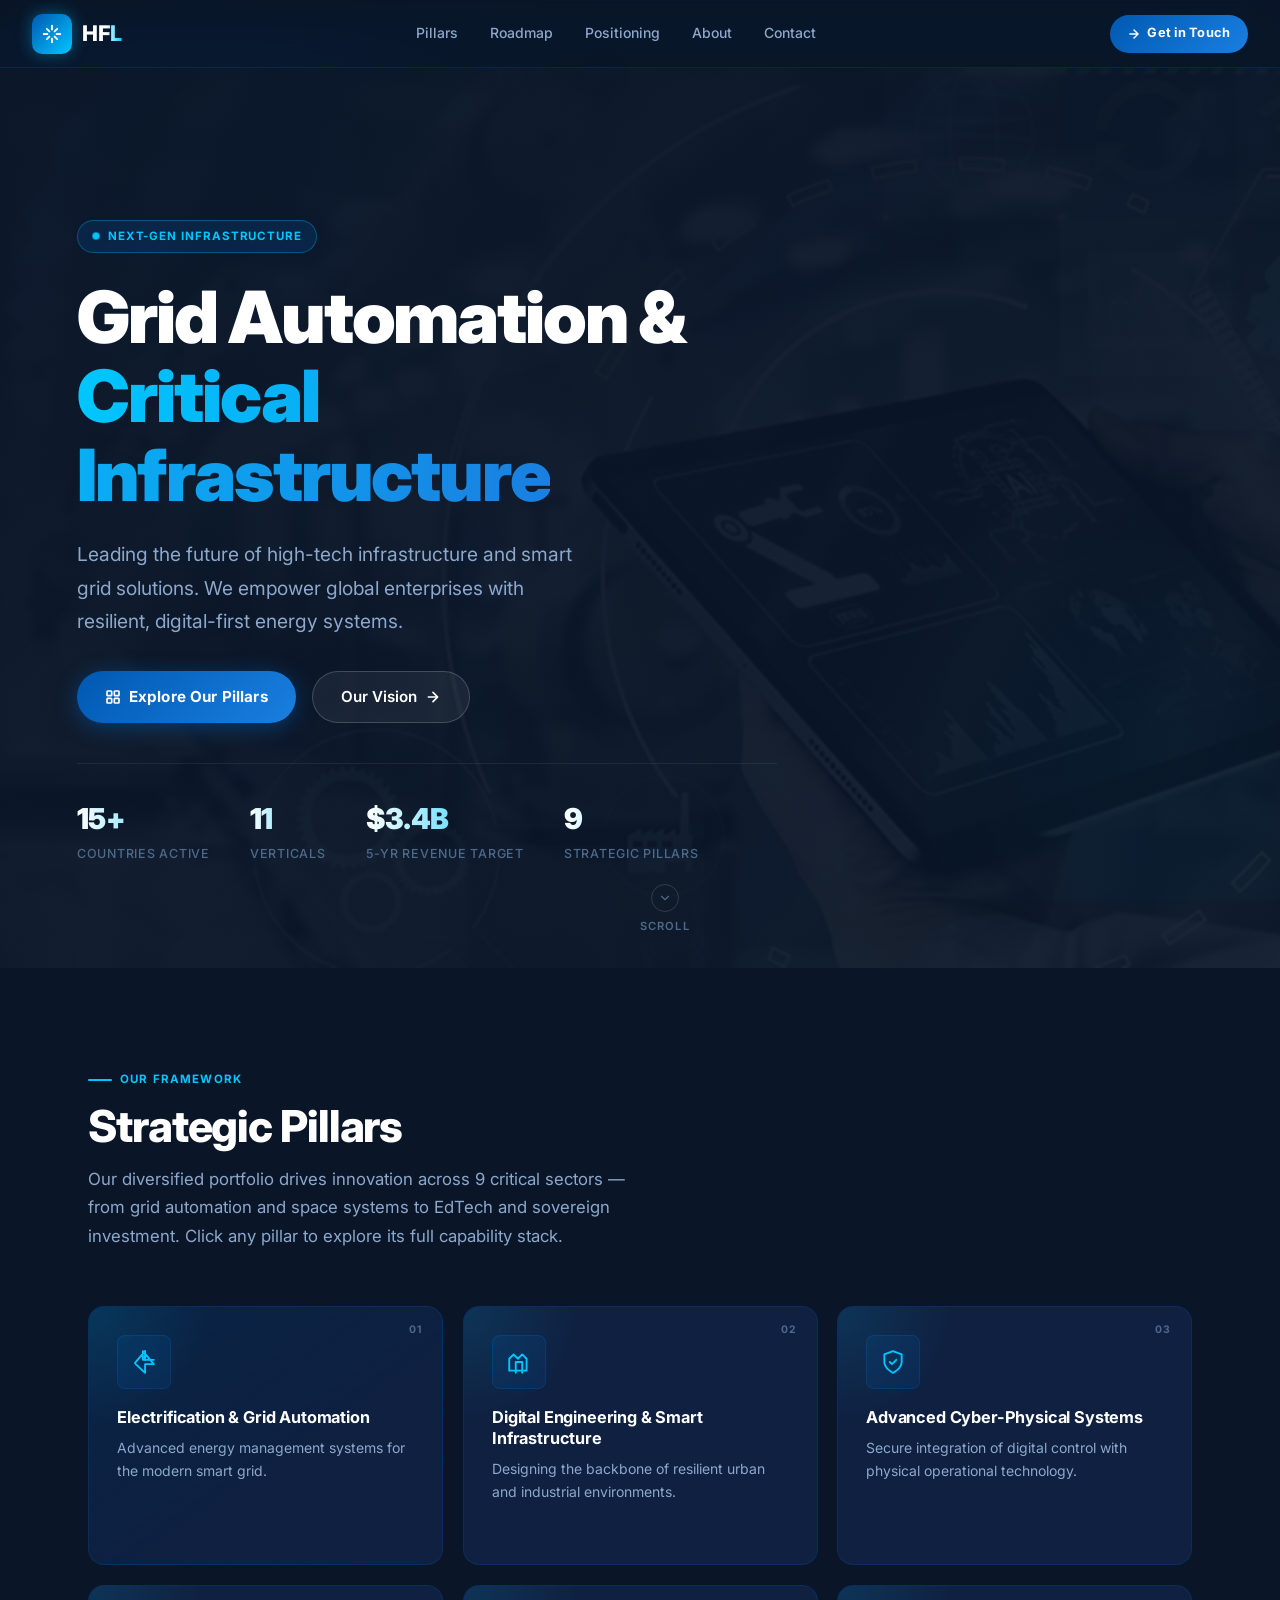
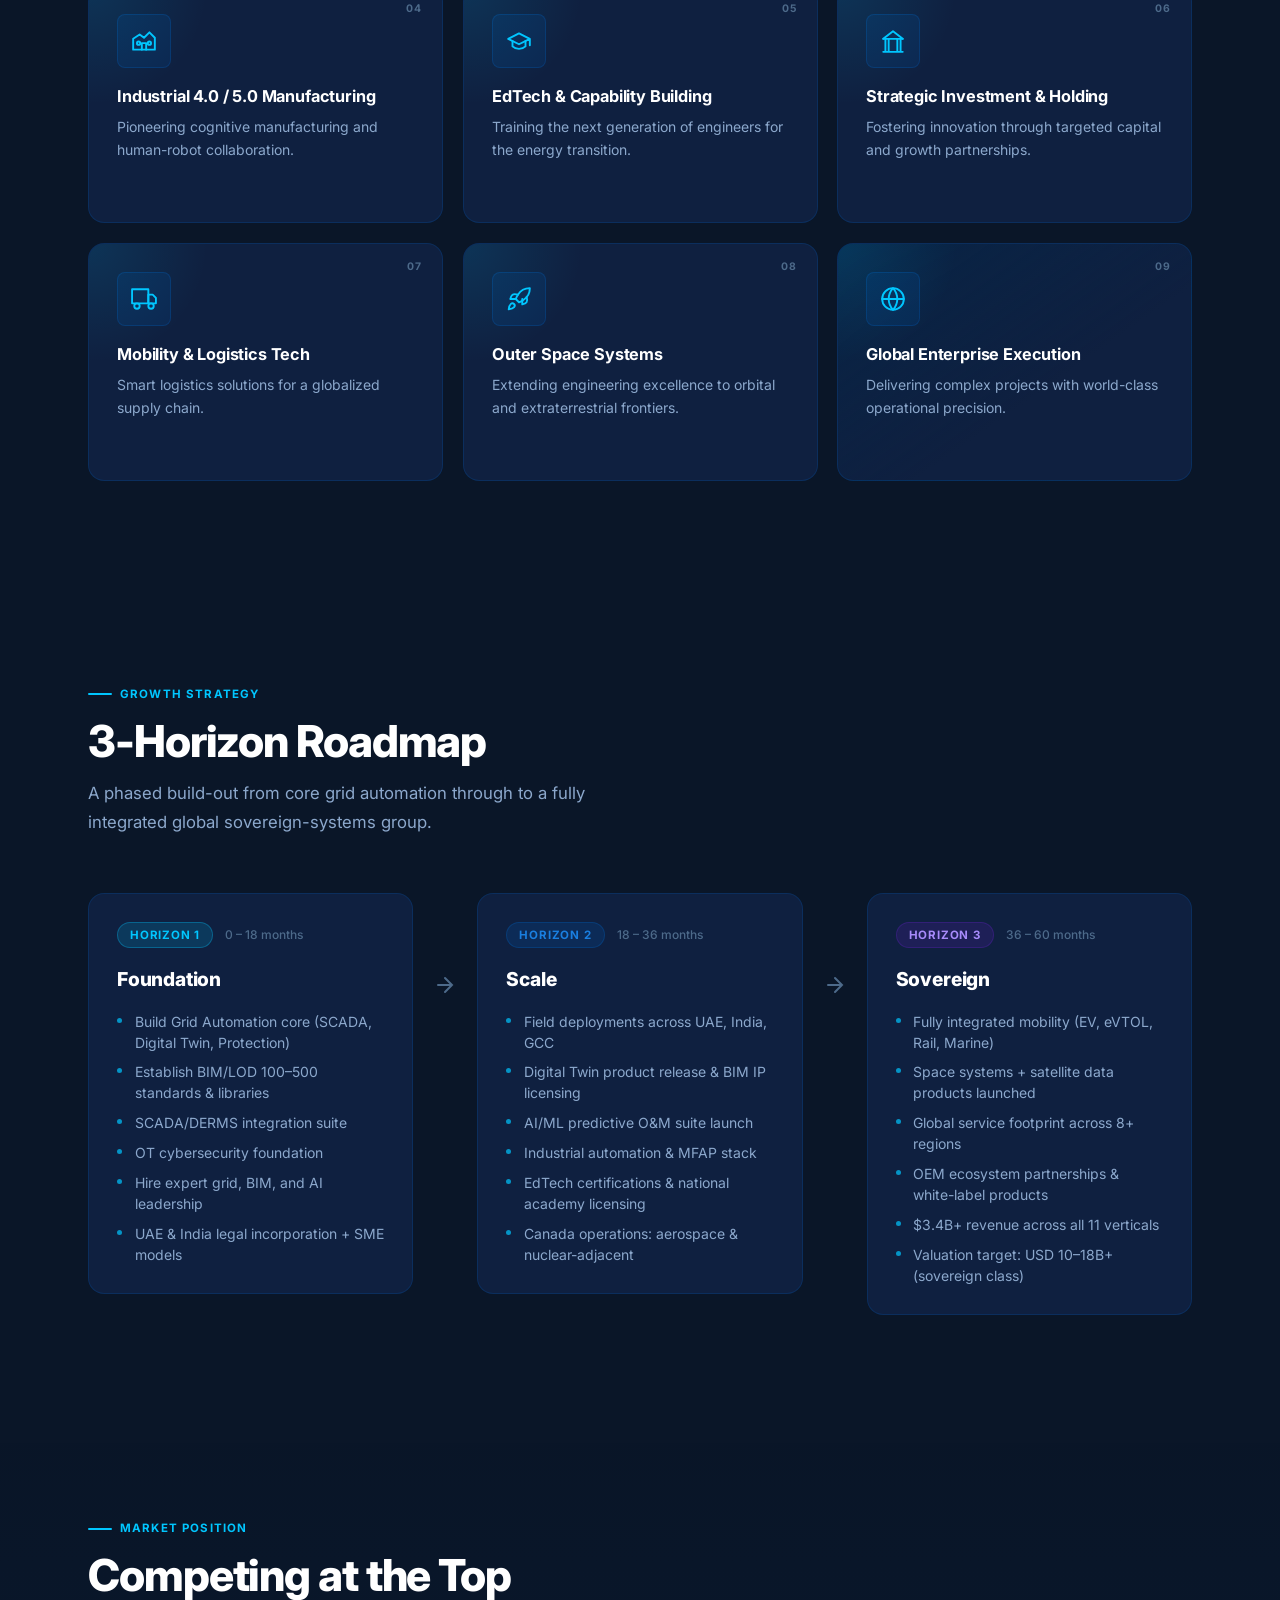
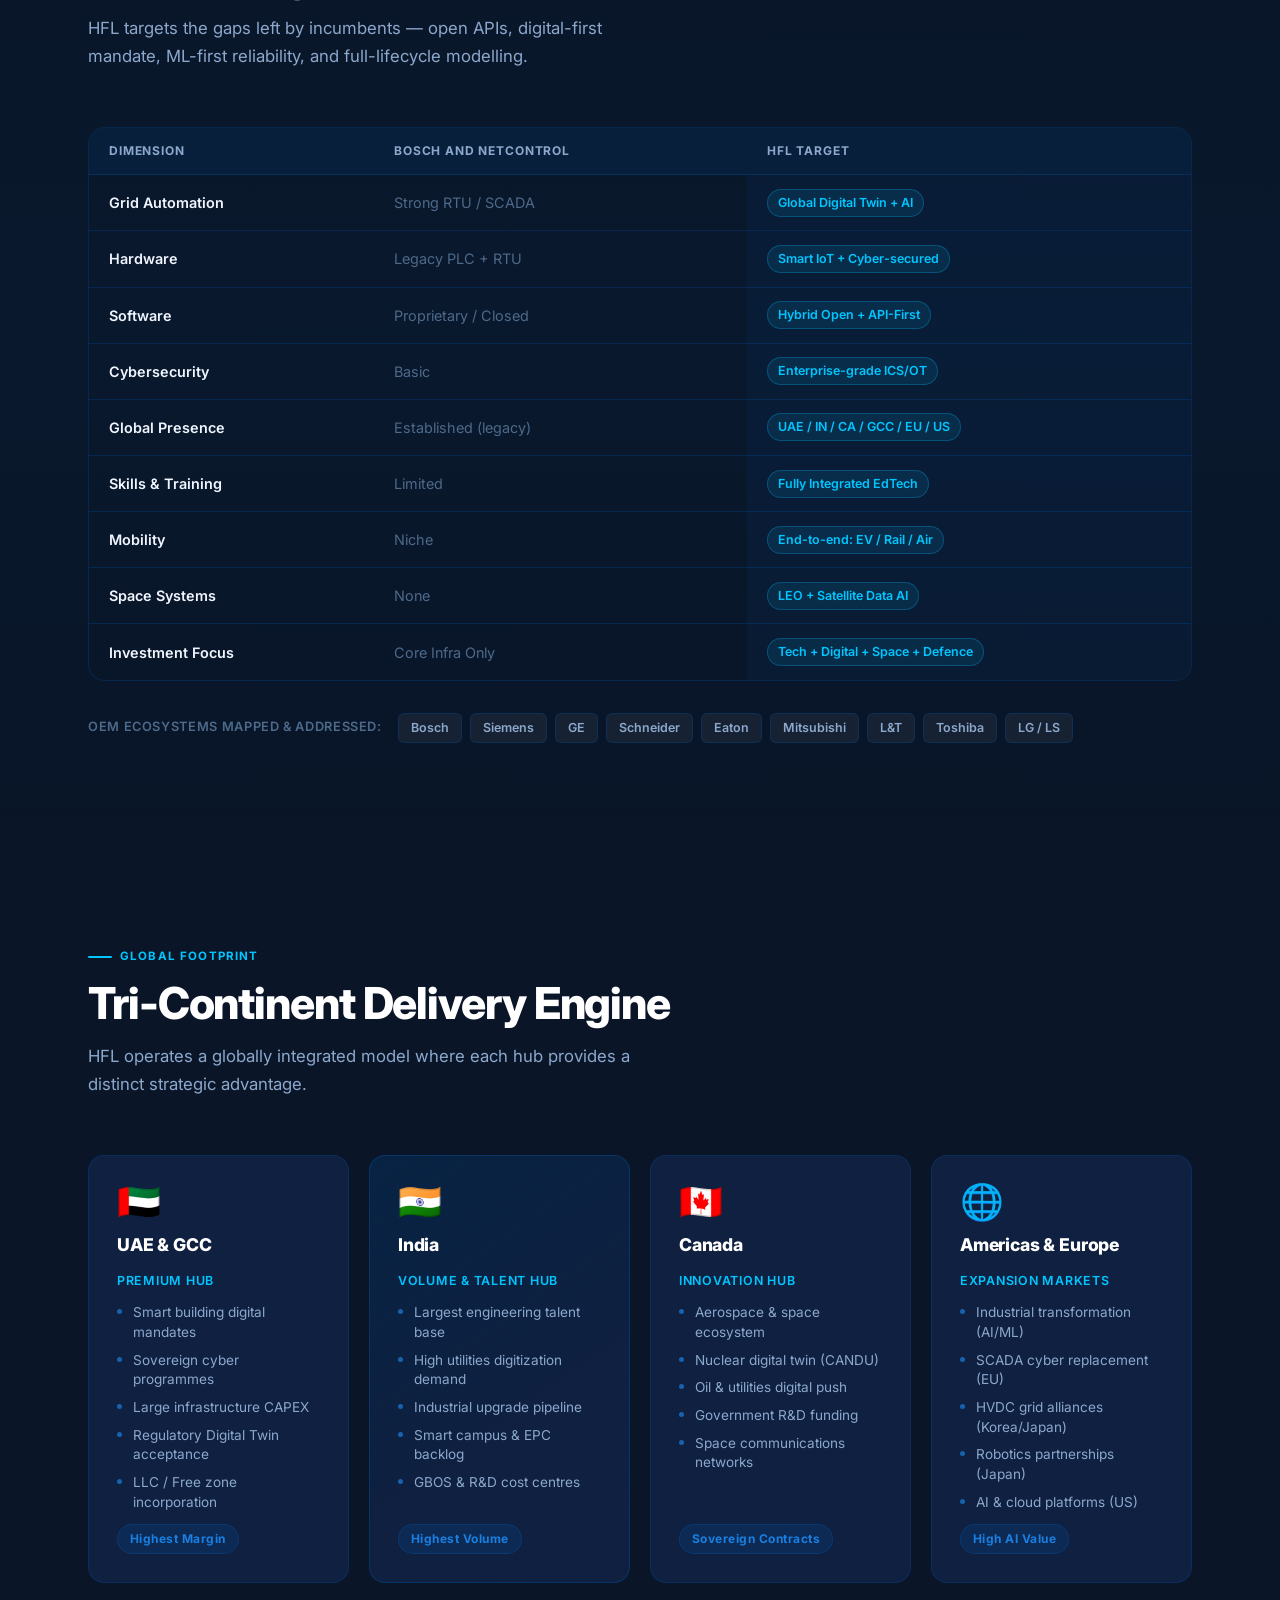
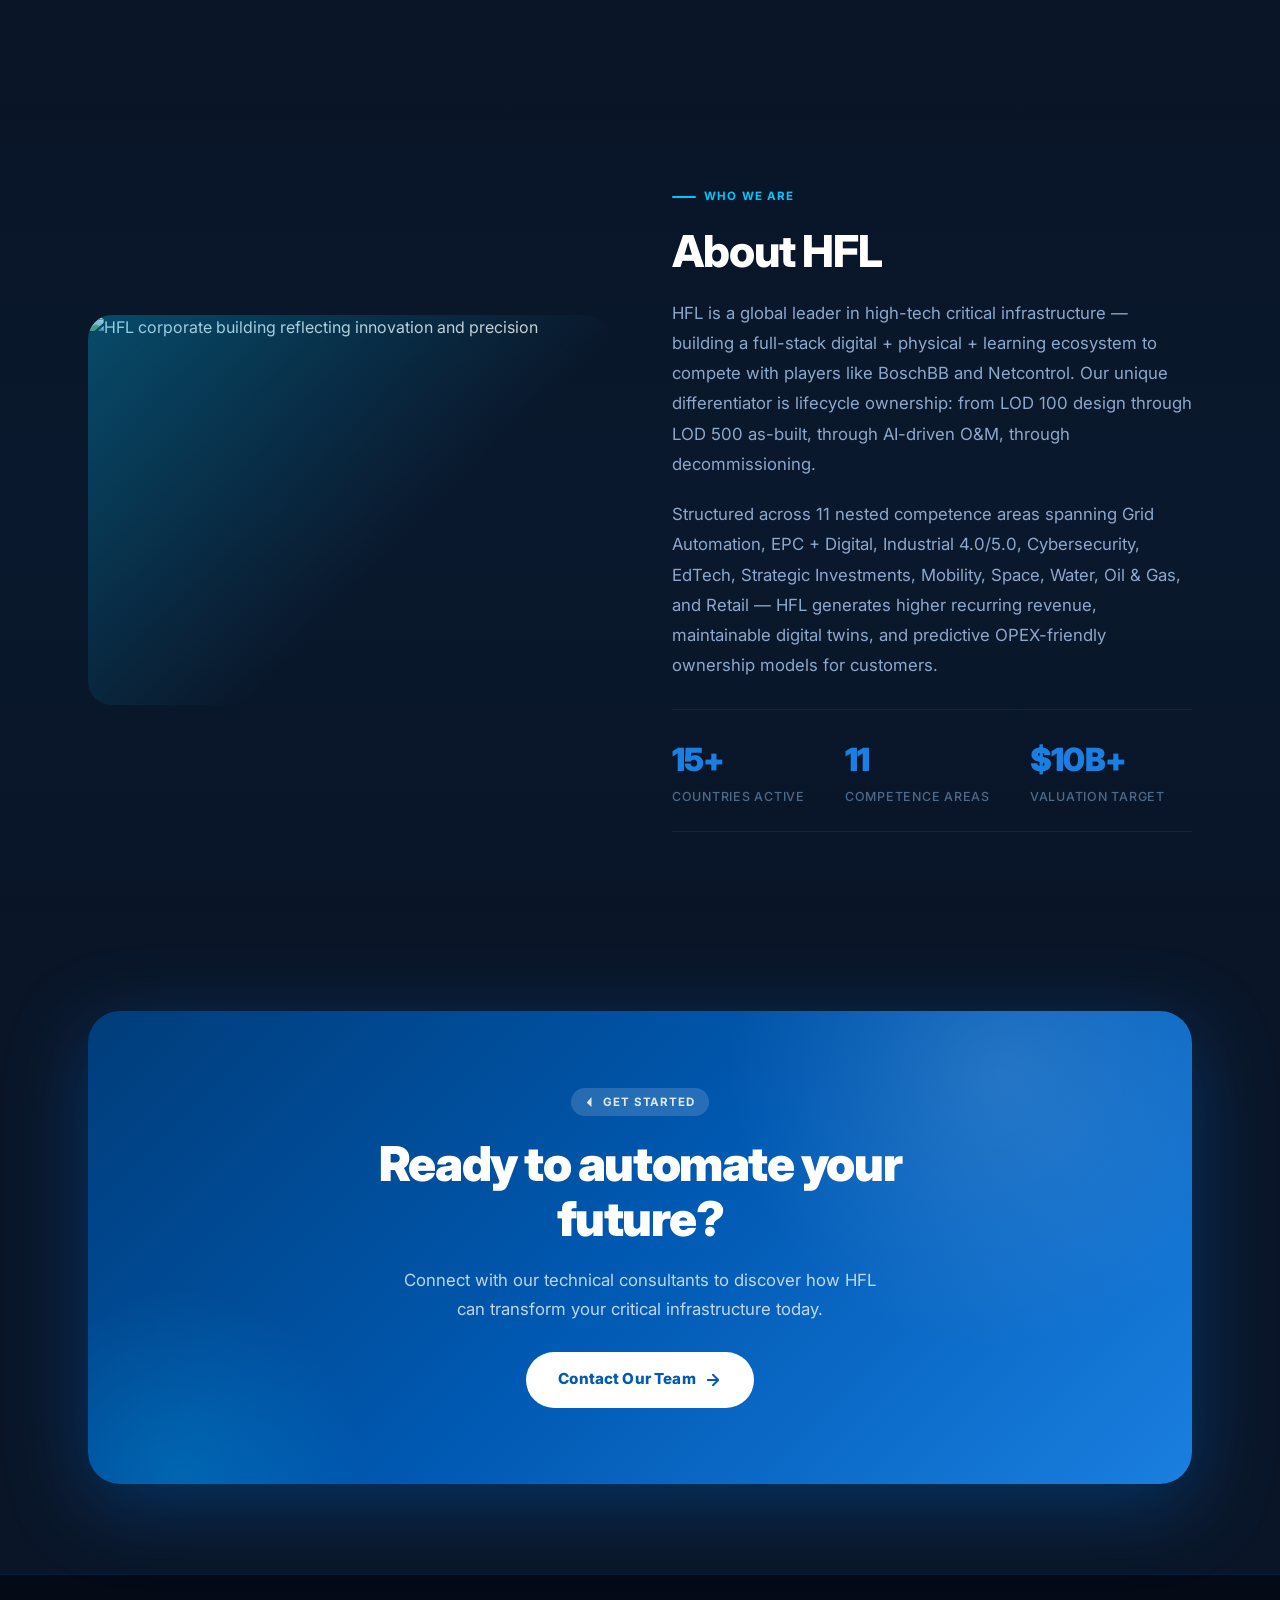
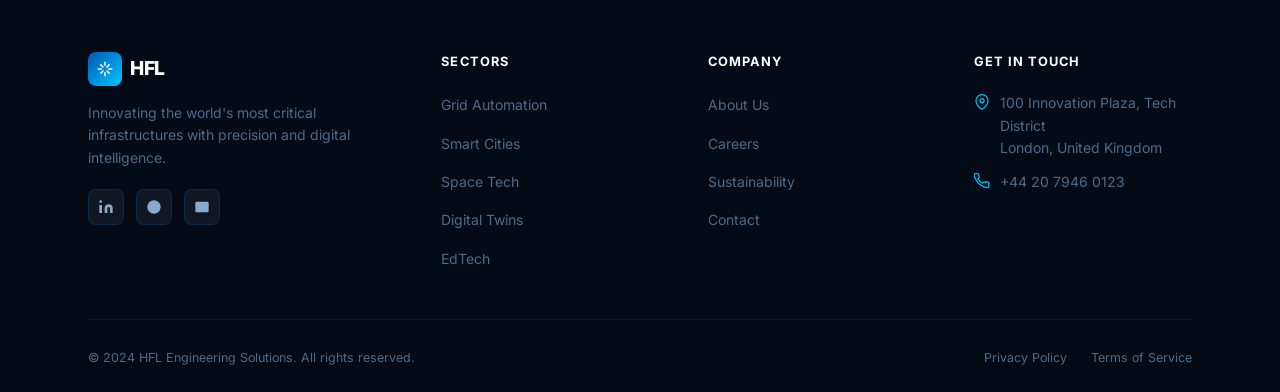
==== index.html @ 5f27fd34 "Update hero image source in index.html" ====
<!DOCTYPE html>
<html lang="en">

<head>
  <meta charset="UTF-8" />
  <meta name="viewport" content="width=device-width, initial-scale=1.0" />
  <title>HFL — Grid Automation & Critical Infrastructure</title>
  <meta name="description"
    content="HFL is a global leader in high-tech critical infrastructure. Discover our 9 strategic pillars driving innovation across critical sectors." />
  <meta name="theme-color" content="#0a1628" />

  <!-- Open Graph -->
  <meta property="og:title" content="HFL — Grid Automation & Critical Infrastructure" />
  <meta property="og:description" content="Leading the future of high-tech infrastructure and smart grid solutions." />
  <meta property="og:type" content="website" />

  <!-- Fonts -->
  <link rel="preconnect" href="https://fonts.googleapis.com" />
  <link rel="preconnect" href="https://fonts.gstatic.com" crossorigin />
  <link href="https://fonts.googleapis.com/css2?family=Inter:wght@300;400;500;600;700;800;900&display=swap"
    rel="stylesheet" />

  <!-- Stylesheet -->
  <link rel="stylesheet" href="styles.css" />
</head>

<body>

  <!-- Ambient background -->
  <div class="bg-mesh" aria-hidden="true"></div>
  <div class="grid-dots" aria-hidden="true"></div>

  <div class="wrapper">

    <!-- ============================================
         NAVBAR
    ============================================= -->
    <header class="navbar" id="navbar">
      <a href="#" class="nav-brand" aria-label="HFL Home">
        <div class="nav-logo" aria-hidden="true">
          <!-- HFL logo mark: circuit / grid tree SVG -->
          <svg viewBox="0 0 24 24" xmlns="http://www.w3.org/2000/svg" aria-hidden="true">
            <path
              d="M12 3v4M12 17v4M3 12h4m10 0h4M6.34 6.34l2.83 2.83M14.83 14.83l2.83 2.83M6.34 17.66l2.83-2.83M14.83 9.17l2.83-2.83"
              stroke="white" stroke-width="2" stroke-linecap="round" fill="none" />
          </svg>
        </div>
        <span class="nav-wordmark">HFL</span>
      </a>

      <nav class="nav-links" aria-label="Main navigation">
        <a href="#pillars">Pillars</a>
        <a href="#roadmap">Roadmap</a>
        <a href="#competitive">Positioning</a>
        <a href="#about">About</a>
        <a href="#contact">Contact</a>
      </nav>

      <div class="nav-actions">
        <a href="#contact" class="btn-nav-cta">
          <svg width="14" height="14" viewBox="0 0 24 24" stroke="currentColor" fill="none" stroke-width="2.5"
            stroke-linecap="round" stroke-linejoin="round" aria-hidden="true">
            <path d="M5 12h14M12 5l7 7-7 7" />
          </svg>
          Get in Touch
        </a>
        <button class="hamburger" id="hamburgerBtn" aria-label="Toggle menu" aria-expanded="false">
          <span></span>
          <span></span>
          <span></span>
        </button>
      </div>
    </header>

    <!-- Mobile slide-down menu -->
    <nav class="mobile-menu" id="mobileMenu" aria-label="Mobile navigation">
      <a href="#pillars" class="mobile-nav-link">Strategic Pillars</a>
      <a href="#roadmap" class="mobile-nav-link">3-Horizon Roadmap</a>
      <a href="#competitive" class="mobile-nav-link">Competitive Positioning</a>
      <a href="#about" class="mobile-nav-link">About HFL</a>
      <a href="#contact" class="mobile-nav-link">Contact</a>
    </nav>

    <main>

      <!-- ============================================
           HERO SECTION
      ============================================= -->
      <section class="hero" id="home" aria-label="Hero">
        <div class="hero-bg">
          <img
            src="./exploreindustry5-banner.png" loading="eager" />
        </div>

        <div class="hero-content">
          <div class="hero-badge animate-in">
            <span class="badge-dot" aria-hidden="true"></span>
            Next-Gen Infrastructure
          </div>

          <h1 class="hero-title animate-in animate-in-delay-1">
            Grid Automation &amp;<br />
            <span class="highlight">Critical Infrastructure</span>
          </h1>

          <p class="hero-desc animate-in animate-in-delay-2">
            Leading the future of high-tech infrastructure and smart grid solutions. We empower global enterprises with
            resilient, digital-first energy systems.
          </p>

          <div class="hero-actions animate-in animate-in-delay-3">
            <a href="#pillars" class="btn-primary">
              <svg width="16" height="16" viewBox="0 0 24 24" stroke="currentColor" fill="none" stroke-width="2.5"
                stroke-linecap="round" stroke-linejoin="round" aria-hidden="true">
                <rect x="3" y="3" width="7" height="7" rx="1" />
                <rect x="14" y="3" width="7" height="7" rx="1" />
                <rect x="3" y="14" width="7" height="7" rx="1" />
                <rect x="14" y="14" width="7" height="7" rx="1" />
              </svg>
              Explore Our Pillars
            </a>
            <a href="#about" class="btn-secondary">
              Our Vision
              <svg width="16" height="16" viewBox="0 0 24 24" stroke="currentColor" fill="none" stroke-width="2.5"
                stroke-linecap="round" stroke-linejoin="round" aria-hidden="true">
                <path d="M5 12h14M12 5l7 7-7 7" />
              </svg>
            </a>
          </div>

          <div class="hero-stats animate-in animate-in-delay-4">
            <div class="stat-item">
              <span class="stat-number" aria-label="15 plus countries active">15+</span>
              <span class="stat-label">Countries Active</span>
            </div>
            <div class="stat-item">
              <span class="stat-number" aria-label="11 verticals">11</span>
              <span class="stat-label">Verticals</span>
            </div>
            <div class="stat-item">
              <span class="stat-number" aria-label="3.4 billion USD 5 year revenue target">$3.4B</span>
              <span class="stat-label">5-yr Revenue Target</span>
            </div>
            <div class="stat-item">
              <span class="stat-number" aria-label="9 strategic pillars">9</span>
              <span class="stat-label">Strategic Pillars</span>
            </div>
          </div>
        </div>

        <!-- Scroll cue -->
        <div class="scroll-cue" aria-hidden="true">
          <div class="scroll-arrow">
            <svg viewBox="0 0 24 24">
              <path d="M6 9l6 6 6-6" />
            </svg>
          </div>
          Scroll
        </div>
      </section>

      <!-- ============================================
           STRATEGIC PILLARS SECTION
      ============================================= -->
      <section class="pillars-section" id="pillars" aria-labelledby="pillars-heading">
        <div class="container">
          <div class="section-header reveal">
            <span class="section-eyebrow">Our Framework</span>
            <h2 class="section-title" id="pillars-heading">Strategic Pillars</h2>
            <p class="section-desc">
              Our diversified portfolio drives innovation across 9 critical sectors — from grid automation and space
              systems to EdTech and sovereign investment. Click any pillar to explore its full capability stack.
            </p>
          </div>

          <!-- 9 Pillar Tiles -->
          <div class="pillars-grid" id="pillarsGrid">

            <!-- Pillar 1 -->
            <button class="pillar-card featured reveal" id="pillar-1" data-pillar="1"
              aria-label="Explore Electrification & Grid Automation">
              <span class="pillar-num">01</span>
              <div class="pillar-icon" aria-hidden="true">
                <!-- Lightning bolt / power -->
                <svg viewBox="0 0 24 24">
                  <path d="M13 2L4.09 12.26a1 1 0 000 1.49L13 22V14h8L11 2v8h2v0z" />
                  <polyline points="13 2 13 10 21 10" />
                </svg>
              </div>
              <div class="pillar-body">
                <h3 class="pillar-title">Electrification &amp; Grid Automation</h3>
                <p class="pillar-desc">Advanced energy management systems for the modern smart grid.</p>
              </div>
              <span class="pillar-arrow" aria-hidden="true">
                Explore
                <svg viewBox="0 0 24 24">
                  <path d="M5 12h14M12 5l7 7-7 7" />
                </svg>
              </span>
            </button>

            <!-- Pillar 2 -->
            <button class="pillar-card reveal" id="pillar-2" data-pillar="2"
              aria-label="Explore Digital Engineering & Smart Infrastructure">
              <span class="pillar-num">02</span>
              <div class="pillar-icon" aria-hidden="true">
                <!-- City / building -->
                <svg viewBox="0 0 24 24">
                  <path d="M3 9l4-4 4 4 4-4 4 4v11H3z" />
                  <path d="M9 22V12h6v10" />
                </svg>
              </div>
              <div class="pillar-body">
                <h3 class="pillar-title">Digital Engineering &amp; Smart Infrastructure</h3>
                <p class="pillar-desc">Designing the backbone of resilient urban and industrial environments.</p>
              </div>
              <span class="pillar-arrow" aria-hidden="true">
                Explore
                <svg viewBox="0 0 24 24">
                  <path d="M5 12h14M12 5l7 7-7 7" />
                </svg>
              </span>
            </button>

            <!-- Pillar 3 -->
            <button class="pillar-card reveal" id="pillar-3" data-pillar="3"
              aria-label="Explore Advanced Cyber-Physical Systems">
              <span class="pillar-num">03</span>
              <div class="pillar-icon" aria-hidden="true">
                <!-- Shield lock -->
                <svg viewBox="0 0 24 24">
                  <path d="M12 22s8-4 8-10V5l-8-3-8 3v7c0 6 8 10 8 10z" />
                  <path d="M9 12l2 2 4-4" />
                </svg>
              </div>
              <div class="pillar-body">
                <h3 class="pillar-title">Advanced Cyber-Physical Systems</h3>
                <p class="pillar-desc">Secure integration of digital control with physical operational technology.</p>
              </div>
              <span class="pillar-arrow" aria-hidden="true">
                Explore
                <svg viewBox="0 0 24 24">
                  <path d="M5 12h14M12 5l7 7-7 7" />
                </svg>
              </span>
            </button>

            <!-- Pillar 4 -->
            <button class="pillar-card reveal" id="pillar-4" data-pillar="4"
              aria-label="Explore Industrial 4.0/5.0 Manufacturing">
              <span class="pillar-num">04</span>
              <div class="pillar-icon" aria-hidden="true">
                <!-- Factory / gears -->
                <svg viewBox="0 0 24 24">
                  <path d="M2 20V10l6-4 4 3 5-5 5 5V20z" />
                  <path d="M10 20v-6h4v6" />
                  <circle cx="7" cy="14" r="1.5" />
                  <circle cx="17" cy="14" r="1.5" />
                </svg>
              </div>
              <div class="pillar-body">
                <h3 class="pillar-title">Industrial 4.0 / 5.0 Manufacturing</h3>
                <p class="pillar-desc">Pioneering cognitive manufacturing and human-robot collaboration.</p>
              </div>
              <span class="pillar-arrow" aria-hidden="true">
                Explore
                <svg viewBox="0 0 24 24">
                  <path d="M5 12h14M12 5l7 7-7 7" />
                </svg>
              </span>
            </button>

            <!-- Pillar 5 -->
            <button class="pillar-card reveal" id="pillar-5" data-pillar="5"
              aria-label="Explore EdTech & Capability Building">
              <span class="pillar-num">05</span>
              <div class="pillar-icon" aria-hidden="true">
                <!-- Graduation cap -->
                <svg viewBox="0 0 24 24">
                  <path d="M22 10v6M2 10l10-5 10 5-10 5z" />
                  <path d="M6 12v5c3 3 9 3 12 0v-5" />
                </svg>
              </div>
              <div class="pillar-body">
                <h3 class="pillar-title">EdTech &amp; Capability Building</h3>
                <p class="pillar-desc">Training the next generation of engineers for the energy transition.</p>
              </div>
              <span class="pillar-arrow" aria-hidden="true">
                Explore
                <svg viewBox="0 0 24 24">
                  <path d="M5 12h14M12 5l7 7-7 7" />
                </svg>
              </span>
            </button>

            <!-- Pillar 6 -->
            <button class="pillar-card reveal" id="pillar-6" data-pillar="6"
              aria-label="Explore Strategic Investment & Holding">
              <span class="pillar-num">06</span>
              <div class="pillar-icon" aria-hidden="true">
                <!-- Bank / investment -->
                <svg viewBox="0 0 24 24">
                  <path d="M3 22h18M3 10h18M5 10V22M19 10v12M8 10V22M16 10v12" />
                  <path d="M3 10l9-7 9 7" />
                </svg>
              </div>
              <div class="pillar-body">
                <h3 class="pillar-title">Strategic Investment &amp; Holding</h3>
                <p class="pillar-desc">Fostering innovation through targeted capital and growth partnerships.</p>
              </div>
              <span class="pillar-arrow" aria-hidden="true">
                Explore
                <svg viewBox="0 0 24 24">
                  <path d="M5 12h14M12 5l7 7-7 7" />
                </svg>
              </span>
            </button>

            <!-- Pillar 7 -->
            <button class="pillar-card reveal" id="pillar-7" data-pillar="7"
              aria-label="Explore Mobility & Logistics Tech">
              <span class="pillar-num">07</span>
              <div class="pillar-icon" aria-hidden="true">
                <!-- Truck / logistics -->
                <svg viewBox="0 0 24 24">
                  <path d="M1 3h15v13H1z" />
                  <path d="M16 8h4l3 3v5h-7V8z" />
                  <circle cx="5.5" cy="18.5" r="2.5" />
                  <circle cx="18.5" cy="18.5" r="2.5" />
                </svg>
              </div>
              <div class="pillar-body">
                <h3 class="pillar-title">Mobility &amp; Logistics Tech</h3>
                <p class="pillar-desc">Smart logistics solutions for a globalized supply chain.</p>
              </div>
              <span class="pillar-arrow" aria-hidden="true">
                Explore
                <svg viewBox="0 0 24 24">
                  <path d="M5 12h14M12 5l7 7-7 7" />
                </svg>
              </span>
            </button>

            <!-- Pillar 8 -->
            <button class="pillar-card reveal" id="pillar-8" data-pillar="8" aria-label="Explore Outer Space Systems">
              <span class="pillar-num">08</span>
              <div class="pillar-icon" aria-hidden="true">
                <!-- Rocket -->
                <svg viewBox="0 0 24 24">
                  <path d="M4.5 16.5c-1.5 1.26-2 5-2 5s3.74-.5 5-2c.71-.84.7-2.13-.09-2.91a2.18 2.18 0 00-2.91-.09z" />
                  <path
                    d="M12 15l-3-3a22 22 0 012-3.95A12.88 12.88 0 0122 2c0 2.72-.78 7.5-6 11a22.35 22.35 0 01-4 2z" />
                  <path d="M9 12H4s.55-3.03 2-4c1.62-1.08 5 0 5 0M15 12v5s3.03-.55 4-2c1.08-1.62 0-5 0-5" />
                </svg>
              </div>
              <div class="pillar-body">
                <h3 class="pillar-title">Outer Space Systems</h3>
                <p class="pillar-desc">Extending engineering excellence to orbital and extraterrestrial frontiers.</p>
              </div>
              <span class="pillar-arrow" aria-hidden="true">
                Explore
                <svg viewBox="0 0 24 24">
                  <path d="M5 12h14M12 5l7 7-7 7" />
                </svg>
              </span>
            </button>

            <!-- Pillar 9 -->
            <button class="pillar-card featured reveal" id="pillar-9" data-pillar="9"
              aria-label="Explore Global Enterprise Execution">
              <span class="pillar-num">09</span>
              <div class="pillar-icon" aria-hidden="true">
                <!-- Globe -->
                <svg viewBox="0 0 24 24">
                  <circle cx="12" cy="12" r="10" />
                  <line x1="2" y1="12" x2="22" y2="12" />
                  <path d="M12 2a15.3 15.3 0 014 10 15.3 15.3 0 01-4 10 15.3 15.3 0 01-4-10 15.3 15.3 0 014-10z" />
                </svg>
              </div>
              <div class="pillar-body">
                <h3 class="pillar-title">Global Enterprise Execution</h3>
                <p class="pillar-desc">Delivering complex projects with world-class operational precision.</p>
              </div>
              <span class="pillar-arrow" aria-hidden="true">
                Explore
                <svg viewBox="0 0 24 24">
                  <path d="M5 12h14M12 5l7 7-7 7" />
                </svg>
              </span>
            </button>

          </div><!-- /pillars-grid -->
        </div>
      </section>

      <!-- ============================================
           3 HORIZONS ROADMAP
      ============================================= -->
      <section class="roadmap-section" id="roadmap" aria-labelledby="roadmap-heading">
        <div class="container">
          <div class="section-header reveal">
            <span class="section-eyebrow">Growth Strategy</span>
            <h2 class="section-title" id="roadmap-heading">3-Horizon Roadmap</h2>
            <p class="section-desc">A phased build-out from core grid automation through to a fully integrated global
              sovereign-systems group.</p>
          </div>

          <div class="roadmap-track">
            <div class="horizon-card reveal">
              <div class="horizon-label">
                <span class="horizon-badge h1">Horizon 1</span>
                <span class="horizon-timeline">0 – 18 months</span>
              </div>
              <h3 class="horizon-title">Foundation</h3>
              <ul class="horizon-list">
                <li>Build Grid Automation core (SCADA, Digital Twin, Protection)</li>
                <li>Establish BIM/LOD 100–500 standards &amp; libraries</li>
                <li>SCADA/DERMS integration suite</li>
                <li>OT cybersecurity foundation</li>
                <li>Hire expert grid, BIM, and AI leadership</li>
                <li>UAE &amp; India legal incorporation + SME models</li>
              </ul>
            </div>

            <div class="roadmap-connector" aria-hidden="true">
              <svg viewBox="0 0 24 24" fill="none" stroke="currentColor" stroke-width="2" stroke-linecap="round">
                <path d="M5 12h14M12 5l7 7-7 7" />
              </svg>
            </div>

            <div class="horizon-card reveal">
              <div class="horizon-label">
                <span class="horizon-badge h2">Horizon 2</span>
                <span class="horizon-timeline">18 – 36 months</span>
              </div>
              <h3 class="horizon-title">Scale</h3>
              <ul class="horizon-list">
                <li>Field deployments across UAE, India, GCC</li>
                <li>Digital Twin product release &amp; BIM IP licensing</li>
                <li>AI/ML predictive O&amp;M suite launch</li>
                <li>Industrial automation &amp; MFAP stack</li>
                <li>EdTech certifications &amp; national academy licensing</li>
                <li>Canada operations: aerospace &amp; nuclear-adjacent</li>
              </ul>
            </div>

            <div class="roadmap-connector" aria-hidden="true">
              <svg viewBox="0 0 24 24" fill="none" stroke="currentColor" stroke-width="2" stroke-linecap="round">
                <path d="M5 12h14M12 5l7 7-7 7" />
              </svg>
            </div>

            <div class="horizon-card reveal">
              <div class="horizon-label">
                <span class="horizon-badge h3">Horizon 3</span>
                <span class="horizon-timeline">36 – 60 months</span>
              </div>
              <h3 class="horizon-title">Sovereign</h3>
              <ul class="horizon-list">
                <li>Fully integrated mobility (EV, eVTOL, Rail, Marine)</li>
                <li>Space systems + satellite data products launched</li>
                <li>Global service footprint across 8+ regions</li>
                <li>OEM ecosystem partnerships &amp; white-label products</li>
                <li>$3.4B+ revenue across all 11 verticals</li>
                <li>Valuation target: USD 10–18B+ (sovereign class)</li>
              </ul>
            </div>
          </div>
        </div>
      </section>

      <!-- ============================================
           COMPETITIVE POSITIONING
      ============================================= -->
      <section class="competitive-section" id="competitive" aria-labelledby="competitive-heading">
        <div class="container">
          <div class="section-header reveal">
            <span class="section-eyebrow">Market Position</span>
            <h2 class="section-title" id="competitive-heading">Competing at the Top</h2>
            <p class="section-desc">HFL targets the gaps left by incumbents — open APIs, digital-first mandate, ML-first
              reliability, and full-lifecycle modelling.</p>
          </div>

          <div class="comp-table-wrap reveal">
            <table class="comp-table" aria-label="HFL vs Bosch and Netcontrol competitive positioning">
              <thead>
                <tr>
                  <th scope="col">Dimension</th>
                  <th scope="col">Bosch and Netcontrol</th>
                  <th scope="col" class="hfl-col">HFL Target</th>
                </tr>
              </thead>
              <tbody>
                <tr>
                  <td>Grid Automation</td>
                  <td>Strong RTU / SCADA</td>
                  <td class="hfl-col"><span class="comp-badge">Global Digital Twin + AI</span></td>
                </tr>
                <tr>
                  <td>Hardware</td>
                  <td>Legacy PLC + RTU</td>
                  <td class="hfl-col"><span class="comp-badge">Smart IoT + Cyber-secured</span></td>
                </tr>
                <tr>
                  <td>Software</td>
                  <td>Proprietary / Closed</td>
                  <td class="hfl-col"><span class="comp-badge">Hybrid Open + API-First</span></td>
                </tr>
                <tr>
                  <td>Cybersecurity</td>
                  <td>Basic</td>
                  <td class="hfl-col"><span class="comp-badge">Enterprise-grade ICS/OT</span></td>
                </tr>
                <tr>
                  <td>Global Presence</td>
                  <td>Established (legacy)</td>
                  <td class="hfl-col"><span class="comp-badge">UAE / IN / CA / GCC / EU / US</span></td>
                </tr>
                <tr>
                  <td>Skills &amp; Training</td>
                  <td>Limited</td>
                  <td class="hfl-col"><span class="comp-badge">Fully Integrated EdTech</span></td>
                </tr>
                <tr>
                  <td>Mobility</td>
                  <td>Niche</td>
                  <td class="hfl-col"><span class="comp-badge">End-to-end: EV / Rail / Air</span></td>
                </tr>
                <tr>
                  <td>Space Systems</td>
                  <td>None</td>
                  <td class="hfl-col"><span class="comp-badge">LEO + Satellite Data AI</span></td>
                </tr>
                <tr>
                  <td>Investment Focus</td>
                  <td>Core Infra Only</td>
                  <td class="hfl-col"><span class="comp-badge">Tech + Digital + Space + Defence</span></td>
                </tr>
              </tbody>
            </table>
          </div>

          <div class="oem-strip reveal">
            <p class="oem-label">OEM Ecosystems mapped &amp; addressed:</p>
            <div class="oem-logos">
              <span class="oem-tag">Bosch</span>
              <span class="oem-tag">Siemens</span>
              <span class="oem-tag">GE</span>
              <span class="oem-tag">Schneider</span>
              <span class="oem-tag">Eaton</span>
              <span class="oem-tag">Mitsubishi</span>
              <span class="oem-tag">L&amp;T</span>
              <span class="oem-tag">Toshiba</span>
              <span class="oem-tag">LG / LS</span>
            </div>
          </div>
        </div>
      </section>

      <!-- ============================================
           GEOGRAPHIC DELIVERY HUBS
      ============================================= -->
      <section class="geo-section" id="geographies" aria-labelledby="geo-heading">
        <div class="container">
          <div class="section-header reveal">
            <span class="section-eyebrow">Global Footprint</span>
            <h2 class="section-title" id="geo-heading">Tri-Continent Delivery Engine</h2>
            <p class="section-desc">HFL operates a globally integrated model where each hub provides a distinct
              strategic advantage.</p>
          </div>

          <div class="geo-grid">
            <div class="geo-card reveal">
              <div class="geo-flag" aria-hidden="true">🇦🇪</div>
              <h3 class="geo-name">UAE &amp; GCC</h3>
              <p class="geo-role">Premium Hub</p>
              <ul class="geo-list">
                <li>Smart building digital mandates</li>
                <li>Sovereign cyber programmes</li>
                <li>Large infrastructure CAPEX</li>
                <li>Regulatory Digital Twin acceptance</li>
                <li>LLC / Free zone incorporation</li>
              </ul>
              <div class="geo-metric">Highest Margin</div>
            </div>

            <div class="geo-card geo-card--featured reveal">
              <div class="geo-flag" aria-hidden="true">🇮🇳</div>
              <h3 class="geo-name">India</h3>
              <p class="geo-role">Volume &amp; Talent Hub</p>
              <ul class="geo-list">
                <li>Largest engineering talent base</li>
                <li>High utilities digitization demand</li>
                <li>Industrial upgrade pipeline</li>
                <li>Smart campus &amp; EPC backlog</li>
                <li>GBOS &amp; R&amp;D cost centres</li>
              </ul>
              <div class="geo-metric">Highest Volume</div>
            </div>

            <div class="geo-card reveal">
              <div class="geo-flag" aria-hidden="true">🇨🇦</div>
              <h3 class="geo-name">Canada</h3>
              <p class="geo-role">Innovation Hub</p>
              <ul class="geo-list">
                <li>Aerospace &amp; space ecosystem</li>
                <li>Nuclear digital twin (CANDU)</li>
                <li>Oil &amp; utilities digital push</li>
                <li>Government R&amp;D funding</li>
                <li>Space communications networks</li>
              </ul>
              <div class="geo-metric">Sovereign Contracts</div>
            </div>

            <div class="geo-card reveal">
              <div class="geo-flag" aria-hidden="true">🌐</div>
              <h3 class="geo-name">Americas &amp; Europe</h3>
              <p class="geo-role">Expansion Markets</p>
              <ul class="geo-list">
                <li>Industrial transformation (AI/ML)</li>
                <li>SCADA cyber replacement (EU)</li>
                <li>HVDC grid alliances (Korea/Japan)</li>
                <li>Robotics partnerships (Japan)</li>
                <li>AI &amp; cloud platforms (US)</li>
              </ul>
              <div class="geo-metric">High AI Value</div>
            </div>
          </div>
        </div>
      </section>

      <!-- ============================================
           ABOUT SECTION
      ============================================= -->
      <section class="about-section" id="about" aria-labelledby="about-heading">
        <div class="container">
          <div class="about-grid">
            <div class="about-img-wrap reveal">
              <img
                src="https://lh3.googleusercontent.com/aida-public/[base64]"
                alt="HFL corporate building reflecting innovation and precision" loading="lazy" />
            </div>

            <div class="about-text reveal">
              <span class="section-eyebrow">Who We Are</span>
              <h2 class="section-title" id="about-heading">About HFL</h2>
              <p>
                HFL is a global leader in high-tech critical infrastructure — building a full-stack digital + physical +
                learning ecosystem to compete with players like BoschBB and Netcontrol. Our unique differentiator is
                lifecycle ownership: from LOD 100 design through LOD 500 as-built, through AI-driven O&amp;M, through
                decommissioning.
              </p>
              <p>
                Structured across 11 nested competence areas spanning Grid Automation, EPC + Digital, Industrial
                4.0/5.0, Cybersecurity, EdTech, Strategic Investments, Mobility, Space, Water, Oil &amp; Gas, and Retail
                — HFL generates higher recurring revenue, maintainable digital twins, and predictive OPEX-friendly
                ownership models for customers.
              </p>
              <div class="about-kpis">
                <div class="kpi-item">
                  <span class="kpi-num">15+</span>
                  <span class="kpi-label">Countries Active</span>
                </div>
                <div class="kpi-item">
                  <span class="kpi-num">11</span>
                  <span class="kpi-label">Competence Areas</span>
                </div>
                <div class="kpi-item">
                  <span class="kpi-num">$10B+</span>
                  <span class="kpi-label">Valuation Target</span>
                </div>
              </div>
            </div>
          </div>
        </div>
      </section>

      <!-- ============================================
           CTA SECTION
      ============================================= -->
      <section class="cta-section" id="contact" aria-labelledby="cta-heading">
        <div class="container">
          <div class="cta-card reveal">
            <div class="cta-content">
              <span class="cta-tag">
                <svg width="12" height="12" viewBox="0 0 24 24" fill="currentColor" aria-hidden="true">
                  <path d="M13 2L4.09 12.26a1 1 0 000 1.49L13 22V2z" />
                </svg>
                Get Started
              </span>
              <h2 class="cta-title" id="cta-heading">Ready to automate your future?</h2>
              <p class="cta-desc">
                Connect with our technical consultants to discover how HFL can transform your critical infrastructure
                today.
              </p>
              <a href="mailto:contact@hfl.com" class="btn-cta">
                Contact Our Team
                <svg viewBox="0 0 24 24">
                  <path d="M5 12h14M12 5l7 7-7 7" />
                </svg>
              </a>
            </div>
          </div>
        </div>
      </section>

    </main>

    <!-- ============================================
         FOOTER
    ============================================= -->
    <footer>
      <div class="container">
        <div class="footer-grid">
          <!-- Brand col -->
          <div class="footer-brand">
            <div class="footer-logo">
              <div class="footer-logo-icon" aria-hidden="true">
                <svg viewBox="0 0 24 24" xmlns="http://www.w3.org/2000/svg">
                  <path
                    d="M12 3v4M12 17v4M3 12h4m10 0h4M6.34 6.34l2.83 2.83M14.83 14.83l2.83 2.83M6.34 17.66l2.83-2.83M14.83 9.17l2.83-2.83"
                    stroke="white" stroke-width="2" stroke-linecap="round" fill="none" />
                </svg>
              </div>
              <span class="footer-wordmark">HFL</span>
            </div>
            <p class="footer-tagline">Innovating the world's most critical infrastructures with precision and digital
              intelligence.</p>
            <div class="footer-socials">
              <!-- LinkedIn -->
              <a href="#" class="social-link" aria-label="LinkedIn">
                <svg viewBox="0 0 24 24">
                  <path
                    d="M16 8a6 6 0 016 6v7h-4v-7a2 2 0 00-2-2 2 2 0 00-2 2v7h-4v-7a6 6 0 016-6zM2 9h4v12H2zM4 6a2 2 0 100-4 2 2 0 000 4z" />
                </svg>
              </a>
              <!-- Globe -->
              <a href="#" class="social-link" aria-label="Website">
                <svg viewBox="0 0 24 24">
                  <circle cx="12" cy="12" r="10" />
                  <line x1="2" y1="12" x2="22" y2="12" />
                  <path d="M12 2a15.3 15.3 0 014 10 15.3 15.3 0 01-4 10 15.3 15.3 0 01-4-10 15.3 15.3 0 014-10z" />
                </svg>
              </a>
              <!-- Email -->
              <a href="mailto:contact@hfl.com" class="social-link" aria-label="Email">
                <svg viewBox="0 0 24 24">
                  <path d="M4 4h16c1.1 0 2 .9 2 2v12c0 1.1-.9 2-2 2H4c-1.1 0-2-.9-2-2V6c0-1.1.9-2 2-2z" />
                  <polyline points="22,6 12,13 2,6" />
                </svg>
              </a>
            </div>
          </div>

          <!-- Sectors -->
          <div class="footer-col">
            <h4>Sectors</h4>
            <ul>
              <li><a href="#pillars">Grid Automation</a></li>
              <li><a href="#pillars">Smart Cities</a></li>
              <li><a href="#pillars">Space Tech</a></li>
              <li><a href="#pillars">Digital Twins</a></li>
              <li><a href="#pillars">EdTech</a></li>
            </ul>
          </div>

          <!-- Company -->
          <div class="footer-col">
            <h4>Company</h4>
            <ul>
              <li><a href="#about">About Us</a></li>
              <li><a href="#about">Careers</a></li>
              <li><a href="#about">Sustainability</a></li>
              <li><a href="#contact">Contact</a></li>
            </ul>
          </div>

          <!-- Contact -->
          <div class="footer-col">
            <h4>Get In Touch</h4>
            <div class="footer-contact">
              <div class="contact-item">
                <svg viewBox="0 0 24 24">
                  <path d="M21 10c0 7-9 13-9 13s-9-6-9-13a9 9 0 0118 0z" />
                  <circle cx="12" cy="10" r="3" />
                </svg>
                <span>100 Innovation Plaza, Tech District<br />London, United Kingdom</span>
              </div>
              <div class="contact-item">
                <svg viewBox="0 0 24 24">
                  <path
                    d="M22 16.92v3a2 2 0 01-2.18 2 19.79 19.79 0 01-8.63-3.07A19.5 19.5 0 013.07 10a19.79 19.79 0 01-3.07-8.67A2 2 0 012 1.18L5.08 1a2 2 0 011.94 1.46 12.86 12.86 0 00.7 2.81 2 2 0 01-.45 2.11L5.91 8.69a16 16 0 006.37 6.37l1.27-1.27a2 2 0 012.11-.45 12.84 12.84 0 002.81.7A2 2 0 0122 16.92z" />
                </svg>
                <span>+44 20 7946 0123</span>
              </div>
            </div>
          </div>
        </div>

        <div class="footer-bottom">
          <p>&copy; 2024 HFL Engineering Solutions. All rights reserved.</p>
          <div class="footer-legal">
            <a href="#">Privacy Policy</a>
            <a href="#">Terms of Service</a>
          </div>
        </div>
      </div>
    </footer>

  </div><!-- /wrapper -->

  <!-- ============================================
       BOTTOM MOBILE NAV
  ============================================= -->
  <nav class="bottom-nav" aria-label="Mobile bottom navigation">
    <div class="bottom-nav-items">
      <a href="#home" class="bottom-nav-item active" id="bnav-home">
        <svg viewBox="0 0 24 24" aria-hidden="true">
          <path d="M3 9l9-7 9 7v11a2 2 0 01-2 2H5a2 2 0 01-2-2z" />
          <polyline points="9 22 9 12 15 12 15 22" />
        </svg>
        Home
      </a>
      <a href="#pillars" class="bottom-nav-item" id="bnav-pillars">
        <svg viewBox="0 0 24 24" aria-hidden="true">
          <rect x="3" y="3" width="7" height="7" rx="1" />
          <rect x="14" y="3" width="7" height="7" rx="1" />
          <rect x="3" y="14" width="7" height="7" rx="1" />
          <rect x="14" y="14" width="7" height="7" rx="1" />
        </svg>
        Pillars
      </a>
      <a href="#about" class="bottom-nav-item" id="bnav-about">
        <svg viewBox="0 0 24 24" aria-hidden="true">
          <circle cx="12" cy="12" r="10" />
          <path d="M12 8v4M12 16h.01" />
        </svg>
        About
      </a>
      <a href="#contact" class="bottom-nav-item" id="bnav-contact">
        <svg viewBox="0 0 24 24" aria-hidden="true">
          <path d="M4 4h16c1.1 0 2 .9 2 2v12c0 1.1-.9 2-2 2H4c-1.1 0-2-.9-2-2V6c0-1.1.9-2 2-2z" />
          <polyline points="22,6 12,13 2,6" />
        </svg>
        Contact
      </a>
    </div>
  </nav>

  <!-- ============================================
       PILLAR DETAIL MODAL
  ============================================= -->
  <div class="modal-overlay" id="pillarModal" role="dialog" aria-modal="true" aria-labelledby="modal-title"
    aria-hidden="true">
    <div class="modal-box">
      <div class="modal-icon" id="modal-icon" aria-hidden="true">
        <!-- icon injected by JS -->
      </div>
      <h3 class="modal-title" id="modal-title"></h3>
      <p class="modal-desc" id="modal-desc"></p>
      <div class="modal-tags" id="modal-tags" aria-label="Capability tags"></div>
      <button class="modal-close" id="modalCloseBtn">Close</button>
    </div>
  </div>

  <!-- JS -->
  <script src="main.js"></script>
</body>

</html>
---- styles.css ----
/* ==========================================
   HFL Portal — styles.css
   ========================================== */

/* ---------- Imports ---------- */
@import url('https://fonts.googleapis.com/css2?family=Inter:wght@300;400;500;600;700;800;900&display=swap');

/* ---------- CSS Variables ---------- */
:root {
  --primary: #0059b2;
  --primary-light: #1a7fe0;
  --primary-dark: #003d7a;
  --accent: #00c6ff;
  --bg-dark: #0a1628;
  --bg-card: #0f2040;
  --bg-card-hover: #132850;
  --surface: #162035;
  --border: rgba(0, 89, 178, 0.25);
  --border-hover: rgba(0, 198, 255, 0.5);
  --text-primary: #f0f6ff;
  --text-secondary: #8ca8cc;
  --text-muted: #4d6a8a;
  --glow: rgba(0, 198, 255, 0.15);
  --glow-strong: rgba(0, 89, 178, 0.4);
  --radius-sm: 8px;
  --radius-md: 16px;
  --radius-lg: 24px;
  --radius-xl: 32px;
  --transition: 0.3s cubic-bezier(0.4, 0, 0.2, 1);
  --shadow-card: 0 4px 24px rgba(0, 0, 0, 0.4);
  --shadow-hover: 0 12px 40px rgba(0, 89, 178, 0.35), 0 0 0 1px rgba(0, 198, 255, 0.2);
}

/* ---------- Reset & Base ---------- */
*, *::before, *::after {
  box-sizing: border-box;
  margin: 0;
  padding: 0;
}

html {
  scroll-behavior: smooth;
  font-size: 16px;
}

body {
  font-family: 'Inter', -apple-system, BlinkMacSystemFont, sans-serif;
  background: var(--bg-dark);
  color: var(--text-primary);
  line-height: 1.6;
  overflow-x: hidden;
  min-height: 100vh;
}

a { color: inherit; text-decoration: none; }
ul { list-style: none; }
img { display: block; max-width: 100%; }
button { cursor: pointer; border: none; background: none; font-family: inherit; }

/* ---------- Scrollbar ---------- */
::-webkit-scrollbar { width: 6px; }
::-webkit-scrollbar-track { background: var(--bg-dark); }
::-webkit-scrollbar-thumb { background: var(--primary); border-radius: 3px; }

/* ==========================================
   BACKGROUND ANIMATED MESH
   ========================================== */
.bg-mesh {
  position: fixed;
  inset: 0;
  z-index: 0;
  pointer-events: none;
  overflow: hidden;
}

.bg-mesh::before,
.bg-mesh::after {
  content: '';
  position: absolute;
  border-radius: 50%;
  filter: blur(80px);
  opacity: 0.35;
  animation: meshFloat 18s ease-in-out infinite alternate;
}

.bg-mesh::before {
  width: 700px;
  height: 700px;
  background: radial-gradient(circle, var(--primary) 0%, transparent 70%);
  top: -200px;
  left: -150px;
}

.bg-mesh::after {
  width: 500px;
  height: 500px;
  background: radial-gradient(circle, #00c6ff 0%, transparent 70%);
  bottom: -100px;
  right: -100px;
  opacity: 0.2;
  animation-delay: -9s;
}

@keyframes meshFloat {
  0%   { transform: translate(0, 0) scale(1); }
  100% { transform: translate(40px, 40px) scale(1.1); }
}

/* ==========================================
   GRID DOT OVERLAY
   ========================================== */
.grid-dots {
  position: fixed;
  inset: 0;
  z-index: 0;
  pointer-events: none;
  background-image:
    radial-gradient(circle, rgba(0, 89, 178, 0.18) 1px, transparent 1px);
  background-size: 36px 36px;
  mask-image: radial-gradient(ellipse 80% 80% at 50% 50%, black 40%, transparent 100%);
}

/* ==========================================
   LAYOUT WRAPPER
   ========================================== */
.wrapper {
  position: relative;
  z-index: 1;
  display: flex;
  flex-direction: column;
  min-height: 100vh;
}

/* ==========================================
   HEADER / NAV
   ========================================== */
.navbar {
  position: sticky;
  top: 0;
  z-index: 100;
  display: flex;
  align-items: center;
  justify-content: space-between;
  padding: 0 clamp(1rem, 4vw, 2rem);
  height: 68px;
  background: rgba(10, 22, 40, 0.82);
  backdrop-filter: blur(18px) saturate(1.6);
  -webkit-backdrop-filter: blur(18px) saturate(1.6);
  border-bottom: 1px solid var(--border);
  transition: background var(--transition), border-color var(--transition);
}

.navbar.scrolled {
  background: rgba(10, 22, 40, 0.97);
  border-color: rgba(0, 89, 178, 0.4);
}

/* Brand */
.nav-brand {
  display: flex;
  align-items: center;
  gap: 10px;
}

.nav-logo {
  display: flex;
  align-items: center;
  justify-content: center;
  width: 40px;
  height: 40px;
  border-radius: 10px;
  background: linear-gradient(135deg, var(--primary), var(--accent));
  box-shadow: 0 0 16px rgba(0, 198, 255, 0.4);
}

.nav-logo svg {
  width: 22px;
  height: 22px;
  fill: white;
}

.nav-wordmark {
  font-size: 1.35rem;
  font-weight: 800;
  letter-spacing: -0.02em;
  background: linear-gradient(90deg, #fff 60%, var(--accent));
  -webkit-background-clip: text;
  -webkit-text-fill-color: transparent;
  background-clip: text;
}

/* Desktop Links */
.nav-links {
  display: flex;
  align-items: center;
  gap: 2rem;
}

.nav-links a {
  font-size: 0.875rem;
  font-weight: 500;
  color: var(--text-secondary);
  position: relative;
  transition: color var(--transition);
}

.nav-links a::after {
  content: '';
  position: absolute;
  bottom: -2px;
  left: 0;
  width: 0;
  height: 2px;
  background: var(--accent);
  border-radius: 1px;
  transition: width var(--transition);
}

.nav-links a:hover { color: var(--text-primary); }
.nav-links a:hover::after { width: 100%; }

/* Nav actions */
.nav-actions {
  display: flex;
  align-items: center;
  gap: 0.75rem;
}

.btn-nav-cta {
  display: flex;
  align-items: center;
  gap: 6px;
  padding: 0 1.1rem;
  height: 38px;
  border-radius: 999px;
  background: linear-gradient(135deg, var(--primary), var(--primary-light));
  color: #fff;
  font-size: 0.8rem;
  font-weight: 700;
  letter-spacing: 0.02em;
  transition: box-shadow var(--transition), opacity var(--transition);
  white-space: nowrap;
}

.btn-nav-cta:hover {
  box-shadow: 0 0 20px rgba(0, 89, 178, 0.6);
  opacity: 0.92;
}

/* Hamburger */
.hamburger {
  display: none;
  flex-direction: column;
  justify-content: center;
  width: 36px;
  height: 36px;
  gap: 6px;
  border-radius: var(--radius-sm);
  background: rgba(255,255,255,0.06);
  border: 1px solid var(--border);
  padding: 0 8px;
  transition: background var(--transition);
}

.hamburger span {
  display: block;
  width: 100%;
  height: 2px;
  background: var(--text-primary);
  border-radius: 1px;
  transition: transform var(--transition), opacity var(--transition);
}

.hamburger.open span:nth-child(1) { transform: translateY(8px) rotate(45deg); }
.hamburger.open span:nth-child(2) { opacity: 0; }
.hamburger.open span:nth-child(3) { transform: translateY(-8px) rotate(-45deg); }

/* Mobile menu */
.mobile-menu {
  position: fixed;
  top: 68px;
  left: 0;
  right: 0;
  z-index: 99;
  background: rgba(10, 22, 40, 0.99);
  backdrop-filter: blur(20px);
  padding: 1.5rem;
  border-bottom: 1px solid var(--border);
  display: flex;
  flex-direction: column;
  gap: 1rem;
  transform: translateY(-110%);
  transition: transform var(--transition);
}

.mobile-menu.open {
  transform: translateY(0);
}

.mobile-menu a {
  padding: 0.75rem 0;
  font-size: 1rem;
  font-weight: 500;
  color: var(--text-secondary);
  border-bottom: 1px solid var(--border);
  transition: color var(--transition);
}

.mobile-menu a:hover { color: var(--text-primary); }

/* ==========================================
   HERO SECTION
   ========================================== */
.hero {
  position: relative;
  min-height: 100svh;
  display: flex;
  flex-direction: column;
  align-items: flex-start;
  justify-content: center;
  padding: clamp(5rem, 12vw, 9rem) clamp(1.25rem, 6vw, 5rem) clamp(4rem, 8vw, 6rem);
  overflow: hidden;
}

.hero-bg {
  position: absolute;
  inset: 0;
  z-index: 0;
}

.hero-bg img {
  width: 100%;
  height: 100%;
  object-fit: cover;
  object-position: center;
  opacity: 0.25;
  filter: saturate(0.5);
}

.hero-bg::after {
  content: '';
  position: absolute;
  inset: 0;
  background: linear-gradient(
    135deg,
    rgba(10, 22, 40, 0.96) 0%,
    rgba(10, 22, 40, 0.82) 50%,
    rgba(10, 22, 40, 0.7) 100%
  );
}

.hero-content {
  position: relative;
  z-index: 2;
  max-width: 700px;
  display: flex;
  flex-direction: column;
  gap: 1.5rem;
}

.hero-badge {
  display: inline-flex;
  align-items: center;
  gap: 8px;
  padding: 6px 14px;
  border-radius: 999px;
  background: rgba(0, 89, 178, 0.2);
  border: 1px solid rgba(0, 198, 255, 0.3);
  color: var(--accent);
  font-size: 0.72rem;
  font-weight: 700;
  letter-spacing: 0.08em;
  text-transform: uppercase;
  width: fit-content;
}

.badge-dot {
  position: relative;
  display: flex;
  align-items: center;
  justify-content: center;
  width: 8px;
  height: 8px;
}

.badge-dot::before {
  content: '';
  position: absolute;
  width: 100%;
  height: 100%;
  border-radius: 50%;
  background: var(--accent);
  opacity: 0.6;
  animation: pulse 2s ease-in-out infinite;
}

.badge-dot::after {
  content: '';
  width: 6px;
  height: 6px;
  border-radius: 50%;
  background: var(--accent);
  position: relative;
  z-index: 1;
}

@keyframes pulse {
  0%, 100% { transform: scale(1); opacity: 0.6; }
  50% { transform: scale(2.4); opacity: 0; }
}

.hero-title {
  font-size: clamp(2.5rem, 6vw, 4.5rem);
  font-weight: 900;
  line-height: 1.1;
  letter-spacing: -0.03em;
  color: #fff;
}

.hero-title .highlight {
  background: linear-gradient(90deg, var(--accent), var(--primary-light));
  -webkit-background-clip: text;
  -webkit-text-fill-color: transparent;
  background-clip: text;
}

.hero-desc {
  font-size: clamp(1rem, 1.6vw, 1.2rem);
  color: var(--text-secondary);
  max-width: 520px;
  line-height: 1.75;
}

.hero-actions {
  display: flex;
  flex-wrap: wrap;
  gap: 1rem;
  margin-top: 0.5rem;
}

/* Primary CTA */
.btn-primary {
  display: inline-flex;
  align-items: center;
  gap: 8px;
  padding: 0 1.75rem;
  height: 52px;
  border-radius: 999px;
  background: linear-gradient(135deg, var(--primary), var(--primary-light));
  color: #fff;
  font-size: 0.95rem;
  font-weight: 700;
  letter-spacing: 0.01em;
  transition: box-shadow var(--transition), transform var(--transition);
  box-shadow: 0 4px 20px rgba(0, 89, 178, 0.5);
}

.btn-primary:hover {
  transform: translateY(-2px);
  box-shadow: 0 8px 32px rgba(0, 89, 178, 0.65);
}

/* Secondary CTA */
.btn-secondary {
  display: inline-flex;
  align-items: center;
  gap: 8px;
  padding: 0 1.75rem;
  height: 52px;
  border-radius: 999px;
  background: rgba(255, 255, 255, 0.06);
  border: 1px solid rgba(255, 255, 255, 0.18);
  backdrop-filter: blur(8px);
  color: #fff;
  font-size: 0.95rem;
  font-weight: 600;
  transition: background var(--transition), border-color var(--transition), transform var(--transition);
}

.btn-secondary:hover {
  background: rgba(255, 255, 255, 0.12);
  border-color: rgba(255, 255, 255, 0.32);
  transform: translateY(-2px);
}

/* Hero stats strip */
.hero-stats {
  display: flex;
  gap: 2.5rem;
  margin-top: 1rem;
  padding-top: 2rem;
  border-top: 1px solid rgba(255,255,255,0.07);
}

.stat-item {
  display: flex;
  flex-direction: column;
  gap: 2px;
}

.stat-number {
  font-size: 1.8rem;
  font-weight: 900;
  letter-spacing: -0.02em;
  background: linear-gradient(90deg, #fff, var(--accent));
  -webkit-background-clip: text;
  -webkit-text-fill-color: transparent;
  background-clip: text;
}

.stat-label {
  font-size: 0.78rem;
  color: var(--text-muted);
  font-weight: 500;
  text-transform: uppercase;
  letter-spacing: 0.06em;
}

/* Scroll cue */
.scroll-cue {
  position: absolute;
  bottom: 2rem;
  left: 50%;
  transform: translateX(-50%);
  display: flex;
  flex-direction: column;
  align-items: center;
  gap: 6px;
  color: var(--text-muted);
  font-size: 0.7rem;
  font-weight: 600;
  letter-spacing: 0.1em;
  text-transform: uppercase;
  animation: fadeInUp 1s ease 1.5s both;
}

.scroll-arrow {
  width: 28px;
  height: 28px;
  border: 1px solid rgba(255,255,255,0.15);
  border-radius: 50%;
  display: flex;
  align-items: center;
  justify-content: center;
  animation: bounce 2s ease-in-out infinite;
}

.scroll-arrow svg {
  width: 14px;
  height: 14px;
  stroke: var(--text-muted);
  fill: none;
  stroke-width: 2;
  stroke-linecap: round;
  stroke-linejoin: round;
}

@keyframes bounce {
  0%, 100% { transform: translateY(0); }
  50% { transform: translateY(5px); }
}

/* ==========================================
   SECTION COMMONS
   ========================================== */
section {
  position: relative;
  z-index: 1;
}

.section-header {
  display: flex;
  flex-direction: column;
  gap: 0.75rem;
  margin-bottom: 3.5rem;
}

.section-eyebrow {
  display: inline-flex;
  align-items: center;
  gap: 8px;
  font-size: 0.72rem;
  font-weight: 700;
  letter-spacing: 0.1em;
  text-transform: uppercase;
  color: var(--accent);
}

.section-eyebrow::before {
  content: '';
  width: 24px;
  height: 2px;
  background: var(--accent);
  border-radius: 1px;
}

.section-title {
  font-size: clamp(1.75rem, 3.5vw, 2.75rem);
  font-weight: 800;
  letter-spacing: -0.025em;
  color: #fff;
  line-height: 1.18;
}

.section-desc {
  font-size: 1.05rem;
  color: var(--text-secondary);
  max-width: 560px;
  line-height: 1.7;
}

.container {
  width: min(100%, 1200px);
  margin: 0 auto;
  padding: 0 clamp(1.25rem, 4vw, 3rem);
}

/* ==========================================
   PILLARS SECTION
   ========================================== */
.pillars-section {
  padding: clamp(4rem, 8vw, 7rem) 0;
}

/* Pillars grid */
.pillars-grid {
  display: grid;
  grid-template-columns: repeat(auto-fill, minmax(min(100%, 310px), 1fr));
  gap: 1.25rem;
}

/* Pillar card / bubble */
.pillar-card {
  position: relative;
  display: flex;
  flex-direction: column;
  gap: 1.1rem;
  padding: 1.75rem;
  border-radius: var(--radius-md);
  background: var(--bg-card);
  border: 1px solid var(--border);
  cursor: pointer;
  overflow: hidden;
  transition: transform var(--transition), border-color var(--transition), box-shadow var(--transition);
  text-align: left;
  color: inherit;
  font-family: inherit;
  will-change: transform;
}

/* Shiny top-left corner accent */
.pillar-card::before {
  content: '';
  position: absolute;
  top: 0;
  left: 0;
  width: 120px;
  height: 120px;
  background: radial-gradient(circle at top left, rgba(0, 198, 255, 0.12) 0%, transparent 70%);
  pointer-events: none;
  transition: opacity var(--transition);
}

/* Pillar number label */
.pillar-card .pillar-num {
  position: absolute;
  top: 1rem;
  right: 1.25rem;
  font-size: 0.65rem;
  font-weight: 700;
  letter-spacing: 0.08em;
  color: var(--text-muted);
  text-transform: uppercase;
}

.pillar-card:hover {
  transform: translateY(-5px);
  border-color: var(--border-hover);
  box-shadow: var(--shadow-hover);
}

.pillar-card:hover::before {
  opacity: 2;
}

/* Icon bubble */
.pillar-icon {
  display: flex;
  align-items: center;
  justify-content: center;
  width: 54px;
  height: 54px;
  border-radius: var(--radius-sm);
  background: rgba(0, 89, 178, 0.15);
  border: 1px solid rgba(0, 89, 178, 0.3);
  color: var(--accent);
  transition: background var(--transition), border-color var(--transition), box-shadow var(--transition);
  flex-shrink: 0;
}

.pillar-icon svg {
  width: 26px;
  height: 26px;
  stroke: currentColor;
  fill: none;
  stroke-width: 1.75;
  stroke-linecap: round;
  stroke-linejoin: round;
}

.pillar-card:hover .pillar-icon {
  background: linear-gradient(135deg, var(--primary), var(--primary-light));
  border-color: transparent;
  box-shadow: 0 4px 20px rgba(0, 89, 178, 0.5);
  color: #fff;
}

.pillar-body { display: flex; flex-direction: column; gap: 0.5rem; }

.pillar-title {
  font-size: 1.02rem;
  font-weight: 700;
  color: #fff;
  line-height: 1.3;
  letter-spacing: -0.01em;
}

.pillar-desc {
  font-size: 0.875rem;
  color: var(--text-secondary);
  line-height: 1.65;
}

/* CTA arrow */
.pillar-arrow {
  display: flex;
  align-items: center;
  gap: 4px;
  font-size: 0.78rem;
  font-weight: 600;
  color: var(--accent);
  opacity: 0;
  transform: translateX(-6px);
  transition: opacity var(--transition), transform var(--transition);
  margin-top: auto;
}

.pillar-arrow svg {
  width: 14px;
  height: 14px;
  stroke: currentColor;
  fill: none;
  stroke-width: 2.5;
  stroke-linecap: round;
  stroke-linejoin: round;
}

.pillar-card:hover .pillar-arrow {
  opacity: 1;
  transform: translateX(0);
}

/* Special "featured" cards - first and last in grid */
.pillar-card.featured {
  background: linear-gradient(145deg, rgba(0, 89, 178, 0.22) 0%, var(--bg-card) 60%);
}

/* ==========================================
   ABOUT SECTION
   ========================================== */
.about-section {
  padding: clamp(4rem, 8vw, 7rem) 0;
  background: linear-gradient(180deg, transparent 0%, rgba(0, 89, 178, 0.04) 50%, transparent 100%);
}

.about-grid {
  display: grid;
  grid-template-columns: 1fr 1fr;
  gap: clamp(2.5rem, 5vw, 5rem);
  align-items: center;
}

.about-img-wrap {
  position: relative;
  border-radius: var(--radius-lg);
  overflow: hidden;
}

.about-img-wrap::before {
  content: '';
  position: absolute;
  inset: -1px;
  background: linear-gradient(135deg, rgba(0, 198, 255, 0.3), transparent 60%);
  border-radius: inherit;
  z-index: 1;
  pointer-events: none;
}

.about-img-wrap img {
  width: 100%;
  aspect-ratio: 4/3;
  object-fit: cover;
  filter: grayscale(0.3) brightness(0.85);
  transition: filter 0.5s ease;
  border-radius: var(--radius-lg);
}

.about-img-wrap:hover img { filter: grayscale(0) brightness(0.95); }

.about-text { display: flex; flex-direction: column; gap: 1.25rem; }

.about-text p {
  font-size: 1.05rem;
  color: var(--text-secondary);
  line-height: 1.8;
}

.about-kpis {
  display: flex;
  gap: 2.5rem;
  padding: 1.5rem 0;
  border-top: 1px solid var(--border);
  border-bottom: 1px solid var(--border);
  margin-top: 0.5rem;
}

.kpi-item { display: flex; flex-direction: column; gap: 2px; }

.kpi-num {
  font-size: 2rem;
  font-weight: 900;
  letter-spacing: -0.025em;
  color: var(--primary-light);
}

.kpi-label {
  font-size: 0.78rem;
  color: var(--text-muted);
  text-transform: uppercase;
  letter-spacing: 0.06em;
  font-weight: 500;
}

/* ==========================================
   CTA SECTION
   ========================================== */
.cta-section {
  padding: clamp(3rem, 6vw, 5rem) 0 clamp(4rem, 7vw, 6rem);
}

.cta-card {
  position: relative;
  border-radius: var(--radius-xl);
  padding: clamp(2.5rem, 6vw, 5rem);
  overflow: hidden;
  text-align: center;
  background: linear-gradient(135deg, var(--primary-dark) 0%, var(--primary) 50%, var(--primary-light) 100%);
  box-shadow: 0 20px 80px rgba(0, 89, 178, 0.45);
}

.cta-card::before {
  content: '';
  position: absolute;
  top: -50%;
  right: -10%;
  width: 600px;
  height: 600px;
  background: radial-gradient(circle, rgba(255,255,255,0.12) 0%, transparent 65%);
  pointer-events: none;
}

.cta-card::after {
  content: '';
  position: absolute;
  bottom: -40%;
  left: -10%;
  width: 400px;
  height: 400px;
  background: radial-gradient(circle, rgba(0, 198, 255, 0.18) 0%, transparent 65%);
  pointer-events: none;
}

.cta-content {
  position: relative;
  z-index: 2;
  display: flex;
  flex-direction: column;
  align-items: center;
  gap: 1.25rem;
}

.cta-tag {
  display: inline-flex;
  align-items: center;
  gap: 6px;
  padding: 5px 14px;
  border-radius: 999px;
  background: rgba(255,255,255,0.15);
  font-size: 0.72rem;
  font-weight: 700;
  letter-spacing: 0.08em;
  text-transform: uppercase;
  color: rgba(255,255,255,0.85);
}

.cta-title {
  font-size: clamp(1.8rem, 4vw, 3rem);
  font-weight: 900;
  letter-spacing: -0.03em;
  color: #fff;
  line-height: 1.15;
  max-width: 600px;
}

.cta-desc {
  font-size: 1.05rem;
  color: rgba(255,255,255,0.75);
  max-width: 480px;
  line-height: 1.7;
}

.btn-cta {
  display: inline-flex;
  align-items: center;
  gap: 8px;
  padding: 0 2rem;
  height: 56px;
  border-radius: 999px;
  background: #fff;
  color: var(--primary);
  font-size: 0.95rem;
  font-weight: 800;
  letter-spacing: 0.01em;
  transition: transform var(--transition), box-shadow var(--transition);
  margin-top: 0.5rem;
}

.btn-cta:hover {
  transform: translateY(-3px);
  box-shadow: 0 12px 40px rgba(0,0,0,0.25);
}

.btn-cta svg {
  width: 18px;
  height: 18px;
  stroke: currentColor;
  fill: none;
  stroke-width: 2.5;
  stroke-linecap: round;
  stroke-linejoin: round;
}

/* ==========================================
   FOOTER
   ========================================== */
footer {
  background: rgba(5, 12, 24, 0.98);
  border-top: 1px solid var(--border);
  padding: clamp(3rem, 6vw, 5rem) 0 1.5rem;
}

.footer-grid {
  display: grid;
  grid-template-columns: 1.4fr 1fr 1fr 1fr;
  gap: 3rem;
  margin-bottom: 3rem;
}

.footer-brand { display: flex; flex-direction: column; gap: 1rem; }

.footer-logo {
  display: flex;
  align-items: center;
  gap: 8px;
}

.footer-logo-icon {
  display: flex;
  align-items: center;
  justify-content: center;
  width: 34px;
  height: 34px;
  border-radius: 8px;
  background: linear-gradient(135deg, var(--primary), var(--accent));
}

.footer-logo-icon svg { width: 18px; height: 18px; fill: white; }

.footer-wordmark {
  font-size: 1.2rem;
  font-weight: 800;
  letter-spacing: -0.02em;
  color: #fff;
}

.footer-tagline {
  font-size: 0.875rem;
  color: var(--text-muted);
  line-height: 1.6;
}

.footer-socials {
  display: flex;
  gap: 0.75rem;
  margin-top: 0.25rem;
}

.social-link {
  display: flex;
  align-items: center;
  justify-content: center;
  width: 36px;
  height: 36px;
  border-radius: var(--radius-sm);
  background: rgba(255,255,255,0.05);
  border: 1px solid var(--border);
  color: var(--text-secondary);
  transition: background var(--transition), color var(--transition), border-color var(--transition);
}

.social-link svg { width: 16px; height: 16px; fill: currentColor; }
.social-link:hover { background: var(--primary); color: #fff; border-color: var(--primary); }

.footer-col h4 {
  font-size: 0.8rem;
  font-weight: 700;
  text-transform: uppercase;
  letter-spacing: 0.08em;
  color: #fff;
  margin-bottom: 1.25rem;
}

.footer-col ul { display: flex; flex-direction: column; gap: 0.8rem; }

.footer-col ul li a {
  font-size: 0.875rem;
  color: var(--text-muted);
  transition: color var(--transition);
}

.footer-col ul li a:hover { color: var(--accent); }

.footer-contact { display: flex; flex-direction: column; gap: 0.75rem; }

.contact-item {
  display: flex;
  align-items: flex-start;
  gap: 10px;
  font-size: 0.875rem;
  color: var(--text-muted);
}

.contact-item svg {
  width: 16px;
  height: 16px;
  stroke: var(--accent);
  fill: none;
  stroke-width: 1.75;
  stroke-linecap: round;
  stroke-linejoin: round;
  flex-shrink: 0;
  margin-top: 2px;
}

.footer-bottom {
  padding-top: 1.75rem;
  border-top: 1px solid rgba(255,255,255,0.05);
  display: flex;
  flex-wrap: wrap;
  gap: 1rem;
  justify-content: space-between;
  align-items: center;
}

.footer-bottom p {
  font-size: 0.78rem;
  color: var(--text-muted);
}

.footer-legal {
  display: flex;
  gap: 1.5rem;
}

.footer-legal a {
  font-size: 0.78rem;
  color: var(--text-muted);
  transition: color var(--transition);
}

.footer-legal a:hover { color: var(--text-primary); }

/* ==========================================
   BUBBLE MODAL
   ========================================== */
.modal-overlay {
  position: fixed;
  inset: 0;
  z-index: 200;
  background: rgba(0, 0, 0, 0.7);
  backdrop-filter: blur(6px);
  display: flex;
  align-items: center;
  justify-content: center;
  padding: 1.5rem;
  opacity: 0;
  pointer-events: none;
  transition: opacity 0.25s ease;
}

.modal-overlay.open {
  opacity: 1;
  pointer-events: all;
}

.modal-box {
  background: var(--surface);
  border: 1px solid var(--border-hover);
  border-radius: var(--radius-lg);
  padding: 2.5rem;
  max-width: 480px;
  width: 100%;
  display: flex;
  flex-direction: column;
  gap: 1.25rem;
  transform: scale(0.95) translateY(12px);
  transition: transform 0.3s cubic-bezier(0.34, 1.56, 0.64, 1);
  box-shadow: 0 24px 80px rgba(0,0,0,0.5);
}

.modal-overlay.open .modal-box {
  transform: scale(1) translateY(0);
}

.modal-icon {
  display: flex;
  align-items: center;
  justify-content: center;
  width: 60px;
  height: 60px;
  border-radius: 14px;
  background: linear-gradient(135deg, var(--primary), var(--primary-light));
  color: #fff;
  box-shadow: 0 4px 20px rgba(0, 89, 178, 0.5);
}

.modal-icon svg {
  width: 30px; height: 30px;
  stroke: currentColor; fill: none;
  stroke-width: 1.75;
  stroke-linecap: round; stroke-linejoin: round;
}

.modal-title {
  font-size: 1.3rem;
  font-weight: 800;
  color: #fff;
  letter-spacing: -0.015em;
}

.modal-desc {
  font-size: 0.95rem;
  color: var(--text-secondary);
  line-height: 1.7;
}

.modal-close {
  align-self: flex-start;
  margin-top: 0.5rem;
  padding: 0 1.5rem;
  height: 42px;
  border-radius: 999px;
  background: rgba(255,255,255,0.07);
  border: 1px solid var(--border);
  color: var(--text-secondary);
  font-size: 0.85rem;
  font-weight: 600;
  cursor: pointer;
  transition: background var(--transition), color var(--transition);
}

.modal-close:hover { background: var(--primary); color: #fff; border-color: var(--primary); }

/* ==========================================
   BOTTOM MOBILE NAV
   ========================================== */
.bottom-nav {
  display: none;
  position: fixed;
  bottom: 0;
  left: 0;
  right: 0;
  z-index: 90;
  background: rgba(10, 22, 40, 0.95);
  backdrop-filter: blur(16px);
  border-top: 1px solid var(--border);
  padding: 0.5rem 0 env(safe-area-inset-bottom);
}

.bottom-nav-items {
  display: flex;
  justify-content: space-around;
}

.bottom-nav-item {
  display: flex;
  flex-direction: column;
  align-items: center;
  justify-content: center;
  gap: 3px;
  flex: 1;
  padding: 0.5rem 0;
  color: var(--text-muted);
  font-size: 0.62rem;
  font-weight: 700;
  text-transform: uppercase;
  letter-spacing: 0.06em;
  transition: color var(--transition);
}

.bottom-nav-item.active { color: var(--accent); }

.bottom-nav-item svg {
  width: 22px; height: 22px;
  stroke: currentColor; fill: none;
  stroke-width: 1.75;
  stroke-linecap: round; stroke-linejoin: round;
}

/* ==========================================
   ANIMATIONS
   ========================================== */
@keyframes fadeInUp {
  from { opacity: 0; transform: translateY(24px); }
  to   { opacity: 1; transform: translateY(0); }
}

.animate-in {
  animation: fadeInUp 0.6s cubic-bezier(0.4, 0, 0.2, 1) both;
}

.animate-in-delay-1 { animation-delay: 0.1s; }
.animate-in-delay-2 { animation-delay: 0.2s; }
.animate-in-delay-3 { animation-delay: 0.3s; }
.animate-in-delay-4 { animation-delay: 0.45s; }
.animate-in-delay-5 { animation-delay: 0.6s; }

/* Intersection observer targets */
.reveal {
  opacity: 0;
  transform: translateY(30px);
  transition: opacity 0.65s ease, transform 0.65s ease;
}

.reveal.visible {
  opacity: 1;
  transform: translateY(0);
}

/* Stagger cards in grid */
.pillar-card:nth-child(1)  { transition-delay: 0.05s; }
.pillar-card:nth-child(2)  { transition-delay: 0.10s; }
.pillar-card:nth-child(3)  { transition-delay: 0.15s; }
.pillar-card:nth-child(4)  { transition-delay: 0.20s; }
.pillar-card:nth-child(5)  { transition-delay: 0.25s; }
.pillar-card:nth-child(6)  { transition-delay: 0.30s; }
.pillar-card:nth-child(7)  { transition-delay: 0.35s; }
.pillar-card:nth-child(8)  { transition-delay: 0.40s; }
.pillar-card:nth-child(9)  { transition-delay: 0.45s; }

/* ==========================================
   ROADMAP SECTION
   ========================================== */
.roadmap-section {
  padding: clamp(4rem, 8vw, 7rem) 0;
}

.roadmap-track {
  display: flex;
  align-items: flex-start;
  gap: 1rem;
}

.horizon-card {
  flex: 1;
  background: var(--bg-card);
  border: 1px solid var(--border);
  border-radius: var(--radius-md);
  padding: 1.75rem;
  display: flex;
  flex-direction: column;
  gap: 1rem;
  transition: border-color var(--transition), box-shadow var(--transition);
}

.horizon-card:hover {
  border-color: var(--border-hover);
  box-shadow: var(--shadow-hover);
}

.horizon-label {
  display: flex;
  align-items: center;
  gap: 0.75rem;
  flex-wrap: wrap;
}

.horizon-badge {
  display: inline-block;
  padding: 3px 12px;
  border-radius: 999px;
  font-size: 0.72rem;
  font-weight: 700;
  letter-spacing: 0.07em;
  text-transform: uppercase;
}

.horizon-badge.h1 { background: rgba(0, 198, 255, 0.15); color: var(--accent); border: 1px solid rgba(0, 198, 255, 0.3); }
.horizon-badge.h2 { background: rgba(0, 89, 178, 0.2); color: var(--primary-light); border: 1px solid rgba(0, 89, 178, 0.35); }
.horizon-badge.h3 { background: rgba(91, 33, 182, 0.2); color: #a78bfa; border: 1px solid rgba(91, 33, 182, 0.35); }

.horizon-timeline {
  font-size: 0.75rem;
  color: var(--text-muted);
  font-weight: 500;
}

.horizon-title {
  font-size: 1.2rem;
  font-weight: 800;
  color: #fff;
  letter-spacing: -0.01em;
}

.horizon-list {
  display: flex;
  flex-direction: column;
  gap: 0.55rem;
}

.horizon-list li {
  font-size: 0.875rem;
  color: var(--text-secondary);
  padding-left: 1.1rem;
  position: relative;
  line-height: 1.5;
}

.horizon-list li::before {
  content: '';
  position: absolute;
  left: 0;
  top: 0.5em;
  width: 5px;
  height: 5px;
  border-radius: 50%;
  background: var(--accent);
  opacity: 0.7;
}

.roadmap-connector {
  display: flex;
  align-items: center;
  justify-content: center;
  flex-shrink: 0;
  width: 32px;
  margin-top: 5rem;
  color: var(--text-muted);
}

.roadmap-connector svg {
  width: 24px;
  height: 24px;
}

/* ==========================================
   COMPETITIVE POSITIONING
   ========================================== */
.competitive-section {
  padding: clamp(4rem, 8vw, 7rem) 0;
  background: linear-gradient(180deg, transparent 0%, rgba(0, 89, 178, 0.04) 50%, transparent 100%);
}

.comp-table-wrap {
  overflow-x: auto;
  border-radius: var(--radius-md);
  border: 1px solid var(--border);
  margin-bottom: 2rem;
}

.comp-table {
  width: 100%;
  border-collapse: collapse;
  font-size: 0.9rem;
}

.comp-table th,
.comp-table td {
  padding: 0.85rem 1.25rem;
  text-align: left;
  border-bottom: 1px solid var(--border);
}

.comp-table th {
  background: rgba(0, 89, 178, 0.12);
  font-size: 0.75rem;
  font-weight: 700;
  text-transform: uppercase;
  letter-spacing: 0.07em;
  color: var(--text-secondary);
}

.comp-table tbody tr:last-child td { border-bottom: none; }

.comp-table tbody tr {
  transition: background var(--transition);
}

.comp-table tbody tr:hover { background: rgba(255,255,255,0.03); }

.comp-table td:first-child {
  font-weight: 600;
  color: var(--text-primary);
}

.comp-table td:nth-child(2) {
  color: var(--text-muted);
}

.hfl-col {
  background: rgba(0, 89, 178, 0.07);
}

.comp-badge {
  display: inline-flex;
  align-items: center;
  padding: 3px 10px;
  border-radius: 999px;
  background: rgba(0, 198, 255, 0.1);
  border: 1px solid rgba(0, 198, 255, 0.25);
  color: var(--accent);
  font-size: 0.78rem;
  font-weight: 600;
  white-space: nowrap;
}

/* OEM strip */
.oem-strip {
  display: flex;
  flex-wrap: wrap;
  align-items: center;
  gap: 1rem;
}

.oem-label {
  font-size: 0.8rem;
  color: var(--text-muted);
  font-weight: 600;
  text-transform: uppercase;
  letter-spacing: 0.05em;
  white-space: nowrap;
}

.oem-logos {
  display: flex;
  flex-wrap: wrap;
  gap: 0.5rem;
}

.oem-tag {
  display: inline-block;
  padding: 4px 12px;
  border-radius: 6px;
  background: rgba(255,255,255,0.05);
  border: 1px solid var(--border);
  color: var(--text-secondary);
  font-size: 0.78rem;
  font-weight: 600;
  transition: background var(--transition), color var(--transition), border-color var(--transition);
}

.oem-tag:hover {
  background: rgba(0, 89, 178, 0.15);
  color: var(--accent);
  border-color: rgba(0, 198, 255, 0.3);
}

/* ==========================================
   GEOGRAPHIC HUBS
   ========================================== */
.geo-section {
  padding: clamp(4rem, 8vw, 7rem) 0;
}

.geo-grid {
  display: grid;
  grid-template-columns: repeat(auto-fill, minmax(min(100%, 240px), 1fr));
  gap: 1.25rem;
}

.geo-card {
  display: flex;
  flex-direction: column;
  gap: 0.75rem;
  padding: 1.75rem;
  border-radius: var(--radius-md);
  background: var(--bg-card);
  border: 1px solid var(--border);
  transition: border-color var(--transition), box-shadow var(--transition), transform var(--transition);
}

.geo-card:hover {
  border-color: var(--border-hover);
  box-shadow: var(--shadow-hover);
  transform: translateY(-4px);
}

.geo-card--featured {
  background: linear-gradient(145deg, rgba(0, 89, 178, 0.2) 0%, var(--bg-card) 60%);
  border-color: rgba(0, 89, 178, 0.35);
}

.geo-flag {
  font-size: 2.2rem;
  line-height: 1;
}

.geo-name {
  font-size: 1.1rem;
  font-weight: 800;
  color: #fff;
  letter-spacing: -0.01em;
}

.geo-role {
  font-size: 0.78rem;
  color: var(--accent);
  font-weight: 600;
  text-transform: uppercase;
  letter-spacing: 0.06em;
}

.geo-list {
  display: flex;
  flex-direction: column;
  gap: 0.5rem;
  flex: 1;
}

.geo-list li {
  font-size: 0.85rem;
  color: var(--text-secondary);
  padding-left: 1rem;
  position: relative;
  line-height: 1.45;
}

.geo-list li::before {
  content: '';
  position: absolute;
  left: 0;
  top: 0.45em;
  width: 5px;
  height: 5px;
  border-radius: 50%;
  background: var(--primary-light);
  opacity: 0.7;
}

.geo-metric {
  display: inline-block;
  padding: 4px 12px;
  border-radius: 999px;
  background: rgba(0, 89, 178, 0.18);
  border: 1px solid rgba(0, 89, 178, 0.3);
  color: var(--primary-light);
  font-size: 0.75rem;
  font-weight: 700;
  letter-spacing: 0.04em;
  margin-top: auto;
  align-self: flex-start;
}

/* ==========================================
   MODAL TAGS
   ========================================== */
.modal-tags {
  display: flex;
  flex-wrap: wrap;
  gap: 0.5rem;
  margin-top: 0.5rem;
}

.modal-tag {
  display: inline-block;
  padding: 4px 12px;
  border-radius: 999px;
  background: rgba(0, 89, 178, 0.15);
  border: 1px solid rgba(0, 198, 255, 0.25);
  color: var(--accent);
  font-size: 0.75rem;
  font-weight: 600;
}

/* ==========================================
   RESPONSIVE
   ========================================== */
@media (max-width: 1024px) {
  .about-grid { grid-template-columns: 1fr; }
  .about-img-wrap { max-width: 560px; }
  .footer-grid { grid-template-columns: 1fr 1fr; }
  .roadmap-track { flex-direction: column; }
  .roadmap-connector { transform: rotate(90deg); margin: 0 auto; }
  .geo-grid { grid-template-columns: 1fr 1fr; }
}

@media (max-width: 768px) {
  .nav-links { display: none; }
  .btn-nav-cta { display: none; }
  .hamburger { display: flex; }
  .bottom-nav { display: block; }
  body { padding-bottom: 72px; }

  .hero-stats { flex-wrap: wrap; gap: 1.5rem; }
  .footer-grid { grid-template-columns: 1fr; gap: 2rem; }
  .pillars-grid { grid-template-columns: 1fr; }
  .geo-grid { grid-template-columns: 1fr; }
  .comp-table { font-size: 0.82rem; }
  .comp-table th, .comp-table td { padding: 0.65rem 0.9rem; }
}

@media (max-width: 480px) {
  .hero-actions { flex-direction: column; align-items: flex-start; }
  .btn-primary, .btn-secondary { width: 100%; justify-content: center; }
}
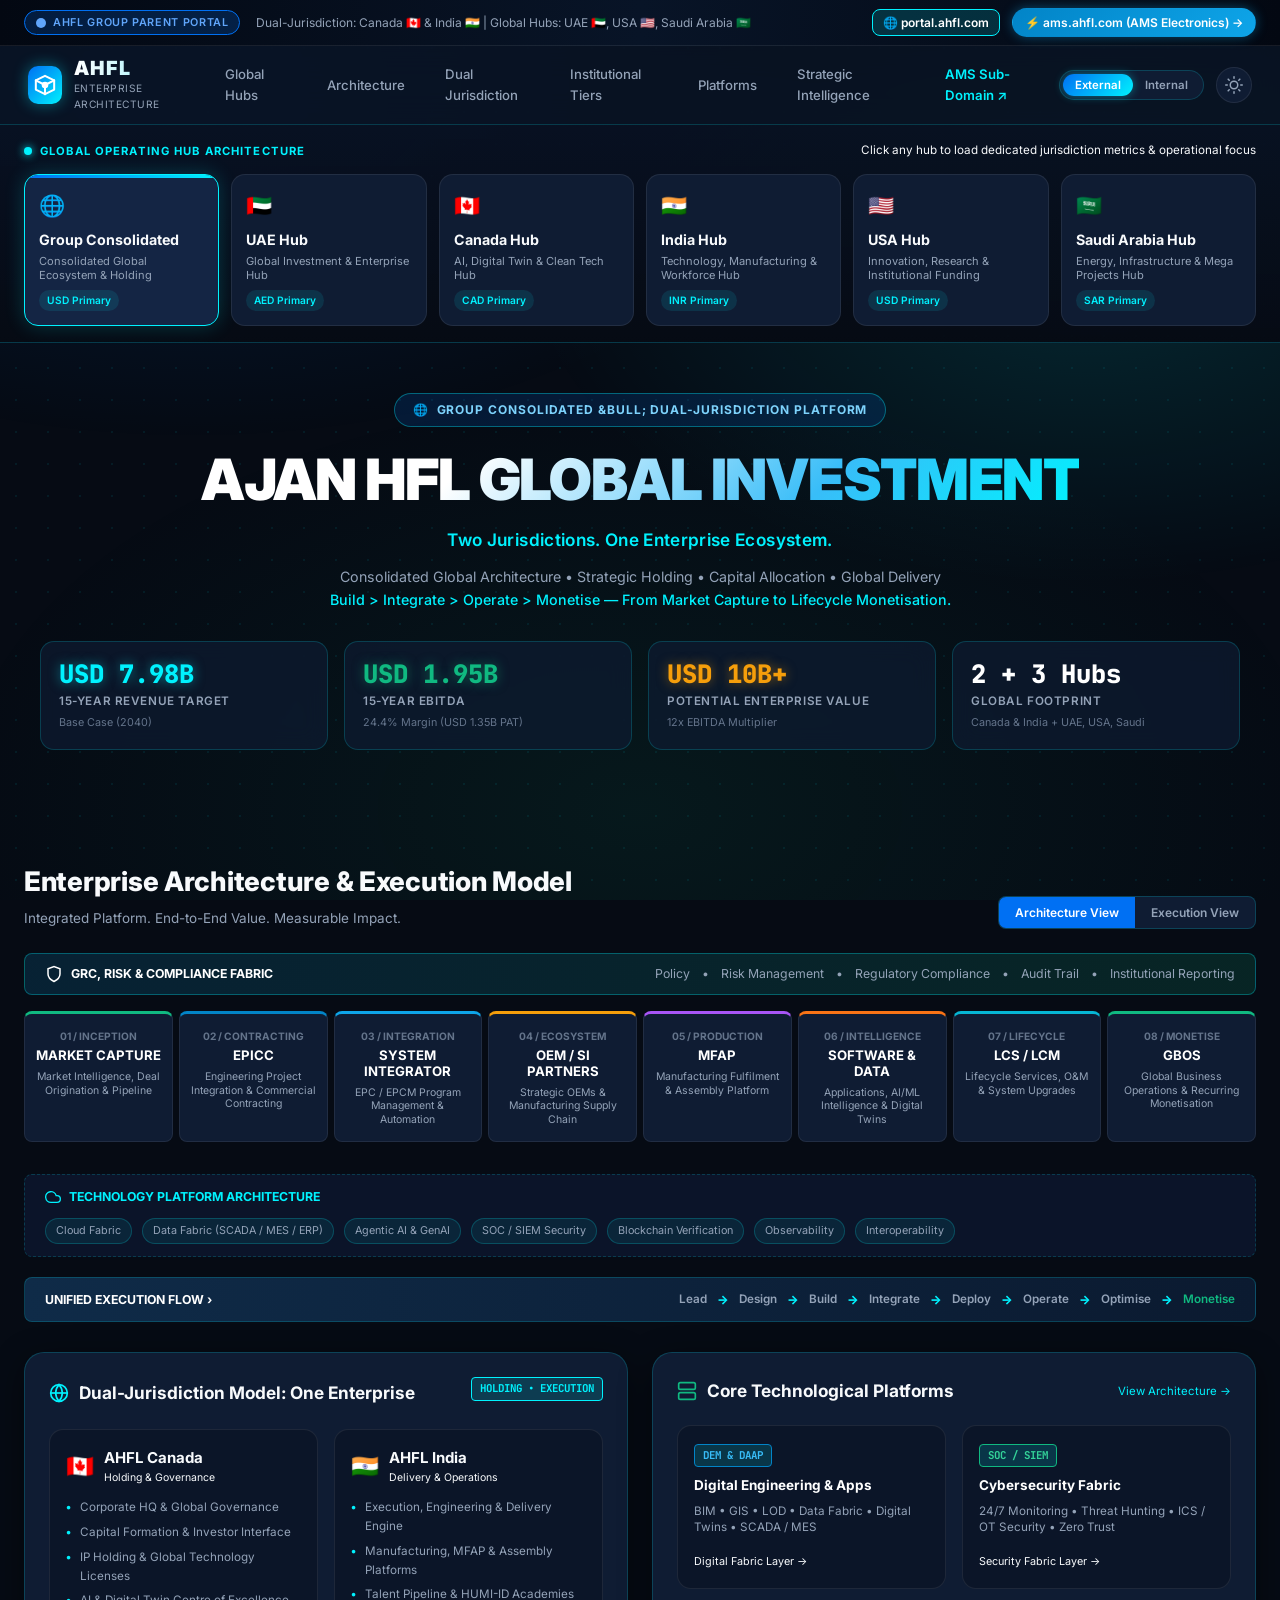
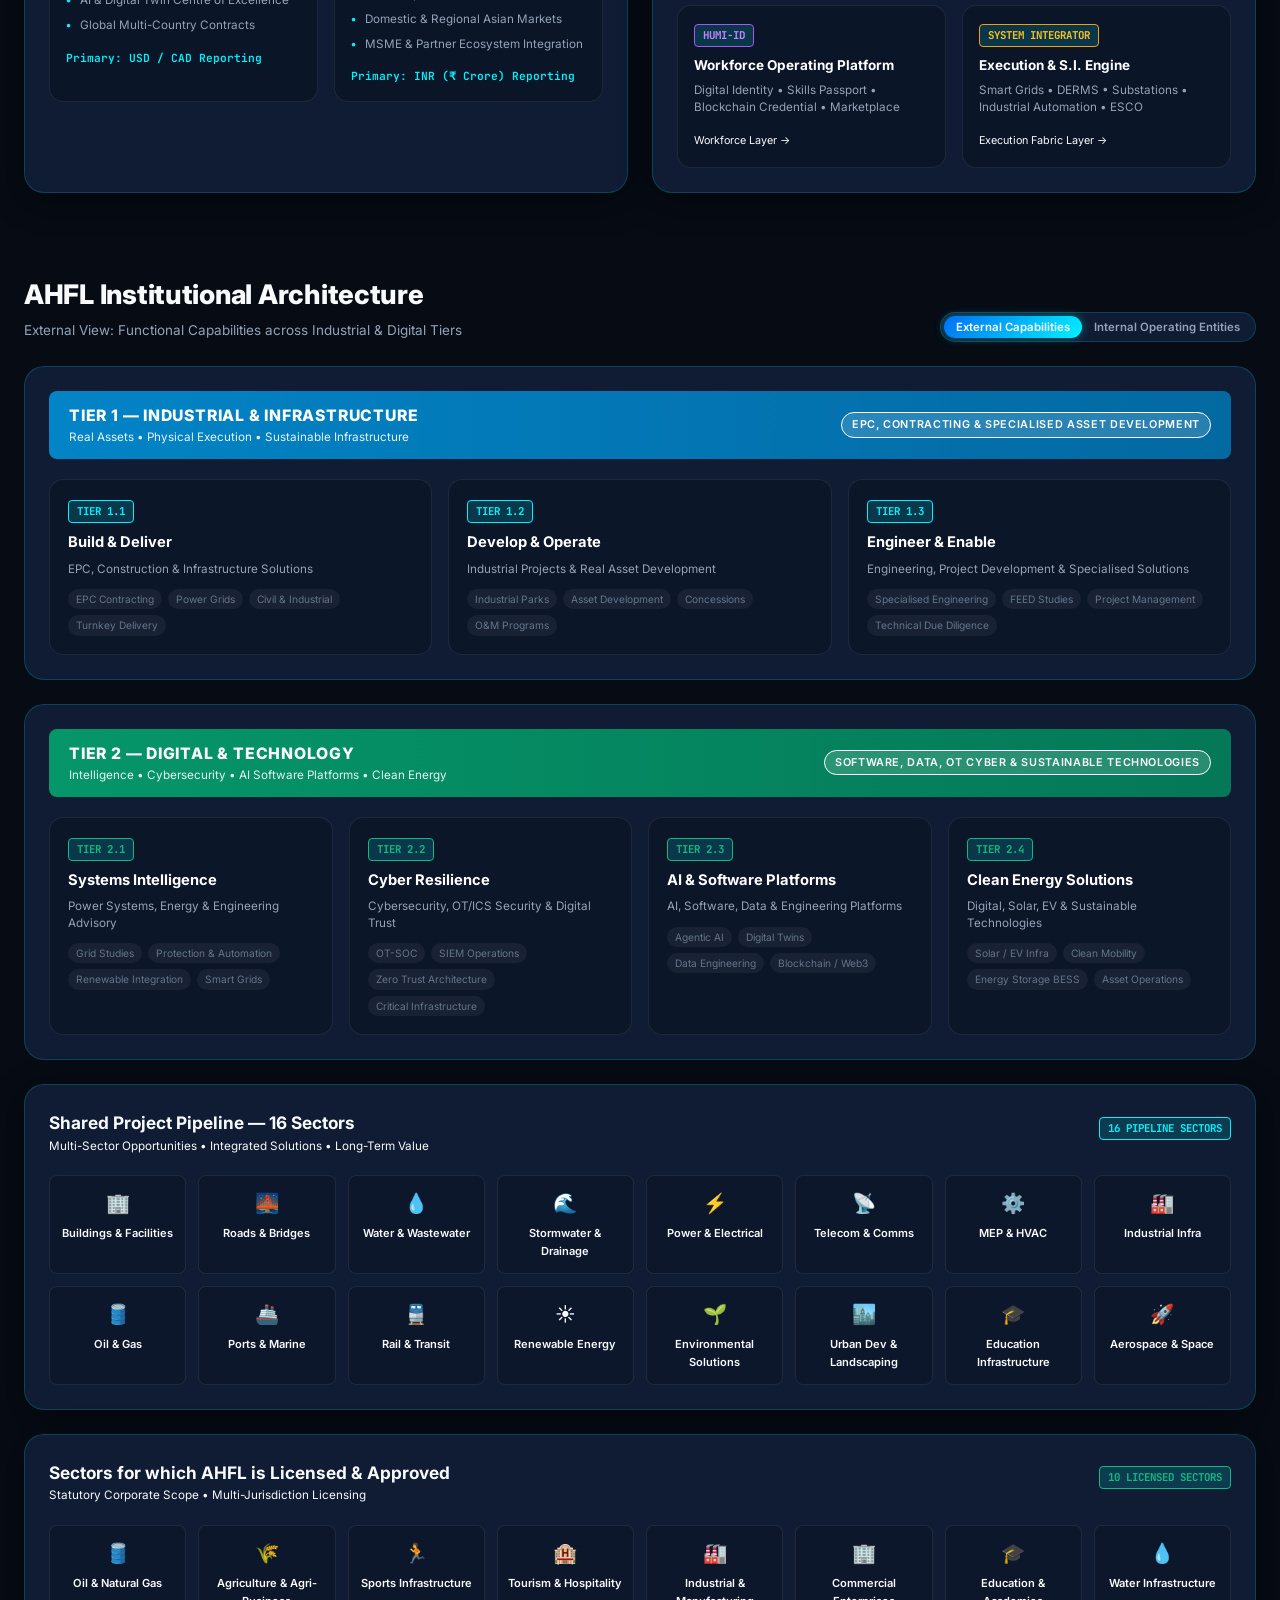
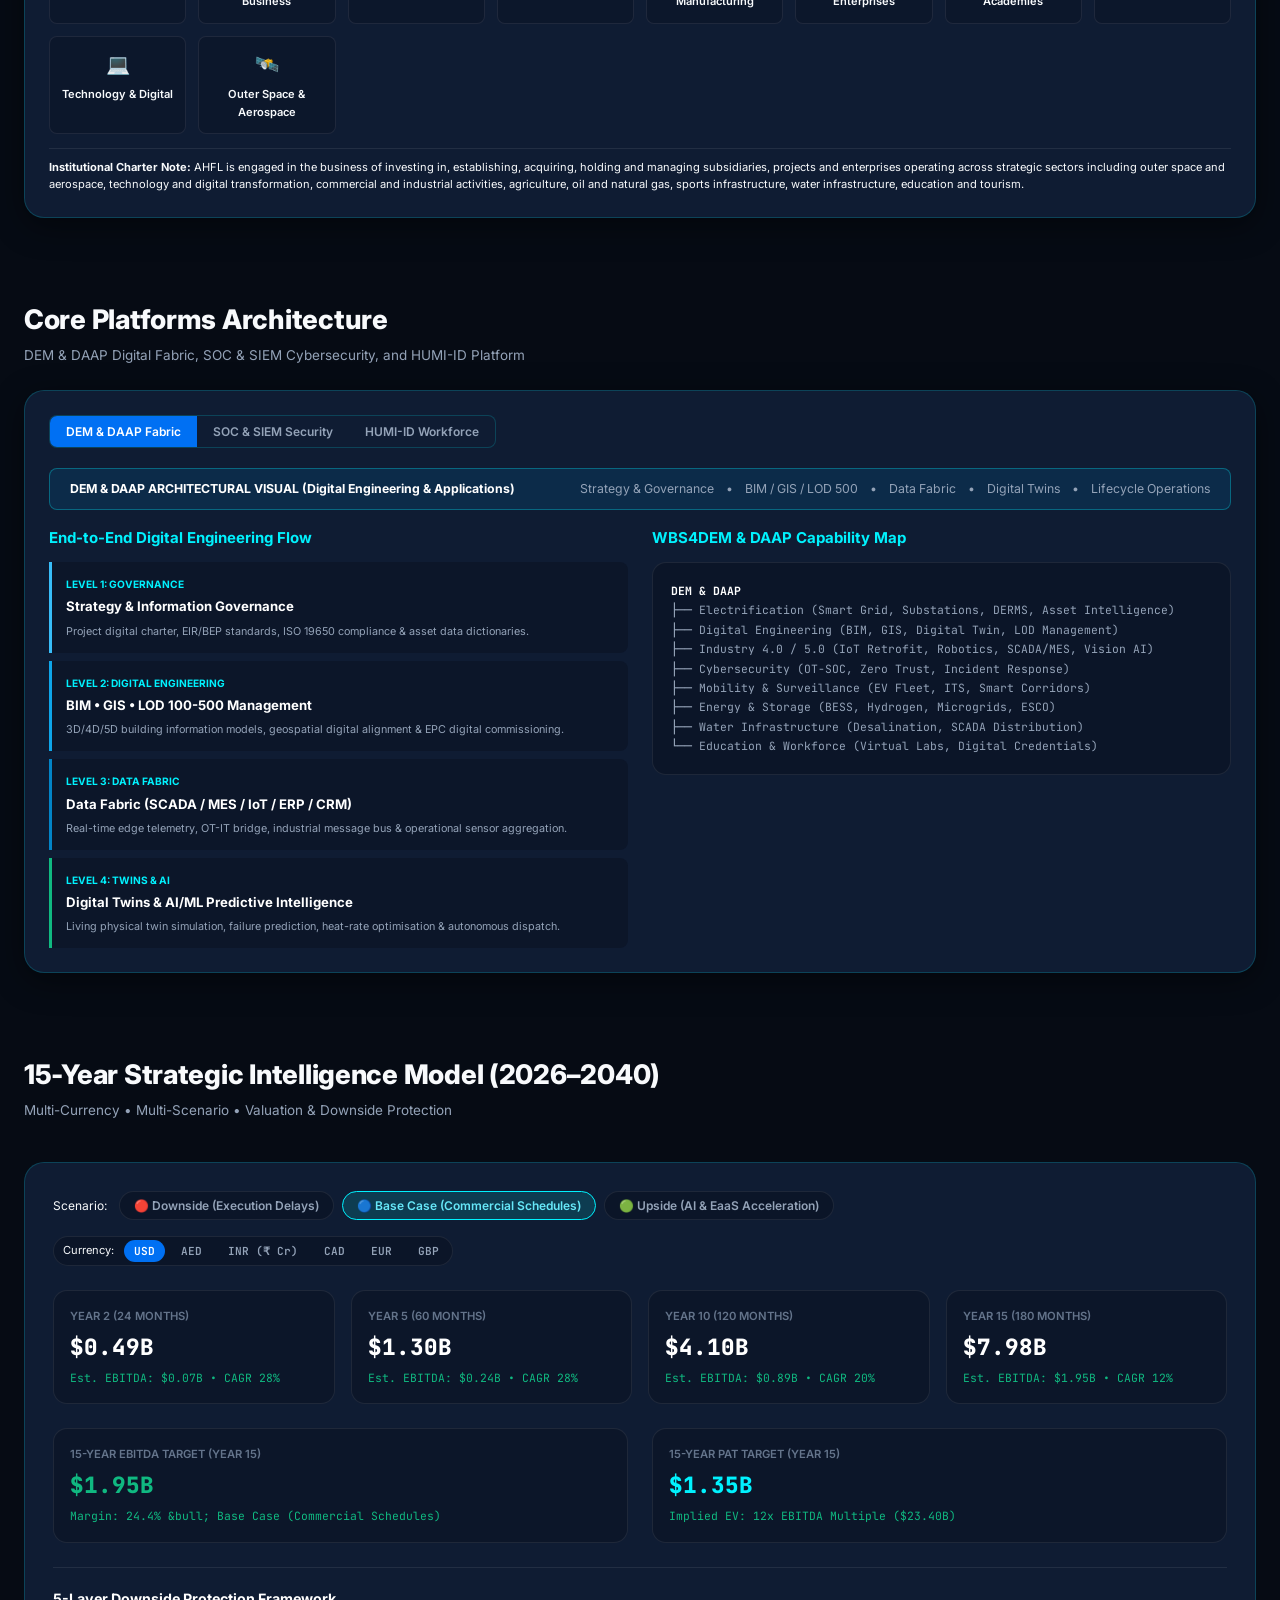
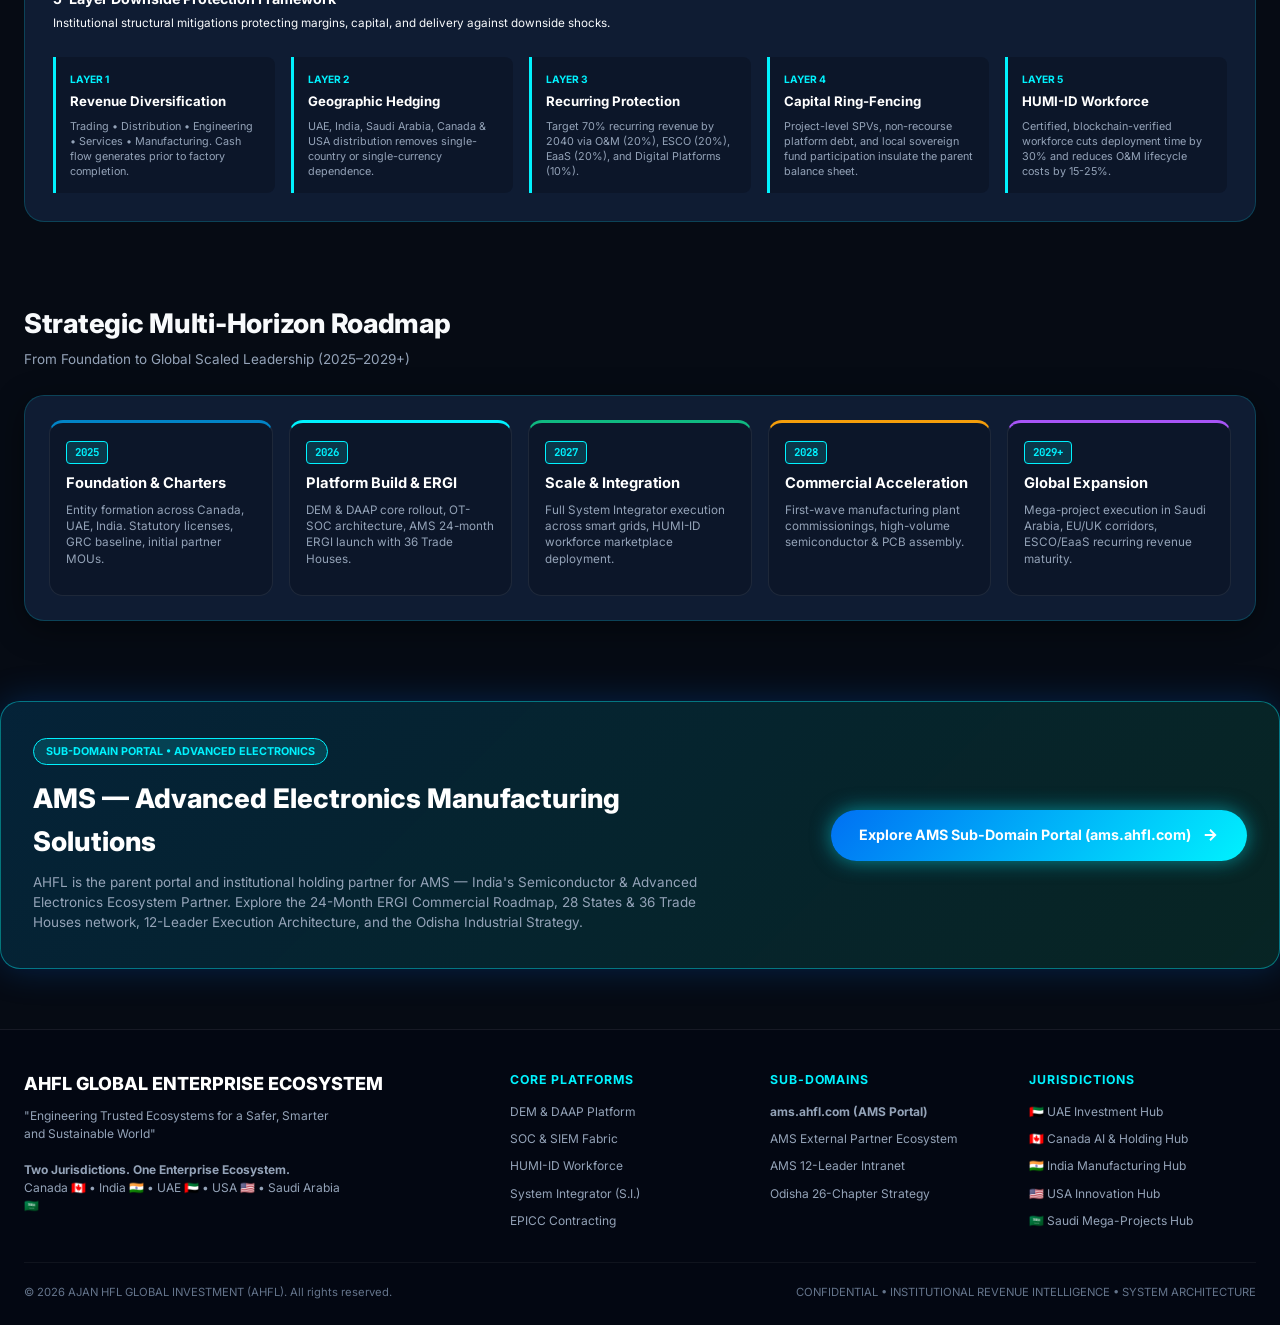
==== commit 9b38aa0e: "AHFL and AMS Portals Sep26" ====
--- a/index.html
+++ b/index.html
@@ -1,23 +1,25 @@
 <!DOCTYPE html>
-<html lang="en">
+<html lang="en" data-theme="dark">
 
 <head>
   <meta charset="UTF-8" />
   <meta name="viewport" content="width=device-width, initial-scale=1.0" />
-  <title>HFL — Grid Automation & Critical Infrastructure</title>
+  <title>AHFL — Enterprise Architecture Portal</title>
   <meta name="description"
-    content="HFL is a global leader in high-tech critical infrastructure. Discover our 9 strategic pillars driving innovation across critical sectors." />
-  <meta name="theme-color" content="#0a1628" />
+    content="AHFL Global Enterprise Ecosystem — Two Jurisdictions. One Enterprise Ecosystem. Investment, Enterprise Development, Technology, Industrialisation & Digital Infrastructure." />
+  <meta name="theme-color" content="#060b14" />
 
   <!-- Open Graph -->
-  <meta property="og:title" content="HFL — Grid Automation & Critical Infrastructure" />
-  <meta property="og:description" content="Leading the future of high-tech infrastructure and smart grid solutions." />
+  <meta property="og:title" content="AHFL — Enterprise Architecture Portal" />
+  <meta property="og:description"
+    content="AJAN HFL Global Investment: Dual-Jurisdiction Global Infrastructure & Technology Ecosystem." />
   <meta property="og:type" content="website" />
 
   <!-- Fonts -->
   <link rel="preconnect" href="https://fonts.googleapis.com" />
   <link rel="preconnect" href="https://fonts.gstatic.com" crossorigin />
-  <link href="https://fonts.googleapis.com/css2?family=Inter:wght@300;400;500;600;700;800;900&display=swap"
+  <link
+    href="https://fonts.googleapis.com/css2?family=Inter:wght@300;400;500;600;700;800;900&family=JetBrains+Mono:wght@400;500;600;700&display=swap"
     rel="stylesheet" />
 
   <!-- Stylesheet -->
@@ -31,40 +33,86 @@
   <div class="grid-dots" aria-hidden="true"></div>
 
   <div class="wrapper">
+
+    <!-- ============================================
+         PERSISTENT SUB-DOMAIN TOP BAR
+    ============================================= -->
+    <aside class="subdomain-bar" id="subdomainBar" aria-label="Subdomain and Ecosystem Navigation">
+      <div class="subdomain-meta">
+        <span class="parent-badge">
+          <svg width="12" height="12" viewBox="0 0 24 24" fill="currentColor">
+            <circle cx="12" cy="12" r="10" />
+          </svg>
+          AHFL Group Parent Portal
+        </span>
+        <span class="text-muted">Dual-Jurisdiction: Canada 🇨🇦 &amp; India 🇮🇳 | Global Hubs: UAE 🇦🇪, USA 🇺🇸, Saudi Arabia 🇸🇦</span>
+      </div>
+      <div class="subdomain-links">
+        <a href="index.html" class="subdomain-link active" title="Current: AHFL Parent Portal">
+          🌐 portal.ahfl.com
+        </a>
+        <a href="ams/index.html" class="subdomain-link subdomain-cta" title="Switch to AMS Sub-Domain Portal">
+          ⚡ ams.ahfl.com (AMS Electronics) &rarr;
+        </a>
+      </div>
+    </aside>
 
     <!-- ============================================
          NAVBAR
     ============================================= -->
     <header class="navbar" id="navbar">
-      <a href="#" class="nav-brand" aria-label="HFL Home">
-        <div class="nav-logo" aria-hidden="true">
-          <!-- HFL logo mark: circuit / grid tree SVG -->
-          <svg viewBox="0 0 24 24" xmlns="http://www.w3.org/2000/svg" aria-hidden="true">
-            <path
-              d="M12 3v4M12 17v4M3 12h4m10 0h4M6.34 6.34l2.83 2.83M14.83 14.83l2.83 2.83M6.34 17.66l2.83-2.83M14.83 9.17l2.83-2.83"
-              stroke="white" stroke-width="2" stroke-linecap="round" fill="none" />
+      <a href="index.html" class="nav-brand" aria-label="AHFL Home">
+        <div class="nav-logo-emblem" aria-hidden="true">
+          <!-- Hexagonal circuit node logo -->
+          <svg width="22" height="22" viewBox="0 0 24 24" fill="none" stroke="currentColor" stroke-width="2.2"
+            stroke-linecap="round" stroke-linejoin="round">
+            <polygon points="12 2 2 7 2 17 12 22 22 17 22 7 12 2" />
+            <line x1="12" y1="22" x2="12" y2="12" />
+            <line x1="12" y1="12" x2="22" y2="7" />
+            <line x1="12" y1="12" x2="2" y2="7" />
+            <circle cx="12" cy="12" r="2.5" fill="white" />
           </svg>
         </div>
-        <span class="nav-wordmark">HFL</span>
+        <div class="brand-text">
+          <span class="nav-wordmark">AHFL</span>
+          <span class="nav-sub-label">Enterprise Architecture</span>
+        </div>
       </a>
 
-      <nav class="nav-links" aria-label="Main navigation">
-        <a href="#pillars">Pillars</a>
-        <a href="#roadmap">Roadmap</a>
-        <a href="#competitive">Positioning</a>
-        <a href="#about">About</a>
-        <a href="#contact">Contact</a>
+      <nav class="nav-links" id="navLinks" aria-label="Main navigation">
+        <a href="#hubs" class="nav-link">Global Hubs</a>
+        <a href="#architecture" class="nav-link">Architecture</a>
+        <a href="#dual-jurisdiction" class="nav-link">Dual Jurisdiction</a>
+        <a href="#institutional-tiers" class="nav-link">Institutional Tiers</a>
+        <a href="#platforms" class="nav-link">Platforms</a>
+        <a href="#intelligence" class="nav-link">Strategic Intelligence</a>
+        <a href="ams/index.html" class="nav-link" style="color: var(--cyan); font-weight: 600;">AMS Sub-Domain &nearr;</a>
       </nav>
 
       <div class="nav-actions">
-        <a href="#contact" class="btn-nav-cta">
-          <svg width="14" height="14" viewBox="0 0 24 24" stroke="currentColor" fill="none" stroke-width="2.5"
-            stroke-linecap="round" stroke-linejoin="round" aria-hidden="true">
-            <path d="M5 12h14M12 5l7 7-7 7" />
+        <!-- External vs Internal Mode Switcher -->
+        <div class="view-mode-pill" title="Toggle between External Functional View and Internal Entity View">
+          <button class="mode-btn active" id="btnModeExternal" onclick="setPortalMode('external')">External</button>
+          <button class="mode-btn" id="btnModeInternal" onclick="setPortalMode('internal')">Internal</button>
+        </div>
+
+        <!-- Light/Dark Toggle -->
+        <button class="theme-toggle" id="themeToggleBtn" aria-label="Toggle theme" title="Toggle light/dark theme">
+          <svg id="themeIcon" width="18" height="18" viewBox="0 0 24 24" fill="none" stroke="currentColor" stroke-width="2"
+            stroke-linecap="round" stroke-linejoin="round">
+            <circle cx="12" cy="12" r="5" />
+            <line x1="12" y1="1" x2="12" y2="3" />
+            <line x1="12" y1="21" x2="12" y2="23" />
+            <line x1="4.22" y1="4.22" x2="5.64" y2="5.64" />
+            <line x1="18.36" y1="18.36" x2="19.78" y2="19.78" />
+            <line x1="1" y1="12" x2="3" y2="12" />
+            <line x1="21" y1="12" x2="23" y2="12" />
+            <line x1="4.22" y1="19.78" x2="5.64" y2="18.36" />
+            <line x1="18.36" y1="5.64" x2="19.78" y2="4.22" />
           </svg>
-          Get in Touch
-        </a>
-        <button class="hamburger" id="hamburgerBtn" aria-label="Toggle menu" aria-expanded="false">
+        </button>
+
+        <button class="hamburger" id="hamburgerBtn" aria-label="Open mobile navigation">
           <span></span>
           <span></span>
           <span></span>
@@ -72,799 +120,801 @@
       </div>
     </header>
 
-    <!-- Mobile slide-down menu -->
-    <nav class="mobile-menu" id="mobileMenu" aria-label="Mobile navigation">
-      <a href="#pillars" class="mobile-nav-link">Strategic Pillars</a>
-      <a href="#roadmap" class="mobile-nav-link">3-Horizon Roadmap</a>
-      <a href="#competitive" class="mobile-nav-link">Competitive Positioning</a>
-      <a href="#about" class="mobile-nav-link">About HFL</a>
-      <a href="#contact" class="mobile-nav-link">Contact</a>
-    </nav>
-
+    <!-- ============================================
+         GLOBAL OPERATING HUBS SELECTOR STRIP
+    ============================================= -->
+    <section class="hubs-header-strip" id="hubs" aria-label="Global Operating Hubs Selector">
+      <div class="hubs-title-row">
+        <div class="hubs-badge">Global Operating Hub Architecture</div>
+        <div class="text-muted" style="font-size: 0.78rem;">
+          Click any hub to load dedicated jurisdiction metrics &amp; operational focus
+        </div>
+      </div>
+      <div class="hubs-grid" id="hubsGrid">
+        <!-- Hub cards rendered dynamically by JS -->
+      </div>
+    </section>
+
+    <!-- ============================================
+         HERO SECTION
+    ============================================= -->
     <main>
+      <section class="hero" id="hero">
+        <div class="hero-jurisdiction-tag" id="heroJurisdictionBadge">
+          <span id="heroJurFlag">🌐</span>
+          <span id="heroJurTitle">AHFL Global Enterprise Ecosystem</span>
+        </div>
+
+        <h1 class="hero-title">
+          <span>AJAN HFL GLOBAL INVESTMENT</span>
+        </h1>
+
+        <div class="hero-tagline" id="heroTagline">
+          Two Jurisdictions. One Enterprise Ecosystem.
+        </div>
+
+        <p class="hero-sub" id="heroSubtitle">
+          Investment &bull; Enterprise Development &bull; Technology &bull; Industrialisation &bull; Digital Infrastructure
+          <br />
+          <span style="color: var(--cyan); font-weight: 500;">
+            Build &gt; Integrate &gt; Operate &gt; Monetise &mdash; From Market Capture to Lifecycle Monetisation.
+          </span>
+        </p>
+
+        <!-- Dynamic Hero Metrics (per selected Hub) -->
+        <div class="hero-metrics-grid" id="heroMetricsGrid">
+          <!-- Populated by JS based on selected hub -->
+        </div>
+      </section>
 
       <!-- ============================================
-           HERO SECTION
+           ENTERPRISE ARCHITECTURE CHEVRON SECTION
       ============================================= -->
-      <section class="hero" id="home" aria-label="Hero">
-        <div class="hero-bg">
-          <img
-            src="./exploreindustry5-banner.png" loading="eager" />
-        </div>
-
-        <div class="hero-content">
-          <div class="hero-badge animate-in">
-            <span class="badge-dot" aria-hidden="true"></span>
-            Next-Gen Infrastructure
-          </div>
-
-          <h1 class="hero-title animate-in animate-in-delay-1">
-            Grid Automation &amp;<br />
-            <span class="highlight">Critical Infrastructure</span>
-          </h1>
-
-          <p class="hero-desc animate-in animate-in-delay-2">
-            Leading the future of high-tech infrastructure and smart grid solutions. We empower global enterprises with
-            resilient, digital-first energy systems.
-          </p>
-
-          <div class="hero-actions animate-in animate-in-delay-3">
-            <a href="#pillars" class="btn-primary">
-              <svg width="16" height="16" viewBox="0 0 24 24" stroke="currentColor" fill="none" stroke-width="2.5"
-                stroke-linecap="round" stroke-linejoin="round" aria-hidden="true">
-                <rect x="3" y="3" width="7" height="7" rx="1" />
-                <rect x="14" y="3" width="7" height="7" rx="1" />
-                <rect x="3" y="14" width="7" height="7" rx="1" />
-                <rect x="14" y="14" width="7" height="7" rx="1" />
-              </svg>
-              Explore Our Pillars
-            </a>
-            <a href="#about" class="btn-secondary">
-              Our Vision
-              <svg width="16" height="16" viewBox="0 0 24 24" stroke="currentColor" fill="none" stroke-width="2.5"
-                stroke-linecap="round" stroke-linejoin="round" aria-hidden="true">
-                <path d="M5 12h14M12 5l7 7-7 7" />
-              </svg>
-            </a>
-          </div>
-
-          <div class="hero-stats animate-in animate-in-delay-4">
-            <div class="stat-item">
-              <span class="stat-number" aria-label="15 plus countries active">15+</span>
-              <span class="stat-label">Countries Active</span>
-            </div>
-            <div class="stat-item">
-              <span class="stat-number" aria-label="11 verticals">11</span>
-              <span class="stat-label">Verticals</span>
-            </div>
-            <div class="stat-item">
-              <span class="stat-number" aria-label="3.4 billion USD 5 year revenue target">$3.4B</span>
-              <span class="stat-label">5-yr Revenue Target</span>
-            </div>
-            <div class="stat-item">
-              <span class="stat-number" aria-label="9 strategic pillars">9</span>
-              <span class="stat-label">Strategic Pillars</span>
-            </div>
-          </div>
-        </div>
-
-        <!-- Scroll cue -->
-        <div class="scroll-cue" aria-hidden="true">
-          <div class="scroll-arrow">
-            <svg viewBox="0 0 24 24">
-              <path d="M6 9l6 6 6-6" />
+      <section class="section-container" id="architecture">
+        <div class="section-head">
+          <div>
+            <h2 class="section-title">Enterprise Architecture &amp; Execution Model</h2>
+            <p class="section-subtitle">Integrated Platform. End-to-End Value. Measurable Impact.</p>
+          </div>
+          <div class="view-toggle-btns">
+            <button class="toggle-btn active" id="btnArchView" onclick="setArchitectureView('arch')">Architecture View</button>
+            <button class="toggle-btn" id="btnExecView" onclick="setArchitectureView('exec')">Execution View</button>
+          </div>
+        </div>
+
+        <!-- Top GRC Banner -->
+        <div class="grc-banner">
+          <div class="grc-title">
+            <svg width="18" height="18" viewBox="0 0 24 24" fill="none" stroke="currentColor" stroke-width="2">
+              <path d="M12 22s8-4 8-10V5l-8-3-8 3v7c0 6 8 10 8 10z" />
             </svg>
-          </div>
-          Scroll
-        </div>
-      </section>
-
-      <!-- ============================================
-           STRATEGIC PILLARS SECTION
-      ============================================= -->
-      <section class="pillars-section" id="pillars" aria-labelledby="pillars-heading">
-        <div class="container">
-          <div class="section-header reveal">
-            <span class="section-eyebrow">Our Framework</span>
-            <h2 class="section-title" id="pillars-heading">Strategic Pillars</h2>
-            <p class="section-desc">
-              Our diversified portfolio drives innovation across 9 critical sectors — from grid automation and space
-              systems to EdTech and sovereign investment. Click any pillar to explore its full capability stack.
-            </p>
-          </div>
-
-          <!-- 9 Pillar Tiles -->
-          <div class="pillars-grid" id="pillarsGrid">
-
-            <!-- Pillar 1 -->
-            <button class="pillar-card featured reveal" id="pillar-1" data-pillar="1"
-              aria-label="Explore Electrification & Grid Automation">
-              <span class="pillar-num">01</span>
-              <div class="pillar-icon" aria-hidden="true">
-                <!-- Lightning bolt / power -->
-                <svg viewBox="0 0 24 24">
-                  <path d="M13 2L4.09 12.26a1 1 0 000 1.49L13 22V14h8L11 2v8h2v0z" />
-                  <polyline points="13 2 13 10 21 10" />
-                </svg>
-              </div>
-              <div class="pillar-body">
-                <h3 class="pillar-title">Electrification &amp; Grid Automation</h3>
-                <p class="pillar-desc">Advanced energy management systems for the modern smart grid.</p>
-              </div>
-              <span class="pillar-arrow" aria-hidden="true">
-                Explore
-                <svg viewBox="0 0 24 24">
-                  <path d="M5 12h14M12 5l7 7-7 7" />
-                </svg>
-              </span>
-            </button>
-
-            <!-- Pillar 2 -->
-            <button class="pillar-card reveal" id="pillar-2" data-pillar="2"
-              aria-label="Explore Digital Engineering & Smart Infrastructure">
-              <span class="pillar-num">02</span>
-              <div class="pillar-icon" aria-hidden="true">
-                <!-- City / building -->
-                <svg viewBox="0 0 24 24">
-                  <path d="M3 9l4-4 4 4 4-4 4 4v11H3z" />
-                  <path d="M9 22V12h6v10" />
-                </svg>
-              </div>
-              <div class="pillar-body">
-                <h3 class="pillar-title">Digital Engineering &amp; Smart Infrastructure</h3>
-                <p class="pillar-desc">Designing the backbone of resilient urban and industrial environments.</p>
-              </div>
-              <span class="pillar-arrow" aria-hidden="true">
-                Explore
-                <svg viewBox="0 0 24 24">
-                  <path d="M5 12h14M12 5l7 7-7 7" />
-                </svg>
-              </span>
-            </button>
-
-            <!-- Pillar 3 -->
-            <button class="pillar-card reveal" id="pillar-3" data-pillar="3"
-              aria-label="Explore Advanced Cyber-Physical Systems">
-              <span class="pillar-num">03</span>
-              <div class="pillar-icon" aria-hidden="true">
-                <!-- Shield lock -->
-                <svg viewBox="0 0 24 24">
-                  <path d="M12 22s8-4 8-10V5l-8-3-8 3v7c0 6 8 10 8 10z" />
-                  <path d="M9 12l2 2 4-4" />
-                </svg>
-              </div>
-              <div class="pillar-body">
-                <h3 class="pillar-title">Advanced Cyber-Physical Systems</h3>
-                <p class="pillar-desc">Secure integration of digital control with physical operational technology.</p>
-              </div>
-              <span class="pillar-arrow" aria-hidden="true">
-                Explore
-                <svg viewBox="0 0 24 24">
-                  <path d="M5 12h14M12 5l7 7-7 7" />
-                </svg>
-              </span>
-            </button>
-
-            <!-- Pillar 4 -->
-            <button class="pillar-card reveal" id="pillar-4" data-pillar="4"
-              aria-label="Explore Industrial 4.0/5.0 Manufacturing">
-              <span class="pillar-num">04</span>
-              <div class="pillar-icon" aria-hidden="true">
-                <!-- Factory / gears -->
-                <svg viewBox="0 0 24 24">
-                  <path d="M2 20V10l6-4 4 3 5-5 5 5V20z" />
-                  <path d="M10 20v-6h4v6" />
-                  <circle cx="7" cy="14" r="1.5" />
-                  <circle cx="17" cy="14" r="1.5" />
-                </svg>
-              </div>
-              <div class="pillar-body">
-                <h3 class="pillar-title">Industrial 4.0 / 5.0 Manufacturing</h3>
-                <p class="pillar-desc">Pioneering cognitive manufacturing and human-robot collaboration.</p>
-              </div>
-              <span class="pillar-arrow" aria-hidden="true">
-                Explore
-                <svg viewBox="0 0 24 24">
-                  <path d="M5 12h14M12 5l7 7-7 7" />
-                </svg>
-              </span>
-            </button>
-
-            <!-- Pillar 5 -->
-            <button class="pillar-card reveal" id="pillar-5" data-pillar="5"
-              aria-label="Explore EdTech & Capability Building">
-              <span class="pillar-num">05</span>
-              <div class="pillar-icon" aria-hidden="true">
-                <!-- Graduation cap -->
-                <svg viewBox="0 0 24 24">
-                  <path d="M22 10v6M2 10l10-5 10 5-10 5z" />
-                  <path d="M6 12v5c3 3 9 3 12 0v-5" />
-                </svg>
-              </div>
-              <div class="pillar-body">
-                <h3 class="pillar-title">EdTech &amp; Capability Building</h3>
-                <p class="pillar-desc">Training the next generation of engineers for the energy transition.</p>
-              </div>
-              <span class="pillar-arrow" aria-hidden="true">
-                Explore
-                <svg viewBox="0 0 24 24">
-                  <path d="M5 12h14M12 5l7 7-7 7" />
-                </svg>
-              </span>
-            </button>
-
-            <!-- Pillar 6 -->
-            <button class="pillar-card reveal" id="pillar-6" data-pillar="6"
-              aria-label="Explore Strategic Investment & Holding">
-              <span class="pillar-num">06</span>
-              <div class="pillar-icon" aria-hidden="true">
-                <!-- Bank / investment -->
-                <svg viewBox="0 0 24 24">
-                  <path d="M3 22h18M3 10h18M5 10V22M19 10v12M8 10V22M16 10v12" />
-                  <path d="M3 10l9-7 9 7" />
-                </svg>
-              </div>
-              <div class="pillar-body">
-                <h3 class="pillar-title">Strategic Investment &amp; Holding</h3>
-                <p class="pillar-desc">Fostering innovation through targeted capital and growth partnerships.</p>
-              </div>
-              <span class="pillar-arrow" aria-hidden="true">
-                Explore
-                <svg viewBox="0 0 24 24">
-                  <path d="M5 12h14M12 5l7 7-7 7" />
-                </svg>
-              </span>
-            </button>
-
-            <!-- Pillar 7 -->
-            <button class="pillar-card reveal" id="pillar-7" data-pillar="7"
-              aria-label="Explore Mobility & Logistics Tech">
-              <span class="pillar-num">07</span>
-              <div class="pillar-icon" aria-hidden="true">
-                <!-- Truck / logistics -->
-                <svg viewBox="0 0 24 24">
-                  <path d="M1 3h15v13H1z" />
-                  <path d="M16 8h4l3 3v5h-7V8z" />
-                  <circle cx="5.5" cy="18.5" r="2.5" />
-                  <circle cx="18.5" cy="18.5" r="2.5" />
-                </svg>
-              </div>
-              <div class="pillar-body">
-                <h3 class="pillar-title">Mobility &amp; Logistics Tech</h3>
-                <p class="pillar-desc">Smart logistics solutions for a globalized supply chain.</p>
-              </div>
-              <span class="pillar-arrow" aria-hidden="true">
-                Explore
-                <svg viewBox="0 0 24 24">
-                  <path d="M5 12h14M12 5l7 7-7 7" />
-                </svg>
-              </span>
-            </button>
-
-            <!-- Pillar 8 -->
-            <button class="pillar-card reveal" id="pillar-8" data-pillar="8" aria-label="Explore Outer Space Systems">
-              <span class="pillar-num">08</span>
-              <div class="pillar-icon" aria-hidden="true">
-                <!-- Rocket -->
-                <svg viewBox="0 0 24 24">
-                  <path d="M4.5 16.5c-1.5 1.26-2 5-2 5s3.74-.5 5-2c.71-.84.7-2.13-.09-2.91a2.18 2.18 0 00-2.91-.09z" />
-                  <path
-                    d="M12 15l-3-3a22 22 0 012-3.95A12.88 12.88 0 0122 2c0 2.72-.78 7.5-6 11a22.35 22.35 0 01-4 2z" />
-                  <path d="M9 12H4s.55-3.03 2-4c1.62-1.08 5 0 5 0M15 12v5s3.03-.55 4-2c1.08-1.62 0-5 0-5" />
-                </svg>
-              </div>
-              <div class="pillar-body">
-                <h3 class="pillar-title">Outer Space Systems</h3>
-                <p class="pillar-desc">Extending engineering excellence to orbital and extraterrestrial frontiers.</p>
-              </div>
-              <span class="pillar-arrow" aria-hidden="true">
-                Explore
-                <svg viewBox="0 0 24 24">
-                  <path d="M5 12h14M12 5l7 7-7 7" />
-                </svg>
-              </span>
-            </button>
-
-            <!-- Pillar 9 -->
-            <button class="pillar-card featured reveal" id="pillar-9" data-pillar="9"
-              aria-label="Explore Global Enterprise Execution">
-              <span class="pillar-num">09</span>
-              <div class="pillar-icon" aria-hidden="true">
-                <!-- Globe -->
-                <svg viewBox="0 0 24 24">
+            GRC, RISK &amp; COMPLIANCE FABRIC
+          </div>
+          <div class="grc-badges">
+            <span>Policy</span> &bull;
+            <span>Risk Management</span> &bull;
+            <span>Regulatory Compliance</span> &bull;
+            <span>Audit Trail</span> &bull;
+            <span>Institutional Reporting</span>
+          </div>
+        </div>
+
+        <!-- 8-Segment Process Chevron Chain -->
+        <div class="chevron-chain-container">
+          <div class="chevron-chain" id="chevronChain">
+            <!-- Step 1: Market Capture -->
+            <div class="chevron-step step-1" onclick="openStepModal('capture')">
+              <div class="chevron-num">01 / Inception</div>
+              <div class="chevron-title">MARKET CAPTURE</div>
+              <div class="chevron-desc">Market Intelligence, Deal Origination &amp; Pipeline</div>
+            </div>
+
+            <!-- Step 2: EPICC -->
+            <div class="chevron-step step-2" onclick="openStepModal('epicc')">
+              <div class="chevron-num">02 / Contracting</div>
+              <div class="chevron-title">EPICC</div>
+              <div class="chevron-desc">Engineering Project Integration &amp; Commercial Contracting</div>
+            </div>
+
+            <!-- Step 3: S.I. -->
+            <div class="chevron-step step-3" onclick="openStepModal('si')">
+              <div class="chevron-num">03 / Integration</div>
+              <div class="chevron-title">SYSTEM INTEGRATOR</div>
+              <div class="chevron-desc">EPC / EPCM Program Management &amp; Automation</div>
+            </div>
+
+            <!-- Step 4: OEM / SI -->
+            <div class="chevron-step step-4" onclick="openStepModal('oem')">
+              <div class="chevron-num">04 / Ecosystem</div>
+              <div class="chevron-title">OEM / SI PARTNERS</div>
+              <div class="chevron-desc">Strategic OEMs &amp; Manufacturing Supply Chain</div>
+            </div>
+
+            <!-- Step 5: MFAP -->
+            <div class="chevron-step step-5" onclick="openStepModal('mfap')">
+              <div class="chevron-num">05 / Production</div>
+              <div class="chevron-title">MFAP</div>
+              <div class="chevron-desc">Manufacturing Fulfilment &amp; Assembly Platform</div>
+            </div>
+
+            <!-- Step 6: Software -->
+            <div class="chevron-step step-6" onclick="openStepModal('software')">
+              <div class="chevron-num">06 / Intelligence</div>
+              <div class="chevron-title">SOFTWARE &amp; DATA</div>
+              <div class="chevron-desc">Applications, AI/ML Intelligence &amp; Digital Twins</div>
+            </div>
+
+            <!-- Step 7: LCS / LCM -->
+            <div class="chevron-step step-7" onclick="openStepModal('lcs')">
+              <div class="chevron-num">07 / Lifecycle</div>
+              <div class="chevron-title">LCS / LCM</div>
+              <div class="chevron-desc">Lifecycle Services, O&amp;M &amp; System Upgrades</div>
+            </div>
+
+            <!-- Step 8: GBOS -->
+            <div class="chevron-step step-8" onclick="openStepModal('gbos')">
+              <div class="chevron-num">08 / Monetise</div>
+              <div class="chevron-title">GBOS</div>
+              <div class="chevron-desc">Global Business Operations &amp; Recurring Monetisation</div>
+            </div>
+          </div>
+        </div>
+
+        <!-- Technology Platform Architecture Strip -->
+        <div class="tech-platform-strip">
+          <div class="tech-platform-title">
+            <svg width="16" height="16" viewBox="0 0 24 24" fill="none" stroke="currentColor" stroke-width="2">
+              <path d="M18 10h-1.26A8 8 0 1 0 9 20h9a5 5 0 0 0 0-10z" />
+            </svg>
+            TECHNOLOGY PLATFORM ARCHITECTURE
+          </div>
+          <div class="tech-platform-tags">
+            <span class="tech-tag">Cloud Fabric</span>
+            <span class="tech-tag">Data Fabric (SCADA / MES / ERP)</span>
+            <span class="tech-tag">Agentic AI &amp; GenAI</span>
+            <span class="tech-tag">SOC / SIEM Security</span>
+            <span class="tech-tag">Blockchain Verification</span>
+            <span class="tech-tag">Observability</span>
+            <span class="tech-tag">Interoperability</span>
+          </div>
+        </div>
+
+        <!-- Unified Execution Flow -->
+        <div class="execution-flow-bar">
+          <span class="flow-title">UNIFIED EXECUTION FLOW &rsaquo;</span>
+          <div class="flow-stages">
+            <span class="flow-stage">Lead</span>
+            <span class="flow-arrow">&rarr;</span>
+            <span class="flow-stage">Design</span>
+            <span class="flow-arrow">&rarr;</span>
+            <span class="flow-stage">Build</span>
+            <span class="flow-arrow">&rarr;</span>
+            <span class="flow-stage">Integrate</span>
+            <span class="flow-arrow">&rarr;</span>
+            <span class="flow-stage">Deploy</span>
+            <span class="flow-arrow">&rarr;</span>
+            <span class="flow-stage">Operate</span>
+            <span class="flow-arrow">&rarr;</span>
+            <span class="flow-stage">Optimise</span>
+            <span class="flow-arrow">&rarr;</span>
+            <span class="flow-stage" style="color: var(--emerald);">Monetise</span>
+          </div>
+        </div>
+
+        <!-- Dual Jurisdiction & Core Platforms Panels -->
+        <div class="two-col-grid" id="dual-jurisdiction">
+          <!-- Dual Jurisdiction Model -->
+          <div class="panel-box">
+            <div class="panel-header">
+              <h3 class="panel-title">
+                <svg width="20" height="20" viewBox="0 0 24 24" fill="none" stroke="var(--cyan)" stroke-width="2">
                   <circle cx="12" cy="12" r="10" />
                   <line x1="2" y1="12" x2="22" y2="12" />
-                  <path d="M12 2a15.3 15.3 0 014 10 15.3 15.3 0 01-4 10 15.3 15.3 0 01-4-10 15.3 15.3 0 014-10z" />
+                  <path d="M12 2a15.3 15.3 0 0 1 4 10 15.3 15.3 0 0 1-4 10 15.3 15.3 0 0 1-4-10 15.3 15.3 0 0 1 4-10z" />
                 </svg>
-              </div>
-              <div class="pillar-body">
-                <h3 class="pillar-title">Global Enterprise Execution</h3>
-                <p class="pillar-desc">Delivering complex projects with world-class operational precision.</p>
-              </div>
-              <span class="pillar-arrow" aria-hidden="true">
-                Explore
-                <svg viewBox="0 0 24 24">
-                  <path d="M5 12h14M12 5l7 7-7 7" />
+                Dual-Jurisdiction Model: One Enterprise
+              </h3>
+              <span class="entity-code-badge">HOLDING &bull; EXECUTION</span>
+            </div>
+            <div class="jurisdiction-cards">
+              <!-- Canada Entity -->
+              <div class="jurisdiction-card">
+                <div class="jur-header">
+                  <span class="jur-flag">🇨🇦</span>
+                  <div>
+                    <div class="jur-name">AHFL Canada</div>
+                    <div class="text-muted" style="font-size: 0.7rem;">Holding &amp; Governance</div>
+                  </div>
+                </div>
+                <ul class="jur-list">
+                  <li>Corporate HQ &amp; Global Governance</li>
+                  <li>Capital Formation &amp; Investor Interface</li>
+                  <li>IP Holding &amp; Global Technology Licenses</li>
+                  <li>AI &amp; Digital Twin Centre of Excellence</li>
+                  <li>Global Multi-Country Contracts</li>
+                </ul>
+                <div class="jur-currency">Primary: USD / CAD Reporting</div>
+              </div>
+
+              <!-- India Entity -->
+              <div class="jurisdiction-card">
+                <div class="jur-header">
+                  <span class="jur-flag">🇮🇳</span>
+                  <div>
+                    <div class="jur-name">AHFL India</div>
+                    <div class="text-muted" style="font-size: 0.7rem;">Delivery &amp; Operations</div>
+                  </div>
+                </div>
+                <ul class="jur-list">
+                  <li>Execution, Engineering &amp; Delivery Engine</li>
+                  <li>Manufacturing, MFAP &amp; Assembly Platforms</li>
+                  <li>Talent Pipeline &amp; HUMI-ID Academies</li>
+                  <li>Domestic &amp; Regional Asian Markets</li>
+                  <li>MSME &amp; Partner Ecosystem Integration</li>
+                </ul>
+                <div class="jur-currency">Primary: INR (₹ Crore) Reporting</div>
+              </div>
+            </div>
+          </div>
+
+          <!-- Key Platforms Summary -->
+          <div class="panel-box">
+            <div class="panel-header">
+              <h3 class="panel-title">
+                <svg width="20" height="20" viewBox="0 0 24 24" fill="none" stroke="var(--emerald)" stroke-width="2">
+                  <rect x="2" y="2" width="20" height="8" rx="2" ry="2" />
+                  <rect x="2" y="14" width="20" height="8" rx="2" ry="2" />
+                  <line x1="6" y1="6" x2="6.01" y2="6" />
+                  <line x1="6" y1="18" x2="6.01" y2="18" />
                 </svg>
-              </span>
-            </button>
-
-          </div><!-- /pillars-grid -->
+                Core Technological Platforms
+              </h3>
+              <a href="#platforms" class="text-muted" style="font-size: 0.76rem; text-decoration: none; color: var(--cyan);">View Architecture &rarr;</a>
+            </div>
+            <div class="jurisdiction-cards">
+              <div class="jurisdiction-card" onclick="openPlatformDetail('dem')">
+                <div class="entity-code-badge" style="border-color: #0284c7; color: #38bdf8;">DEM &amp; DAAP</div>
+                <div class="entity-name" style="font-size: 0.9rem;">Digital Engineering &amp; Apps</div>
+                <p class="entity-role">BIM &bull; GIS &bull; LOD &bull; Data Fabric &bull; Digital Twins &bull; SCADA / MES</p>
+                <span class="text-muted" style="font-size: 0.72rem;">Digital Fabric Layer &rarr;</span>
+              </div>
+              <div class="jurisdiction-card" onclick="openPlatformDetail('soc')">
+                <div class="entity-code-badge" style="border-color: #10b981; color: #34d399;">SOC / SIEM</div>
+                <div class="entity-name" style="font-size: 0.9rem;">Cybersecurity Fabric</div>
+                <p class="entity-role">24/7 Monitoring &bull; Threat Hunting &bull; ICS / OT Security &bull; Zero Trust</p>
+                <span class="text-muted" style="font-size: 0.72rem;">Security Fabric Layer &rarr;</span>
+              </div>
+              <div class="jurisdiction-card" onclick="openPlatformDetail('humi')">
+                <div class="entity-code-badge" style="border-color: #a855f7; color: #c084fc;">HUMI-ID</div>
+                <div class="entity-name" style="font-size: 0.9rem;">Workforce Operating Platform</div>
+                <p class="entity-role">Digital Identity &bull; Skills Passport &bull; Blockchain Credential &bull; Marketplace</p>
+                <span class="text-muted" style="font-size: 0.72rem;">Workforce Layer &rarr;</span>
+              </div>
+              <div class="jurisdiction-card" onclick="openPlatformDetail('si')">
+                <div class="entity-code-badge" style="border-color: #f59e0b; color: #fbbf24;">SYSTEM INTEGRATOR</div>
+                <div class="entity-name" style="font-size: 0.9rem;">Execution &amp; S.I. Engine</div>
+                <p class="entity-role">Smart Grids &bull; DERMS &bull; Substations &bull; Industrial Automation &bull; ESCO</p>
+                <span class="text-muted" style="font-size: 0.72rem;">Execution Fabric Layer &rarr;</span>
+              </div>
+            </div>
+          </div>
         </div>
       </section>
 
       <!-- ============================================
-           3 HORIZONS ROADMAP
+           INSTITUTIONAL FUNDING & ENTITY TIERS
+           (EXTERNAL CAPABILITIES VS INTERNAL ENTITIES)
       ============================================= -->
-      <section class="roadmap-section" id="roadmap" aria-labelledby="roadmap-heading">
-        <div class="container">
-          <div class="section-header reveal">
-            <span class="section-eyebrow">Growth Strategy</span>
-            <h2 class="section-title" id="roadmap-heading">3-Horizon Roadmap</h2>
-            <p class="section-desc">A phased build-out from core grid automation through to a fully integrated global
-              sovereign-systems group.</p>
-          </div>
-
-          <div class="roadmap-track">
-            <div class="horizon-card reveal">
-              <div class="horizon-label">
-                <span class="horizon-badge h1">Horizon 1</span>
-                <span class="horizon-timeline">0 – 18 months</span>
-              </div>
-              <h3 class="horizon-title">Foundation</h3>
-              <ul class="horizon-list">
-                <li>Build Grid Automation core (SCADA, Digital Twin, Protection)</li>
-                <li>Establish BIM/LOD 100–500 standards &amp; libraries</li>
-                <li>SCADA/DERMS integration suite</li>
-                <li>OT cybersecurity foundation</li>
-                <li>Hire expert grid, BIM, and AI leadership</li>
-                <li>UAE &amp; India legal incorporation + SME models</li>
-              </ul>
-            </div>
-
-            <div class="roadmap-connector" aria-hidden="true">
-              <svg viewBox="0 0 24 24" fill="none" stroke="currentColor" stroke-width="2" stroke-linecap="round">
-                <path d="M5 12h14M12 5l7 7-7 7" />
-              </svg>
-            </div>
-
-            <div class="horizon-card reveal">
-              <div class="horizon-label">
-                <span class="horizon-badge h2">Horizon 2</span>
-                <span class="horizon-timeline">18 – 36 months</span>
-              </div>
-              <h3 class="horizon-title">Scale</h3>
-              <ul class="horizon-list">
-                <li>Field deployments across UAE, India, GCC</li>
-                <li>Digital Twin product release &amp; BIM IP licensing</li>
-                <li>AI/ML predictive O&amp;M suite launch</li>
-                <li>Industrial automation &amp; MFAP stack</li>
-                <li>EdTech certifications &amp; national academy licensing</li>
-                <li>Canada operations: aerospace &amp; nuclear-adjacent</li>
-              </ul>
-            </div>
-
-            <div class="roadmap-connector" aria-hidden="true">
-              <svg viewBox="0 0 24 24" fill="none" stroke="currentColor" stroke-width="2" stroke-linecap="round">
-                <path d="M5 12h14M12 5l7 7-7 7" />
-              </svg>
-            </div>
-
-            <div class="horizon-card reveal">
-              <div class="horizon-label">
-                <span class="horizon-badge h3">Horizon 3</span>
-                <span class="horizon-timeline">36 – 60 months</span>
-              </div>
-              <h3 class="horizon-title">Sovereign</h3>
-              <ul class="horizon-list">
-                <li>Fully integrated mobility (EV, eVTOL, Rail, Marine)</li>
-                <li>Space systems + satellite data products launched</li>
-                <li>Global service footprint across 8+ regions</li>
-                <li>OEM ecosystem partnerships &amp; white-label products</li>
-                <li>$3.4B+ revenue across all 11 verticals</li>
-                <li>Valuation target: USD 10–18B+ (sovereign class)</li>
-              </ul>
-            </div>
+      <section class="section-container" id="institutional-tiers">
+        <div class="section-head">
+          <div>
+            <h2 class="section-title">AHFL Institutional Architecture</h2>
+            <p class="section-subtitle" id="tiersSubtitle">
+              External View: Functional Capabilities across Industrial &amp; Digital Tiers
+            </p>
+          </div>
+          <div class="view-mode-pill">
+            <button class="mode-btn active" id="btnTierExternal" onclick="setPortalMode('external')">External Capabilities</button>
+            <button class="mode-btn" id="btnTierInternal" onclick="setPortalMode('internal')">Internal Operating Entities</button>
+          </div>
+        </div>
+
+        <!-- Tier 1: Industrial / Infrastructure -->
+        <div class="tier-section-card">
+          <div class="tier-banner tier-1-banner">
+            <div>
+              <div class="tier-banner-title">TIER 1 &mdash; INDUSTRIAL &amp; INFRASTRUCTURE</div>
+              <div class="tier-banner-sub">Real Assets &bull; Physical Execution &bull; Sustainable Infrastructure</div>
+            </div>
+            <div id="tier1ScopeTag" class="parent-badge" style="background: rgba(255,255,255,0.15); border-color: white; color: white;">
+              EPC, Contracting &amp; Specialised Asset Development
+            </div>
+          </div>
+          <div class="entity-cards-grid" id="tier1Grid">
+            <!-- Rendered by JS based on External vs Internal mode -->
+          </div>
+        </div>
+
+        <!-- Tier 2: Digital / Technology -->
+        <div class="tier-section-card">
+          <div class="tier-banner tier-2-banner">
+            <div>
+              <div class="tier-banner-title">TIER 2 &mdash; DIGITAL &amp; TECHNOLOGY</div>
+              <div class="tier-banner-sub">Intelligence &bull; Cybersecurity &bull; AI Software Platforms &bull; Clean Energy</div>
+            </div>
+            <div id="tier2ScopeTag" class="parent-badge" style="background: rgba(255,255,255,0.15); border-color: white; color: white;">
+              Software, Data, OT Cyber &amp; Sustainable Technologies
+            </div>
+          </div>
+          <div class="entity-cards-grid" id="tier2Grid">
+            <!-- Rendered by JS based on External vs Internal mode -->
+          </div>
+        </div>
+
+        <!-- Shared Project Pipeline (16 Sectors) -->
+        <div class="panel-box" style="margin-top: 24px;">
+          <div class="panel-header">
+            <div>
+              <h3 class="panel-title">Shared Project Pipeline &mdash; 16 Sectors</h3>
+              <p class="text-muted" style="font-size: 0.78rem;">Multi-Sector Opportunities &bull; Integrated Solutions &bull; Long-Term Value</p>
+            </div>
+            <span class="entity-code-badge">16 PIPELINE SECTORS</span>
+          </div>
+          <div class="sectors-grid" id="pipelineSectorsGrid">
+            <!-- 16 sectors rendered by JS -->
+          </div>
+        </div>
+
+        <!-- Sectors for which AHFL is Licensed & Approved (10 Approved Sectors) -->
+        <div class="panel-box" style="margin-top: 24px;">
+          <div class="panel-header">
+            <div>
+              <h3 class="panel-title">Sectors for which AHFL is Licensed &amp; Approved</h3>
+              <p class="text-muted" style="font-size: 0.78rem;">Statutory Corporate Scope &bull; Multi-Jurisdiction Licensing</p>
+            </div>
+            <span class="entity-code-badge" style="border-color: var(--emerald); color: var(--emerald);">10 LICENSED SECTORS</span>
+          </div>
+          <div class="sectors-grid" id="licensedSectorsGrid">
+            <!-- 10 licensed sectors rendered by JS -->
+          </div>
+          <div class="text-muted" style="font-size: 0.74rem; margin-top: 14px; padding-top: 10px; border-top: 1px solid var(--border-subtle); line-height: 1.5;">
+            <strong>Institutional Charter Note:</strong> AHFL is engaged in the business of investing in, establishing, acquiring, holding and managing subsidiaries, projects and enterprises operating across strategic sectors including outer space and aerospace, technology and digital transformation, commercial and industrial activities, agriculture, oil and natural gas, sports infrastructure, water infrastructure, education and tourism.
           </div>
         </div>
       </section>
 
       <!-- ============================================
-           COMPETITIVE POSITIONING
+           DEDICATED PLATFORMS: DEM/DAAP, SOC/SIEM, HUMI-ID
       ============================================= -->
-      <section class="competitive-section" id="competitive" aria-labelledby="competitive-heading">
-        <div class="container">
-          <div class="section-header reveal">
-            <span class="section-eyebrow">Market Position</span>
-            <h2 class="section-title" id="competitive-heading">Competing at the Top</h2>
-            <p class="section-desc">HFL targets the gaps left by incumbents — open APIs, digital-first mandate, ML-first
-              reliability, and full-lifecycle modelling.</p>
-          </div>
-
-          <div class="comp-table-wrap reveal">
-            <table class="comp-table" aria-label="HFL vs Bosch and Netcontrol competitive positioning">
-              <thead>
-                <tr>
-                  <th scope="col">Dimension</th>
-                  <th scope="col">Bosch and Netcontrol</th>
-                  <th scope="col" class="hfl-col">HFL Target</th>
-                </tr>
-              </thead>
-              <tbody>
-                <tr>
-                  <td>Grid Automation</td>
-                  <td>Strong RTU / SCADA</td>
-                  <td class="hfl-col"><span class="comp-badge">Global Digital Twin + AI</span></td>
-                </tr>
-                <tr>
-                  <td>Hardware</td>
-                  <td>Legacy PLC + RTU</td>
-                  <td class="hfl-col"><span class="comp-badge">Smart IoT + Cyber-secured</span></td>
-                </tr>
-                <tr>
-                  <td>Software</td>
-                  <td>Proprietary / Closed</td>
-                  <td class="hfl-col"><span class="comp-badge">Hybrid Open + API-First</span></td>
-                </tr>
-                <tr>
-                  <td>Cybersecurity</td>
-                  <td>Basic</td>
-                  <td class="hfl-col"><span class="comp-badge">Enterprise-grade ICS/OT</span></td>
-                </tr>
-                <tr>
-                  <td>Global Presence</td>
-                  <td>Established (legacy)</td>
-                  <td class="hfl-col"><span class="comp-badge">UAE / IN / CA / GCC / EU / US</span></td>
-                </tr>
-                <tr>
-                  <td>Skills &amp; Training</td>
-                  <td>Limited</td>
-                  <td class="hfl-col"><span class="comp-badge">Fully Integrated EdTech</span></td>
-                </tr>
-                <tr>
-                  <td>Mobility</td>
-                  <td>Niche</td>
-                  <td class="hfl-col"><span class="comp-badge">End-to-end: EV / Rail / Air</span></td>
-                </tr>
-                <tr>
-                  <td>Space Systems</td>
-                  <td>None</td>
-                  <td class="hfl-col"><span class="comp-badge">LEO + Satellite Data AI</span></td>
-                </tr>
-                <tr>
-                  <td>Investment Focus</td>
-                  <td>Core Infra Only</td>
-                  <td class="hfl-col"><span class="comp-badge">Tech + Digital + Space + Defence</span></td>
-                </tr>
-              </tbody>
-            </table>
-          </div>
-
-          <div class="oem-strip reveal">
-            <p class="oem-label">OEM Ecosystems mapped &amp; addressed:</p>
-            <div class="oem-logos">
-              <span class="oem-tag">Bosch</span>
-              <span class="oem-tag">Siemens</span>
-              <span class="oem-tag">GE</span>
-              <span class="oem-tag">Schneider</span>
-              <span class="oem-tag">Eaton</span>
-              <span class="oem-tag">Mitsubishi</span>
-              <span class="oem-tag">L&amp;T</span>
-              <span class="oem-tag">Toshiba</span>
-              <span class="oem-tag">LG / LS</span>
+      <section class="section-container" id="platforms">
+        <div class="section-head">
+          <div>
+            <h2 class="section-title">Core Platforms Architecture</h2>
+            <p class="section-subtitle">DEM &amp; DAAP Digital Fabric, SOC &amp; SIEM Cybersecurity, and HUMI-ID Platform</p>
+          </div>
+        </div>
+
+        <!-- Platform Tabs -->
+        <div class="panel-box">
+          <div class="view-toggle-btns" style="margin-bottom: 20px; width: fit-content;">
+            <button class="toggle-btn active" id="tabDemBtn" onclick="switchPlatformTab('dem')">DEM &amp; DAAP Fabric</button>
+            <button class="toggle-btn" id="tabSocBtn" onclick="switchPlatformTab('soc')">SOC &amp; SIEM Security</button>
+            <button class="toggle-btn" id="tabHumiBtn" onclick="switchPlatformTab('humi')">HUMI-ID Workforce</button>
+          </div>
+
+          <!-- Tab Content 1: DEM & DAAP -->
+          <div id="tabDemContent" class="platform-tab-pane">
+            <div class="grc-banner" style="background: rgba(2, 132, 199, 0.15);">
+              <div class="grc-title">DEM &amp; DAAP ARCHITECTURAL VISUAL (Digital Engineering &amp; Applications)</div>
+              <div class="grc-badges">
+                <span>Strategy &amp; Governance</span> &bull;
+                <span>BIM / GIS / LOD 500</span> &bull;
+                <span>Data Fabric</span> &bull;
+                <span>Digital Twins</span> &bull;
+                <span>Lifecycle Operations</span>
+              </div>
+            </div>
+            <div class="two-col-grid" style="margin-top: 16px;">
+              <div>
+                <h4 style="color: var(--cyan); margin-bottom: 12px;">End-to-End Digital Engineering Flow</h4>
+                <div style="display: flex; flex-direction: column; gap: 8px;">
+                  <div class="protection-card" style="border-left-color: #38bdf8;">
+                    <div class="protection-layer">Level 1: Governance</div>
+                    <div class="protection-title">Strategy &amp; Information Governance</div>
+                    <div class="protection-desc">Project digital charter, EIR/BEP standards, ISO 19650 compliance &amp; asset data dictionaries.</div>
+                  </div>
+                  <div class="protection-card" style="border-left-color: #0ea5e9;">
+                    <div class="protection-layer">Level 2: Digital Engineering</div>
+                    <div class="protection-title">BIM &bull; GIS &bull; LOD 100-500 Management</div>
+                    <div class="protection-desc">3D/4D/5D building information models, geospatial digital alignment &amp; EPC digital commissioning.</div>
+                  </div>
+                  <div class="protection-card" style="border-left-color: #0284c7;">
+                    <div class="protection-layer">Level 3: Data Fabric</div>
+                    <div class="protection-title">Data Fabric (SCADA / MES / IoT / ERP / CRM)</div>
+                    <div class="protection-desc">Real-time edge telemetry, OT-IT bridge, industrial message bus &amp; operational sensor aggregation.</div>
+                  </div>
+                  <div class="protection-card" style="border-left-color: #10b981;">
+                    <div class="protection-layer">Level 4: Twins &amp; AI</div>
+                    <div class="protection-title">Digital Twins &amp; AI/ML Predictive Intelligence</div>
+                    <div class="protection-desc">Living physical twin simulation, failure prediction, heat-rate optimisation &amp; autonomous dispatch.</div>
+                  </div>
+                </div>
+              </div>
+              <div>
+                <h4 style="color: var(--cyan); margin-bottom: 12px;">WBS4DEM &amp; DAAP Capability Map</h4>
+                <div style="background: rgba(10, 19, 36, 0.7); padding: 18px; border-radius: var(--radius-md); border: 1px solid var(--border-subtle); font-family: var(--font-mono); font-size: 0.76rem; line-height: 1.7; color: var(--text-secondary);">
+                  <div style="color: #fff; font-weight: 700;">DEM &amp; DAAP</div>
+                  <div>├── Electrification (Smart Grid, Substations, DERMS, Asset Intelligence)</div>
+                  <div>├── Digital Engineering (BIM, GIS, Digital Twin, LOD Management)</div>
+                  <div>├── Industry 4.0 / 5.0 (IoT Retrofit, Robotics, SCADA/MES, Vision AI)</div>
+                  <div>├── Cybersecurity (OT-SOC, Zero Trust, Incident Response)</div>
+                  <div>├── Mobility &amp; Surveillance (EV Fleet, ITS, Smart Corridors)</div>
+                  <div>├── Energy &amp; Storage (BESS, Hydrogen, Microgrids, ESCO)</div>
+                  <div>├── Water Infrastructure (Desalination, SCADA Distribution)</div>
+                  <div>└── Education &amp; Workforce (Virtual Labs, Digital Credentials)</div>
+                </div>
+              </div>
+            </div>
+          </div>
+
+          <!-- Tab Content 2: SOC & SIEM -->
+          <div id="tabSocContent" class="platform-tab-pane" style="display: none;">
+            <div class="grc-banner" style="background: rgba(16, 185, 129, 0.15); border-color: rgba(16, 185, 129, 0.4);">
+              <div class="grc-title" style="color: var(--emerald);">ENTERPRISE SECURITY FABRIC (SOC &amp; SIEM)</div>
+              <div class="grc-badges">
+                <span>Threat Intelligence</span> &bull;
+                <span>OT / ICS Protection</span> &bull;
+                <span>Zero Trust</span> &bull;
+                <span>Compliance Audits</span>
+              </div>
+            </div>
+            <div class="two-col-grid" style="margin-top: 16px;">
+              <div>
+                <h4 style="color: var(--emerald); margin-bottom: 12px;">Security Fabric Architecture Flow</h4>
+                <div style="display: flex; flex-direction: column; gap: 8px;">
+                  <div class="protection-card" style="border-left-color: var(--emerald);">
+                    <div class="protection-layer">Ingestion Layer</div>
+                    <div class="protection-title">Enterprise &amp; Operational Systems</div>
+                    <div class="protection-desc">Endpoints, Cloud Apps, Firewalls, Servers, ERP/CRM, SCADA, OT PLCs &amp; Industrial IoT controllers.</div>
+                  </div>
+                  <div class="protection-card" style="border-left-color: var(--cyan);">
+                    <div class="protection-layer">Intelligence Layer</div>
+                    <div class="protection-title">Central SIEM Platform</div>
+                    <div class="protection-desc">Event collection, correlation engine, behavioural anomaly analytics &amp; automated alert routing.</div>
+                  </div>
+                  <div class="protection-card" style="border-left-color: var(--purple);">
+                    <div class="protection-layer">Operational Layer</div>
+                    <div class="protection-title">24/7 SOC Operations Centre</div>
+                    <div class="protection-desc">Continuous monitoring, proactive threat hunting, incident triage, containment &amp; forensic response.</div>
+                  </div>
+                  <div class="protection-card" style="border-left-color: var(--amber);">
+                    <div class="protection-layer">Assurance Layer</div>
+                    <div class="protection-title">Governance, Audit &amp; Compliance</div>
+                    <div class="protection-desc">NERC-CIP, IEC 62443, ISO 27001 regulatory audits, board risk dashboards &amp; resilience metrics.</div>
+                  </div>
+                </div>
+              </div>
+              <div>
+                <h4 style="color: var(--emerald); margin-bottom: 12px;">Five-Phase SOC/SIEM Maturity Roadmap</h4>
+                <div style="background: rgba(10, 19, 36, 0.7); padding: 18px; border-radius: var(--radius-md); border: 1px solid var(--border-subtle); display: flex; flex-direction: column; gap: 10px;">
+                  <div style="display: flex; justify-content: space-between; font-size: 0.8rem;">
+                    <strong>Phase 1: Assessment &amp; Discovery</strong>
+                    <span class="text-muted">Asset mapping &amp; gap audit</span>
+                  </div>
+                  <div style="display: flex; justify-content: space-between; font-size: 0.8rem;">
+                    <strong>Phase 2: Security Architecture</strong>
+                    <span class="text-muted">Network zoning &amp; perimeter design</span>
+                  </div>
+                  <div style="display: flex; justify-content: space-between; font-size: 0.8rem;">
+                    <strong>Phase 3: SIEM Deployment</strong>
+                    <span class="text-muted">Telemetry ingest &amp; rule engines</span>
+                  </div>
+                  <div style="display: flex; justify-content: space-between; font-size: 0.8rem;">
+                    <strong>Phase 4: SOC Enablement</strong>
+                    <span class="text-muted">24/7 L1-L3 analyst operations</span>
+                  </div>
+                  <div style="display: flex; justify-content: space-between; font-size: 0.8rem;">
+                    <strong>Phase 5: Continuous Improvement</strong>
+                    <span class="text-muted">Automated SOAR &amp; red-teaming</span>
+                  </div>
+                </div>
+              </div>
+            </div>
+          </div>
+
+          <!-- Tab Content 3: HUMI-ID -->
+          <div id="tabHumiContent" class="platform-tab-pane" style="display: none;">
+            <div class="grc-banner" style="background: rgba(168, 85, 247, 0.15); border-color: rgba(168, 85, 247, 0.4);">
+              <div class="grc-title" style="color: #c084fc;">HUMI-ID (Human Infrastructure Identity Platform)</div>
+              <div class="grc-badges">
+                <span>Not HR &mdash; Strategic Workforce Operating Platform</span> &bull;
+                <span>Skills Passport</span> &bull;
+                <span>Blockchain Verified</span>
+              </div>
+            </div>
+            <div class="two-col-grid" style="margin-top: 16px;">
+              <div>
+                <h4 style="color: #c084fc; margin-bottom: 12px;">8-Stage Workforce Operating Lifecycle</h4>
+                <div class="protection-grid" style="grid-template-columns: 1fr 1fr; margin-top: 0;">
+                  <div class="protection-card" style="border-left-color: #c084fc;">
+                    <div class="protection-layer">Stage 1 &amp; 2</div>
+                    <div class="protection-title">Train &amp; Certify</div>
+                    <div class="protection-desc">Academy curriculums, virtual twins, VARK simulators.</div>
+                  </div>
+                  <div class="protection-card" style="border-left-color: #a855f7;">
+                    <div class="protection-layer">Stage 3 &amp; 4</div>
+                    <div class="protection-title">Accredit &amp; Verify</div>
+                    <div class="protection-desc">Cryptographic wallet, blockchain competency registry.</div>
+                  </div>
+                  <div class="protection-card" style="border-left-color: #8b5cf6;">
+                    <div class="protection-layer">Stage 5 &amp; 6</div>
+                    <div class="protection-title">Deploy &amp; Work</div>
+                    <div class="protection-desc">Automated matching to projects, digital site-access logs.</div>
+                  </div>
+                  <div class="protection-card" style="border-left-color: #6366f1;">
+                    <div class="protection-layer">Stage 7 &amp; 8</div>
+                    <div class="protection-title">Earn &amp; Upskill</div>
+                    <div class="protection-desc">HUMI Wallet credits, ongoing micro-degrees &amp; promotion.</div>
+                  </div>
+                </div>
+              </div>
+              <div>
+                <h4 style="color: #c084fc; margin-bottom: 12px;">HUMI-ID Core Data Structure</h4>
+                <div style="background: rgba(10, 19, 36, 0.7); padding: 18px; border-radius: var(--radius-md); border: 1px solid var(--border-subtle); font-size: 0.8rem; line-height: 1.6;">
+                  <div style="display: flex; justify-content: space-between; border-bottom: 1px solid var(--border-subtle); padding-bottom: 6px; margin-bottom: 8px;">
+                    <span class="text-muted">Unique ID</span>
+                    <strong style="font-family: var(--font-mono); color: var(--cyan);">HUMI-IND-BLR-0002871</strong>
+                  </div>
+                  <div style="display: flex; justify-content: space-between; margin-bottom: 4px;">
+                    <span class="text-muted">Role &amp; Competency</span>
+                    <span>Grid Automation &bull; SCADA &bull; Cyber</span>
+                  </div>
+                  <div style="display: flex; justify-content: space-between; margin-bottom: 4px;">
+                    <span class="text-muted">Completed Deployments</span>
+                    <span>6 Major Substation Handouts</span>
+                  </div>
+                  <div style="display: flex; justify-content: space-between; margin-bottom: 4px;">
+                    <span class="text-muted">Projects Associated</span>
+                    <span>12 Critical Infrastructure Projects</span>
+                  </div>
+                  <div style="display: flex; justify-content: space-between; margin-bottom: 4px;">
+                    <span class="text-muted">Verified Performance</span>
+                    <span style="color: var(--emerald); font-weight: 700;">4.8 / 5.0 (Supervisor Signed)</span>
+                  </div>
+                  <div style="display: flex; justify-content: space-between; margin-top: 8px; padding-top: 6px; border-top: 1px solid var(--border-subtle);">
+                    <span class="text-muted">Workforce Efficiency</span>
+                    <span style="color: var(--cyan); font-weight: 600;">-30% Deployment Time</span>
+                  </div>
+                </div>
+              </div>
             </div>
           </div>
         </div>
       </section>
 
       <!-- ============================================
-           GEOGRAPHIC DELIVERY HUBS
+           15-YEAR STRATEGIC INTELLIGENCE DASHBOARD
       ============================================= -->
-      <section class="geo-section" id="geographies" aria-labelledby="geo-heading">
-        <div class="container">
-          <div class="section-header reveal">
-            <span class="section-eyebrow">Global Footprint</span>
-            <h2 class="section-title" id="geo-heading">Tri-Continent Delivery Engine</h2>
-            <p class="section-desc">HFL operates a globally integrated model where each hub provides a distinct
-              strategic advantage.</p>
-          </div>
-
-          <div class="geo-grid">
-            <div class="geo-card reveal">
-              <div class="geo-flag" aria-hidden="true">🇦🇪</div>
-              <h3 class="geo-name">UAE &amp; GCC</h3>
-              <p class="geo-role">Premium Hub</p>
-              <ul class="geo-list">
-                <li>Smart building digital mandates</li>
-                <li>Sovereign cyber programmes</li>
-                <li>Large infrastructure CAPEX</li>
-                <li>Regulatory Digital Twin acceptance</li>
-                <li>LLC / Free zone incorporation</li>
-              </ul>
-              <div class="geo-metric">Highest Margin</div>
-            </div>
-
-            <div class="geo-card geo-card--featured reveal">
-              <div class="geo-flag" aria-hidden="true">🇮🇳</div>
-              <h3 class="geo-name">India</h3>
-              <p class="geo-role">Volume &amp; Talent Hub</p>
-              <ul class="geo-list">
-                <li>Largest engineering talent base</li>
-                <li>High utilities digitization demand</li>
-                <li>Industrial upgrade pipeline</li>
-                <li>Smart campus &amp; EPC backlog</li>
-                <li>GBOS &amp; R&amp;D cost centres</li>
-              </ul>
-              <div class="geo-metric">Highest Volume</div>
-            </div>
-
-            <div class="geo-card reveal">
-              <div class="geo-flag" aria-hidden="true">🇨🇦</div>
-              <h3 class="geo-name">Canada</h3>
-              <p class="geo-role">Innovation Hub</p>
-              <ul class="geo-list">
-                <li>Aerospace &amp; space ecosystem</li>
-                <li>Nuclear digital twin (CANDU)</li>
-                <li>Oil &amp; utilities digital push</li>
-                <li>Government R&amp;D funding</li>
-                <li>Space communications networks</li>
-              </ul>
-              <div class="geo-metric">Sovereign Contracts</div>
-            </div>
-
-            <div class="geo-card reveal">
-              <div class="geo-flag" aria-hidden="true">🌐</div>
-              <h3 class="geo-name">Americas &amp; Europe</h3>
-              <p class="geo-role">Expansion Markets</p>
-              <ul class="geo-list">
-                <li>Industrial transformation (AI/ML)</li>
-                <li>SCADA cyber replacement (EU)</li>
-                <li>HVDC grid alliances (Korea/Japan)</li>
-                <li>Robotics partnerships (Japan)</li>
-                <li>AI &amp; cloud platforms (US)</li>
-              </ul>
-              <div class="geo-metric">High AI Value</div>
+      <section class="section-container" id="intelligence">
+        <div class="section-head">
+          <div>
+            <h2 class="section-title">15-Year Strategic Intelligence Model (2026&ndash;2040)</h2>
+            <p class="section-subtitle">Multi-Currency &bull; Multi-Scenario &bull; Valuation &amp; Downside Protection</p>
+          </div>
+        </div>
+
+        <div class="intelligence-dashboard">
+          <!-- Scenario & Currency Controls -->
+          <div class="scenario-controls">
+            <div class="scenario-pills">
+              <span class="text-muted" style="font-size: 0.8rem; align-self: center; margin-right: 4px;">Scenario:</span>
+              <button class="scenario-pill downside" id="scenDown" onclick="setScenario('downside')">
+                🔴 Downside (Execution Delays)
+              </button>
+              <button class="scenario-pill base active" id="scenBase" onclick="setScenario('base')">
+                🔵 Base Case (Commercial Schedules)
+              </button>
+              <button class="scenario-pill upside" id="scenUp" onclick="setScenario('upside')">
+                🟢 Upside (AI &amp; EaaS Acceleration)
+              </button>
+            </div>
+
+            <div class="currency-pills">
+              <span class="text-muted" style="font-size: 0.74rem; align-self: center; padding-left: 6px; margin-right: 4px;">Currency:</span>
+              <button class="currency-btn active" onclick="setCurrency('USD')">USD</button>
+              <button class="currency-btn" onclick="setCurrency('AED')">AED</button>
+              <button class="currency-btn" onclick="setCurrency('INR')">INR (₹ Cr)</button>
+              <button class="currency-btn" onclick="setCurrency('CAD')">CAD</button>
+              <button class="currency-btn" onclick="setCurrency('EUR')">EUR</button>
+              <button class="currency-btn" onclick="setCurrency('GBP')">GBP</button>
+            </div>
+          </div>
+
+          <!-- 4 Horizon Cards -->
+          <div class="trajectory-cards" id="trajectoryCards">
+            <!-- Rendered by JS based on Scenario & Currency -->
+          </div>
+
+          <!-- Key Financial Highlights Grid -->
+          <div class="two-col-grid" style="margin-top: 0; margin-bottom: 24px;">
+            <div class="trajectory-card">
+              <div class="trajectory-year">15-Year EBITDA Target (Year 15)</div>
+              <div class="trajectory-rev" id="ebitdaDisplay" style="color: var(--emerald);">USD 1.95B</div>
+              <div class="trajectory-ebitda" id="ebitdaMarginDisplay">Margin: 24.4% &bull; Base Case</div>
+            </div>
+            <div class="trajectory-card">
+              <div class="trajectory-year">15-Year PAT Target (Year 15)</div>
+              <div class="trajectory-rev" id="patDisplay" style="color: var(--cyan);">USD 1.35B</div>
+              <div class="trajectory-ebitda" id="valDisplay">Implied Enterprise Value: 12x EBITDA (USD 23.4B)</div>
+            </div>
+          </div>
+
+          <!-- Downside Protection Framework -->
+          <div style="border-top: 1px solid var(--border-subtle); padding-top: 20px;">
+            <h4 style="font-size: 0.95rem; font-weight: 700; color: #fff; margin-bottom: 4px;">
+              5-Layer Downside Protection Framework
+            </h4>
+            <p class="text-muted" style="font-size: 0.78rem; margin-bottom: 16px;">
+              Institutional structural mitigations protecting margins, capital, and delivery against downside shocks.
+            </p>
+            <div class="protection-grid">
+              <div class="protection-card">
+                <div class="protection-layer">Layer 1</div>
+                <div class="protection-title">Revenue Diversification</div>
+                <div class="protection-desc">Trading &bull; Distribution &bull; Engineering &bull; Services &bull; Manufacturing. Cash flow generates prior to factory completion.</div>
+              </div>
+              <div class="protection-card">
+                <div class="protection-layer">Layer 2</div>
+                <div class="protection-title">Geographic Hedging</div>
+                <div class="protection-desc">UAE, India, Saudi Arabia, Canada &amp; USA distribution removes single-country or single-currency dependence.</div>
+              </div>
+              <div class="protection-card">
+                <div class="protection-layer">Layer 3</div>
+                <div class="protection-title">Recurring Protection</div>
+                <div class="protection-desc">Target 70% recurring revenue by 2040 via O&amp;M (20%), ESCO (20%), EaaS (20%), and Digital Platforms (10%).</div>
+              </div>
+              <div class="protection-card">
+                <div class="protection-layer">Layer 4</div>
+                <div class="protection-title">Capital Ring-Fencing</div>
+                <div class="protection-desc">Project-level SPVs, non-recourse platform debt, and local sovereign fund participation insulate the parent balance sheet.</div>
+              </div>
+              <div class="protection-card">
+                <div class="protection-layer">Layer 5</div>
+                <div class="protection-title">HUMI-ID Workforce</div>
+                <div class="protection-desc">Certified, blockchain-verified workforce cuts deployment time by 30% and reduces O&amp;M lifecycle costs by 15-25%.</div>
+              </div>
             </div>
           </div>
         </div>
       </section>
 
       <!-- ============================================
-           ABOUT SECTION
+           ROADMAP
       ============================================= -->
-      <section class="about-section" id="about" aria-labelledby="about-heading">
-        <div class="container">
-          <div class="about-grid">
-            <div class="about-img-wrap reveal">
-              <img
-                src="https://lh3.googleusercontent.com/aida-public/[base64]"
-                alt="HFL corporate building reflecting innovation and precision" loading="lazy" />
-            </div>
-
-            <div class="about-text reveal">
-              <span class="section-eyebrow">Who We Are</span>
-              <h2 class="section-title" id="about-heading">About HFL</h2>
-              <p>
-                HFL is a global leader in high-tech critical infrastructure — building a full-stack digital + physical +
-                learning ecosystem to compete with players like BoschBB and Netcontrol. Our unique differentiator is
-                lifecycle ownership: from LOD 100 design through LOD 500 as-built, through AI-driven O&amp;M, through
-                decommissioning.
-              </p>
-              <p>
-                Structured across 11 nested competence areas spanning Grid Automation, EPC + Digital, Industrial
-                4.0/5.0, Cybersecurity, EdTech, Strategic Investments, Mobility, Space, Water, Oil &amp; Gas, and Retail
-                — HFL generates higher recurring revenue, maintainable digital twins, and predictive OPEX-friendly
-                ownership models for customers.
-              </p>
-              <div class="about-kpis">
-                <div class="kpi-item">
-                  <span class="kpi-num">15+</span>
-                  <span class="kpi-label">Countries Active</span>
-                </div>
-                <div class="kpi-item">
-                  <span class="kpi-num">11</span>
-                  <span class="kpi-label">Competence Areas</span>
-                </div>
-                <div class="kpi-item">
-                  <span class="kpi-num">$10B+</span>
-                  <span class="kpi-label">Valuation Target</span>
-                </div>
-              </div>
+      <section class="section-container" id="roadmap">
+        <div class="section-head">
+          <div>
+            <h2 class="section-title">Strategic Multi-Horizon Roadmap</h2>
+            <p class="section-subtitle">From Foundation to Global Scaled Leadership (2025&ndash;2029+)</p>
+          </div>
+        </div>
+
+        <div class="panel-box">
+          <div style="display: grid; grid-template-columns: repeat(auto-fit, minmax(200px, 1fr)); gap: 16px;">
+            <div class="trajectory-card" style="border-top: 3px solid #0284c7;">
+              <div class="entity-code-badge">2025</div>
+              <div class="entity-name">Foundation &amp; Charters</div>
+              <div class="entity-role">Entity formation across Canada, UAE, India. Statutory licenses, GRC baseline, initial partner MOUs.</div>
+            </div>
+            <div class="trajectory-card" style="border-top: 3px solid #00f2fe;">
+              <div class="entity-code-badge">2026</div>
+              <div class="entity-name">Platform Build &amp; ERGI</div>
+              <div class="entity-role">DEM &amp; DAAP core rollout, OT-SOC architecture, AMS 24-month ERGI launch with 36 Trade Houses.</div>
+            </div>
+            <div class="trajectory-card" style="border-top: 3px solid #10b981;">
+              <div class="entity-code-badge">2027</div>
+              <div class="entity-name">Scale &amp; Integration</div>
+              <div class="entity-role">Full System Integrator execution across smart grids, HUMI-ID workforce marketplace deployment.</div>
+            </div>
+            <div class="trajectory-card" style="border-top: 3px solid #f59e0b;">
+              <div class="entity-code-badge">2028</div>
+              <div class="entity-name">Commercial Acceleration</div>
+              <div class="entity-role">First-wave manufacturing plant commissionings, high-volume semiconductor &amp; PCB assembly.</div>
+            </div>
+            <div class="trajectory-card" style="border-top: 3px solid #a855f7;">
+              <div class="entity-code-badge">2029+</div>
+              <div class="entity-name">Global Expansion</div>
+              <div class="entity-role">Mega-project execution in Saudi Arabia, EU/UK corridors, ESCO/EaaS recurring revenue maturity.</div>
             </div>
           </div>
         </div>
       </section>
 
       <!-- ============================================
-           CTA SECTION
+           AMS SUB-DOMAIN CALLOUT (PARENT-TO-CHILD PORTAL)
       ============================================= -->
-      <section class="cta-section" id="contact" aria-labelledby="cta-heading">
-        <div class="container">
-          <div class="cta-card reveal">
-            <div class="cta-content">
-              <span class="cta-tag">
-                <svg width="12" height="12" viewBox="0 0 24 24" fill="currentColor" aria-hidden="true">
-                  <path d="M13 2L4.09 12.26a1 1 0 000 1.49L13 22V2z" />
-                </svg>
-                Get Started
-              </span>
-              <h2 class="cta-title" id="cta-heading">Ready to automate your future?</h2>
-              <p class="cta-desc">
-                Connect with our technical consultants to discover how HFL can transform your critical infrastructure
-                today.
-              </p>
-              <a href="mailto:contact@hfl.com" class="btn-cta">
-                Contact Our Team
-                <svg viewBox="0 0 24 24">
-                  <path d="M5 12h14M12 5l7 7-7 7" />
-                </svg>
-              </a>
-            </div>
-          </div>
+      <section class="ams-subdomain-cta-section" id="ams-portal-link">
+        <div class="ams-cta-content">
+          <span class="ams-subdomain-tag">Sub-Domain Portal &bull; Advanced Electronics</span>
+          <h2 class="ams-cta-title">AMS &mdash; Advanced Electronics Manufacturing Solutions</h2>
+          <p class="ams-cta-desc">
+            AHFL is the parent portal and institutional holding partner for AMS &mdash; India's Semiconductor &amp; Advanced Electronics Ecosystem Partner. Explore the 24-Month ERGI Commercial Roadmap, 28 States &amp; 36 Trade Houses network, 12-Leader Execution Architecture, and the Odisha Industrial Strategy.
+          </p>
+        </div>
+        <div>
+          <a href="ams/index.html" class="ams-cta-btn">
+            <span>Explore AMS Sub-Domain Portal (ams.ahfl.com)</span>
+            <svg width="18" height="18" viewBox="0 0 24 24" fill="none" stroke="currentColor" stroke-width="2.5">
+              <path d="M5 12h14M12 5l7 7-7 7" />
+            </svg>
+          </a>
         </div>
       </section>
-
     </main>
 
     <!-- ============================================
          FOOTER
     ============================================= -->
-    <footer>
-      <div class="container">
-        <div class="footer-grid">
-          <!-- Brand col -->
-          <div class="footer-brand">
-            <div class="footer-logo">
-              <div class="footer-logo-icon" aria-hidden="true">
-                <svg viewBox="0 0 24 24" xmlns="http://www.w3.org/2000/svg">
-                  <path
-                    d="M12 3v4M12 17v4M3 12h4m10 0h4M6.34 6.34l2.83 2.83M14.83 14.83l2.83 2.83M6.34 17.66l2.83-2.83M14.83 9.17l2.83-2.83"
-                    stroke="white" stroke-width="2" stroke-linecap="round" fill="none" />
-                </svg>
-              </div>
-              <span class="footer-wordmark">HFL</span>
-            </div>
-            <p class="footer-tagline">Innovating the world's most critical infrastructures with precision and digital
-              intelligence.</p>
-            <div class="footer-socials">
-              <!-- LinkedIn -->
-              <a href="#" class="social-link" aria-label="LinkedIn">
-                <svg viewBox="0 0 24 24">
-                  <path
-                    d="M16 8a6 6 0 016 6v7h-4v-7a2 2 0 00-2-2 2 2 0 00-2 2v7h-4v-7a6 6 0 016-6zM2 9h4v12H2zM4 6a2 2 0 100-4 2 2 0 000 4z" />
-                </svg>
-              </a>
-              <!-- Globe -->
-              <a href="#" class="social-link" aria-label="Website">
-                <svg viewBox="0 0 24 24">
-                  <circle cx="12" cy="12" r="10" />
-                  <line x1="2" y1="12" x2="22" y2="12" />
-                  <path d="M12 2a15.3 15.3 0 014 10 15.3 15.3 0 01-4 10 15.3 15.3 0 01-4-10 15.3 15.3 0 014-10z" />
-                </svg>
-              </a>
-              <!-- Email -->
-              <a href="mailto:contact@hfl.com" class="social-link" aria-label="Email">
-                <svg viewBox="0 0 24 24">
-                  <path d="M4 4h16c1.1 0 2 .9 2 2v12c0 1.1-.9 2-2 2H4c-1.1 0-2-.9-2-2V6c0-1.1.9-2 2-2z" />
-                  <polyline points="22,6 12,13 2,6" />
-                </svg>
-              </a>
-            </div>
-          </div>
-
-          <!-- Sectors -->
-          <div class="footer-col">
-            <h4>Sectors</h4>
-            <ul>
-              <li><a href="#pillars">Grid Automation</a></li>
-              <li><a href="#pillars">Smart Cities</a></li>
-              <li><a href="#pillars">Space Tech</a></li>
-              <li><a href="#pillars">Digital Twins</a></li>
-              <li><a href="#pillars">EdTech</a></li>
-            </ul>
-          </div>
-
-          <!-- Company -->
-          <div class="footer-col">
-            <h4>Company</h4>
-            <ul>
-              <li><a href="#about">About Us</a></li>
-              <li><a href="#about">Careers</a></li>
-              <li><a href="#about">Sustainability</a></li>
-              <li><a href="#contact">Contact</a></li>
-            </ul>
-          </div>
-
-          <!-- Contact -->
-          <div class="footer-col">
-            <h4>Get In Touch</h4>
-            <div class="footer-contact">
-              <div class="contact-item">
-                <svg viewBox="0 0 24 24">
-                  <path d="M21 10c0 7-9 13-9 13s-9-6-9-13a9 9 0 0118 0z" />
-                  <circle cx="12" cy="10" r="3" />
-                </svg>
-                <span>100 Innovation Plaza, Tech District<br />London, United Kingdom</span>
-              </div>
-              <div class="contact-item">
-                <svg viewBox="0 0 24 24">
-                  <path
-                    d="M22 16.92v3a2 2 0 01-2.18 2 19.79 19.79 0 01-8.63-3.07A19.5 19.5 0 013.07 10a19.79 19.79 0 01-3.07-8.67A2 2 0 012 1.18L5.08 1a2 2 0 011.94 1.46 12.86 12.86 0 00.7 2.81 2 2 0 01-.45 2.11L5.91 8.69a16 16 0 006.37 6.37l1.27-1.27a2 2 0 012.11-.45 12.84 12.84 0 002.81.7A2 2 0 0122 16.92z" />
-                </svg>
-                <span>+44 20 7946 0123</span>
-              </div>
-            </div>
-          </div>
-        </div>
-
-        <div class="footer-bottom">
-          <p>&copy; 2024 HFL Engineering Solutions. All rights reserved.</p>
-          <div class="footer-legal">
-            <a href="#">Privacy Policy</a>
-            <a href="#">Terms of Service</a>
-          </div>
-        </div>
+    <footer class="footer">
+      <div class="footer-content">
+        <div class="footer-brand">
+          <h4>AHFL GLOBAL ENTERPRISE ECOSYSTEM</h4>
+          <p class="footer-tagline">
+            "Engineering Trusted Ecosystems for a Safer, Smarter and Sustainable World"
+            <br /><br />
+            <strong>Two Jurisdictions. One Enterprise Ecosystem.</strong>
+            <br />
+            Canada 🇨🇦 &bull; India 🇮🇳 &bull; UAE 🇦🇪 &bull; USA 🇺🇸 &bull; Saudi Arabia 🇸🇦
+          </p>
+        </div>
+        <div class="footer-col">
+          <h5>Core Platforms</h5>
+          <ul class="footer-links">
+            <li><a href="#platforms" onclick="switchPlatformTab('dem')">DEM &amp; DAAP Platform</a></li>
+            <li><a href="#platforms" onclick="switchPlatformTab('soc')">SOC &amp; SIEM Fabric</a></li>
+            <li><a href="#platforms" onclick="switchPlatformTab('humi')">HUMI-ID Workforce</a></li>
+            <li><a href="#architecture">System Integrator (S.I.)</a></li>
+            <li><a href="#architecture">EPICC Contracting</a></li>
+          </ul>
+        </div>
+        <div class="footer-col">
+          <h5>Sub-Domains</h5>
+          <ul class="footer-links">
+            <li><a href="ams/index.html"><strong>ams.ahfl.com (AMS Portal)</strong></a></li>
+            <li><a href="ams/index.html#external">AMS External Partner Ecosystem</a></li>
+            <li><a href="ams/index.html#internal">AMS 12-Leader Intranet</a></li>
+            <li><a href="ams/index.html#odisha">Odisha 26-Chapter Strategy</a></li>
+          </ul>
+        </div>
+        <div class="footer-col">
+          <h5>Jurisdictions</h5>
+          <ul class="footer-links">
+            <li><a href="#hubs" onclick="selectHub('uae')">🇦🇪 UAE Investment Hub</a></li>
+            <li><a href="#hubs" onclick="selectHub('canada')">🇨🇦 Canada AI &amp; Holding Hub</a></li>
+            <li><a href="#hubs" onclick="selectHub('india')">🇮🇳 India Manufacturing Hub</a></li>
+            <li><a href="#hubs" onclick="selectHub('usa')">🇺🇸 USA Innovation Hub</a></li>
+            <li><a href="#hubs" onclick="selectHub('saudi')">🇸🇦 Saudi Mega-Projects Hub</a></li>
+          </ul>
+        </div>
+      </div>
+      <div class="footer-bottom">
+        <div>&copy; 2026 AJAN HFL GLOBAL INVESTMENT (AHFL). All rights reserved.</div>
+        <div>CONFIDENTIAL &bull; INSTITUTIONAL REVENUE INTELLIGENCE &bull; SYSTEM ARCHITECTURE</div>
       </div>
     </footer>
 
-  </div><!-- /wrapper -->
-
-  <!-- ============================================
-       BOTTOM MOBILE NAV
-  ============================================= -->
-  <nav class="bottom-nav" aria-label="Mobile bottom navigation">
-    <div class="bottom-nav-items">
-      <a href="#home" class="bottom-nav-item active" id="bnav-home">
-        <svg viewBox="0 0 24 24" aria-hidden="true">
-          <path d="M3 9l9-7 9 7v11a2 2 0 01-2 2H5a2 2 0 01-2-2z" />
-          <polyline points="9 22 9 12 15 12 15 22" />
-        </svg>
-        Home
-      </a>
-      <a href="#pillars" class="bottom-nav-item" id="bnav-pillars">
-        <svg viewBox="0 0 24 24" aria-hidden="true">
-          <rect x="3" y="3" width="7" height="7" rx="1" />
-          <rect x="14" y="3" width="7" height="7" rx="1" />
-          <rect x="3" y="14" width="7" height="7" rx="1" />
-          <rect x="14" y="14" width="7" height="7" rx="1" />
-        </svg>
-        Pillars
-      </a>
-      <a href="#about" class="bottom-nav-item" id="bnav-about">
-        <svg viewBox="0 0 24 24" aria-hidden="true">
-          <circle cx="12" cy="12" r="10" />
-          <path d="M12 8v4M12 16h.01" />
-        </svg>
-        About
-      </a>
-      <a href="#contact" class="bottom-nav-item" id="bnav-contact">
-        <svg viewBox="0 0 24 24" aria-hidden="true">
-          <path d="M4 4h16c1.1 0 2 .9 2 2v12c0 1.1-.9 2-2 2H4c-1.1 0-2-.9-2-2V6c0-1.1.9-2 2-2z" />
-          <polyline points="22,6 12,13 2,6" />
-        </svg>
-        Contact
-      </a>
+    <!-- Modal for step/platform deep-dive -->
+    <div class="modal-overlay" id="detailModal" onclick="closeModal(event)">
+      <div class="modal-box" id="modalContentBox" onclick="event.stopPropagation()">
+        <button class="modal-close-btn" onclick="closeModal()">&times;</button>
+        <div id="modalBody"></div>
+      </div>
     </div>
-  </nav>
-
-  <!-- ============================================
-       PILLAR DETAIL MODAL
-  ============================================= -->
-  <div class="modal-overlay" id="pillarModal" role="dialog" aria-modal="true" aria-labelledby="modal-title"
-    aria-hidden="true">
-    <div class="modal-box">
-      <div class="modal-icon" id="modal-icon" aria-hidden="true">
-        <!-- icon injected by JS -->
-      </div>
-      <h3 class="modal-title" id="modal-title"></h3>
-      <p class="modal-desc" id="modal-desc"></p>
-      <div class="modal-tags" id="modal-tags" aria-label="Capability tags"></div>
-      <button class="modal-close" id="modalCloseBtn">Close</button>
-    </div>
+
   </div>
 
-  <!-- JS -->
+  <!-- Main JavaScript -->
   <script src="main.js"></script>
 </body>
 
-</html>
+</html>
--- a/styles.css
+++ b/styles.css
@@ -1,37 +1,73 @@
 /* ==========================================
-   HFL Portal — styles.css
+   AHFL Enterprise Parent Portal — styles.css
    ========================================== */
 
-/* ---------- Imports ---------- */
-@import url('https://fonts.googleapis.com/css2?family=Inter:wght@300;400;500;600;700;800;900&display=swap');
-
-/* ---------- CSS Variables ---------- */
+@import url('https://fonts.googleapis.com/css2?family=Inter:wght@300;400;500;600;700;800;900&family=JetBrains+Mono:wght@400;500;600&display=swap');
+
 :root {
-  --primary: #0059b2;
-  --primary-light: #1a7fe0;
-  --primary-dark: #003d7a;
-  --accent: #00c6ff;
-  --bg-dark: #0a1628;
-  --bg-card: #0f2040;
-  --bg-card-hover: #132850;
-  --surface: #162035;
-  --border: rgba(0, 89, 178, 0.25);
-  --border-hover: rgba(0, 198, 255, 0.5);
-  --text-primary: #f0f6ff;
-  --text-secondary: #8ca8cc;
-  --text-muted: #4d6a8a;
-  --glow: rgba(0, 198, 255, 0.15);
-  --glow-strong: rgba(0, 89, 178, 0.4);
+  /* Colors */
+  --bg-dark: #060b14;
+  --bg-surface: #0a1324;
+  --bg-card: #0f1c33;
+  --bg-card-hover: #142544;
+  --bg-elevated: #182c50;
+
+  --primary: #0070f3;
+  --primary-glow: rgba(0, 112, 243, 0.4);
+  --cyan: #00f2fe;
+  --cyan-glow: rgba(0, 242, 254, 0.35);
+  --emerald: #10b981;
+  --emerald-glow: rgba(16, 185, 129, 0.35);
+  --amber: #f59e0b;
+  --amber-glow: rgba(245, 158, 11, 0.35);
+  --purple: #8b5cf6;
+  --purple-glow: rgba(139, 92, 246, 0.35);
+  --rose: #f43f5e;
+
+  --border: rgba(0, 242, 254, 0.18);
+  --border-subtle: rgba(255, 255, 255, 0.08);
+  --border-strong: rgba(0, 242, 254, 0.45);
+  --border-hover: rgba(0, 242, 254, 0.7);
+
+  --text-primary: #f8fafc;
+  --text-secondary: #94a3b8;
+  --text-muted: #64748b;
+  --text-accent: #38bdf8;
+
+  --radius-xs: 4px;
   --radius-sm: 8px;
-  --radius-md: 16px;
-  --radius-lg: 24px;
-  --radius-xl: 32px;
-  --transition: 0.3s cubic-bezier(0.4, 0, 0.2, 1);
-  --shadow-card: 0 4px 24px rgba(0, 0, 0, 0.4);
-  --shadow-hover: 0 12px 40px rgba(0, 89, 178, 0.35), 0 0 0 1px rgba(0, 198, 255, 0.2);
-}
-
-/* ---------- Reset & Base ---------- */
+  --radius-md: 14px;
+  --radius-lg: 20px;
+  --radius-xl: 28px;
+  --radius-full: 9999px;
+
+  --shadow-card: 0 8px 32px rgba(0, 0, 0, 0.45);
+  --shadow-glow: 0 0 25px rgba(0, 242, 254, 0.2);
+  --shadow-hover: 0 16px 48px rgba(0, 112, 243, 0.25), 0 0 20px rgba(0, 242, 254, 0.2);
+
+  --transition: 0.25s cubic-bezier(0.4, 0, 0.2, 1);
+  --font-mono: 'JetBrains Mono', monospace;
+  --font-sans: 'Inter', sans-serif;
+}
+
+[data-theme="light"] {
+  --bg-dark: #f4f7fb;
+  --bg-surface: #e9f0fa;
+  --bg-card: #ffffff;
+  --bg-card-hover: #f0f6ff;
+  --bg-elevated: #e2edfc;
+  --border: rgba(0, 89, 178, 0.2);
+  --border-subtle: rgba(0, 40, 90, 0.1);
+  --border-strong: rgba(0, 89, 178, 0.4);
+  --border-hover: rgba(0, 112, 243, 0.6);
+  --text-primary: #091e42;
+  --text-secondary: #334155;
+  --text-muted: #64748b;
+  --text-accent: #0284c7;
+  --shadow-card: 0 8px 30px rgba(0, 50, 120, 0.08);
+}
+
+/* Reset */
 *, *::before, *::after {
   box-sizing: border-box;
   margin: 0;
@@ -40,1596 +76,1334 @@
 
 html {
   scroll-behavior: smooth;
-  font-size: 16px;
+  font-size: 15px;
 }
 
 body {
-  font-family: 'Inter', -apple-system, BlinkMacSystemFont, sans-serif;
-  background: var(--bg-dark);
+  font-family: var(--font-sans);
+  background-color: var(--bg-dark);
   color: var(--text-primary);
   line-height: 1.6;
   overflow-x: hidden;
-  min-height: 100vh;
-}
-
-a { color: inherit; text-decoration: none; }
-ul { list-style: none; }
-img { display: block; max-width: 100%; }
-button { cursor: pointer; border: none; background: none; font-family: inherit; }
-
-/* ---------- Scrollbar ---------- */
-::-webkit-scrollbar { width: 6px; }
-::-webkit-scrollbar-track { background: var(--bg-dark); }
-::-webkit-scrollbar-thumb { background: var(--primary); border-radius: 3px; }
-
-/* ==========================================
-   BACKGROUND ANIMATED MESH
-   ========================================== */
+  transition: background-color var(--transition), color var(--transition);
+}
+
+/* Ambient Background */
 .bg-mesh {
   position: fixed;
   inset: 0;
+  background:
+    radial-gradient(ellipse 900px 500px at 15% 10%, rgba(0, 112, 243, 0.15), transparent 70%),
+    radial-gradient(ellipse 800px 450px at 85% 30%, rgba(0, 242, 254, 0.12), transparent 70%),
+    radial-gradient(ellipse 1000px 600px at 50% 90%, rgba(16, 185, 129, 0.08), transparent 70%);
+  pointer-events: none;
   z-index: 0;
-  pointer-events: none;
-  overflow: hidden;
-}
-
-.bg-mesh::before,
-.bg-mesh::after {
-  content: '';
-  position: absolute;
-  border-radius: 50%;
-  filter: blur(80px);
-  opacity: 0.35;
-  animation: meshFloat 18s ease-in-out infinite alternate;
-}
-
-.bg-mesh::before {
-  width: 700px;
-  height: 700px;
-  background: radial-gradient(circle, var(--primary) 0%, transparent 70%);
-  top: -200px;
-  left: -150px;
-}
-
-.bg-mesh::after {
-  width: 500px;
-  height: 500px;
-  background: radial-gradient(circle, #00c6ff 0%, transparent 70%);
-  bottom: -100px;
-  right: -100px;
-  opacity: 0.2;
-  animation-delay: -9s;
-}
-
-@keyframes meshFloat {
-  0%   { transform: translate(0, 0) scale(1); }
-  100% { transform: translate(40px, 40px) scale(1.1); }
-}
-
-/* ==========================================
-   GRID DOT OVERLAY
-   ========================================== */
+}
+
 .grid-dots {
   position: fixed;
   inset: 0;
+  background-image: radial-gradient(circle, rgba(0, 242, 254, 0.12) 1px, transparent 1px);
+  background-size: 32px 32px;
+  pointer-events: none;
   z-index: 0;
-  pointer-events: none;
-  background-image:
-    radial-gradient(circle, rgba(0, 89, 178, 0.18) 1px, transparent 1px);
-  background-size: 36px 36px;
-  mask-image: radial-gradient(ellipse 80% 80% at 50% 50%, black 40%, transparent 100%);
-}
-
-/* ==========================================
-   LAYOUT WRAPPER
-   ========================================== */
+  opacity: 0.6;
+}
+
 .wrapper {
   position: relative;
   z-index: 1;
-  display: flex;
-  flex-direction: column;
-  min-height: 100vh;
 }
 
 /* ==========================================
-   HEADER / NAV
+   SUB-DOMAIN PERSISTENT TOP BAR
+   ========================================== */
+.subdomain-bar {
+  background: linear-gradient(90deg, #030812 0%, #081427 50%, #030812 100%);
+  border-bottom: 1px solid var(--border-subtle);
+  padding: 8px 24px;
+  display: flex;
+  align-items: center;
+  justify-content: space-between;
+  font-size: 0.8rem;
+  color: var(--text-secondary);
+  position: sticky;
+  top: 0;
+  z-index: 101;
+}
+
+.subdomain-meta {
+  display: flex;
+  align-items: center;
+  gap: 16px;
+  flex-wrap: wrap;
+}
+
+.parent-badge {
+  display: inline-flex;
+  align-items: center;
+  gap: 6px;
+  padding: 3px 10px;
+  background: rgba(0, 112, 243, 0.2);
+  border: 1px solid var(--primary);
+  border-radius: var(--radius-full);
+  color: #60a5fa;
+  font-weight: 600;
+  font-size: 0.72rem;
+  text-transform: uppercase;
+  letter-spacing: 0.06em;
+}
+
+.subdomain-links {
+  display: flex;
+  align-items: center;
+  gap: 12px;
+}
+
+.subdomain-link {
+  color: var(--text-secondary);
+  text-decoration: none;
+  display: inline-flex;
+  align-items: center;
+  gap: 6px;
+  padding: 3px 10px;
+  border-radius: var(--radius-sm);
+  transition: all var(--transition);
+  border: 1px solid transparent;
+}
+
+.subdomain-link:hover {
+  color: var(--cyan);
+  background: rgba(0, 242, 254, 0.08);
+  border-color: rgba(0, 242, 254, 0.3);
+}
+
+.subdomain-link.active {
+  color: #fff;
+  background: rgba(0, 242, 254, 0.15);
+  border-color: var(--cyan);
+  font-weight: 600;
+}
+
+.subdomain-cta {
+  background: linear-gradient(135deg, #0284c7, #0ea5e9);
+  color: white !important;
+  font-weight: 600;
+  border-radius: var(--radius-full);
+  padding: 4px 12px;
+  box-shadow: 0 0 12px rgba(14, 165, 233, 0.4);
+}
+
+.subdomain-cta:hover {
+  transform: translateY(-1px);
+  box-shadow: 0 0 18px rgba(14, 165, 233, 0.7);
+}
+
+/* ==========================================
+   MAIN NAVBAR
    ========================================== */
 .navbar {
+  background: rgba(10, 19, 36, 0.85);
+  backdrop-filter: blur(16px);
+  -webkit-backdrop-filter: blur(16px);
+  border-bottom: 1px solid var(--border);
+  padding: 12px 28px;
+  display: flex;
+  align-items: center;
+  justify-content: space-between;
   position: sticky;
-  top: 0;
+  top: 36px;
   z-index: 100;
-  display: flex;
-  align-items: center;
-  justify-content: space-between;
-  padding: 0 clamp(1rem, 4vw, 2rem);
-  height: 68px;
-  background: rgba(10, 22, 40, 0.82);
-  backdrop-filter: blur(18px) saturate(1.6);
-  -webkit-backdrop-filter: blur(18px) saturate(1.6);
-  border-bottom: 1px solid var(--border);
-  transition: background var(--transition), border-color var(--transition);
-}
-
-.navbar.scrolled {
-  background: rgba(10, 22, 40, 0.97);
-  border-color: rgba(0, 89, 178, 0.4);
-}
-
-/* Brand */
+}
+
 .nav-brand {
   display: flex;
   align-items: center;
-  gap: 10px;
-}
-
-.nav-logo {
+  gap: 12px;
+  text-decoration: none;
+}
+
+.nav-logo-emblem {
+  width: 38px;
+  height: 38px;
+  border-radius: 10px;
+  background: linear-gradient(135deg, #0070f3, #00f2fe);
   display: flex;
   align-items: center;
   justify-content: center;
-  width: 40px;
-  height: 40px;
-  border-radius: 10px;
-  background: linear-gradient(135deg, var(--primary), var(--accent));
-  box-shadow: 0 0 16px rgba(0, 198, 255, 0.4);
-}
-
-.nav-logo svg {
-  width: 22px;
-  height: 22px;
-  fill: white;
+  color: white;
+  box-shadow: 0 0 15px rgba(0, 242, 254, 0.4);
+}
+
+.brand-text {
+  display: flex;
+  flex-direction: column;
 }
 
 .nav-wordmark {
-  font-size: 1.35rem;
-  font-weight: 800;
-  letter-spacing: -0.02em;
-  background: linear-gradient(90deg, #fff 60%, var(--accent));
+  font-size: 1.3rem;
+  font-weight: 900;
+  letter-spacing: 0.08em;
+  background: linear-gradient(90deg, #ffffff, #67e8f9);
   -webkit-background-clip: text;
   -webkit-text-fill-color: transparent;
-  background-clip: text;
-}
-
-/* Desktop Links */
+  line-height: 1.1;
+}
+
+.nav-sub-label {
+  font-size: 0.68rem;
+  color: var(--text-secondary);
+  letter-spacing: 0.05em;
+  text-transform: uppercase;
+}
+
 .nav-links {
   display: flex;
   align-items: center;
-  gap: 2rem;
-}
-
-.nav-links a {
-  font-size: 0.875rem;
+  gap: 20px;
+}
+
+.nav-link {
+  color: var(--text-secondary);
+  text-decoration: none;
   font-weight: 500;
-  color: var(--text-secondary);
+  font-size: 0.88rem;
+  padding: 6px 10px;
+  border-radius: var(--radius-sm);
+  transition: color var(--transition), background var(--transition);
+}
+
+.nav-link:hover, .nav-link.active {
+  color: var(--cyan);
+  background: rgba(0, 242, 254, 0.08);
+}
+
+.nav-actions {
+  display: flex;
+  align-items: center;
+  gap: 12px;
+}
+
+/* View Mode Switcher (External vs Internal) */
+.view-mode-pill {
+  display: inline-flex;
+  background: var(--bg-card);
+  border: 1px solid var(--border);
+  border-radius: var(--radius-full);
+  padding: 3px;
+}
+
+.mode-btn {
+  background: transparent;
+  border: none;
+  color: var(--text-secondary);
+  font-family: inherit;
+  font-size: 0.76rem;
+  font-weight: 600;
+  padding: 4px 12px;
+  border-radius: var(--radius-full);
+  cursor: pointer;
+  transition: all var(--transition);
+}
+
+.mode-btn.active {
+  background: linear-gradient(135deg, #0070f3, #00f2fe);
+  color: #fff;
+  box-shadow: 0 0 10px rgba(0, 242, 254, 0.4);
+}
+
+.theme-toggle {
+  background: var(--bg-card);
+  border: 1px solid var(--border-subtle);
+  color: var(--text-secondary);
+  width: 36px;
+  height: 36px;
+  border-radius: 50%;
+  display: flex;
+  align-items: center;
+  justify-content: center;
+  cursor: pointer;
+  transition: all var(--transition);
+}
+
+.theme-toggle:hover {
+  border-color: var(--cyan);
+  color: var(--cyan);
+}
+
+/* Mobile Hamburger */
+.hamburger {
+  display: none;
+  background: none;
+  border: none;
+  cursor: pointer;
+  flex-direction: column;
+  gap: 5px;
+  padding: 6px;
+}
+
+.hamburger span {
+  width: 22px;
+  height: 2px;
+  background: var(--text-primary);
+  border-radius: 2px;
+  transition: var(--transition);
+}
+
+/* ==========================================
+   GLOBAL OPERATING HUBS BANNER / SELECTOR
+   ========================================== */
+.hubs-header-strip {
+  background: linear-gradient(180deg, rgba(8, 17, 34, 0.95), rgba(6, 11, 20, 0.98));
+  border-bottom: 1px solid var(--border);
+  padding: 16px 24px;
+}
+
+.hubs-title-row {
+  display: flex;
+  align-items: center;
+  justify-content: space-between;
+  margin-bottom: 14px;
+  flex-wrap: wrap;
+  gap: 10px;
+}
+
+.hubs-badge {
+  font-size: 0.75rem;
+  text-transform: uppercase;
+  letter-spacing: 0.1em;
+  color: var(--cyan);
+  font-weight: 700;
+  display: flex;
+  align-items: center;
+  gap: 8px;
+}
+
+.hubs-badge::before {
+  content: '';
+  width: 8px;
+  height: 8px;
+  background: var(--cyan);
+  border-radius: 50%;
+  box-shadow: 0 0 8px var(--cyan);
+}
+
+.hubs-grid {
+  display: grid;
+  grid-template-columns: repeat(auto-fit, minmax(180px, 1fr));
+  gap: 12px;
+}
+
+.hub-card {
+  background: var(--bg-card);
+  border: 1px solid var(--border-subtle);
+  border-radius: var(--radius-md);
+  padding: 14px;
+  cursor: pointer;
+  transition: all var(--transition);
   position: relative;
-  transition: color var(--transition);
-}
-
-.nav-links a::after {
+  overflow: hidden;
+}
+
+.hub-card::before {
   content: '';
   position: absolute;
-  bottom: -2px;
-  left: 0;
-  width: 0;
-  height: 2px;
-  background: var(--accent);
-  border-radius: 1px;
-  transition: width var(--transition);
-}
-
-.nav-links a:hover { color: var(--text-primary); }
-.nav-links a:hover::after { width: 100%; }
-
-/* Nav actions */
-.nav-actions {
-  display: flex;
-  align-items: center;
-  gap: 0.75rem;
-}
-
-.btn-nav-cta {
-  display: flex;
-  align-items: center;
-  gap: 6px;
-  padding: 0 1.1rem;
-  height: 38px;
-  border-radius: 999px;
-  background: linear-gradient(135deg, var(--primary), var(--primary-light));
-  color: #fff;
-  font-size: 0.8rem;
-  font-weight: 700;
-  letter-spacing: 0.02em;
-  transition: box-shadow var(--transition), opacity var(--transition);
-  white-space: nowrap;
-}
-
-.btn-nav-cta:hover {
-  box-shadow: 0 0 20px rgba(0, 89, 178, 0.6);
-  opacity: 0.92;
-}
-
-/* Hamburger */
-.hamburger {
-  display: none;
-  flex-direction: column;
-  justify-content: center;
-  width: 36px;
-  height: 36px;
-  gap: 6px;
-  border-radius: var(--radius-sm);
-  background: rgba(255,255,255,0.06);
-  border: 1px solid var(--border);
-  padding: 0 8px;
-  transition: background var(--transition);
-}
-
-.hamburger span {
-  display: block;
-  width: 100%;
-  height: 2px;
-  background: var(--text-primary);
-  border-radius: 1px;
-  transition: transform var(--transition), opacity var(--transition);
-}
-
-.hamburger.open span:nth-child(1) { transform: translateY(8px) rotate(45deg); }
-.hamburger.open span:nth-child(2) { opacity: 0; }
-.hamburger.open span:nth-child(3) { transform: translateY(-8px) rotate(-45deg); }
-
-/* Mobile menu */
-.mobile-menu {
-  position: fixed;
-  top: 68px;
+  top: 0;
   left: 0;
   right: 0;
-  z-index: 99;
-  background: rgba(10, 22, 40, 0.99);
-  backdrop-filter: blur(20px);
-  padding: 1.5rem;
-  border-bottom: 1px solid var(--border);
-  display: flex;
-  flex-direction: column;
-  gap: 1rem;
-  transform: translateY(-110%);
-  transition: transform var(--transition);
-}
-
-.mobile-menu.open {
-  transform: translateY(0);
-}
-
-.mobile-menu a {
-  padding: 0.75rem 0;
-  font-size: 1rem;
-  font-weight: 500;
-  color: var(--text-secondary);
-  border-bottom: 1px solid var(--border);
-  transition: color var(--transition);
-}
-
-.mobile-menu a:hover { color: var(--text-primary); }
+  height: 3px;
+  background: transparent;
+  transition: background var(--transition);
+}
+
+.hub-card:hover {
+  border-color: var(--border-strong);
+  transform: translateY(-2px);
+  box-shadow: var(--shadow-hover);
+}
+
+.hub-card.active {
+  border-color: var(--cyan);
+  background: var(--bg-card-hover);
+  box-shadow: 0 0 20px rgba(0, 242, 254, 0.2);
+}
+
+.hub-card.active::before {
+  background: linear-gradient(90deg, var(--primary), var(--cyan));
+}
+
+.hub-flag {
+  font-size: 1.4rem;
+  margin-bottom: 6px;
+}
+
+.hub-name {
+  font-size: 0.95rem;
+  font-weight: 700;
+  color: var(--text-primary);
+}
+
+.hub-role {
+  font-size: 0.74rem;
+  color: var(--text-secondary);
+  line-height: 1.3;
+  margin-top: 2px;
+}
+
+.hub-currency-pill {
+  display: inline-block;
+  margin-top: 8px;
+  padding: 2px 8px;
+  background: rgba(0, 242, 254, 0.1);
+  color: var(--cyan);
+  border-radius: var(--radius-full);
+  font-size: 0.68rem;
+  font-weight: 600;
+}
 
 /* ==========================================
    HERO SECTION
    ========================================== */
 .hero {
-  position: relative;
-  min-height: 100svh;
-  display: flex;
-  flex-direction: column;
-  align-items: flex-start;
-  justify-content: center;
-  padding: clamp(5rem, 12vw, 9rem) clamp(1.25rem, 6vw, 5rem) clamp(4rem, 8vw, 6rem);
-  overflow: hidden;
-}
-
-.hero-bg {
-  position: absolute;
-  inset: 0;
-  z-index: 0;
-}
-
-.hero-bg img {
-  width: 100%;
-  height: 100%;
-  object-fit: cover;
-  object-position: center;
-  opacity: 0.25;
-  filter: saturate(0.5);
-}
-
-.hero-bg::after {
-  content: '';
-  position: absolute;
-  inset: 0;
-  background: linear-gradient(
-    135deg,
-    rgba(10, 22, 40, 0.96) 0%,
-    rgba(10, 22, 40, 0.82) 50%,
-    rgba(10, 22, 40, 0.7) 100%
-  );
-}
-
-.hero-content {
-  position: relative;
-  z-index: 2;
-  max-width: 700px;
-  display: flex;
-  flex-direction: column;
-  gap: 1.5rem;
-}
-
-.hero-badge {
+  padding: 50px 24px 30px;
+  max-width: 1380px;
+  margin: 0 auto;
+  text-align: center;
+}
+
+.hero-jurisdiction-tag {
   display: inline-flex;
   align-items: center;
   gap: 8px;
-  padding: 6px 14px;
-  border-radius: 999px;
-  background: rgba(0, 89, 178, 0.2);
-  border: 1px solid rgba(0, 198, 255, 0.3);
-  color: var(--accent);
-  font-size: 0.72rem;
+  padding: 6px 18px;
+  background: rgba(0, 112, 243, 0.15);
+  border: 1px solid rgba(0, 242, 254, 0.35);
+  border-radius: var(--radius-full);
+  color: #7dd3fc;
+  font-size: 0.8rem;
   font-weight: 700;
   letter-spacing: 0.08em;
   text-transform: uppercase;
-  width: fit-content;
-}
-
-.badge-dot {
-  position: relative;
-  display: flex;
-  align-items: center;
-  justify-content: center;
-  width: 8px;
-  height: 8px;
-}
-
-.badge-dot::before {
-  content: '';
-  position: absolute;
-  width: 100%;
-  height: 100%;
-  border-radius: 50%;
-  background: var(--accent);
-  opacity: 0.6;
-  animation: pulse 2s ease-in-out infinite;
-}
-
-.badge-dot::after {
-  content: '';
-  width: 6px;
-  height: 6px;
-  border-radius: 50%;
-  background: var(--accent);
-  position: relative;
-  z-index: 1;
-}
-
-@keyframes pulse {
-  0%, 100% { transform: scale(1); opacity: 0.6; }
-  50% { transform: scale(2.4); opacity: 0; }
+  margin-bottom: 20px;
 }
 
 .hero-title {
-  font-size: clamp(2.5rem, 6vw, 4.5rem);
+  font-size: clamp(2.2rem, 5vw, 3.8rem);
   font-weight: 900;
-  line-height: 1.1;
-  letter-spacing: -0.03em;
-  color: #fff;
-}
-
-.hero-title .highlight {
-  background: linear-gradient(90deg, var(--accent), var(--primary-light));
+  letter-spacing: -0.02em;
+  line-height: 1.15;
+  margin-bottom: 14px;
+}
+
+.hero-title span {
+  background: linear-gradient(135deg, #ffffff 30%, #38bdf8 70%, #00f2fe 100%);
   -webkit-background-clip: text;
   -webkit-text-fill-color: transparent;
-  background-clip: text;
-}
-
-.hero-desc {
-  font-size: clamp(1rem, 1.6vw, 1.2rem);
-  color: var(--text-secondary);
-  max-width: 520px;
-  line-height: 1.75;
-}
-
-.hero-actions {
-  display: flex;
+}
+
+.hero-tagline {
+  font-size: 1.15rem;
+  font-weight: 600;
+  color: var(--cyan);
+  margin-bottom: 12px;
+  letter-spacing: 0.02em;
+}
+
+.hero-sub {
+  font-size: 0.95rem;
+  color: var(--text-secondary);
+  max-width: 780px;
+  margin: 0 auto 30px;
+  line-height: 1.6;
+}
+
+/* Hero Metrics Grid */
+.hero-metrics-grid {
+  display: grid;
+  grid-template-columns: repeat(auto-fit, minmax(210px, 1fr));
+  gap: 16px;
+  max-width: 1200px;
+  margin: 0 auto 40px;
+}
+
+.metric-card {
+  background: rgba(15, 28, 51, 0.7);
+  backdrop-filter: blur(12px);
+  border: 1px solid var(--border);
+  border-radius: var(--radius-md);
+  padding: 18px;
+  text-align: left;
+  transition: all var(--transition);
+}
+
+.metric-card:hover {
+  transform: translateY(-2px);
+  border-color: var(--cyan);
+  box-shadow: 0 0 20px rgba(0, 242, 254, 0.2);
+}
+
+.metric-val {
+  font-size: 1.7rem;
+  font-weight: 800;
+  color: #fff;
+  font-family: var(--font-mono);
+  line-height: 1.1;
+  margin-bottom: 4px;
+}
+
+.metric-val.glow-cyan {
+  color: var(--cyan);
+  text-shadow: 0 0 12px rgba(0, 242, 254, 0.5);
+}
+
+.metric-val.glow-emerald {
+  color: var(--emerald);
+  text-shadow: 0 0 12px rgba(16, 185, 129, 0.5);
+}
+
+.metric-val.glow-amber {
+  color: var(--amber);
+  text-shadow: 0 0 12px rgba(245, 158, 11, 0.5);
+}
+
+.metric-label {
+  font-size: 0.78rem;
+  font-weight: 600;
+  text-transform: uppercase;
+  color: var(--text-secondary);
+  letter-spacing: 0.05em;
+}
+
+.metric-sub {
+  font-size: 0.72rem;
+  color: var(--text-muted);
+  margin-top: 3px;
+}
+
+/* ==========================================
+   ENTERPRISE ARCHITECTURE CHEVRON SECTION
+   ========================================== */
+.section-container {
+  max-width: 1380px;
+  margin: 0 auto;
+  padding: 40px 24px;
+}
+
+.section-head {
+  display: flex;
+  align-items: flex-end;
+  justify-content: space-between;
+  margin-bottom: 24px;
   flex-wrap: wrap;
-  gap: 1rem;
-  margin-top: 0.5rem;
-}
-
-/* Primary CTA */
-.btn-primary {
-  display: inline-flex;
-  align-items: center;
-  gap: 8px;
-  padding: 0 1.75rem;
-  height: 52px;
-  border-radius: 999px;
-  background: linear-gradient(135deg, var(--primary), var(--primary-light));
-  color: #fff;
-  font-size: 0.95rem;
-  font-weight: 700;
-  letter-spacing: 0.01em;
-  transition: box-shadow var(--transition), transform var(--transition);
-  box-shadow: 0 4px 20px rgba(0, 89, 178, 0.5);
-}
-
-.btn-primary:hover {
-  transform: translateY(-2px);
-  box-shadow: 0 8px 32px rgba(0, 89, 178, 0.65);
-}
-
-/* Secondary CTA */
-.btn-secondary {
-  display: inline-flex;
-  align-items: center;
-  gap: 8px;
-  padding: 0 1.75rem;
-  height: 52px;
-  border-radius: 999px;
-  background: rgba(255, 255, 255, 0.06);
-  border: 1px solid rgba(255, 255, 255, 0.18);
-  backdrop-filter: blur(8px);
-  color: #fff;
-  font-size: 0.95rem;
-  font-weight: 600;
-  transition: background var(--transition), border-color var(--transition), transform var(--transition);
-}
-
-.btn-secondary:hover {
-  background: rgba(255, 255, 255, 0.12);
-  border-color: rgba(255, 255, 255, 0.32);
-  transform: translateY(-2px);
-}
-
-/* Hero stats strip */
-.hero-stats {
-  display: flex;
-  gap: 2.5rem;
-  margin-top: 1rem;
-  padding-top: 2rem;
-  border-top: 1px solid rgba(255,255,255,0.07);
-}
-
-.stat-item {
-  display: flex;
-  flex-direction: column;
-  gap: 2px;
-}
-
-.stat-number {
+  gap: 16px;
+}
+
+.section-title {
   font-size: 1.8rem;
-  font-weight: 900;
-  letter-spacing: -0.02em;
-  background: linear-gradient(90deg, #fff, var(--accent));
-  -webkit-background-clip: text;
-  -webkit-text-fill-color: transparent;
-  background-clip: text;
-}
-
-.stat-label {
-  font-size: 0.78rem;
-  color: var(--text-muted);
-  font-weight: 500;
-  text-transform: uppercase;
-  letter-spacing: 0.06em;
-}
-
-/* Scroll cue */
-.scroll-cue {
-  position: absolute;
-  bottom: 2rem;
-  left: 50%;
-  transform: translateX(-50%);
-  display: flex;
-  flex-direction: column;
-  align-items: center;
-  gap: 6px;
-  color: var(--text-muted);
-  font-size: 0.7rem;
-  font-weight: 600;
-  letter-spacing: 0.1em;
-  text-transform: uppercase;
-  animation: fadeInUp 1s ease 1.5s both;
-}
-
-.scroll-arrow {
-  width: 28px;
-  height: 28px;
-  border: 1px solid rgba(255,255,255,0.15);
-  border-radius: 50%;
-  display: flex;
-  align-items: center;
-  justify-content: center;
-  animation: bounce 2s ease-in-out infinite;
-}
-
-.scroll-arrow svg {
-  width: 14px;
-  height: 14px;
-  stroke: var(--text-muted);
-  fill: none;
-  stroke-width: 2;
-  stroke-linecap: round;
-  stroke-linejoin: round;
-}
-
-@keyframes bounce {
-  0%, 100% { transform: translateY(0); }
-  50% { transform: translateY(5px); }
-}
-
-/* ==========================================
-   SECTION COMMONS
-   ========================================== */
-section {
-  position: relative;
-  z-index: 1;
-}
-
-.section-header {
-  display: flex;
-  flex-direction: column;
-  gap: 0.75rem;
-  margin-bottom: 3.5rem;
-}
-
-.section-eyebrow {
-  display: inline-flex;
-  align-items: center;
-  gap: 8px;
-  font-size: 0.72rem;
-  font-weight: 700;
-  letter-spacing: 0.1em;
-  text-transform: uppercase;
-  color: var(--accent);
-}
-
-.section-eyebrow::before {
-  content: '';
-  width: 24px;
-  height: 2px;
-  background: var(--accent);
-  border-radius: 1px;
-}
-
-.section-title {
-  font-size: clamp(1.75rem, 3.5vw, 2.75rem);
   font-weight: 800;
-  letter-spacing: -0.025em;
-  color: #fff;
-  line-height: 1.18;
-}
-
-.section-desc {
-  font-size: 1.05rem;
-  color: var(--text-secondary);
-  max-width: 560px;
-  line-height: 1.7;
-}
-
-.container {
-  width: min(100%, 1200px);
-  margin: 0 auto;
-  padding: 0 clamp(1.25rem, 4vw, 3rem);
-}
-
-/* ==========================================
-   PILLARS SECTION
-   ========================================== */
-.pillars-section {
-  padding: clamp(4rem, 8vw, 7rem) 0;
-}
-
-/* Pillars grid */
-.pillars-grid {
-  display: grid;
-  grid-template-columns: repeat(auto-fill, minmax(min(100%, 310px), 1fr));
-  gap: 1.25rem;
-}
-
-/* Pillar card / bubble */
-.pillar-card {
-  position: relative;
-  display: flex;
-  flex-direction: column;
-  gap: 1.1rem;
-  padding: 1.75rem;
-  border-radius: var(--radius-md);
+  letter-spacing: -0.01em;
+}
+
+.section-subtitle {
+  font-size: 0.9rem;
+  color: var(--text-secondary);
+  margin-top: 4px;
+}
+
+.view-toggle-btns {
+  display: flex;
   background: var(--bg-card);
   border: 1px solid var(--border);
+  border-radius: var(--radius-sm);
+  overflow: hidden;
+}
+
+.toggle-btn {
+  background: none;
+  border: none;
+  color: var(--text-secondary);
+  padding: 8px 16px;
+  font-family: inherit;
+  font-size: 0.8rem;
+  font-weight: 600;
   cursor: pointer;
-  overflow: hidden;
-  transition: transform var(--transition), border-color var(--transition), box-shadow var(--transition);
-  text-align: left;
-  color: inherit;
-  font-family: inherit;
-  will-change: transform;
-}
-
-/* Shiny top-left corner accent */
-.pillar-card::before {
-  content: '';
-  position: absolute;
-  top: 0;
-  left: 0;
-  width: 120px;
-  height: 120px;
-  background: radial-gradient(circle at top left, rgba(0, 198, 255, 0.12) 0%, transparent 70%);
-  pointer-events: none;
-  transition: opacity var(--transition);
-}
-
-/* Pillar number label */
-.pillar-card .pillar-num {
-  position: absolute;
-  top: 1rem;
-  right: 1.25rem;
-  font-size: 0.65rem;
-  font-weight: 700;
-  letter-spacing: 0.08em;
+  transition: all var(--transition);
+}
+
+.toggle-btn.active {
+  background: var(--primary);
+  color: white;
+}
+
+/* GRC Banner */
+.grc-banner {
+  background: linear-gradient(90deg, rgba(14, 165, 233, 0.15), rgba(16, 185, 129, 0.15));
+  border: 1px solid rgba(0, 242, 254, 0.3);
+  border-radius: var(--radius-sm);
+  padding: 10px 20px;
+  display: flex;
+  align-items: center;
+  justify-content: space-between;
+  margin-bottom: 16px;
+  font-size: 0.82rem;
+  flex-wrap: wrap;
+  gap: 8px;
+}
+
+.grc-title {
+  font-weight: 700;
+  color: #fff;
+  display: flex;
+  align-items: center;
+  gap: 8px;
+}
+
+.grc-badges {
+  display: flex;
+  gap: 12px;
+  color: var(--text-secondary);
+}
+
+/* 8-Segment Process Chevron Chain */
+.chevron-chain-container {
+  overflow-x: auto;
+  padding-bottom: 12px;
+  margin-bottom: 20px;
+}
+
+.chevron-chain {
+  display: grid;
+  grid-template-columns: repeat(8, minmax(140px, 1fr));
+  gap: 6px;
+  min-width: 1100px;
+}
+
+.chevron-step {
+  background: var(--bg-card);
+  border: 1px solid var(--border-subtle);
+  border-radius: var(--radius-sm);
+  padding: 14px 10px;
+  text-align: center;
+  cursor: pointer;
+  transition: all var(--transition);
+  position: relative;
+}
+
+.chevron-step:hover {
+  transform: translateY(-3px);
+  border-color: var(--cyan);
+  box-shadow: var(--shadow-hover);
+}
+
+.chevron-step.step-1 { border-top: 3px solid #10b981; }
+.chevron-step.step-2 { border-top: 3px solid #0284c7; }
+.chevron-step.step-3 { border-top: 3px solid #0ea5e9; }
+.chevron-step.step-4 { border-top: 3px solid #f59e0b; }
+.chevron-step.step-5 { border-top: 3px solid #a855f7; }
+.chevron-step.step-6 { border-top: 3px solid #f97316; }
+.chevron-step.step-7 { border-top: 3px solid #06b6d4; }
+.chevron-step.step-8 { border-top: 3px solid #10b981; }
+
+.chevron-num {
+  font-size: 0.68rem;
+  font-weight: 700;
   color: var(--text-muted);
   text-transform: uppercase;
 }
 
-.pillar-card:hover {
-  transform: translateY(-5px);
-  border-color: var(--border-hover);
-  box-shadow: var(--shadow-hover);
-}
-
-.pillar-card:hover::before {
-  opacity: 2;
-}
-
-/* Icon bubble */
-.pillar-icon {
-  display: flex;
-  align-items: center;
-  justify-content: center;
-  width: 54px;
-  height: 54px;
+.chevron-title {
+  font-size: 0.88rem;
+  font-weight: 700;
+  color: #fff;
+  margin: 4px 0 6px;
+  line-height: 1.2;
+}
+
+.chevron-desc {
+  font-size: 0.7rem;
+  color: var(--text-secondary);
+  line-height: 1.3;
+}
+
+/* Technology Platform Architecture Strip */
+.tech-platform-strip {
+  background: rgba(14, 25, 48, 0.75);
+  border: 1px dashed var(--border);
   border-radius: var(--radius-sm);
-  background: rgba(0, 89, 178, 0.15);
-  border: 1px solid rgba(0, 89, 178, 0.3);
-  color: var(--accent);
-  transition: background var(--transition), border-color var(--transition), box-shadow var(--transition);
-  flex-shrink: 0;
-}
-
-.pillar-icon svg {
-  width: 26px;
-  height: 26px;
-  stroke: currentColor;
-  fill: none;
-  stroke-width: 1.75;
-  stroke-linecap: round;
-  stroke-linejoin: round;
-}
-
-.pillar-card:hover .pillar-icon {
-  background: linear-gradient(135deg, var(--primary), var(--primary-light));
-  border-color: transparent;
-  box-shadow: 0 4px 20px rgba(0, 89, 178, 0.5);
+  padding: 12px 20px;
+  display: flex;
+  align-items: center;
+  justify-content: space-between;
+  margin-bottom: 20px;
+  flex-wrap: wrap;
+  gap: 12px;
+}
+
+.tech-platform-title {
+  font-size: 0.82rem;
+  font-weight: 700;
+  color: var(--cyan);
+  display: flex;
+  align-items: center;
+  gap: 8px;
+}
+
+.tech-platform-tags {
+  display: flex;
+  gap: 10px;
+  flex-wrap: wrap;
+}
+
+.tech-tag {
+  font-size: 0.72rem;
+  padding: 3px 10px;
+  background: rgba(0, 242, 254, 0.08);
+  border: 1px solid rgba(0, 242, 254, 0.2);
+  border-radius: var(--radius-full);
+  color: var(--text-secondary);
+}
+
+/* Unified Execution Flow */
+.execution-flow-bar {
+  background: linear-gradient(90deg, #0f2b48, #0b1a30);
+  border: 1px solid var(--border);
+  border-radius: var(--radius-sm);
+  padding: 12px 20px;
+  display: flex;
+  align-items: center;
+  justify-content: space-between;
+  font-size: 0.82rem;
+  overflow-x: auto;
+  white-space: nowrap;
+}
+
+.flow-title {
+  font-weight: 700;
   color: #fff;
-}
-
-.pillar-body { display: flex; flex-direction: column; gap: 0.5rem; }
-
-.pillar-title {
-  font-size: 1.02rem;
-  font-weight: 700;
-  color: #fff;
-  line-height: 1.3;
-  letter-spacing: -0.01em;
-}
-
-.pillar-desc {
-  font-size: 0.875rem;
-  color: var(--text-secondary);
-  line-height: 1.65;
-}
-
-/* CTA arrow */
-.pillar-arrow {
-  display: flex;
-  align-items: center;
-  gap: 4px;
+  margin-right: 16px;
+}
+
+.flow-stages {
+  display: flex;
+  align-items: center;
+  gap: 10px;
+}
+
+.flow-stage {
+  color: var(--text-secondary);
+  font-weight: 600;
   font-size: 0.78rem;
-  font-weight: 600;
-  color: var(--accent);
-  opacity: 0;
-  transform: translateX(-6px);
-  transition: opacity var(--transition), transform var(--transition);
-  margin-top: auto;
-}
-
-.pillar-arrow svg {
-  width: 14px;
-  height: 14px;
-  stroke: currentColor;
-  fill: none;
-  stroke-width: 2.5;
-  stroke-linecap: round;
-  stroke-linejoin: round;
-}
-
-.pillar-card:hover .pillar-arrow {
-  opacity: 1;
-  transform: translateX(0);
-}
-
-/* Special "featured" cards - first and last in grid */
-.pillar-card.featured {
-  background: linear-gradient(145deg, rgba(0, 89, 178, 0.22) 0%, var(--bg-card) 60%);
+}
+
+.flow-arrow {
+  color: var(--cyan);
+  font-weight: 800;
 }
 
 /* ==========================================
-   ABOUT SECTION
+   DUAL JURISDICTION & PLATFORMS GRID
    ========================================== */
-.about-section {
-  padding: clamp(4rem, 8vw, 7rem) 0;
-  background: linear-gradient(180deg, transparent 0%, rgba(0, 89, 178, 0.04) 50%, transparent 100%);
-}
-
-.about-grid {
+.two-col-grid {
   display: grid;
   grid-template-columns: 1fr 1fr;
-  gap: clamp(2.5rem, 5vw, 5rem);
-  align-items: center;
-}
-
-.about-img-wrap {
+  gap: 24px;
+  margin-top: 30px;
+}
+
+@media (max-width: 900px) {
+  .two-col-grid {
+    grid-template-columns: 1fr;
+  }
+}
+
+.panel-box {
+  background: var(--bg-card);
+  border: 1px solid var(--border);
+  border-radius: var(--radius-lg);
+  padding: 24px;
+  box-shadow: var(--shadow-card);
+}
+
+.panel-header {
+  display: flex;
+  align-items: center;
+  justify-content: space-between;
+  margin-bottom: 20px;
+}
+
+.panel-title {
+  font-size: 1.15rem;
+  font-weight: 700;
+  display: flex;
+  align-items: center;
+  gap: 10px;
+}
+
+/* Dual Jurisdiction Cards */
+.jurisdiction-cards {
+  display: grid;
+  grid-template-columns: 1fr 1fr;
+  gap: 16px;
+}
+
+.jurisdiction-card {
+  background: rgba(10, 19, 36, 0.7);
+  border: 1px solid var(--border-subtle);
+  border-radius: var(--radius-md);
+  padding: 16px;
+  transition: all var(--transition);
+}
+
+.jurisdiction-card:hover {
+  border-color: var(--cyan);
+  transform: translateY(-2px);
+}
+
+.jur-header {
+  display: flex;
+  align-items: center;
+  gap: 10px;
+  margin-bottom: 12px;
+}
+
+.jur-flag {
+  font-size: 1.5rem;
+}
+
+.jur-name {
+  font-weight: 700;
+  font-size: 1rem;
+}
+
+.jur-list {
+  list-style: none;
+  font-size: 0.78rem;
+  color: var(--text-secondary);
+  display: flex;
+  flex-direction: column;
+  gap: 6px;
+}
+
+.jur-list li {
   position: relative;
+  padding-left: 14px;
+}
+
+.jur-list li::before {
+  content: '•';
+  position: absolute;
+  left: 0;
+  color: var(--cyan);
+  font-weight: 800;
+}
+
+.jur-currency {
+  margin-top: 14px;
+  font-size: 0.75rem;
+  font-weight: 600;
+  color: var(--cyan);
+  font-family: var(--font-mono);
+}
+
+/* ==========================================
+   INSTITUTIONAL FUNDING & ENTITY TIERS
+   (EXTERNAL VS INTERNAL)
+   ========================================== */
+.tiers-container {
+  margin-top: 30px;
+}
+
+.tier-section-card {
+  background: var(--bg-card);
+  border: 1px solid var(--border);
   border-radius: var(--radius-lg);
-  overflow: hidden;
-}
-
-.about-img-wrap::before {
-  content: '';
-  position: absolute;
-  inset: -1px;
-  background: linear-gradient(135deg, rgba(0, 198, 255, 0.3), transparent 60%);
-  border-radius: inherit;
-  z-index: 1;
-  pointer-events: none;
-}
-
-.about-img-wrap img {
-  width: 100%;
-  aspect-ratio: 4/3;
-  object-fit: cover;
-  filter: grayscale(0.3) brightness(0.85);
-  transition: filter 0.5s ease;
+  padding: 24px;
+  margin-bottom: 24px;
+}
+
+.tier-banner {
+  padding: 12px 20px;
+  border-radius: var(--radius-sm);
+  color: white;
+  margin-bottom: 20px;
+  display: flex;
+  align-items: center;
+  justify-content: space-between;
+  flex-wrap: wrap;
+  gap: 10px;
+}
+
+.tier-1-banner {
+  background: linear-gradient(90deg, #0284c7, #0369a1);
+}
+
+.tier-2-banner {
+  background: linear-gradient(90deg, #059669, #047857);
+}
+
+.tier-banner-title {
+  font-size: 1.05rem;
+  font-weight: 800;
+  letter-spacing: 0.05em;
+  text-transform: uppercase;
+}
+
+.tier-banner-sub {
+  font-size: 0.78rem;
+  opacity: 0.9;
+}
+
+.entity-cards-grid {
+  display: grid;
+  grid-template-columns: repeat(auto-fit, minmax(250px, 1fr));
+  gap: 16px;
+}
+
+.entity-card {
+  background: rgba(10, 19, 36, 0.6);
+  border: 1px solid var(--border-subtle);
+  border-radius: var(--radius-md);
+  padding: 18px;
+  transition: all var(--transition);
+  position: relative;
+}
+
+.entity-card:hover {
+  border-color: var(--cyan);
+  transform: translateY(-2px);
+  box-shadow: var(--shadow-card);
+}
+
+.entity-code-badge {
+  display: inline-block;
+  padding: 2px 8px;
+  background: rgba(0, 242, 254, 0.15);
+  border: 1px solid var(--cyan);
+  border-radius: var(--radius-xs);
+  color: var(--cyan);
+  font-family: var(--font-mono);
+  font-size: 0.72rem;
+  font-weight: 700;
+  margin-bottom: 8px;
+}
+
+.entity-name {
+  font-size: 0.98rem;
+  font-weight: 700;
+  color: #fff;
+  margin-bottom: 6px;
+}
+
+.entity-role {
+  font-size: 0.78rem;
+  color: var(--text-secondary);
+  line-height: 1.4;
+  margin-bottom: 12px;
+}
+
+.entity-tags {
+  display: flex;
+  flex-wrap: wrap;
+  gap: 6px;
+}
+
+.entity-tag-item {
+  font-size: 0.68rem;
+  padding: 2px 8px;
+  background: rgba(255, 255, 255, 0.05);
+  border-radius: var(--radius-full);
+  color: var(--text-muted);
+}
+
+/* Sectors Grid (Pipeline + Approved) */
+.sectors-grid {
+  display: grid;
+  grid-template-columns: repeat(auto-fill, minmax(130px, 1fr));
+  gap: 12px;
+  margin-top: 16px;
+}
+
+.sector-card {
+  background: rgba(10, 19, 36, 0.5);
+  border: 1px solid var(--border-subtle);
+  border-radius: var(--radius-sm);
+  padding: 12px 8px;
+  text-align: center;
+  transition: all var(--transition);
+}
+
+.sector-card:hover {
+  border-color: var(--cyan);
+  background: rgba(0, 242, 254, 0.08);
+}
+
+.sector-icon {
+  font-size: 1.3rem;
+  margin-bottom: 6px;
+}
+
+.sector-name {
+  font-size: 0.74rem;
+  font-weight: 600;
+  color: var(--text-primary);
+}
+
+/* ==========================================
+   15-YEAR STRATEGIC INTELLIGENCE DASHBOARD
+   ========================================== */
+.intelligence-dashboard {
+  background: var(--bg-card);
+  border: 1px solid var(--border);
   border-radius: var(--radius-lg);
-}
-
-.about-img-wrap:hover img { filter: grayscale(0) brightness(0.95); }
-
-.about-text { display: flex; flex-direction: column; gap: 1.25rem; }
-
-.about-text p {
-  font-size: 1.05rem;
-  color: var(--text-secondary);
-  line-height: 1.8;
-}
-
-.about-kpis {
-  display: flex;
-  gap: 2.5rem;
-  padding: 1.5rem 0;
-  border-top: 1px solid var(--border);
-  border-bottom: 1px solid var(--border);
-  margin-top: 0.5rem;
-}
-
-.kpi-item { display: flex; flex-direction: column; gap: 2px; }
-
-.kpi-num {
-  font-size: 2rem;
-  font-weight: 900;
-  letter-spacing: -0.025em;
-  color: var(--primary-light);
-}
-
-.kpi-label {
-  font-size: 0.78rem;
+  padding: 28px;
+  margin-top: 40px;
+}
+
+.scenario-controls {
+  display: flex;
+  align-items: center;
+  justify-content: space-between;
+  margin-bottom: 24px;
+  flex-wrap: wrap;
+  gap: 16px;
+}
+
+.scenario-pills {
+  display: flex;
+  gap: 8px;
+  flex-wrap: wrap;
+}
+
+.scenario-pill {
+  border: 1px solid var(--border-subtle);
+  background: rgba(10, 19, 36, 0.7);
+  color: var(--text-secondary);
+  font-family: inherit;
+  font-size: 0.8rem;
+  font-weight: 600;
+  padding: 6px 14px;
+  border-radius: var(--radius-full);
+  cursor: pointer;
+  transition: all var(--transition);
+  display: inline-flex;
+  align-items: center;
+  gap: 8px;
+}
+
+.scenario-pill.downside.active {
+  border-color: var(--rose);
+  background: rgba(244, 63, 94, 0.15);
+  color: #fda4af;
+}
+
+.scenario-pill.base.active {
+  border-color: var(--cyan);
+  background: rgba(0, 242, 254, 0.15);
+  color: #67e8f9;
+}
+
+.scenario-pill.upside.active {
+  border-color: var(--emerald);
+  background: rgba(16, 185, 129, 0.15);
+  color: #6ee7b7;
+}
+
+.currency-pills {
+  display: flex;
+  gap: 6px;
+  background: rgba(10, 19, 36, 0.7);
+  border: 1px solid var(--border-subtle);
+  border-radius: var(--radius-full);
+  padding: 3px;
+}
+
+.currency-btn {
+  background: none;
+  border: none;
+  color: var(--text-secondary);
+  font-family: var(--font-mono);
+  font-size: 0.74rem;
+  font-weight: 600;
+  padding: 4px 10px;
+  border-radius: var(--radius-full);
+  cursor: pointer;
+  transition: all var(--transition);
+}
+
+.currency-btn.active {
+  background: var(--primary);
+  color: white;
+}
+
+.trajectory-cards {
+  display: grid;
+  grid-template-columns: repeat(auto-fit, minmax(220px, 1fr));
+  gap: 16px;
+  margin-bottom: 24px;
+}
+
+.trajectory-card {
+  background: rgba(10, 19, 36, 0.6);
+  border: 1px solid var(--border-subtle);
+  border-radius: var(--radius-md);
+  padding: 16px;
+}
+
+.trajectory-year {
+  font-size: 0.75rem;
   color: var(--text-muted);
   text-transform: uppercase;
-  letter-spacing: 0.06em;
-  font-weight: 500;
+  font-weight: 600;
+}
+
+.trajectory-rev {
+  font-size: 1.5rem;
+  font-weight: 800;
+  font-family: var(--font-mono);
+  color: #fff;
+  margin: 4px 0;
+}
+
+.trajectory-ebitda {
+  font-size: 0.76rem;
+  color: var(--emerald);
+  font-family: var(--font-mono);
+}
+
+/* 5-Layer Downside Protection Framework */
+.protection-grid {
+  display: grid;
+  grid-template-columns: repeat(auto-fit, minmax(210px, 1fr));
+  gap: 16px;
+  margin-top: 24px;
+}
+
+.protection-card {
+  background: rgba(10, 19, 36, 0.6);
+  border-left: 3px solid var(--cyan);
+  border-radius: 0 var(--radius-sm) var(--radius-sm) 0;
+  padding: 14px;
+}
+
+.protection-layer {
+  font-size: 0.68rem;
+  color: var(--cyan);
+  font-weight: 700;
+  text-transform: uppercase;
+  margin-bottom: 4px;
+}
+
+.protection-title {
+  font-size: 0.88rem;
+  font-weight: 700;
+  color: #fff;
+  margin-bottom: 6px;
+}
+
+.protection-desc {
+  font-size: 0.72rem;
+  color: var(--text-secondary);
+  line-height: 1.4;
 }
 
 /* ==========================================
-   CTA SECTION
+   AMS SUB-DOMAIN CALLOUT SECTION
    ========================================== */
-.cta-section {
-  padding: clamp(3rem, 6vw, 5rem) 0 clamp(4rem, 7vw, 6rem);
-}
-
-.cta-card {
-  position: relative;
-  border-radius: var(--radius-xl);
-  padding: clamp(2.5rem, 6vw, 5rem);
-  overflow: hidden;
-  text-align: center;
-  background: linear-gradient(135deg, var(--primary-dark) 0%, var(--primary) 50%, var(--primary-light) 100%);
-  box-shadow: 0 20px 80px rgba(0, 89, 178, 0.45);
-}
-
-.cta-card::before {
-  content: '';
-  position: absolute;
-  top: -50%;
-  right: -10%;
-  width: 600px;
-  height: 600px;
-  background: radial-gradient(circle, rgba(255,255,255,0.12) 0%, transparent 65%);
-  pointer-events: none;
-}
-
-.cta-card::after {
-  content: '';
-  position: absolute;
-  bottom: -40%;
-  left: -10%;
-  width: 400px;
-  height: 400px;
-  background: radial-gradient(circle, rgba(0, 198, 255, 0.18) 0%, transparent 65%);
-  pointer-events: none;
-}
-
-.cta-content {
-  position: relative;
-  z-index: 2;
-  display: flex;
-  flex-direction: column;
-  align-items: center;
-  gap: 1.25rem;
-}
-
-.cta-tag {
+.ams-subdomain-cta-section {
+  background: linear-gradient(135deg, rgba(2, 132, 199, 0.2), rgba(16, 185, 129, 0.15));
+  border: 1px solid rgba(0, 242, 254, 0.4);
+  border-radius: var(--radius-lg);
+  padding: 36px 32px;
+  margin: 40px auto;
+  max-width: 1380px;
+  display: flex;
+  align-items: center;
+  justify-content: space-between;
+  flex-wrap: wrap;
+  gap: 24px;
+  box-shadow: 0 0 35px rgba(0, 112, 243, 0.25);
+}
+
+.ams-cta-content {
+  max-width: 700px;
+}
+
+.ams-subdomain-tag {
   display: inline-flex;
   align-items: center;
-  gap: 6px;
-  padding: 5px 14px;
-  border-radius: 999px;
-  background: rgba(255,255,255,0.15);
+  gap: 8px;
+  padding: 4px 12px;
+  background: rgba(0, 242, 254, 0.15);
+  border: 1px solid var(--cyan);
+  border-radius: var(--radius-full);
+  color: var(--cyan);
   font-size: 0.72rem;
   font-weight: 700;
-  letter-spacing: 0.08em;
   text-transform: uppercase;
-  color: rgba(255,255,255,0.85);
-}
-
-.cta-title {
-  font-size: clamp(1.8rem, 4vw, 3rem);
-  font-weight: 900;
-  letter-spacing: -0.03em;
+  margin-bottom: 12px;
+}
+
+.ams-cta-title {
+  font-size: 1.8rem;
+  font-weight: 800;
   color: #fff;
-  line-height: 1.15;
-  max-width: 600px;
-}
-
-.cta-desc {
-  font-size: 1.05rem;
-  color: rgba(255,255,255,0.75);
-  max-width: 480px;
-  line-height: 1.7;
-}
-
-.btn-cta {
+  margin-bottom: 8px;
+}
+
+.ams-cta-desc {
+  font-size: 0.9rem;
+  color: var(--text-secondary);
+  line-height: 1.5;
+}
+
+.ams-cta-btn {
   display: inline-flex;
   align-items: center;
-  gap: 8px;
-  padding: 0 2rem;
-  height: 56px;
-  border-radius: 999px;
-  background: #fff;
-  color: var(--primary);
+  gap: 10px;
+  background: linear-gradient(135deg, #0070f3, #00f2fe);
+  color: white;
+  text-decoration: none;
+  font-weight: 700;
   font-size: 0.95rem;
-  font-weight: 800;
-  letter-spacing: 0.01em;
-  transition: transform var(--transition), box-shadow var(--transition);
-  margin-top: 0.5rem;
-}
-
-.btn-cta:hover {
-  transform: translateY(-3px);
-  box-shadow: 0 12px 40px rgba(0,0,0,0.25);
-}
-
-.btn-cta svg {
-  width: 18px;
-  height: 18px;
-  stroke: currentColor;
-  fill: none;
-  stroke-width: 2.5;
-  stroke-linecap: round;
-  stroke-linejoin: round;
+  padding: 14px 28px;
+  border-radius: var(--radius-full);
+  box-shadow: 0 0 20px rgba(0, 242, 254, 0.5);
+  transition: all var(--transition);
+}
+
+.ams-cta-btn:hover {
+  transform: translateY(-2px) scale(1.02);
+  box-shadow: 0 0 30px rgba(0, 242, 254, 0.7);
 }
 
 /* ==========================================
    FOOTER
    ========================================== */
-footer {
-  background: rgba(5, 12, 24, 0.98);
-  border-top: 1px solid var(--border);
-  padding: clamp(3rem, 6vw, 5rem) 0 1.5rem;
-}
-
-.footer-grid {
+.footer {
+  background: #030712;
+  border-top: 1px solid var(--border-subtle);
+  padding: 40px 24px 24px;
+  margin-top: 60px;
+}
+
+.footer-content {
+  max-width: 1380px;
+  margin: 0 auto;
   display: grid;
-  grid-template-columns: 1.4fr 1fr 1fr 1fr;
-  gap: 3rem;
-  margin-bottom: 3rem;
-}
-
-.footer-brand { display: flex; flex-direction: column; gap: 1rem; }
-
-.footer-logo {
-  display: flex;
-  align-items: center;
-  gap: 8px;
-}
-
-.footer-logo-icon {
-  display: flex;
-  align-items: center;
-  justify-content: center;
-  width: 34px;
-  height: 34px;
-  border-radius: 8px;
-  background: linear-gradient(135deg, var(--primary), var(--accent));
-}
-
-.footer-logo-icon svg { width: 18px; height: 18px; fill: white; }
-
-.footer-wordmark {
-  font-size: 1.2rem;
-  font-weight: 800;
-  letter-spacing: -0.02em;
-  color: #fff;
-}
-
-.footer-tagline {
-  font-size: 0.875rem;
-  color: var(--text-muted);
-  line-height: 1.6;
-}
-
-.footer-socials {
-  display: flex;
-  gap: 0.75rem;
-  margin-top: 0.25rem;
-}
-
-.social-link {
-  display: flex;
-  align-items: center;
-  justify-content: center;
-  width: 36px;
-  height: 36px;
-  border-radius: var(--radius-sm);
-  background: rgba(255,255,255,0.05);
-  border: 1px solid var(--border);
-  color: var(--text-secondary);
-  transition: background var(--transition), color var(--transition), border-color var(--transition);
-}
-
-.social-link svg { width: 16px; height: 16px; fill: currentColor; }
-.social-link:hover { background: var(--primary); color: #fff; border-color: var(--primary); }
-
-.footer-col h4 {
-  font-size: 0.8rem;
-  font-weight: 700;
-  text-transform: uppercase;
-  letter-spacing: 0.08em;
-  color: #fff;
-  margin-bottom: 1.25rem;
-}
-
-.footer-col ul { display: flex; flex-direction: column; gap: 0.8rem; }
-
-.footer-col ul li a {
-  font-size: 0.875rem;
-  color: var(--text-muted);
-  transition: color var(--transition);
-}
-
-.footer-col ul li a:hover { color: var(--accent); }
-
-.footer-contact { display: flex; flex-direction: column; gap: 0.75rem; }
-
-.contact-item {
-  display: flex;
-  align-items: flex-start;
-  gap: 10px;
-  font-size: 0.875rem;
-  color: var(--text-muted);
-}
-
-.contact-item svg {
-  width: 16px;
-  height: 16px;
-  stroke: var(--accent);
-  fill: none;
-  stroke-width: 1.75;
-  stroke-linecap: round;
-  stroke-linejoin: round;
-  flex-shrink: 0;
-  margin-top: 2px;
-}
-
-.footer-bottom {
-  padding-top: 1.75rem;
-  border-top: 1px solid rgba(255,255,255,0.05);
-  display: flex;
-  flex-wrap: wrap;
-  gap: 1rem;
-  justify-content: space-between;
-  align-items: center;
-}
-
-.footer-bottom p {
-  font-size: 0.78rem;
-  color: var(--text-muted);
-}
-
-.footer-legal {
-  display: flex;
-  gap: 1.5rem;
-}
-
-.footer-legal a {
-  font-size: 0.78rem;
-  color: var(--text-muted);
-  transition: color var(--transition);
-}
-
-.footer-legal a:hover { color: var(--text-primary); }
-
-/* ==========================================
-   BUBBLE MODAL
-   ========================================== */
-.modal-overlay {
-  position: fixed;
-  inset: 0;
-  z-index: 200;
-  background: rgba(0, 0, 0, 0.7);
-  backdrop-filter: blur(6px);
-  display: flex;
-  align-items: center;
-  justify-content: center;
-  padding: 1.5rem;
-  opacity: 0;
-  pointer-events: none;
-  transition: opacity 0.25s ease;
-}
-
-.modal-overlay.open {
-  opacity: 1;
-  pointer-events: all;
-}
-
-.modal-box {
-  background: var(--surface);
-  border: 1px solid var(--border-hover);
-  border-radius: var(--radius-lg);
-  padding: 2.5rem;
-  max-width: 480px;
-  width: 100%;
-  display: flex;
-  flex-direction: column;
-  gap: 1.25rem;
-  transform: scale(0.95) translateY(12px);
-  transition: transform 0.3s cubic-bezier(0.34, 1.56, 0.64, 1);
-  box-shadow: 0 24px 80px rgba(0,0,0,0.5);
-}
-
-.modal-overlay.open .modal-box {
-  transform: scale(1) translateY(0);
-}
-
-.modal-icon {
-  display: flex;
-  align-items: center;
-  justify-content: center;
-  width: 60px;
-  height: 60px;
-  border-radius: 14px;
-  background: linear-gradient(135deg, var(--primary), var(--primary-light));
-  color: #fff;
-  box-shadow: 0 4px 20px rgba(0, 89, 178, 0.5);
-}
-
-.modal-icon svg {
-  width: 30px; height: 30px;
-  stroke: currentColor; fill: none;
-  stroke-width: 1.75;
-  stroke-linecap: round; stroke-linejoin: round;
-}
-
-.modal-title {
-  font-size: 1.3rem;
-  font-weight: 800;
-  color: #fff;
-  letter-spacing: -0.015em;
-}
-
-.modal-desc {
-  font-size: 0.95rem;
-  color: var(--text-secondary);
-  line-height: 1.7;
-}
-
-.modal-close {
-  align-self: flex-start;
-  margin-top: 0.5rem;
-  padding: 0 1.5rem;
-  height: 42px;
-  border-radius: 999px;
-  background: rgba(255,255,255,0.07);
-  border: 1px solid var(--border);
-  color: var(--text-secondary);
-  font-size: 0.85rem;
-  font-weight: 600;
-  cursor: pointer;
-  transition: background var(--transition), color var(--transition);
-}
-
-.modal-close:hover { background: var(--primary); color: #fff; border-color: var(--primary); }
-
-/* ==========================================
-   BOTTOM MOBILE NAV
-   ========================================== */
-.bottom-nav {
-  display: none;
-  position: fixed;
-  bottom: 0;
-  left: 0;
-  right: 0;
-  z-index: 90;
-  background: rgba(10, 22, 40, 0.95);
-  backdrop-filter: blur(16px);
-  border-top: 1px solid var(--border);
-  padding: 0.5rem 0 env(safe-area-inset-bottom);
-}
-
-.bottom-nav-items {
-  display: flex;
-  justify-content: space-around;
-}
-
-.bottom-nav-item {
-  display: flex;
-  flex-direction: column;
-  align-items: center;
-  justify-content: center;
-  gap: 3px;
-  flex: 1;
-  padding: 0.5rem 0;
-  color: var(--text-muted);
-  font-size: 0.62rem;
-  font-weight: 700;
-  text-transform: uppercase;
-  letter-spacing: 0.06em;
-  transition: color var(--transition);
-}
-
-.bottom-nav-item.active { color: var(--accent); }
-
-.bottom-nav-item svg {
-  width: 22px; height: 22px;
-  stroke: currentColor; fill: none;
-  stroke-width: 1.75;
-  stroke-linecap: round; stroke-linejoin: round;
-}
-
-/* ==========================================
-   ANIMATIONS
-   ========================================== */
-@keyframes fadeInUp {
-  from { opacity: 0; transform: translateY(24px); }
-  to   { opacity: 1; transform: translateY(0); }
-}
-
-.animate-in {
-  animation: fadeInUp 0.6s cubic-bezier(0.4, 0, 0.2, 1) both;
-}
-
-.animate-in-delay-1 { animation-delay: 0.1s; }
-.animate-in-delay-2 { animation-delay: 0.2s; }
-.animate-in-delay-3 { animation-delay: 0.3s; }
-.animate-in-delay-4 { animation-delay: 0.45s; }
-.animate-in-delay-5 { animation-delay: 0.6s; }
-
-/* Intersection observer targets */
-.reveal {
-  opacity: 0;
-  transform: translateY(30px);
-  transition: opacity 0.65s ease, transform 0.65s ease;
-}
-
-.reveal.visible {
-  opacity: 1;
-  transform: translateY(0);
-}
-
-/* Stagger cards in grid */
-.pillar-card:nth-child(1)  { transition-delay: 0.05s; }
-.pillar-card:nth-child(2)  { transition-delay: 0.10s; }
-.pillar-card:nth-child(3)  { transition-delay: 0.15s; }
-.pillar-card:nth-child(4)  { transition-delay: 0.20s; }
-.pillar-card:nth-child(5)  { transition-delay: 0.25s; }
-.pillar-card:nth-child(6)  { transition-delay: 0.30s; }
-.pillar-card:nth-child(7)  { transition-delay: 0.35s; }
-.pillar-card:nth-child(8)  { transition-delay: 0.40s; }
-.pillar-card:nth-child(9)  { transition-delay: 0.45s; }
-
-/* ==========================================
-   ROADMAP SECTION
-   ========================================== */
-.roadmap-section {
-  padding: clamp(4rem, 8vw, 7rem) 0;
-}
-
-.roadmap-track {
-  display: flex;
-  align-items: flex-start;
-  gap: 1rem;
-}
-
-.horizon-card {
-  flex: 1;
-  background: var(--bg-card);
-  border: 1px solid var(--border);
-  border-radius: var(--radius-md);
-  padding: 1.75rem;
-  display: flex;
-  flex-direction: column;
-  gap: 1rem;
-  transition: border-color var(--transition), box-shadow var(--transition);
-}
-
-.horizon-card:hover {
-  border-color: var(--border-hover);
-  box-shadow: var(--shadow-hover);
-}
-
-.horizon-label {
-  display: flex;
-  align-items: center;
-  gap: 0.75rem;
-  flex-wrap: wrap;
-}
-
-.horizon-badge {
-  display: inline-block;
-  padding: 3px 12px;
-  border-radius: 999px;
-  font-size: 0.72rem;
-  font-weight: 700;
-  letter-spacing: 0.07em;
-  text-transform: uppercase;
-}
-
-.horizon-badge.h1 { background: rgba(0, 198, 255, 0.15); color: var(--accent); border: 1px solid rgba(0, 198, 255, 0.3); }
-.horizon-badge.h2 { background: rgba(0, 89, 178, 0.2); color: var(--primary-light); border: 1px solid rgba(0, 89, 178, 0.35); }
-.horizon-badge.h3 { background: rgba(91, 33, 182, 0.2); color: #a78bfa; border: 1px solid rgba(91, 33, 182, 0.35); }
-
-.horizon-timeline {
-  font-size: 0.75rem;
-  color: var(--text-muted);
-  font-weight: 500;
-}
-
-.horizon-title {
+  grid-template-columns: 2fr 1fr 1fr 1fr;
+  gap: 32px;
+  margin-bottom: 32px;
+}
+
+@media (max-width: 850px) {
+  .footer-content {
+    grid-template-columns: 1fr 1fr;
+  }
+}
+
+@media (max-width: 500px) {
+  .footer-content {
+    grid-template-columns: 1fr;
+  }
+}
+
+.footer-brand h4 {
   font-size: 1.2rem;
   font-weight: 800;
   color: #fff;
-  letter-spacing: -0.01em;
-}
-
-.horizon-list {
+  margin-bottom: 8px;
+}
+
+.footer-tagline {
+  font-size: 0.8rem;
+  color: var(--text-secondary);
+  max-width: 320px;
+  line-height: 1.5;
+}
+
+.footer-col h5 {
+  font-size: 0.82rem;
+  font-weight: 700;
+  color: var(--cyan);
+  text-transform: uppercase;
+  letter-spacing: 0.08em;
+  margin-bottom: 12px;
+}
+
+.footer-links {
+  list-style: none;
   display: flex;
   flex-direction: column;
-  gap: 0.55rem;
-}
-
-.horizon-list li {
-  font-size: 0.875rem;
-  color: var(--text-secondary);
-  padding-left: 1.1rem;
+  gap: 8px;
+  font-size: 0.8rem;
+}
+
+.footer-links a {
+  color: var(--text-secondary);
+  text-decoration: none;
+  transition: color var(--transition);
+}
+
+.footer-links a:hover {
+  color: var(--cyan);
+}
+
+.footer-bottom {
+  max-width: 1380px;
+  margin: 0 auto;
+  padding-top: 20px;
+  border-top: 1px solid rgba(255, 255, 255, 0.05);
+  display: flex;
+  align-items: center;
+  justify-content: space-between;
+  font-size: 0.75rem;
+  color: var(--text-muted);
+  flex-wrap: wrap;
+  gap: 10px;
+}
+
+/* Modal for deep dive details */
+.modal-overlay {
+  display: none;
+  position: fixed;
+  inset: 0;
+  background: rgba(3, 7, 18, 0.85);
+  backdrop-filter: blur(8px);
+  z-index: 1000;
+  align-items: center;
+  justify-content: center;
+  padding: 20px;
+}
+
+.modal-overlay.open {
+  display: flex;
+}
+
+.modal-box {
+  background: var(--bg-card);
+  border: 1px solid var(--border-strong);
+  border-radius: var(--radius-lg);
+  max-width: 700px;
+  width: 100%;
+  max-height: 85vh;
+  overflow-y: auto;
+  padding: 28px;
   position: relative;
-  line-height: 1.5;
-}
-
-.horizon-list li::before {
-  content: '';
+  box-shadow: var(--shadow-card);
+}
+
+.modal-close-btn {
   position: absolute;
-  left: 0;
-  top: 0.5em;
-  width: 5px;
-  height: 5px;
-  border-radius: 50%;
-  background: var(--accent);
-  opacity: 0.7;
-}
-
-.roadmap-connector {
-  display: flex;
-  align-items: center;
-  justify-content: center;
-  flex-shrink: 0;
-  width: 32px;
-  margin-top: 5rem;
-  color: var(--text-muted);
-}
-
-.roadmap-connector svg {
-  width: 24px;
-  height: 24px;
-}
-
-/* ==========================================
-   COMPETITIVE POSITIONING
-   ========================================== */
-.competitive-section {
-  padding: clamp(4rem, 8vw, 7rem) 0;
-  background: linear-gradient(180deg, transparent 0%, rgba(0, 89, 178, 0.04) 50%, transparent 100%);
-}
-
-.comp-table-wrap {
-  overflow-x: auto;
-  border-radius: var(--radius-md);
-  border: 1px solid var(--border);
-  margin-bottom: 2rem;
-}
-
-.comp-table {
-  width: 100%;
-  border-collapse: collapse;
-  font-size: 0.9rem;
-}
-
-.comp-table th,
-.comp-table td {
-  padding: 0.85rem 1.25rem;
-  text-align: left;
-  border-bottom: 1px solid var(--border);
-}
-
-.comp-table th {
-  background: rgba(0, 89, 178, 0.12);
-  font-size: 0.75rem;
-  font-weight: 700;
-  text-transform: uppercase;
-  letter-spacing: 0.07em;
-  color: var(--text-secondary);
-}
-
-.comp-table tbody tr:last-child td { border-bottom: none; }
-
-.comp-table tbody tr {
-  transition: background var(--transition);
-}
-
-.comp-table tbody tr:hover { background: rgba(255,255,255,0.03); }
-
-.comp-table td:first-child {
-  font-weight: 600;
-  color: var(--text-primary);
-}
-
-.comp-table td:nth-child(2) {
-  color: var(--text-muted);
-}
-
-.hfl-col {
-  background: rgba(0, 89, 178, 0.07);
-}
-
-.comp-badge {
-  display: inline-flex;
-  align-items: center;
-  padding: 3px 10px;
-  border-radius: 999px;
-  background: rgba(0, 198, 255, 0.1);
-  border: 1px solid rgba(0, 198, 255, 0.25);
-  color: var(--accent);
-  font-size: 0.78rem;
-  font-weight: 600;
-  white-space: nowrap;
-}
-
-/* OEM strip */
-.oem-strip {
-  display: flex;
-  flex-wrap: wrap;
-  align-items: center;
-  gap: 1rem;
-}
-
-.oem-label {
-  font-size: 0.8rem;
-  color: var(--text-muted);
-  font-weight: 600;
-  text-transform: uppercase;
-  letter-spacing: 0.05em;
-  white-space: nowrap;
-}
-
-.oem-logos {
-  display: flex;
-  flex-wrap: wrap;
-  gap: 0.5rem;
-}
-
-.oem-tag {
-  display: inline-block;
-  padding: 4px 12px;
-  border-radius: 6px;
-  background: rgba(255,255,255,0.05);
-  border: 1px solid var(--border);
-  color: var(--text-secondary);
-  font-size: 0.78rem;
-  font-weight: 600;
-  transition: background var(--transition), color var(--transition), border-color var(--transition);
-}
-
-.oem-tag:hover {
-  background: rgba(0, 89, 178, 0.15);
-  color: var(--accent);
-  border-color: rgba(0, 198, 255, 0.3);
-}
-
-/* ==========================================
-   GEOGRAPHIC HUBS
-   ========================================== */
-.geo-section {
-  padding: clamp(4rem, 8vw, 7rem) 0;
-}
-
-.geo-grid {
-  display: grid;
-  grid-template-columns: repeat(auto-fill, minmax(min(100%, 240px), 1fr));
-  gap: 1.25rem;
-}
-
-.geo-card {
-  display: flex;
-  flex-direction: column;
-  gap: 0.75rem;
-  padding: 1.75rem;
-  border-radius: var(--radius-md);
-  background: var(--bg-card);
-  border: 1px solid var(--border);
-  transition: border-color var(--transition), box-shadow var(--transition), transform var(--transition);
-}
-
-.geo-card:hover {
-  border-color: var(--border-hover);
-  box-shadow: var(--shadow-hover);
-  transform: translateY(-4px);
-}
-
-.geo-card--featured {
-  background: linear-gradient(145deg, rgba(0, 89, 178, 0.2) 0%, var(--bg-card) 60%);
-  border-color: rgba(0, 89, 178, 0.35);
-}
-
-.geo-flag {
-  font-size: 2.2rem;
+  top: 18px;
+  right: 18px;
+  background: none;
+  border: none;
+  color: var(--text-secondary);
+  font-size: 1.4rem;
+  cursor: pointer;
   line-height: 1;
 }
 
-.geo-name {
-  font-size: 1.1rem;
-  font-weight: 800;
+.modal-close-btn:hover {
   color: #fff;
-  letter-spacing: -0.01em;
-}
-
-.geo-role {
-  font-size: 0.78rem;
-  color: var(--accent);
-  font-weight: 600;
-  text-transform: uppercase;
-  letter-spacing: 0.06em;
-}
-
-.geo-list {
-  display: flex;
-  flex-direction: column;
-  gap: 0.5rem;
-  flex: 1;
-}
-
-.geo-list li {
-  font-size: 0.85rem;
-  color: var(--text-secondary);
-  padding-left: 1rem;
-  position: relative;
-  line-height: 1.45;
-}
-
-.geo-list li::before {
-  content: '';
-  position: absolute;
-  left: 0;
-  top: 0.45em;
-  width: 5px;
-  height: 5px;
-  border-radius: 50%;
-  background: var(--primary-light);
-  opacity: 0.7;
-}
-
-.geo-metric {
-  display: inline-block;
-  padding: 4px 12px;
-  border-radius: 999px;
-  background: rgba(0, 89, 178, 0.18);
-  border: 1px solid rgba(0, 89, 178, 0.3);
-  color: var(--primary-light);
-  font-size: 0.75rem;
-  font-weight: 700;
-  letter-spacing: 0.04em;
-  margin-top: auto;
-  align-self: flex-start;
-}
-
-/* ==========================================
-   MODAL TAGS
-   ========================================== */
-.modal-tags {
-  display: flex;
-  flex-wrap: wrap;
-  gap: 0.5rem;
-  margin-top: 0.5rem;
-}
-
-.modal-tag {
-  display: inline-block;
-  padding: 4px 12px;
-  border-radius: 999px;
-  background: rgba(0, 89, 178, 0.15);
-  border: 1px solid rgba(0, 198, 255, 0.25);
-  color: var(--accent);
-  font-size: 0.75rem;
-  font-weight: 600;
-}
-
-/* ==========================================
-   RESPONSIVE
-   ========================================== */
-@media (max-width: 1024px) {
-  .about-grid { grid-template-columns: 1fr; }
-  .about-img-wrap { max-width: 560px; }
-  .footer-grid { grid-template-columns: 1fr 1fr; }
-  .roadmap-track { flex-direction: column; }
-  .roadmap-connector { transform: rotate(90deg); margin: 0 auto; }
-  .geo-grid { grid-template-columns: 1fr 1fr; }
-}
-
-@media (max-width: 768px) {
-  .nav-links { display: none; }
-  .btn-nav-cta { display: none; }
-  .hamburger { display: flex; }
-  .bottom-nav { display: block; }
-  body { padding-bottom: 72px; }
-
-  .hero-stats { flex-wrap: wrap; gap: 1.5rem; }
-  .footer-grid { grid-template-columns: 1fr; gap: 2rem; }
-  .pillars-grid { grid-template-columns: 1fr; }
-  .geo-grid { grid-template-columns: 1fr; }
-  .comp-table { font-size: 0.82rem; }
-  .comp-table th, .comp-table td { padding: 0.65rem 0.9rem; }
-}
-
-@media (max-width: 480px) {
-  .hero-actions { flex-direction: column; align-items: flex-start; }
-  .btn-primary, .btn-secondary { width: 100%; justify-content: center; }
-}
+}
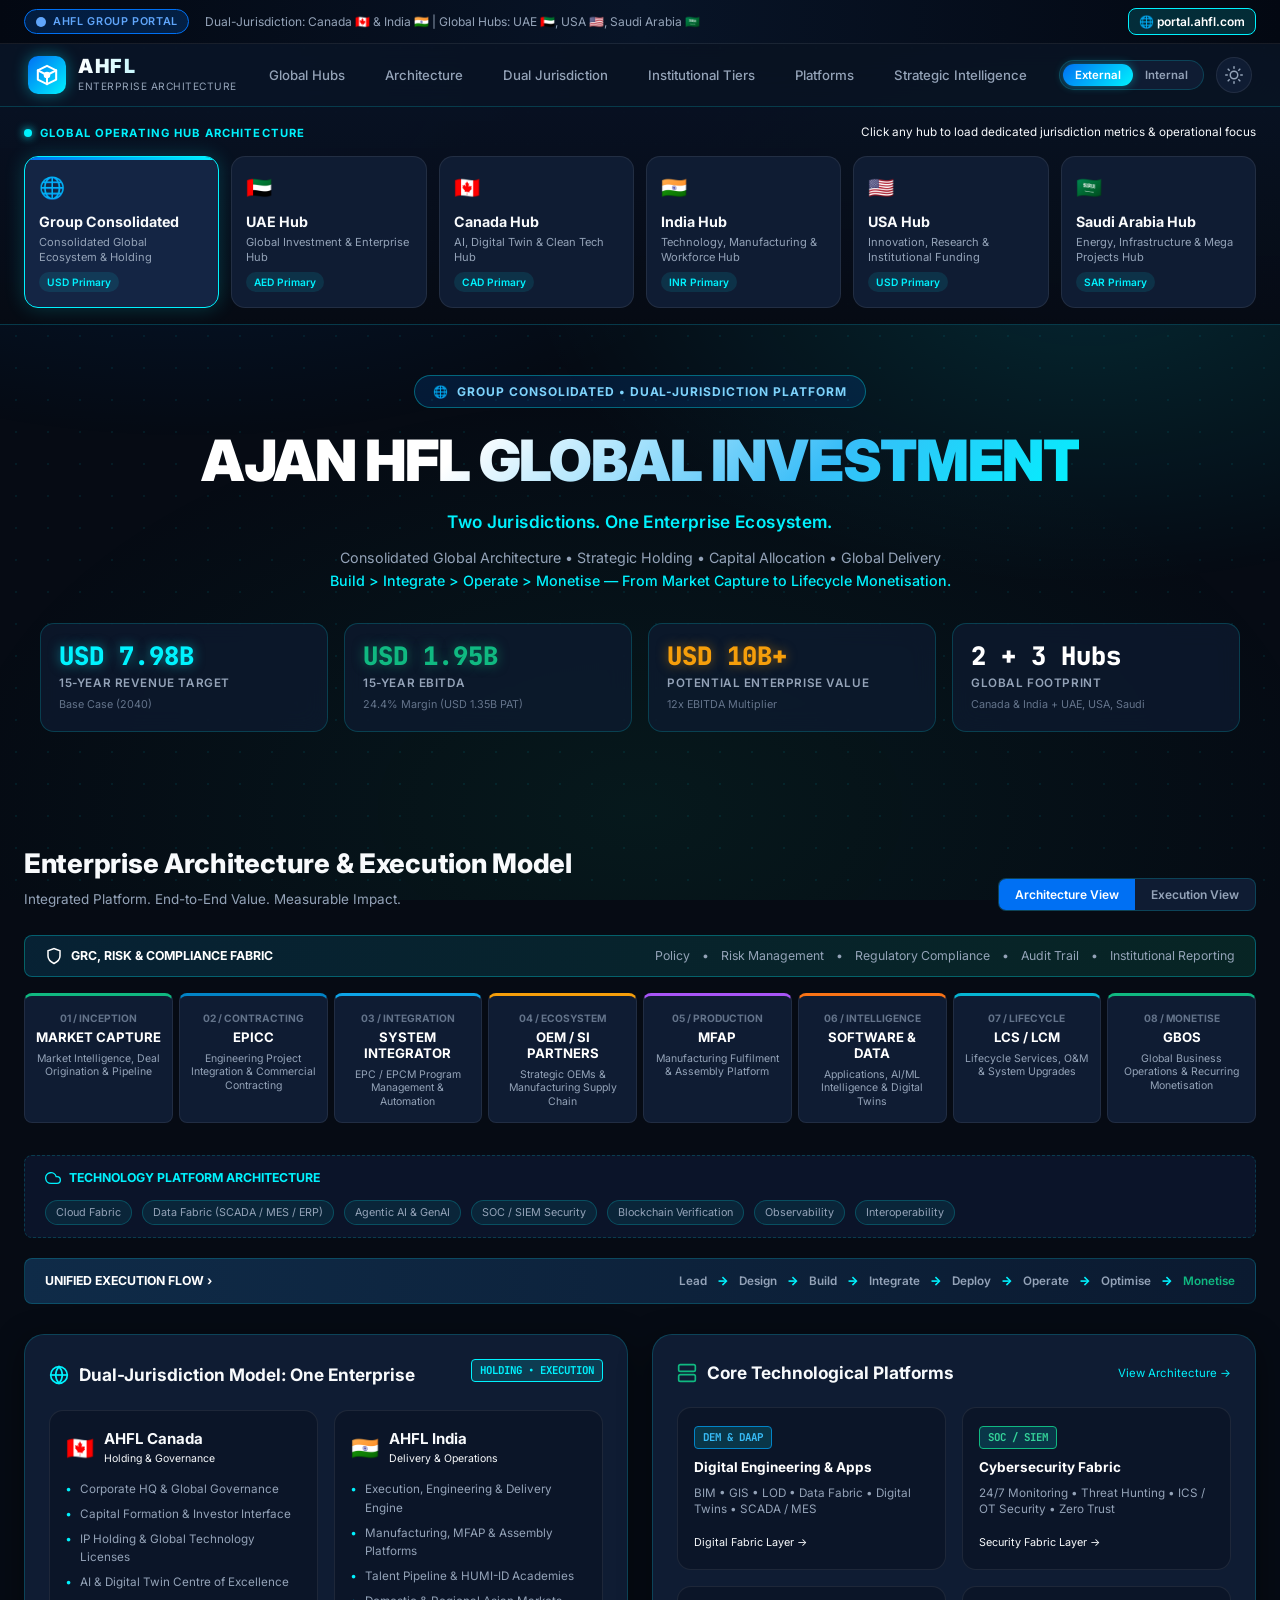
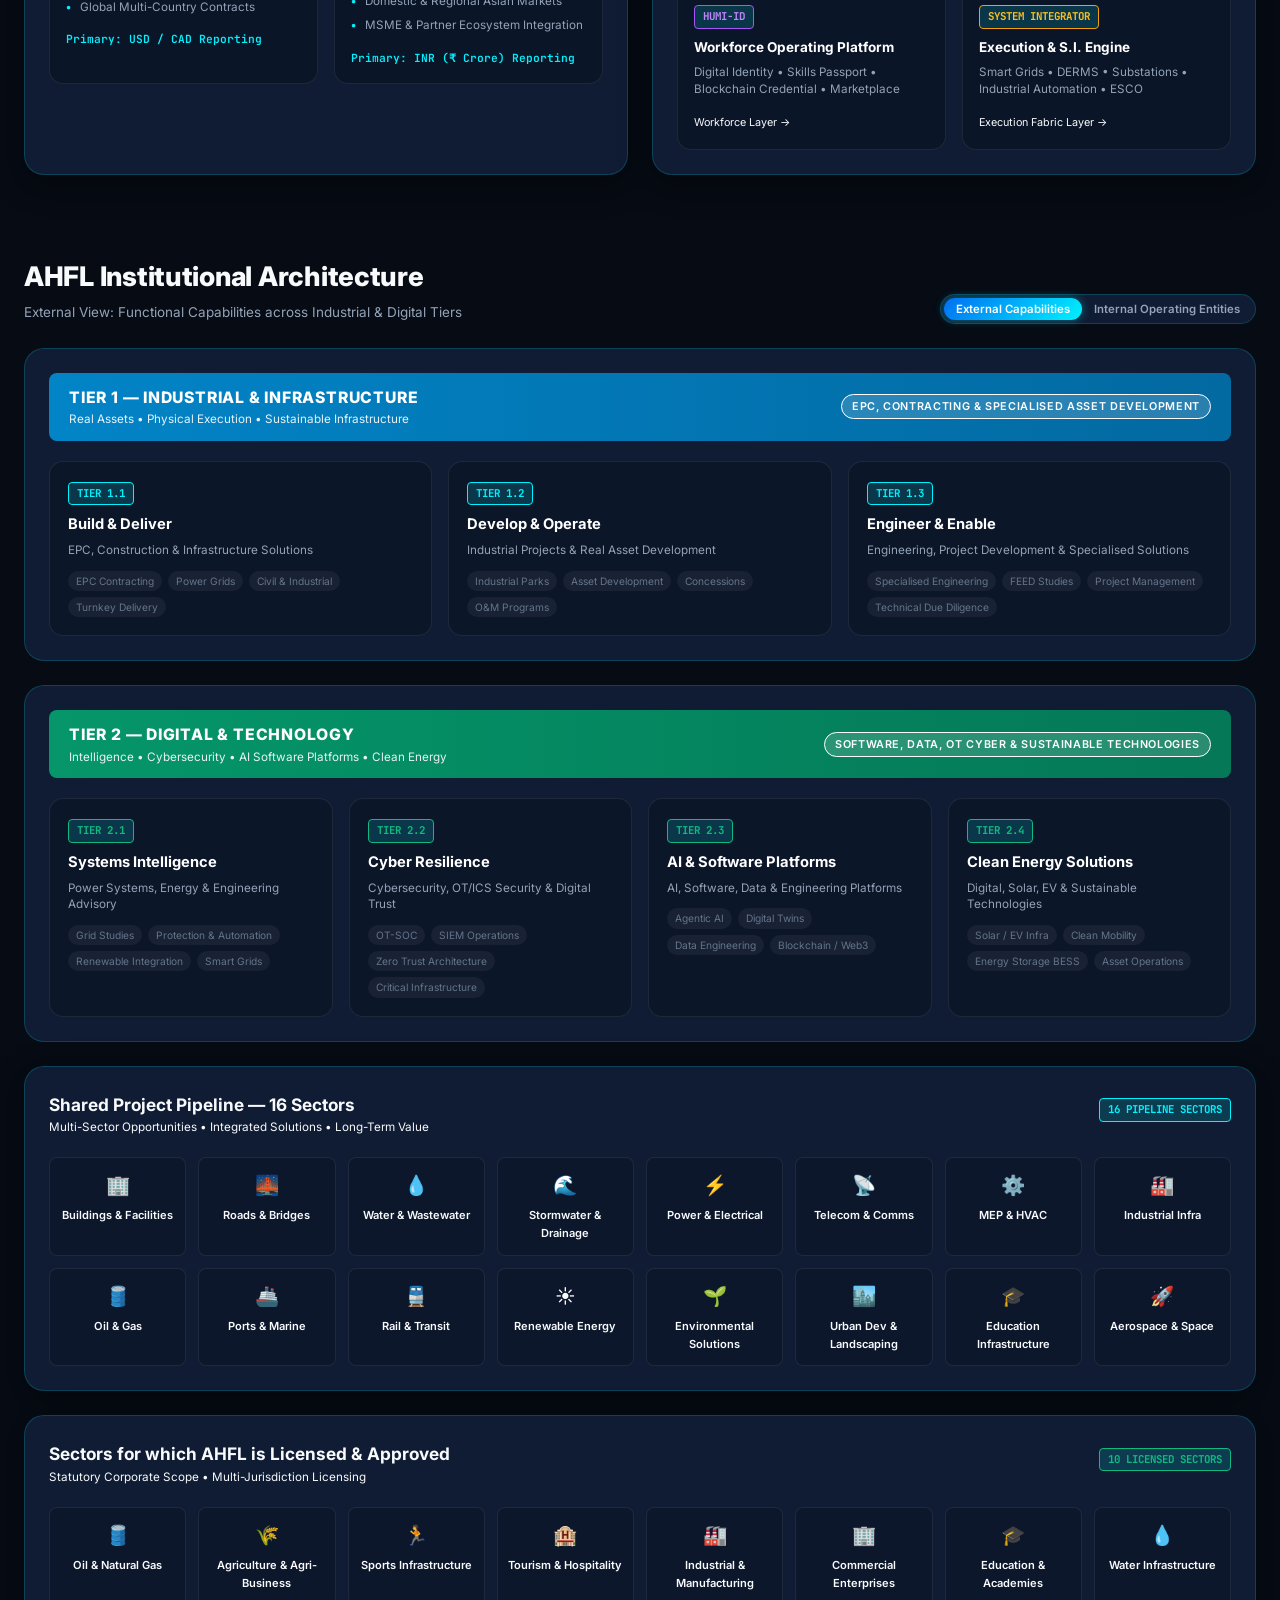
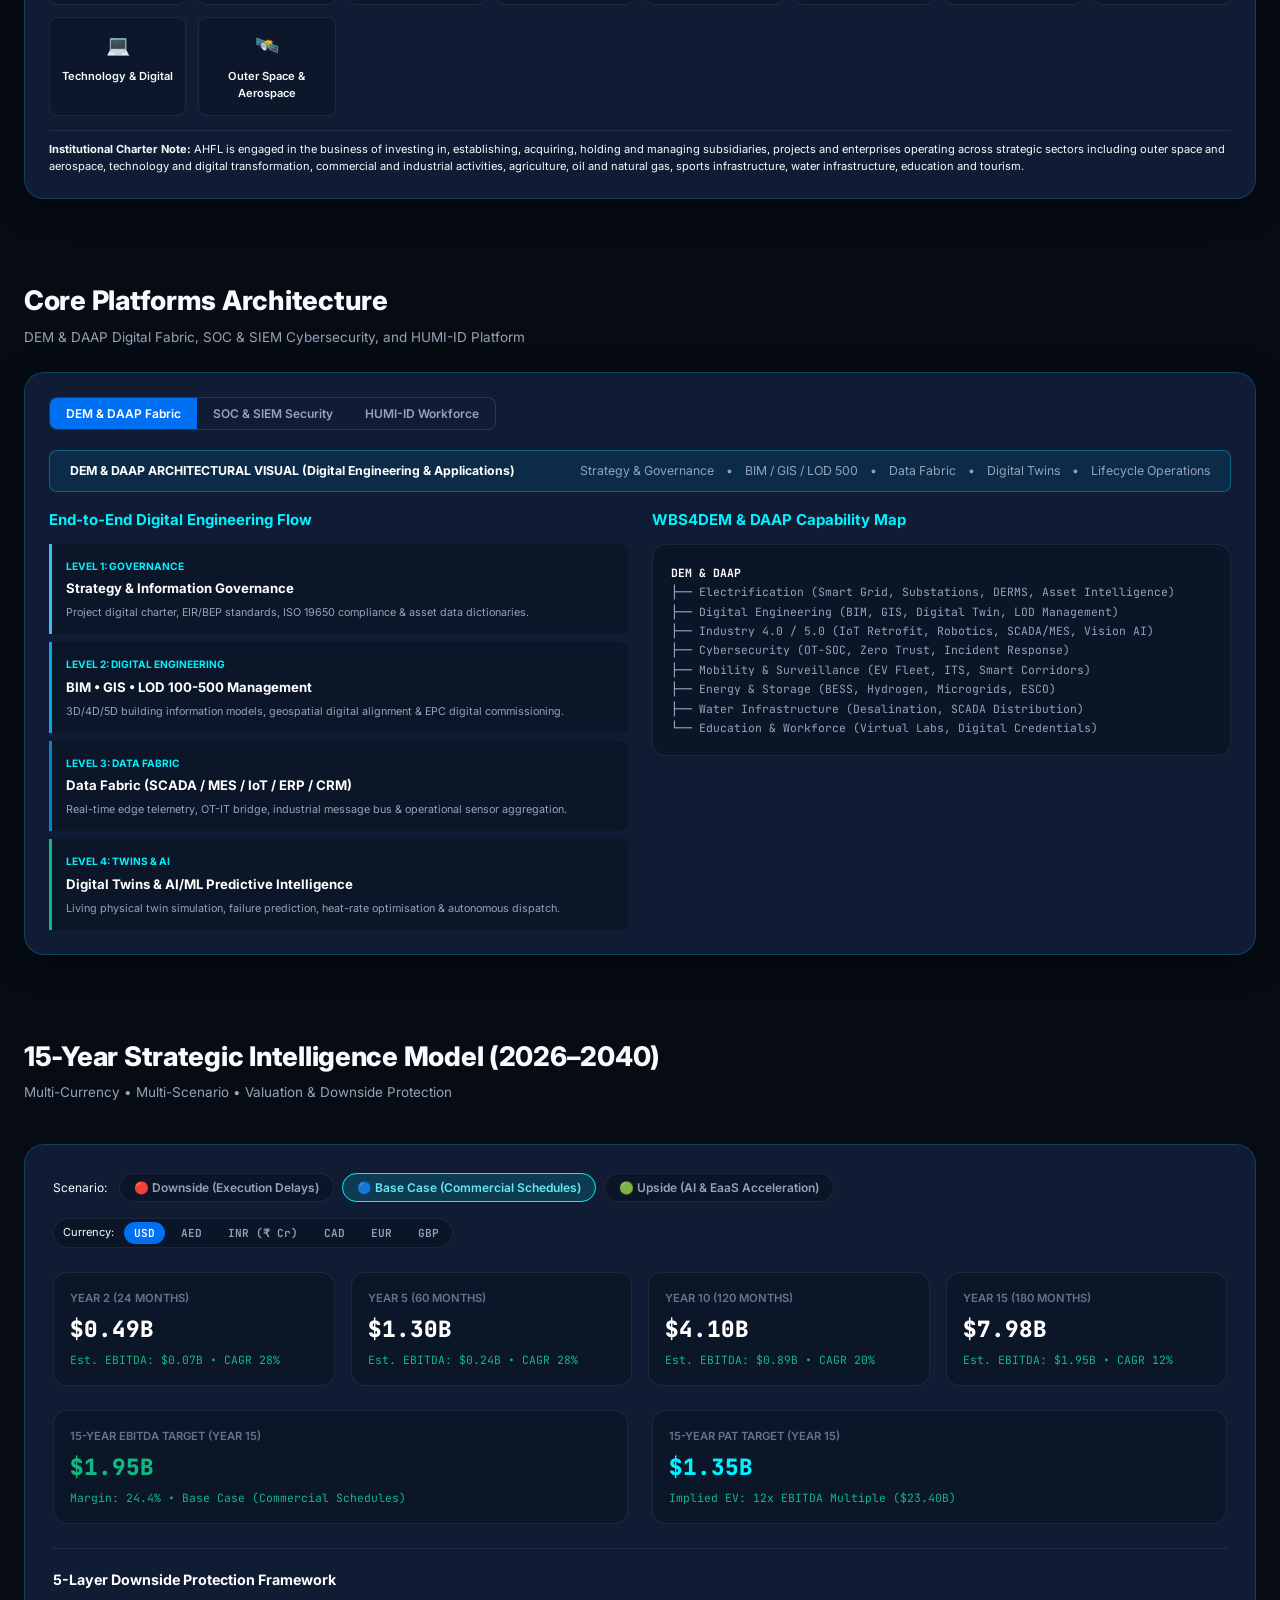
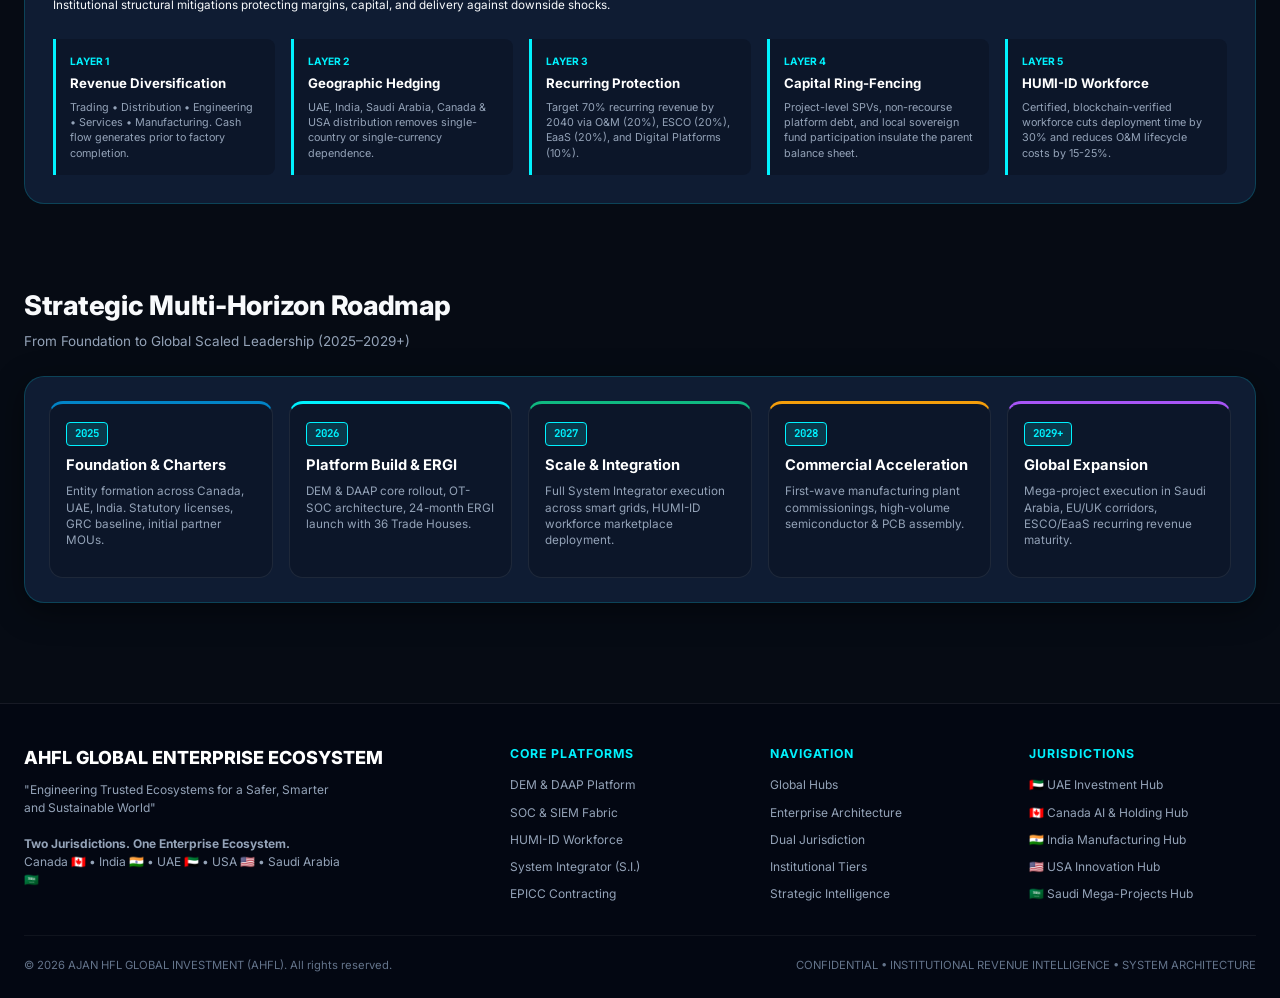
==== commit 535b728b: "Fix bullet entity rendering and remove AMS references, links, and pages" ====
--- a/index.html
+++ b/index.html
@@ -43,16 +43,13 @@
           <svg width="12" height="12" viewBox="0 0 24 24" fill="currentColor">
             <circle cx="12" cy="12" r="10" />
           </svg>
-          AHFL Group Parent Portal
+          AHFL Group Portal
         </span>
         <span class="text-muted">Dual-Jurisdiction: Canada 🇨🇦 &amp; India 🇮🇳 | Global Hubs: UAE 🇦🇪, USA 🇺🇸, Saudi Arabia 🇸🇦</span>
       </div>
       <div class="subdomain-links">
-        <a href="index.html" class="subdomain-link active" title="Current: AHFL Parent Portal">
+        <a href="index.html" class="subdomain-link active" title="Current: AHFL Portal">
           🌐 portal.ahfl.com
-        </a>
-        <a href="ams/index.html" class="subdomain-link subdomain-cta" title="Switch to AMS Sub-Domain Portal">
-          ⚡ ams.ahfl.com (AMS Electronics) &rarr;
         </a>
       </div>
     </aside>
@@ -86,7 +83,6 @@
         <a href="#institutional-tiers" class="nav-link">Institutional Tiers</a>
         <a href="#platforms" class="nav-link">Platforms</a>
         <a href="#intelligence" class="nav-link">Strategic Intelligence</a>
-        <a href="ams/index.html" class="nav-link" style="color: var(--cyan); font-weight: 600;">AMS Sub-Domain &nearr;</a>
       </nav>
 
       <div class="nav-actions">
@@ -809,7 +805,7 @@
             <div class="trajectory-card" style="border-top: 3px solid #00f2fe;">
               <div class="entity-code-badge">2026</div>
               <div class="entity-name">Platform Build &amp; ERGI</div>
-              <div class="entity-role">DEM &amp; DAAP core rollout, OT-SOC architecture, AMS 24-month ERGI launch with 36 Trade Houses.</div>
+              <div class="entity-role">DEM &amp; DAAP core rollout, OT-SOC architecture, 24-month ERGI launch with 36 Trade Houses.</div>
             </div>
             <div class="trajectory-card" style="border-top: 3px solid #10b981;">
               <div class="entity-code-badge">2027</div>
@@ -827,27 +823,6 @@
               <div class="entity-role">Mega-project execution in Saudi Arabia, EU/UK corridors, ESCO/EaaS recurring revenue maturity.</div>
             </div>
           </div>
-        </div>
-      </section>
-
-      <!-- ============================================
-           AMS SUB-DOMAIN CALLOUT (PARENT-TO-CHILD PORTAL)
-      ============================================= -->
-      <section class="ams-subdomain-cta-section" id="ams-portal-link">
-        <div class="ams-cta-content">
-          <span class="ams-subdomain-tag">Sub-Domain Portal &bull; Advanced Electronics</span>
-          <h2 class="ams-cta-title">AMS &mdash; Advanced Electronics Manufacturing Solutions</h2>
-          <p class="ams-cta-desc">
-            AHFL is the parent portal and institutional holding partner for AMS &mdash; India's Semiconductor &amp; Advanced Electronics Ecosystem Partner. Explore the 24-Month ERGI Commercial Roadmap, 28 States &amp; 36 Trade Houses network, 12-Leader Execution Architecture, and the Odisha Industrial Strategy.
-          </p>
-        </div>
-        <div>
-          <a href="ams/index.html" class="ams-cta-btn">
-            <span>Explore AMS Sub-Domain Portal (ams.ahfl.com)</span>
-            <svg width="18" height="18" viewBox="0 0 24 24" fill="none" stroke="currentColor" stroke-width="2.5">
-              <path d="M5 12h14M12 5l7 7-7 7" />
-            </svg>
-          </a>
         </div>
       </section>
     </main>
@@ -878,12 +853,13 @@
           </ul>
         </div>
         <div class="footer-col">
-          <h5>Sub-Domains</h5>
+          <h5>Navigation</h5>
           <ul class="footer-links">
-            <li><a href="ams/index.html"><strong>ams.ahfl.com (AMS Portal)</strong></a></li>
-            <li><a href="ams/index.html#external">AMS External Partner Ecosystem</a></li>
-            <li><a href="ams/index.html#internal">AMS 12-Leader Intranet</a></li>
-            <li><a href="ams/index.html#odisha">Odisha 26-Chapter Strategy</a></li>
+            <li><a href="#hubs">Global Hubs</a></li>
+            <li><a href="#architecture">Enterprise Architecture</a></li>
+            <li><a href="#dual-jurisdiction">Dual Jurisdiction</a></li>
+            <li><a href="#institutional-tiers">Institutional Tiers</a></li>
+            <li><a href="#intelligence">Strategic Intelligence</a></li>
           </ul>
         </div>
         <div class="footer-col">
@@ -917,4 +893,4 @@
   <script src="main.js"></script>
 </body>
 
-</html>+</html>
--- a/styles.css
+++ b/styles.css
@@ -1205,77 +1205,6 @@
   color: var(--text-secondary);
   line-height: 1.4;
 }
-
-/* ==========================================
-   AMS SUB-DOMAIN CALLOUT SECTION
-   ========================================== */
-.ams-subdomain-cta-section {
-  background: linear-gradient(135deg, rgba(2, 132, 199, 0.2), rgba(16, 185, 129, 0.15));
-  border: 1px solid rgba(0, 242, 254, 0.4);
-  border-radius: var(--radius-lg);
-  padding: 36px 32px;
-  margin: 40px auto;
-  max-width: 1380px;
-  display: flex;
-  align-items: center;
-  justify-content: space-between;
-  flex-wrap: wrap;
-  gap: 24px;
-  box-shadow: 0 0 35px rgba(0, 112, 243, 0.25);
-}
-
-.ams-cta-content {
-  max-width: 700px;
-}
-
-.ams-subdomain-tag {
-  display: inline-flex;
-  align-items: center;
-  gap: 8px;
-  padding: 4px 12px;
-  background: rgba(0, 242, 254, 0.15);
-  border: 1px solid var(--cyan);
-  border-radius: var(--radius-full);
-  color: var(--cyan);
-  font-size: 0.72rem;
-  font-weight: 700;
-  text-transform: uppercase;
-  margin-bottom: 12px;
-}
-
-.ams-cta-title {
-  font-size: 1.8rem;
-  font-weight: 800;
-  color: #fff;
-  margin-bottom: 8px;
-}
-
-.ams-cta-desc {
-  font-size: 0.9rem;
-  color: var(--text-secondary);
-  line-height: 1.5;
-}
-
-.ams-cta-btn {
-  display: inline-flex;
-  align-items: center;
-  gap: 10px;
-  background: linear-gradient(135deg, #0070f3, #00f2fe);
-  color: white;
-  text-decoration: none;
-  font-weight: 700;
-  font-size: 0.95rem;
-  padding: 14px 28px;
-  border-radius: var(--radius-full);
-  box-shadow: 0 0 20px rgba(0, 242, 254, 0.5);
-  transition: all var(--transition);
-}
-
-.ams-cta-btn:hover {
-  transform: translateY(-2px) scale(1.02);
-  box-shadow: 0 0 30px rgba(0, 242, 254, 0.7);
-}
-
 /* ==========================================
    FOOTER
    ========================================== */
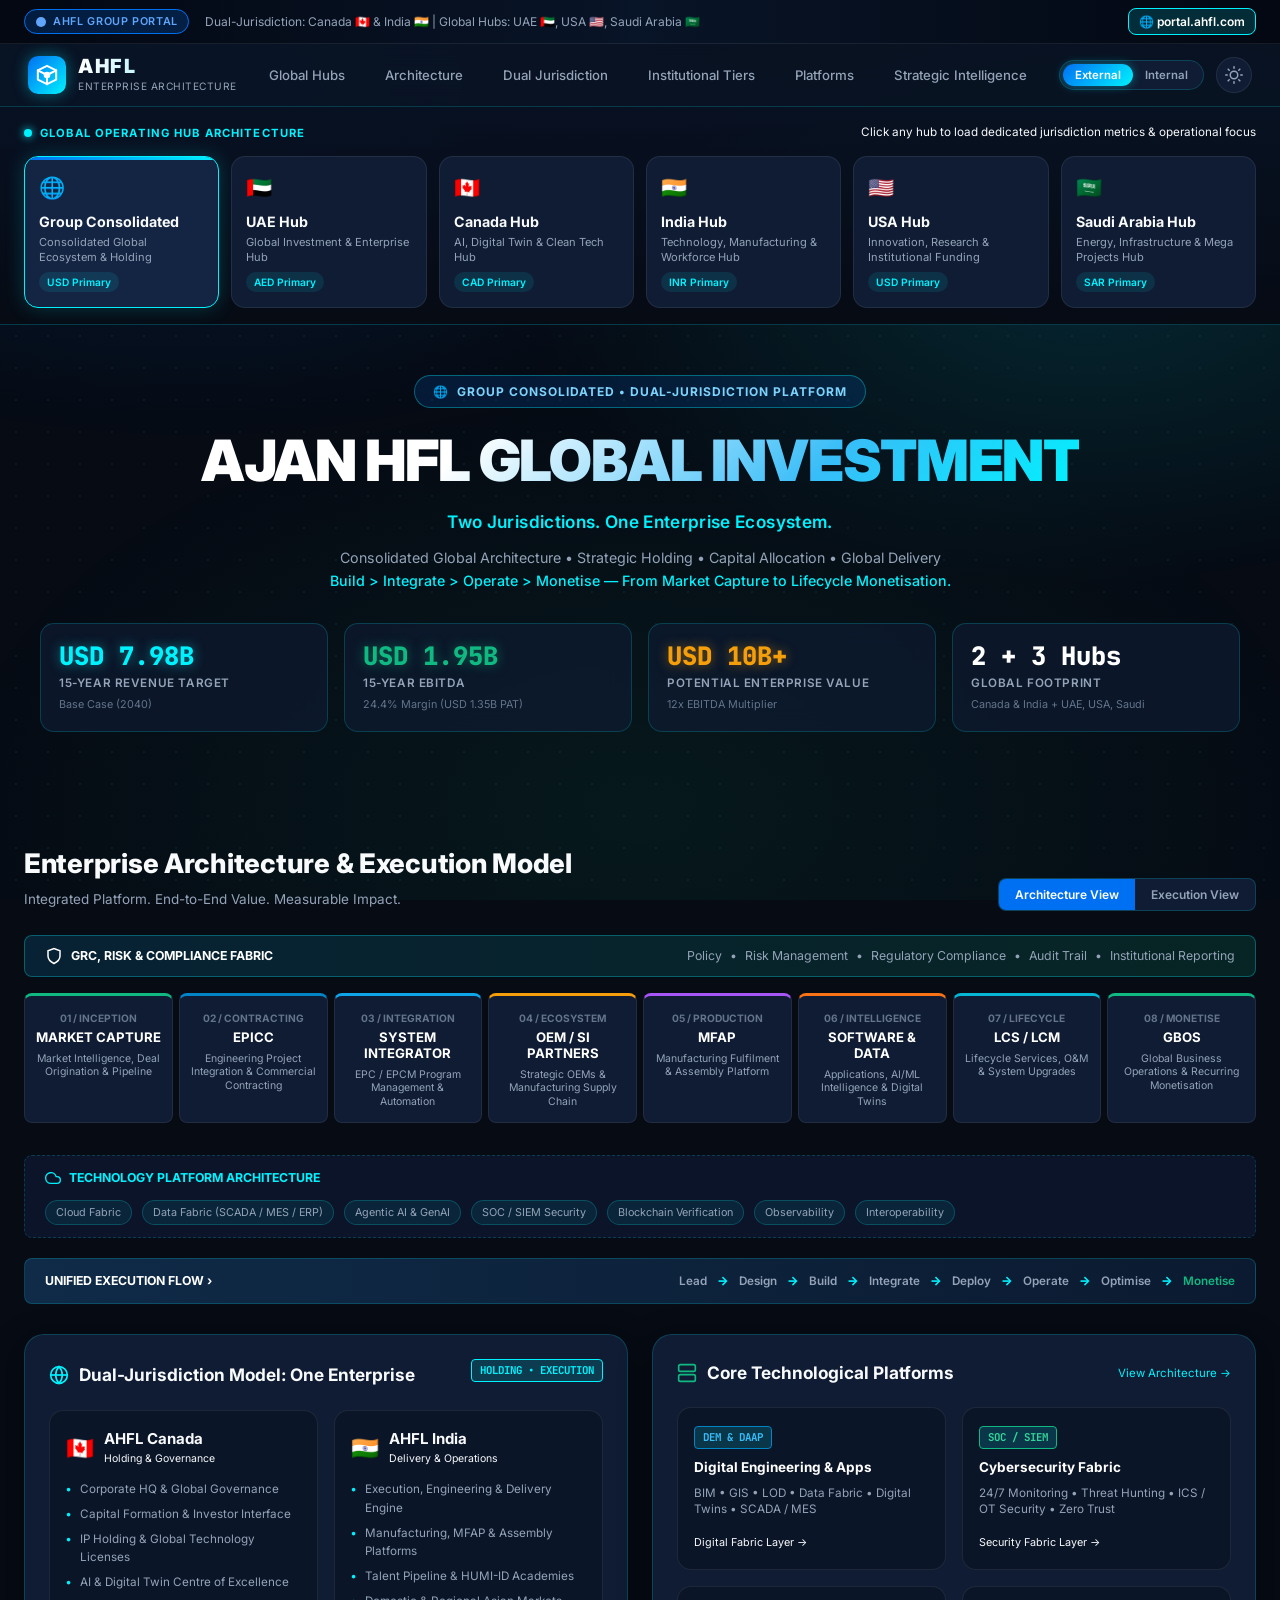
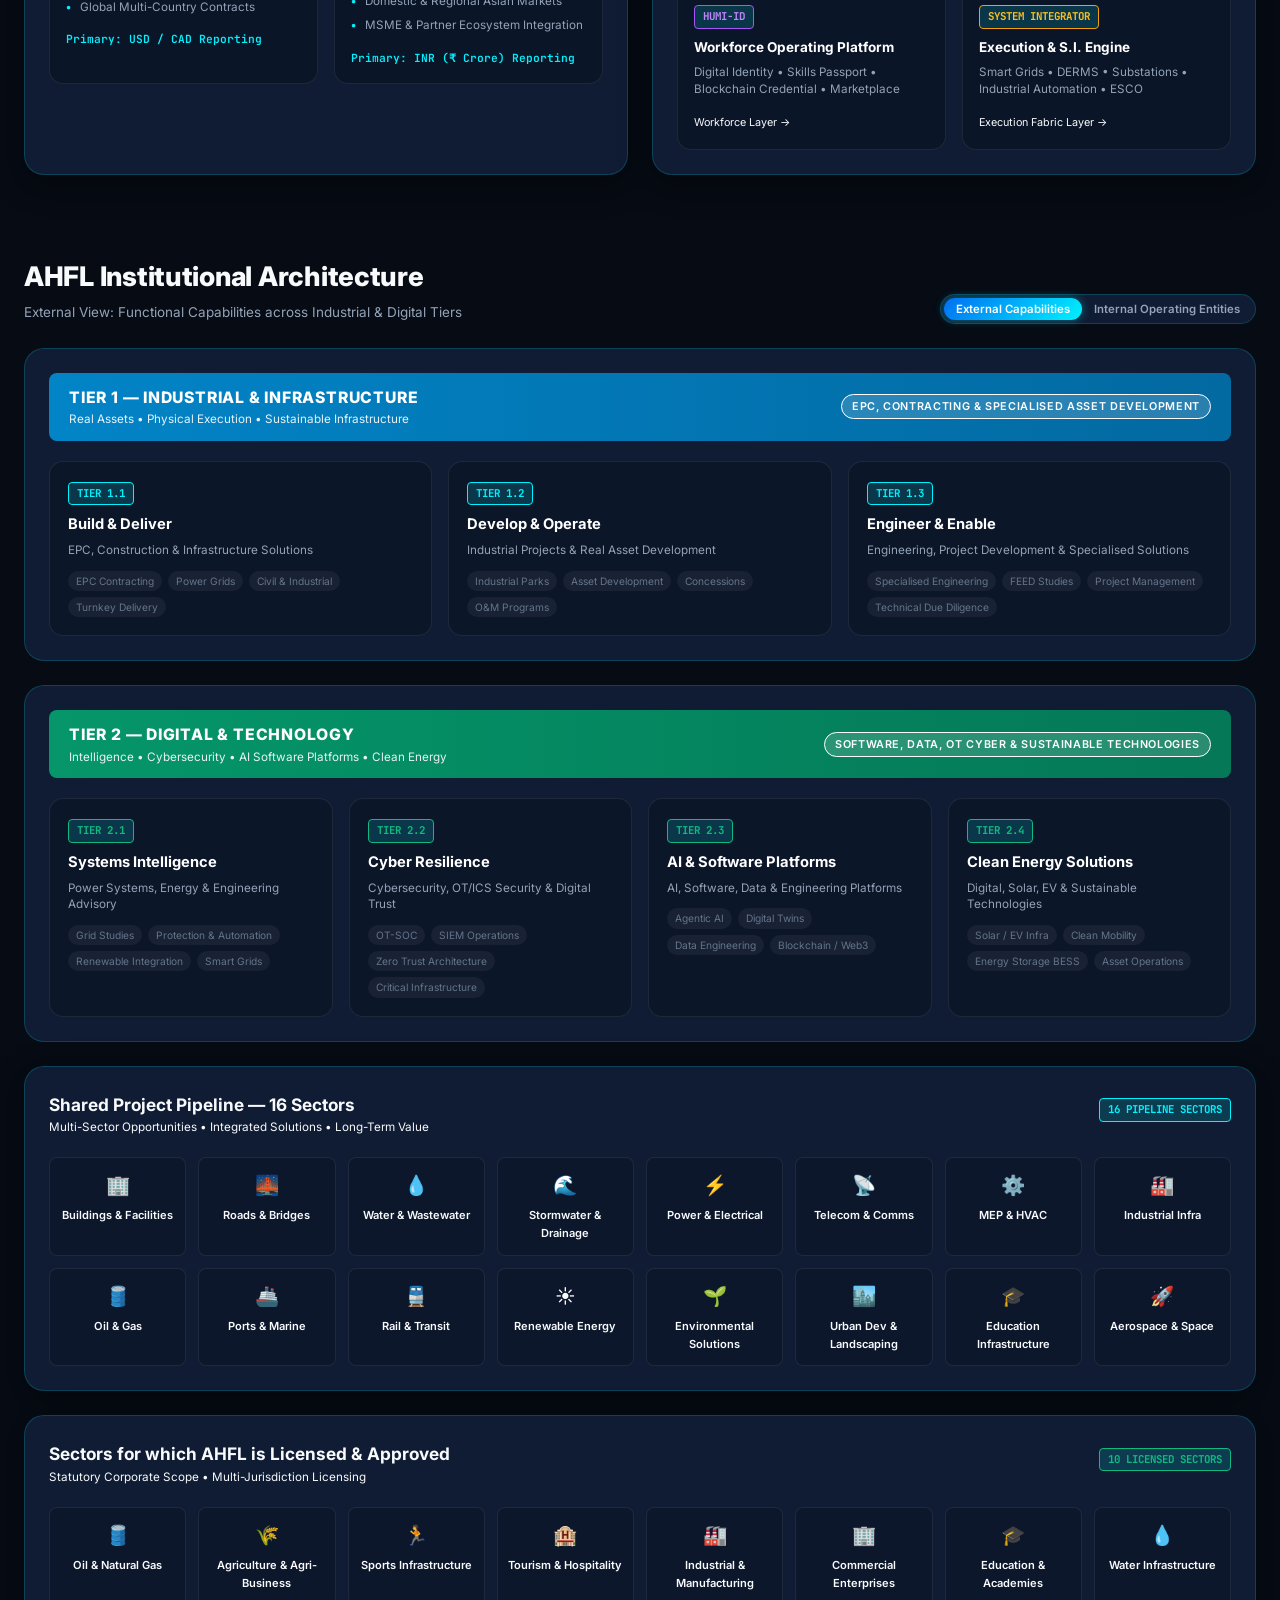
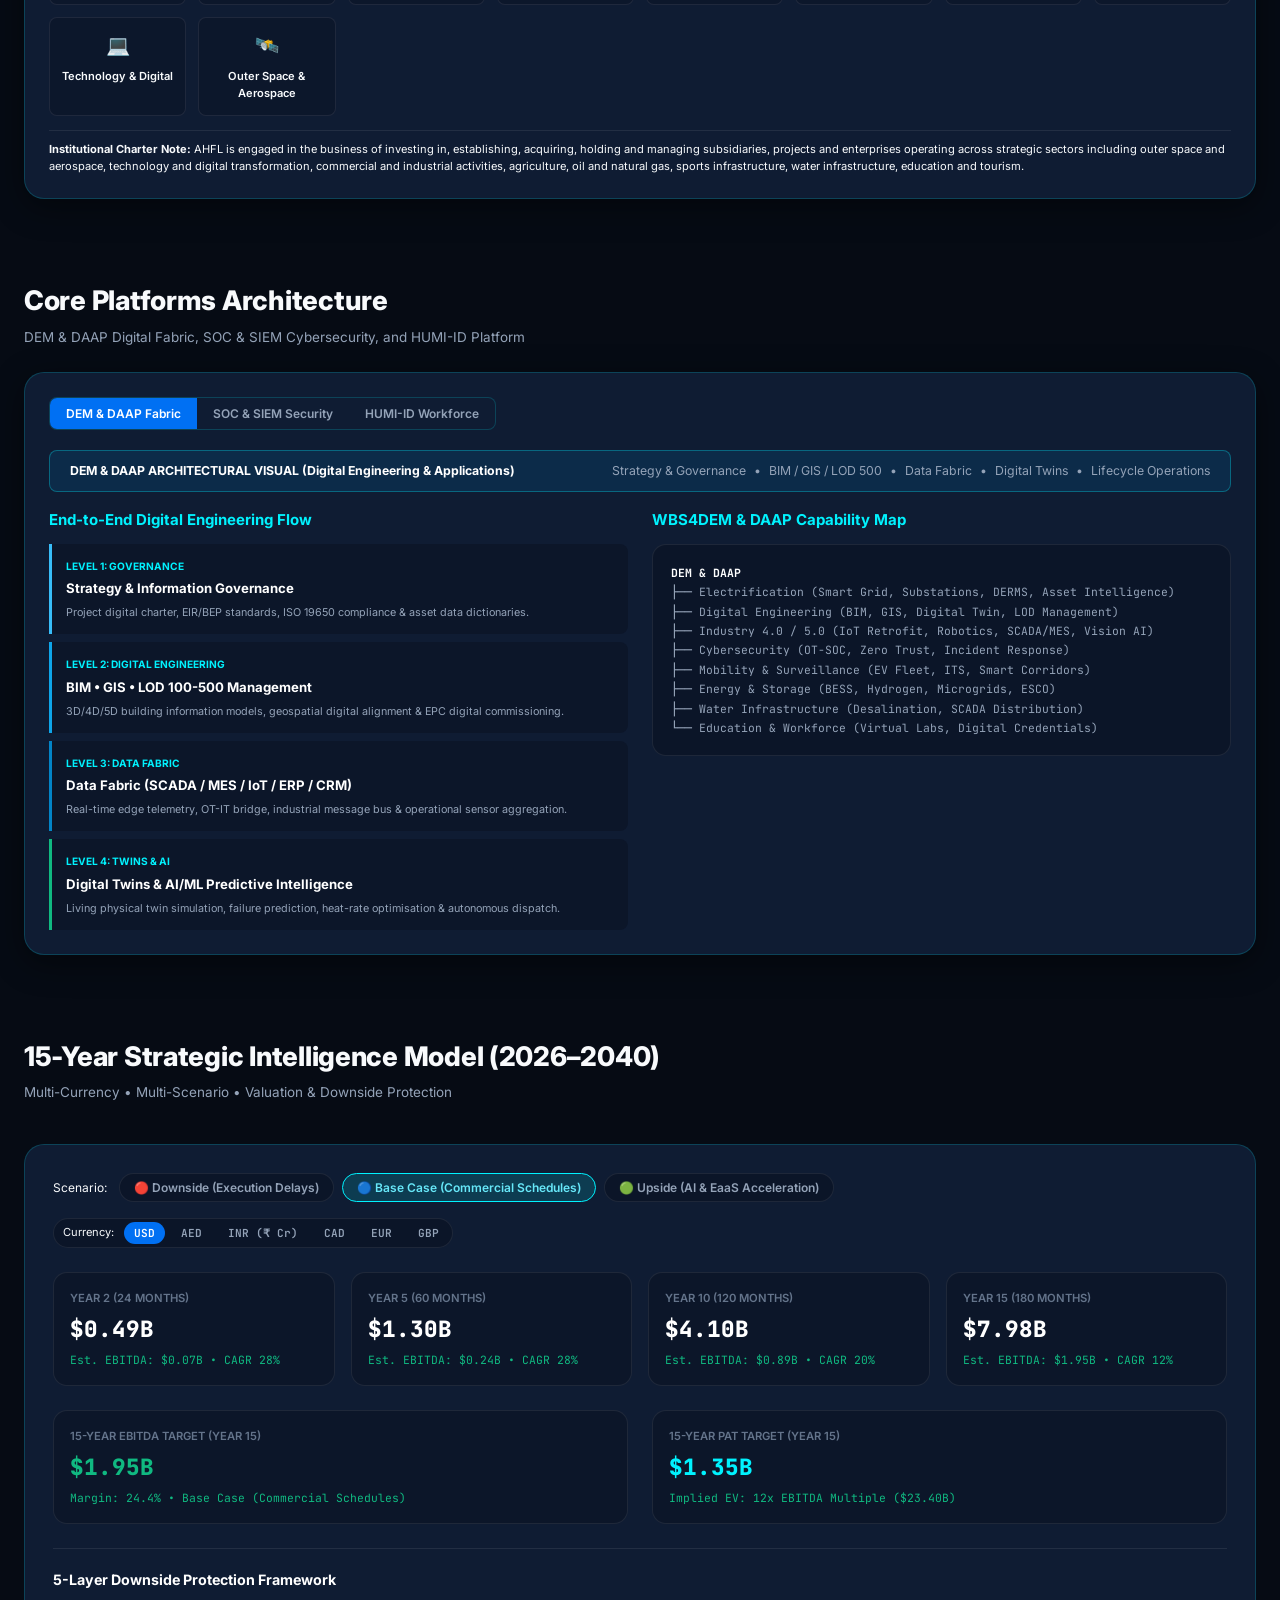
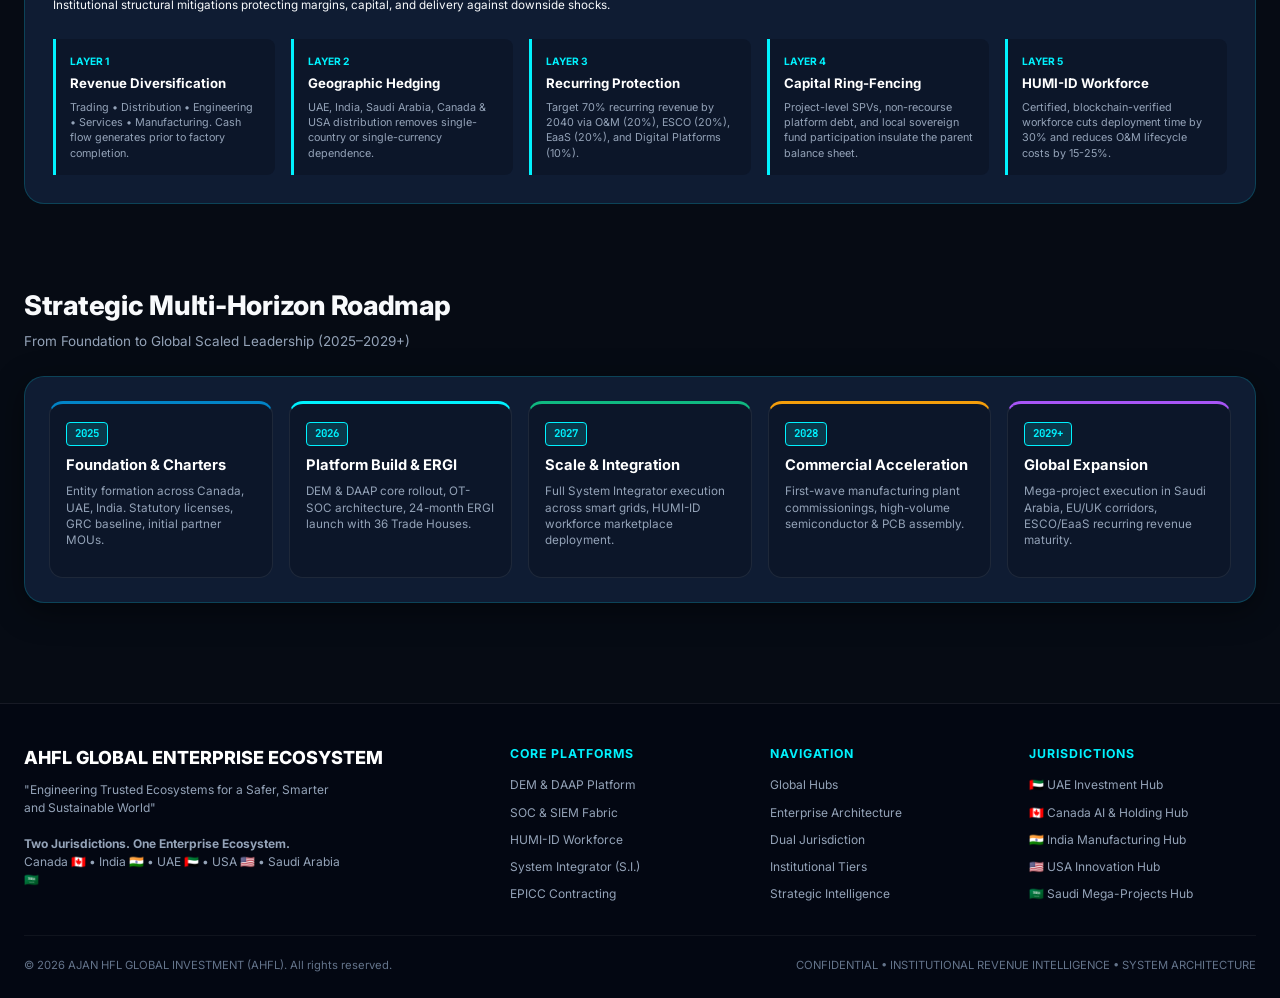
==== commit 8008a3b7: "Implement mobile-first responsive design, navigation drawer, and swipeable hub selector" ====
--- a/index.html
+++ b/index.html
@@ -45,7 +45,7 @@
           </svg>
           AHFL Group Portal
         </span>
-        <span class="text-muted">Dual-Jurisdiction: Canada 🇨🇦 &amp; India 🇮🇳 | Global Hubs: UAE 🇦🇪, USA 🇺🇸, Saudi Arabia 🇸🇦</span>
+        <span class="text-muted subdomain-desc">Dual-Jurisdiction: Canada 🇨🇦 &amp; India 🇮🇳 | Global Hubs: UAE 🇦🇪, USA 🇺🇸, Saudi Arabia 🇸🇦</span>
       </div>
       <div class="subdomain-links">
         <a href="index.html" class="subdomain-link active" title="Current: AHFL Portal">
@@ -196,6 +196,9 @@
         </div>
 
         <!-- 8-Segment Process Chevron Chain -->
+        <div class="mobile-scroll-hint">
+          <span>⇄ Swipe to explore 8-phase execution chain</span>
+        </div>
         <div class="chevron-chain-container">
           <div class="chevron-chain" id="chevronChain">
             <!-- Step 1: Market Capture -->
@@ -631,7 +634,7 @@
             <div class="two-col-grid" style="margin-top: 16px;">
               <div>
                 <h4 style="color: #c084fc; margin-bottom: 12px;">8-Stage Workforce Operating Lifecycle</h4>
-                <div class="protection-grid" style="grid-template-columns: 1fr 1fr; margin-top: 0;">
+                <div class="protection-grid two-by-two-grid" style="margin-top: 0;">
                   <div class="protection-card" style="border-left-color: #c084fc;">
                     <div class="protection-layer">Stage 1 &amp; 2</div>
                     <div class="protection-title">Train &amp; Certify</div>
--- a/styles.css
+++ b/styles.css
@@ -77,6 +77,7 @@
 html {
   scroll-behavior: smooth;
   font-size: 15px;
+  -webkit-text-size-adjust: 100%;
 }
 
 body {
@@ -86,6 +87,10 @@
   line-height: 1.6;
   overflow-x: hidden;
   transition: background-color var(--transition), color var(--transition);
+}
+
+body.nav-open {
+  overflow: hidden;
 }
 
 /* Ambient Background */
@@ -334,20 +339,45 @@
 /* Mobile Hamburger */
 .hamburger {
   display: none;
-  background: none;
-  border: none;
+  background: var(--bg-card);
+  border: 1px solid var(--border-subtle);
+  border-radius: var(--radius-sm);
   cursor: pointer;
   flex-direction: column;
+  justify-content: center;
+  align-items: center;
   gap: 5px;
-  padding: 6px;
+  width: 38px;
+  height: 38px;
+  padding: 8px;
+  transition: all var(--transition);
+}
+
+.hamburger:hover,
+.hamburger.active {
+  border-color: var(--cyan);
+  background: rgba(0, 242, 254, 0.1);
 }
 
 .hamburger span {
-  width: 22px;
+  width: 20px;
   height: 2px;
   background: var(--text-primary);
   border-radius: 2px;
-  transition: var(--transition);
+  transition: transform var(--transition), opacity var(--transition);
+  transform-origin: center;
+}
+
+.hamburger.active span:nth-child(1) {
+  transform: translateY(7px) rotate(45deg);
+}
+
+.hamburger.active span:nth-child(2) {
+  opacity: 0;
+}
+
+.hamburger.active span:nth-child(3) {
+  transform: translateY(-7px) rotate(-45deg);
 }
 
 /* ==========================================
@@ -660,13 +690,35 @@
 
 .grc-badges {
   display: flex;
-  gap: 12px;
-  color: var(--text-secondary);
+  flex-wrap: wrap;
+  align-items: center;
+  gap: 8px;
+  color: var(--text-secondary);
+}
+
+section[id], [id] {
+  scroll-margin-top: 96px;
 }
 
 /* 8-Segment Process Chevron Chain */
+.mobile-scroll-hint {
+  display: none;
+  font-size: 0.72rem;
+  color: var(--cyan);
+  font-weight: 600;
+  text-align: center;
+  padding: 6px 14px;
+  background: rgba(0, 242, 254, 0.08);
+  border: 1px dashed rgba(0, 242, 254, 0.3);
+  border-radius: var(--radius-full);
+  margin-bottom: 10px;
+  letter-spacing: 0.03em;
+}
+
 .chevron-chain-container {
   overflow-x: auto;
+  scroll-snap-type: x mandatory;
+  -webkit-overflow-scrolling: touch;
   padding-bottom: 12px;
   margin-bottom: 20px;
 }
@@ -687,6 +739,7 @@
   cursor: pointer;
   transition: all var(--transition);
   position: relative;
+  scroll-snap-align: start;
 }
 
 .chevron-step:hover {
@@ -840,7 +893,8 @@
 }
 
 /* Dual Jurisdiction Cards */
-.jurisdiction-cards {
+.jurisdiction-cards,
+.two-by-two-grid {
   display: grid;
   grid-template-columns: 1fr 1fr;
   gap: 16px;
@@ -1224,18 +1278,6 @@
   margin-bottom: 32px;
 }
 
-@media (max-width: 850px) {
-  .footer-content {
-    grid-template-columns: 1fr 1fr;
-  }
-}
-
-@media (max-width: 500px) {
-  .footer-content {
-    grid-template-columns: 1fr;
-  }
-}
-
 .footer-brand h4 {
   font-size: 1.2rem;
   font-weight: 800;
@@ -1336,3 +1378,441 @@
 .modal-close-btn:hover {
   color: #fff;
 }
+
+/* ==========================================
+   RESPONSIVE DESIGN & MOBILE-FIRST ENHANCEMENTS
+   ========================================== */
+
+/* Tablet & Mobile Breakpoint (<= 960px) */
+@media (max-width: 960px) {
+  .subdomain-desc {
+    display: none;
+  }
+
+  .navbar {
+    padding: 10px 18px;
+    top: 36px;
+  }
+
+  .nav-wordmark {
+    font-size: 1.2rem;
+  }
+
+  .nav-sub-label {
+    font-size: 0.62rem;
+  }
+
+  .hamburger {
+    display: flex;
+  }
+
+  .nav-links {
+    position: absolute;
+    top: 100%;
+    left: 0;
+    right: 0;
+    width: 100%;
+    height: calc(100vh - 92px);
+    max-height: calc(100vh - 92px);
+    background: #060b14;
+    border-top: 1px solid var(--border);
+    flex-direction: column;
+    align-items: stretch;
+    padding: 20px 20px 40px;
+    gap: 8px;
+    transform: translateY(-10px);
+    opacity: 0;
+    pointer-events: none;
+    transition: transform 0.25s cubic-bezier(0.16, 1, 0.3, 1), opacity 0.2s ease;
+    overflow-y: auto;
+    z-index: 999;
+    box-shadow: 0 20px 40px rgba(0, 0, 0, 0.85);
+  }
+
+  .nav-links.open {
+    transform: translateY(0);
+    opacity: 1;
+    pointer-events: auto;
+  }
+
+  .nav-link {
+    font-size: 1.05rem;
+    font-weight: 600;
+    padding: 14px 18px;
+    border-radius: var(--radius-md);
+    background: rgba(15, 28, 51, 0.6);
+    border: 1px solid var(--border-subtle);
+    display: flex;
+    align-items: center;
+    justify-content: space-between;
+    min-height: 48px;
+  }
+
+  .nav-link::after {
+    content: '→';
+    font-size: 1rem;
+    color: var(--cyan);
+    opacity: 0.8;
+  }
+
+  .nav-link:hover,
+  .nav-link.active {
+    background: rgba(0, 242, 254, 0.12);
+    border-color: var(--cyan);
+    color: #fff;
+  }
+
+  .two-col-grid {
+    grid-template-columns: 1fr;
+    gap: 16px;
+  }
+
+  .footer-content {
+    grid-template-columns: 1fr 1fr;
+    gap: 28px;
+  }
+}
+
+/* Mobile Devices (<= 768px) */
+@media (max-width: 768px) {
+  .subdomain-bar {
+    padding: 6px 14px;
+    font-size: 0.75rem;
+    height: 36px;
+  }
+
+  .navbar {
+    padding: 8px 14px;
+    top: 36px;
+  }
+
+  /* Hubs horizontal touch carousel */
+  .hubs-header-strip {
+    padding: 14px 14px 16px;
+  }
+
+  .hubs-title-row {
+    flex-direction: column;
+    align-items: flex-start;
+    gap: 4px;
+    margin-bottom: 12px;
+  }
+
+  .hubs-badge {
+    font-size: 0.72rem;
+  }
+
+  .hubs-subtitle {
+    font-size: 0.74rem !important;
+  }
+
+  .hubs-grid {
+    display: flex;
+    overflow-x: auto;
+    scroll-snap-type: x mandatory;
+    -webkit-overflow-scrolling: touch;
+    gap: 10px;
+    padding: 4px 14px 10px;
+    margin: 0 -14px;
+    scrollbar-width: thin;
+    scrollbar-color: rgba(0, 242, 254, 0.4) transparent;
+  }
+
+  .hubs-grid::-webkit-scrollbar {
+    height: 4px;
+  }
+
+  .hubs-grid::-webkit-scrollbar-thumb {
+    background: rgba(0, 242, 254, 0.4);
+    border-radius: 4px;
+  }
+
+  .hub-card {
+    flex: 0 0 215px;
+    scroll-snap-align: start;
+    padding: 12px;
+    min-width: 0;
+  }
+
+  .hub-flag {
+    font-size: 1.25rem;
+    margin-bottom: 4px;
+  }
+
+  .hub-name {
+    font-size: 0.9rem;
+  }
+
+  .hub-role {
+    font-size: 0.7rem;
+    display: -webkit-box;
+    -webkit-line-clamp: 2;
+    -webkit-box-orient: vertical;
+    overflow: hidden;
+  }
+
+  /* Hero Section */
+  .hero {
+    padding: 28px 14px 20px;
+  }
+
+  .hero-jurisdiction-tag {
+    font-size: 0.72rem;
+    padding: 5px 12px;
+    white-space: normal;
+    text-align: center;
+    line-height: 1.35;
+    margin-bottom: 14px;
+  }
+
+  .hero-title {
+    font-size: clamp(1.75rem, 6.5vw, 2.4rem);
+    line-height: 1.2;
+    margin-bottom: 10px;
+  }
+
+  .hero-tagline {
+    font-size: 0.95rem;
+    margin-bottom: 8px;
+  }
+
+  .hero-sub {
+    font-size: 0.85rem;
+    line-height: 1.5;
+    margin-bottom: 24px;
+  }
+
+  /* Hero Metrics in 2x2 Grid */
+  .hero-metrics-grid {
+    grid-template-columns: repeat(2, 1fr);
+    gap: 10px;
+    margin-bottom: 24px;
+  }
+
+  .metric-card {
+    padding: 12px 10px;
+  }
+
+  .metric-val {
+    font-size: 1.2rem !important;
+  }
+
+  .metric-label {
+    font-size: 0.7rem !important;
+  }
+
+  .metric-sub {
+    font-size: 0.65rem !important;
+  }
+
+  /* Mobile scroll hint */
+  .mobile-scroll-hint {
+    display: block;
+  }
+
+  /* Section Containers */
+  .section-container {
+    padding: 28px 14px;
+  }
+
+  .section-head {
+    flex-direction: column;
+    align-items: flex-start;
+    gap: 12px;
+    margin-bottom: 16px;
+  }
+
+  .section-title {
+    font-size: 1.45rem;
+  }
+
+  .panel-box {
+    padding: 16px 12px;
+    border-radius: var(--radius-md);
+  }
+
+  .jurisdiction-cards,
+  .two-by-two-grid {
+    grid-template-columns: 1fr;
+    gap: 12px;
+  }
+
+  .tier-section-card {
+    padding: 16px 12px;
+  }
+
+  .tier-banner {
+    flex-direction: column;
+    align-items: flex-start;
+    gap: 6px;
+    padding: 10px 14px;
+  }
+
+  .tier-banner-title {
+    font-size: 0.95rem;
+  }
+
+  .entity-cards-grid {
+    grid-template-columns: 1fr;
+  }
+
+  /* Intelligence Dashboard */
+  .intelligence-dashboard {
+    padding: 18px 12px;
+    margin-top: 24px;
+  }
+
+  .scenario-controls {
+    flex-direction: column;
+    align-items: stretch;
+    gap: 12px;
+  }
+
+  .scenario-pills {
+    display: flex;
+    width: 100%;
+    gap: 6px;
+    overflow-x: auto;
+    padding-bottom: 4px;
+  }
+
+  .scenario-pill {
+    flex: 1 0 auto;
+    justify-content: center;
+    font-size: 0.74rem;
+    padding: 8px 12px;
+    min-height: 40px;
+  }
+
+  .currency-pills {
+    width: 100%;
+    display: flex;
+    justify-content: space-between;
+    overflow-x: auto;
+  }
+
+  .currency-btn {
+    flex: 1;
+    text-align: center;
+    padding: 6px 2px;
+    font-size: 0.72rem;
+    min-height: 36px;
+  }
+
+  .trajectory-cards {
+    grid-template-columns: 1fr 1fr;
+    gap: 10px;
+  }
+
+  .trajectory-rev {
+    font-size: 1.25rem;
+  }
+
+  .protection-grid {
+    grid-template-columns: 1fr;
+    gap: 10px;
+  }
+
+  .footer {
+    padding: 32px 14px 20px;
+    margin-top: 40px;
+  }
+
+  .footer-content {
+    grid-template-columns: 1fr;
+    gap: 24px;
+  }
+
+  .modal-box {
+    padding: 20px 14px;
+    max-height: 90vh;
+    width: 95%;
+  }
+}
+
+/* Small SmartPhones (<= 480px) */
+@media (max-width: 480px) {
+  .nav-sub-label {
+    display: none;
+  }
+
+  .nav-wordmark {
+    font-size: 1.15rem;
+  }
+
+  .nav-logo-emblem {
+    width: 32px;
+    height: 32px;
+  }
+
+  .view-mode-pill {
+    padding: 2px;
+  }
+
+  .mode-btn {
+    padding: 3px 8px;
+    font-size: 0.7rem;
+  }
+
+  .theme-toggle {
+    width: 32px;
+    height: 32px;
+  }
+
+  .hamburger {
+    width: 34px;
+    height: 34px;
+    padding: 6px;
+  }
+
+  .hubs-grid .hub-card {
+    flex: 0 0 190px;
+    padding: 10px;
+  }
+
+  .hero-metrics-grid {
+    grid-template-columns: 1fr 1fr;
+    gap: 8px;
+  }
+
+  .sectors-grid {
+    grid-template-columns: repeat(2, 1fr);
+    gap: 8px;
+  }
+
+  .sector-card {
+    padding: 10px 6px;
+  }
+
+  .sector-name {
+    font-size: 0.7rem;
+  }
+
+  .trajectory-cards {
+    grid-template-columns: 1fr;
+  }
+
+  .trajectory-rev {
+    font-size: 1.15rem;
+  }
+}
+
+/* Extra Compact Phones (<= 360px) */
+@media (max-width: 360px) {
+  .subdomain-bar {
+    padding: 4px 10px;
+    font-size: 0.7rem;
+  }
+
+  .navbar {
+    padding: 6px 10px;
+  }
+
+  .hero-title {
+    font-size: 1.55rem;
+  }
+
+  .hero-metrics-grid {
+    grid-template-columns: 1fr;
+  }
+}
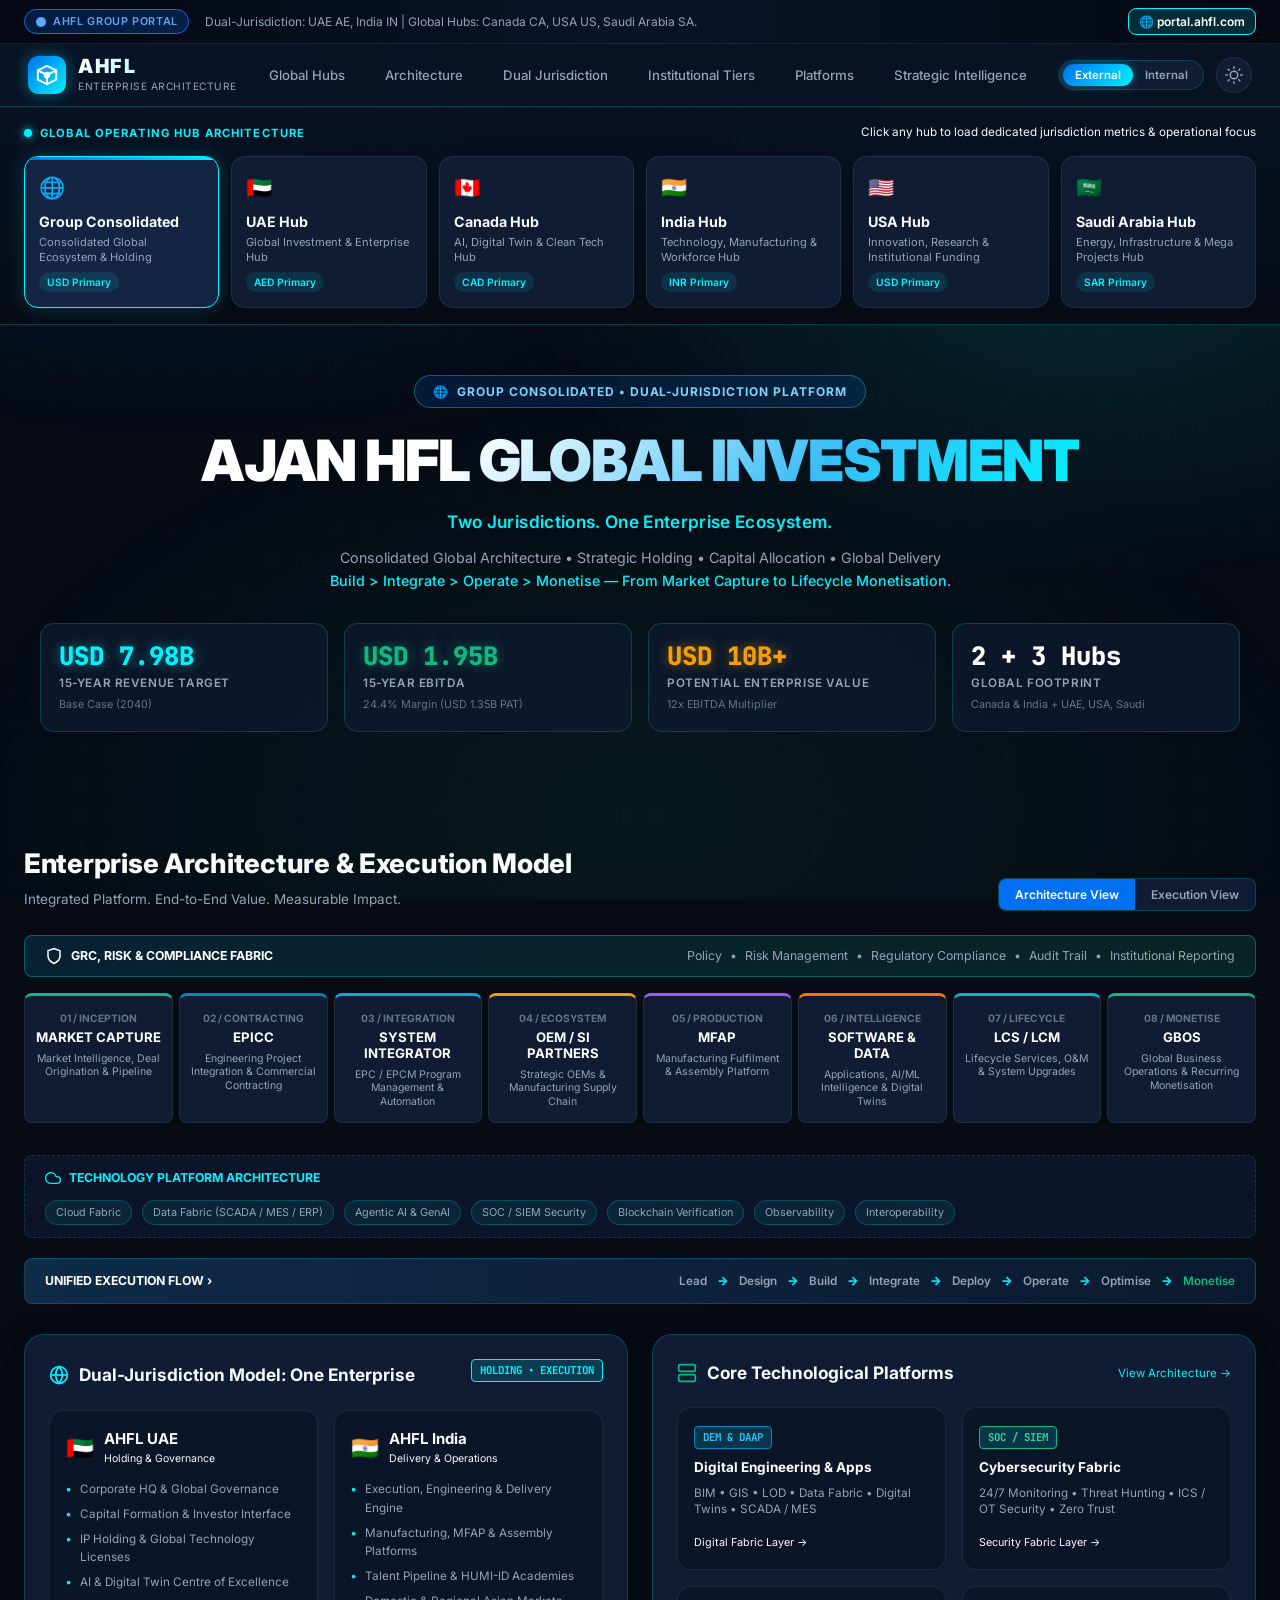
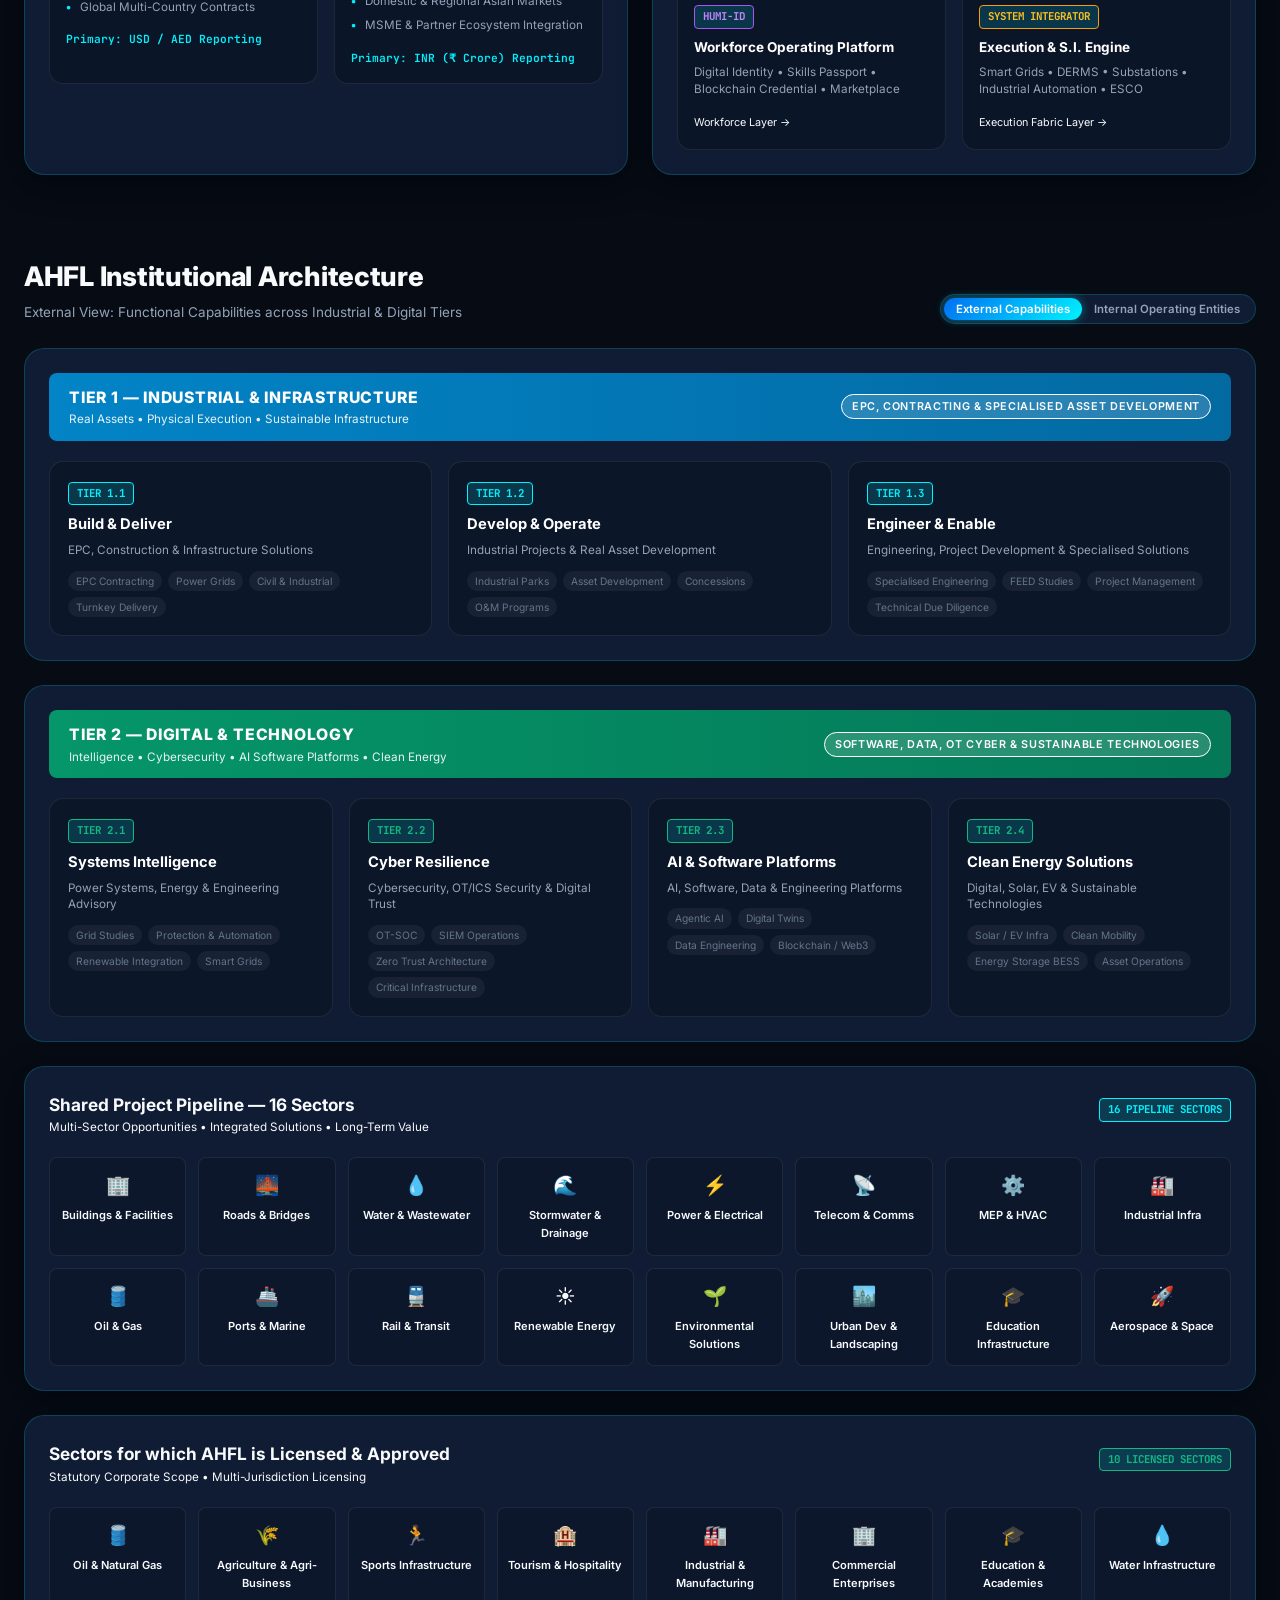
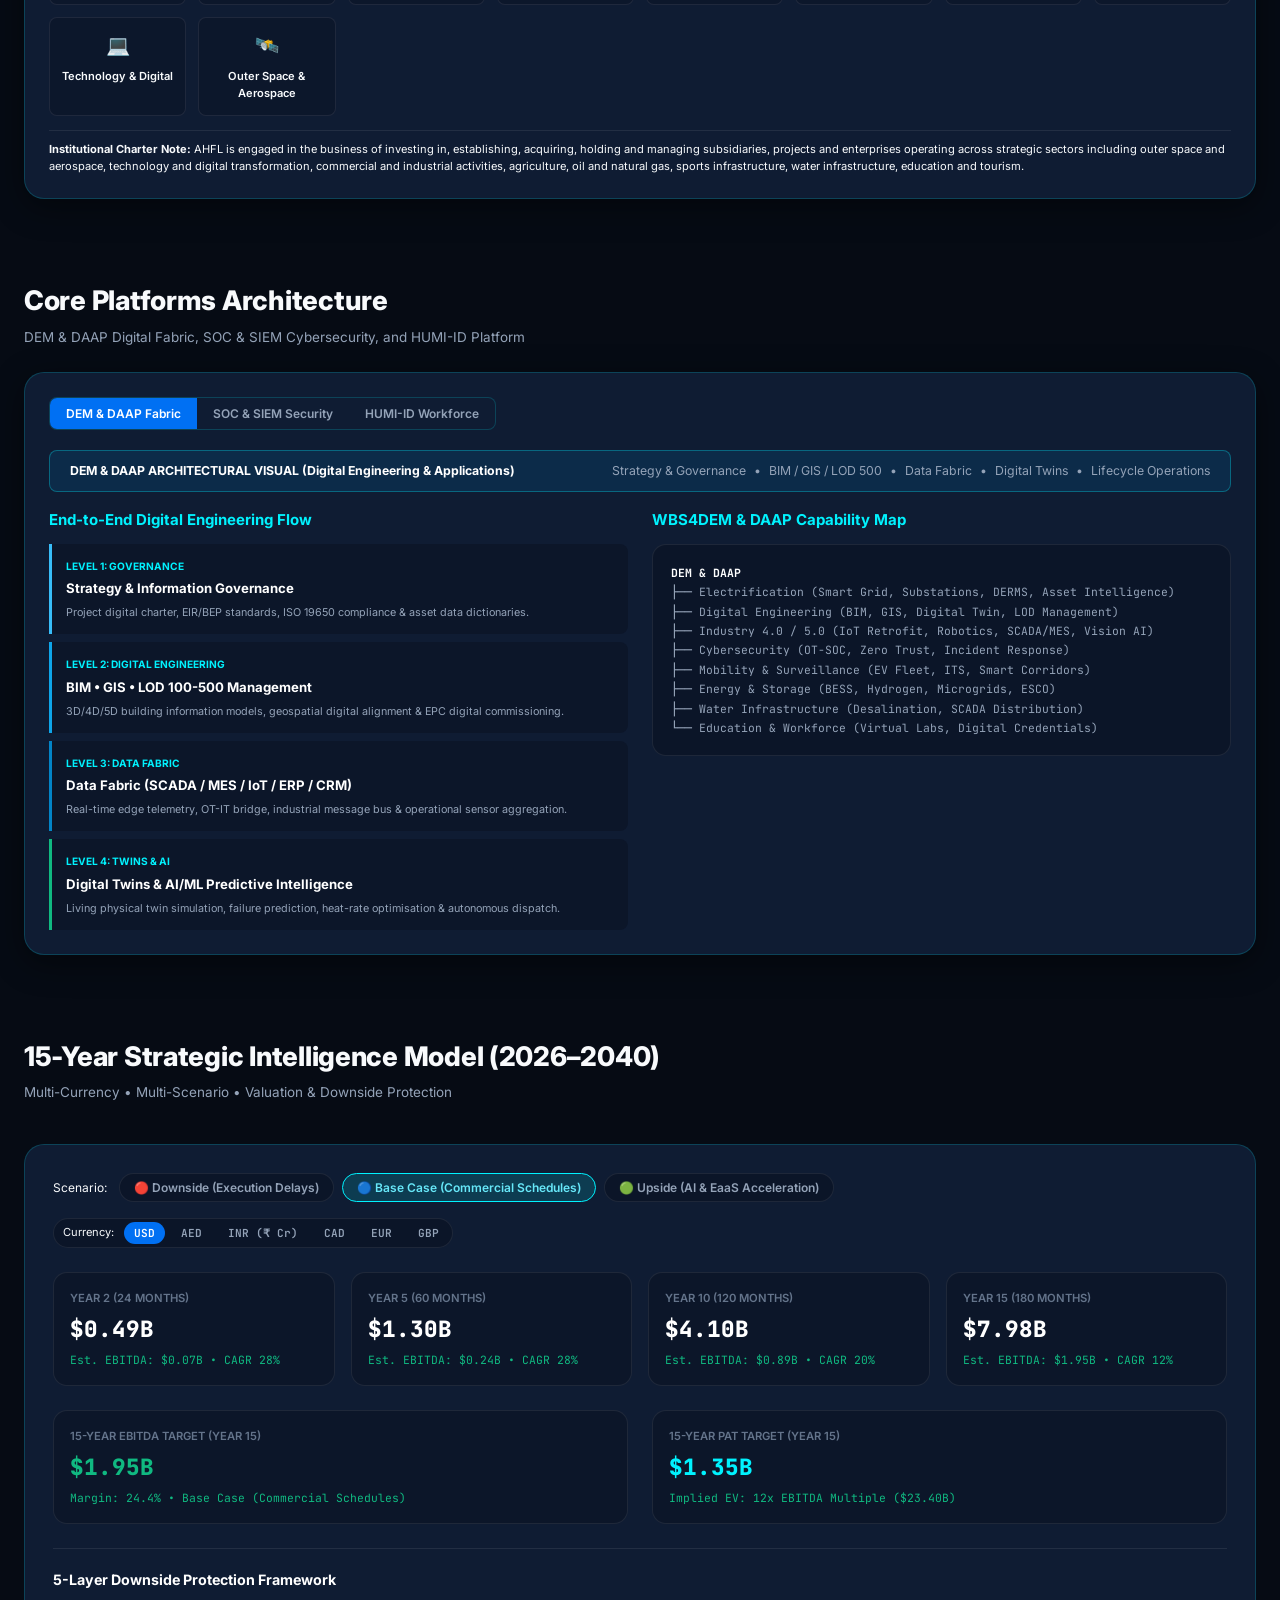
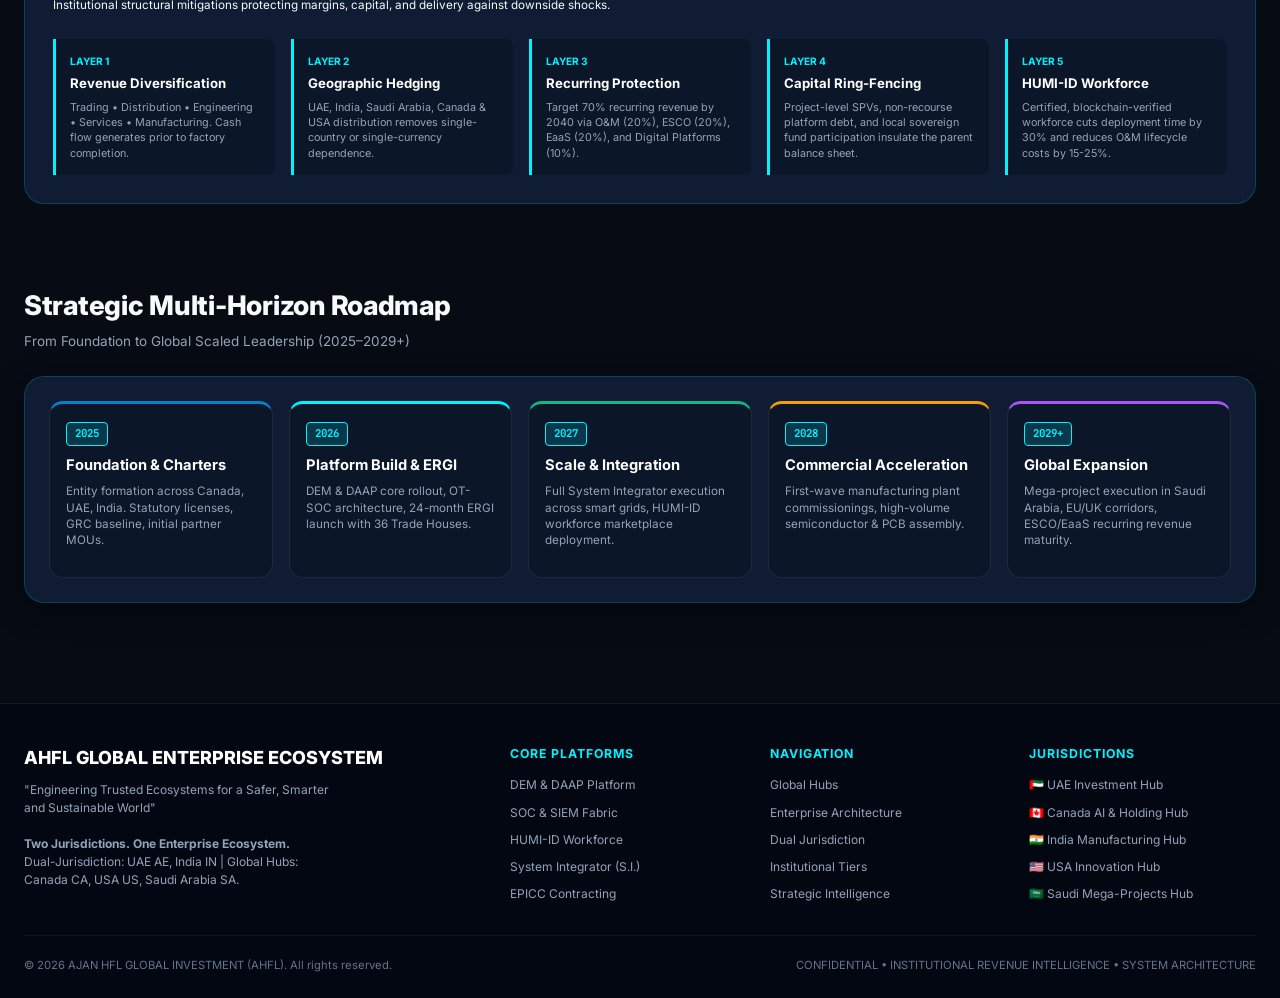
==== commit f5f3bf88: "Update dual-jurisdiction to UAE and India with global hubs and UAE entity card" ====
--- a/index.html
+++ b/index.html
@@ -45,7 +45,7 @@
           </svg>
           AHFL Group Portal
         </span>
-        <span class="text-muted subdomain-desc">Dual-Jurisdiction: Canada 🇨🇦 &amp; India 🇮🇳 | Global Hubs: UAE 🇦🇪, USA 🇺🇸, Saudi Arabia 🇸🇦</span>
+        <span class="text-muted subdomain-desc">Dual-Jurisdiction: UAE AE, India IN | Global Hubs: Canada CA, USA US, Saudi Arabia SA.</span>
       </div>
       <div class="subdomain-links">
         <a href="index.html" class="subdomain-link active" title="Current: AHFL Portal">
@@ -316,12 +316,12 @@
               <span class="entity-code-badge">HOLDING &bull; EXECUTION</span>
             </div>
             <div class="jurisdiction-cards">
-              <!-- Canada Entity -->
+              <!-- UAE Entity -->
               <div class="jurisdiction-card">
                 <div class="jur-header">
-                  <span class="jur-flag">🇨🇦</span>
+                  <span class="jur-flag">🇦🇪</span>
                   <div>
-                    <div class="jur-name">AHFL Canada</div>
+                    <div class="jur-name">AHFL UAE</div>
                     <div class="text-muted" style="font-size: 0.7rem;">Holding &amp; Governance</div>
                   </div>
                 </div>
@@ -332,7 +332,7 @@
                   <li>AI &amp; Digital Twin Centre of Excellence</li>
                   <li>Global Multi-Country Contracts</li>
                 </ul>
-                <div class="jur-currency">Primary: USD / CAD Reporting</div>
+                <div class="jur-currency">Primary: USD / AED Reporting</div>
               </div>
 
               <!-- India Entity -->
@@ -842,7 +842,7 @@
             <br /><br />
             <strong>Two Jurisdictions. One Enterprise Ecosystem.</strong>
             <br />
-            Canada 🇨🇦 &bull; India 🇮🇳 &bull; UAE 🇦🇪 &bull; USA 🇺🇸 &bull; Saudi Arabia 🇸🇦
+            Dual-Jurisdiction: UAE AE, India IN | Global Hubs: Canada CA, USA US, Saudi Arabia SA.
           </p>
         </div>
         <div class="footer-col">
--- a/styles.css
+++ b/styles.css
@@ -51,20 +51,609 @@
 }
 
 [data-theme="light"] {
-  --bg-dark: #f4f7fb;
-  --bg-surface: #e9f0fa;
+  --bg-dark: #f8fafc;
+  --bg-surface: #ffffff;
   --bg-card: #ffffff;
-  --bg-card-hover: #f0f6ff;
-  --bg-elevated: #e2edfc;
-  --border: rgba(0, 89, 178, 0.2);
-  --border-subtle: rgba(0, 40, 90, 0.1);
-  --border-strong: rgba(0, 89, 178, 0.4);
-  --border-hover: rgba(0, 112, 243, 0.6);
-  --text-primary: #091e42;
-  --text-secondary: #334155;
+  --bg-card-hover: #f1f7fe;
+  --bg-elevated: #f8fafc;
+  --border: rgba(2, 132, 199, 0.22);
+  --border-subtle: rgba(15, 23, 42, 0.1);
+  --border-strong: rgba(2, 132, 199, 0.45);
+  --border-hover: rgba(2, 132, 199, 0.7);
+  --text-primary: #0f172a;
+  --text-secondary: #475569;
   --text-muted: #64748b;
   --text-accent: #0284c7;
-  --shadow-card: 0 8px 30px rgba(0, 50, 120, 0.08);
+  --cyan: #0284c7;
+  --shadow-card: 0 4px 20px rgba(15, 23, 42, 0.06);
+  --shadow-hover: 0 10px 30px rgba(2, 132, 199, 0.15);
+}
+
+/* ==========================================
+   LIGHT THEME COMPONENT OVERRIDES
+   ========================================== */
+[data-theme="light"] .bg-mesh {
+  background:
+    radial-gradient(ellipse 900px 500px at 15% 10%, rgba(2, 132, 199, 0.08), transparent 70%),
+    radial-gradient(ellipse 800px 450px at 85% 30%, rgba(14, 165, 233, 0.06), transparent 70%),
+    radial-gradient(ellipse 1000px 600px at 50% 90%, rgba(16, 185, 129, 0.05), transparent 70%);
+}
+
+[data-theme="light"] .grid-dots {
+  background-image: radial-gradient(circle, rgba(2, 132, 199, 0.15) 1px, transparent 1px);
+  opacity: 0.35;
+}
+
+/* Subdomain Top Bar */
+[data-theme="light"] .subdomain-bar {
+  background: linear-gradient(90deg, #f8fafc 0%, #f1f5f9 50%, #f8fafc 100%);
+  border-bottom: 1px solid #e2e8f0;
+  color: #475569;
+}
+
+[data-theme="light"] .parent-badge {
+  background: rgba(2, 132, 199, 0.1);
+  border-color: rgba(2, 132, 199, 0.35);
+  color: #0369a1;
+}
+
+[data-theme="light"] .subdomain-link {
+  color: #475569;
+}
+
+[data-theme="light"] .subdomain-link:hover {
+  color: #0284c7;
+  background: rgba(2, 132, 199, 0.08);
+}
+
+[data-theme="light"] .subdomain-link.active {
+  color: #0369a1;
+  background: #ffffff;
+  border-color: #cbd5e1;
+  box-shadow: 0 1px 3px rgba(0, 0, 0, 0.06);
+}
+
+/* Navbar */
+[data-theme="light"] .navbar {
+  background: rgba(255, 255, 255, 0.92);
+  border-bottom: 1px solid #e2e8f0;
+  box-shadow: 0 1px 4px rgba(15, 23, 42, 0.04);
+}
+
+[data-theme="light"] .nav-wordmark {
+  background: linear-gradient(90deg, #0f172a, #0284c7);
+  -webkit-background-clip: text;
+  -webkit-text-fill-color: transparent;
+}
+
+[data-theme="light"] .nav-sub-label {
+  color: #64748b;
+}
+
+[data-theme="light"] .nav-link {
+  color: #475569;
+}
+
+[data-theme="light"] .nav-link:hover,
+[data-theme="light"] .nav-link.active {
+  color: #0284c7;
+  background: rgba(2, 132, 199, 0.08);
+}
+
+[data-theme="light"] .view-mode-pill {
+  background: #f1f5f9;
+  border-color: #cbd5e1;
+}
+
+[data-theme="light"] .mode-btn {
+  color: #64748b;
+}
+
+[data-theme="light"] .mode-btn.active {
+  background: linear-gradient(135deg, #0070f3, #0284c7);
+  color: #ffffff;
+  box-shadow: 0 2px 6px rgba(2, 132, 199, 0.3);
+}
+
+[data-theme="light"] .theme-toggle {
+  background: #ffffff;
+  border-color: #cbd5e1;
+  color: #0f172a;
+}
+
+[data-theme="light"] .theme-toggle:hover {
+  border-color: #0284c7;
+  color: #0284c7;
+  background: #f0f9ff;
+}
+
+[data-theme="light"] .hamburger {
+  background: #ffffff;
+  border-color: #cbd5e1;
+}
+
+[data-theme="light"] .hamburger span {
+  background: #0f172a;
+}
+
+[data-theme="light"] .nav-links {
+  background: #ffffff;
+  border-top-color: #e2e8f0;
+  box-shadow: 0 20px 40px rgba(15, 23, 42, 0.12);
+}
+
+[data-theme="light"] .nav-links .nav-link {
+  background: #f8fafc;
+  border-color: #e2e8f0;
+  color: #0f172a;
+}
+
+[data-theme="light"] .nav-links .nav-link:hover,
+[data-theme="light"] .nav-links .nav-link.active {
+  background: #f0f9ff;
+  border-color: #0284c7;
+  color: #0284c7;
+}
+
+/* Hubs Header Strip */
+[data-theme="light"] .hubs-header-strip {
+  background: linear-gradient(180deg, #f8fafc 0%, #f1f5f9 100%);
+  border-bottom: 1px solid #e2e8f0;
+}
+
+[data-theme="light"] .hubs-badge {
+  color: #0369a1;
+}
+
+[data-theme="light"] .hubs-badge::before {
+  background: #0284c7;
+  box-shadow: 0 0 6px rgba(2, 132, 199, 0.5);
+}
+
+[data-theme="light"] .hubs-subtitle {
+  color: #64748b !important;
+}
+
+[data-theme="light"] .hub-card {
+  background: #ffffff;
+  border-color: #e2e8f0;
+  box-shadow: 0 2px 6px rgba(15, 23, 42, 0.04);
+}
+
+[data-theme="light"] .hub-card:hover {
+  border-color: #0284c7;
+  background: #f8fafc;
+}
+
+[data-theme="light"] .hub-card.active {
+  border-color: #0284c7;
+  background: #f0f9ff;
+  box-shadow: 0 4px 14px rgba(2, 132, 199, 0.15);
+}
+
+[data-theme="light"] .hub-name {
+  color: #0f172a;
+}
+
+[data-theme="light"] .hub-role {
+  color: #64748b;
+}
+
+[data-theme="light"] .hub-currency-pill {
+  background: rgba(2, 132, 199, 0.1);
+  color: #0284c7;
+}
+
+/* Hero Section */
+[data-theme="light"] .hero-jurisdiction-tag {
+  background: rgba(2, 132, 199, 0.1);
+  border-color: rgba(2, 132, 199, 0.35);
+  color: #0369a1;
+}
+
+[data-theme="light"] .hero-title span {
+  background: linear-gradient(135deg, #0f172a 15%, #0369a1 65%, #0284c7 100%);
+  -webkit-background-clip: text;
+  -webkit-text-fill-color: transparent;
+}
+
+[data-theme="light"] .hero-tagline {
+  color: #0284c7;
+}
+
+[data-theme="light"] .hero-sub {
+  color: #475569;
+}
+
+[data-theme="light"] .metric-card {
+  background: #ffffff;
+  border-color: #e2e8f0;
+  box-shadow: 0 4px 14px rgba(15, 23, 42, 0.05);
+}
+
+[data-theme="light"] .metric-card:hover {
+  border-color: #0284c7;
+  box-shadow: 0 8px 24px rgba(2, 132, 199, 0.15);
+}
+
+[data-theme="light"] .metric-val {
+  color: #0f172a;
+}
+
+[data-theme="light"] .metric-val.glow-cyan {
+  color: #0284c7;
+  text-shadow: none;
+}
+
+[data-theme="light"] .metric-val.glow-emerald {
+  color: #059669;
+  text-shadow: none;
+}
+
+[data-theme="light"] .metric-val.glow-amber {
+  color: #d97706;
+  text-shadow: none;
+}
+
+[data-theme="light"] .metric-label {
+  color: #475569;
+}
+
+[data-theme="light"] .metric-sub {
+  color: #64748b;
+}
+
+/* Process Chevron Chain */
+[data-theme="light"] .chevron-step {
+  background: #ffffff;
+  border-color: #e2e8f0;
+  box-shadow: 0 2px 8px rgba(15, 23, 42, 0.04);
+}
+
+[data-theme="light"] .chevron-title {
+  color: #0f172a;
+}
+
+[data-theme="light"] .chevron-num {
+  color: #64748b;
+}
+
+[data-theme="light"] .chevron-desc {
+  color: #475569;
+}
+
+[data-theme="light"] .chevron-step:hover {
+  border-color: #0284c7;
+  background: #f8fafc;
+  box-shadow: 0 6px 18px rgba(2, 132, 199, 0.12);
+}
+
+/* Strips & GRC */
+[data-theme="light"] .grc-banner {
+  background: linear-gradient(90deg, #f0fdf4 0%, #ecfeff 100%);
+  border-color: #a7f3d0;
+}
+
+[data-theme="light"] .grc-title {
+  color: #0f172a;
+}
+
+[data-theme="light"] .grc-badges {
+  color: #475569;
+}
+
+[data-theme="light"] .tech-platform-strip {
+  background: #f1f5f9;
+  border-color: #cbd5e1;
+}
+
+[data-theme="light"] .tech-platform-title {
+  color: #0284c7;
+}
+
+[data-theme="light"] .tech-tag {
+  background: #ffffff;
+  border-color: #cbd5e1;
+  color: #334155;
+  box-shadow: 0 1px 3px rgba(0, 0, 0, 0.04);
+}
+
+[data-theme="light"] .tech-tag:hover {
+  background: #f0f9ff;
+  border-color: #0284c7;
+  color: #0284c7;
+}
+
+[data-theme="light"] .tech-pill {
+  background: #ffffff;
+  border-color: #cbd5e1;
+  color: #334155;
+  box-shadow: 0 1px 3px rgba(0, 0, 0, 0.04);
+}
+
+[data-theme="light"] .tech-pill:hover {
+  background: #f0f9ff;
+  border-color: #0284c7;
+  color: #0284c7;
+}
+
+[data-theme="light"] .execution-flow-bar {
+  background: linear-gradient(90deg, #f8fafc, #f1f5f9);
+  border-color: #cbd5e1;
+  box-shadow: 0 1px 4px rgba(15, 23, 42, 0.05);
+}
+
+[data-theme="light"] .flow-title {
+  color: #0f172a;
+}
+
+[data-theme="light"] .flow-stage {
+  color: #334155;
+}
+
+[data-theme="light"] .flow-arrow {
+  color: #0284c7;
+}
+
+/* Dual Jurisdiction & Panels */
+[data-theme="light"] .panel-box {
+  background: #ffffff;
+  border-color: #e2e8f0;
+  box-shadow: 0 4px 16px rgba(15, 23, 42, 0.04);
+}
+
+[data-theme="light"] .panel-title {
+  color: #0f172a;
+}
+
+[data-theme="light"] .jurisdiction-card {
+  background: #f8fafc;
+  border-color: #e2e8f0;
+}
+
+[data-theme="light"] .jur-name {
+  color: #0f172a;
+}
+
+[data-theme="light"] .jur-list {
+  color: #475569;
+}
+
+[data-theme="light"] .jur-currency {
+  color: #0284c7;
+}
+
+/* Institutional Tiers */
+[data-theme="light"] .tier-section-card {
+  background: #ffffff;
+  border-color: #e2e8f0;
+  box-shadow: 0 4px 16px rgba(15, 23, 42, 0.04);
+}
+
+[data-theme="light"] .tier-card {
+  background: #f8fafc;
+  border-color: #e2e8f0;
+}
+
+[data-theme="light"] .tier-card-title {
+  color: #0f172a;
+}
+
+[data-theme="light"] .tier-card-desc {
+  color: #475569;
+}
+
+[data-theme="light"] .tier-scope-tag {
+  background: #f1f5f9;
+  border-color: #cbd5e1;
+  color: #475569;
+}
+
+[data-theme="light"] .entity-card {
+  background: #f8fafc;
+  border-color: #e2e8f0;
+}
+
+[data-theme="light"] .entity-card:hover {
+  background: #f0f9ff;
+  border-color: #0284c7;
+}
+
+[data-theme="light"] .entity-name {
+  color: #0f172a;
+}
+
+[data-theme="light"] .entity-role {
+  color: #475569;
+}
+
+[data-theme="light"] .entity-code-badge {
+  border-color: #0284c7;
+  color: #0284c7;
+}
+
+/* Sectors Grid */
+[data-theme="light"] .sector-card {
+  background: #f8fafc;
+  border-color: #e2e8f0;
+}
+
+[data-theme="light"] .sector-card:hover {
+  background: #f0f9ff;
+  border-color: #0284c7;
+}
+
+[data-theme="light"] .sector-name {
+  color: #0f172a;
+}
+
+/* Platform Tabs */
+[data-theme="light"] .view-toggle-btns {
+  background: #f1f5f9;
+  border-color: #cbd5e1;
+}
+
+[data-theme="light"] .toggle-btn,
+[data-theme="light"] .view-btn {
+  color: #475569;
+}
+
+[data-theme="light"] .toggle-btn.active,
+[data-theme="light"] .view-btn.active {
+  background: #0284c7;
+  color: #ffffff;
+}
+
+/* Strategic Intelligence Dashboard */
+[data-theme="light"] .intelligence-dashboard {
+  background: #ffffff;
+  border-color: #e2e8f0;
+  box-shadow: 0 4px 16px rgba(15, 23, 42, 0.04);
+}
+
+[data-theme="light"] .scenario-pill {
+  background: #f8fafc;
+  border-color: #e2e8f0;
+  color: #475569;
+}
+
+[data-theme="light"] .scenario-pill.base.active {
+  background: #e0f2fe;
+  border-color: #0284c7;
+  color: #0369a1;
+}
+
+[data-theme="light"] .scenario-pill.downside.active {
+  background: #ffe4e6;
+  border-color: #e11d48;
+  color: #be123c;
+}
+
+[data-theme="light"] .scenario-pill.upside.active {
+  background: #dcfce7;
+  border-color: #16a34a;
+  color: #15803d;
+}
+
+[data-theme="light"] .currency-pills {
+  background: #f1f5f9;
+  border-color: #cbd5e1;
+}
+
+[data-theme="light"] .currency-btn {
+  color: #64748b;
+}
+
+[data-theme="light"] .currency-btn.active {
+  background: #0284c7;
+  color: #ffffff;
+}
+
+[data-theme="light"] .trajectory-card {
+  background: #f8fafc;
+  border-color: #e2e8f0;
+}
+
+[data-theme="light"] .trajectory-card .entity-name {
+  color: #0f172a;
+}
+
+[data-theme="light"] .trajectory-card .entity-role {
+  color: #475569;
+}
+
+[data-theme="light"] .trajectory-year {
+  color: #64748b;
+}
+
+[data-theme="light"] .trajectory-rev {
+  color: #0f172a;
+}
+
+[data-theme="light"] .protection-card {
+  background: #f8fafc;
+  border-color: #e2e8f0;
+}
+
+[data-theme="light"] .protection-title {
+  color: #0f172a;
+}
+
+[data-theme="light"] .protection-desc {
+  color: #475569;
+}
+
+/* General in-container inline overrides for light theme */
+[data-theme="light"] [style*="background: rgba(10, 19, 36"] {
+  background: #f8fafc !important;
+  border-color: #e2e8f0 !important;
+}
+
+[data-theme="light"] [style*="background: rgba(10, 19, 36"] * {
+  color: #334155 !important;
+}
+
+[data-theme="light"] [style*="background: rgba(10, 19, 36"] [style*="color: #fff"] {
+  color: #0f172a !important;
+}
+
+[data-theme="light"] [style*="background: rgba(10, 19, 36"] strong {
+  color: #0284c7 !important;
+}
+
+[data-theme="light"] h4[style*="color: #fff"] {
+  color: #0f172a !important;
+}
+
+/* Footer */
+[data-theme="light"] .footer {
+  background: #f1f5f9;
+  border-top: 1px solid #e2e8f0;
+}
+
+[data-theme="light"] .footer-brand h4 {
+  color: #0f172a;
+}
+
+[data-theme="light"] .footer-tagline {
+  color: #475569;
+}
+
+[data-theme="light"] .footer-col h5 {
+  color: #0284c7;
+}
+
+[data-theme="light"] .footer-links a {
+  color: #475569;
+}
+
+[data-theme="light"] .footer-links a:hover {
+  color: #0284c7;
+}
+
+[data-theme="light"] .footer-bottom {
+  border-top-color: #cbd5e1;
+  color: #64748b;
+}
+
+/* Modal */
+[data-theme="light"] .modal-overlay {
+  background: rgba(15, 23, 42, 0.55);
+}
+
+[data-theme="light"] .modal-box {
+  background: #ffffff;
+  border-color: #cbd5e1;
+  color: #0f172a;
+  box-shadow: 0 20px 40px rgba(15, 23, 42, 0.15);
+}
+
+[data-theme="light"] .modal-close-btn {
+  color: #64748b;
+}
+
+[data-theme="light"] .modal-close-btn:hover {
+  color: #0f172a;
 }
 
 /* Reset */
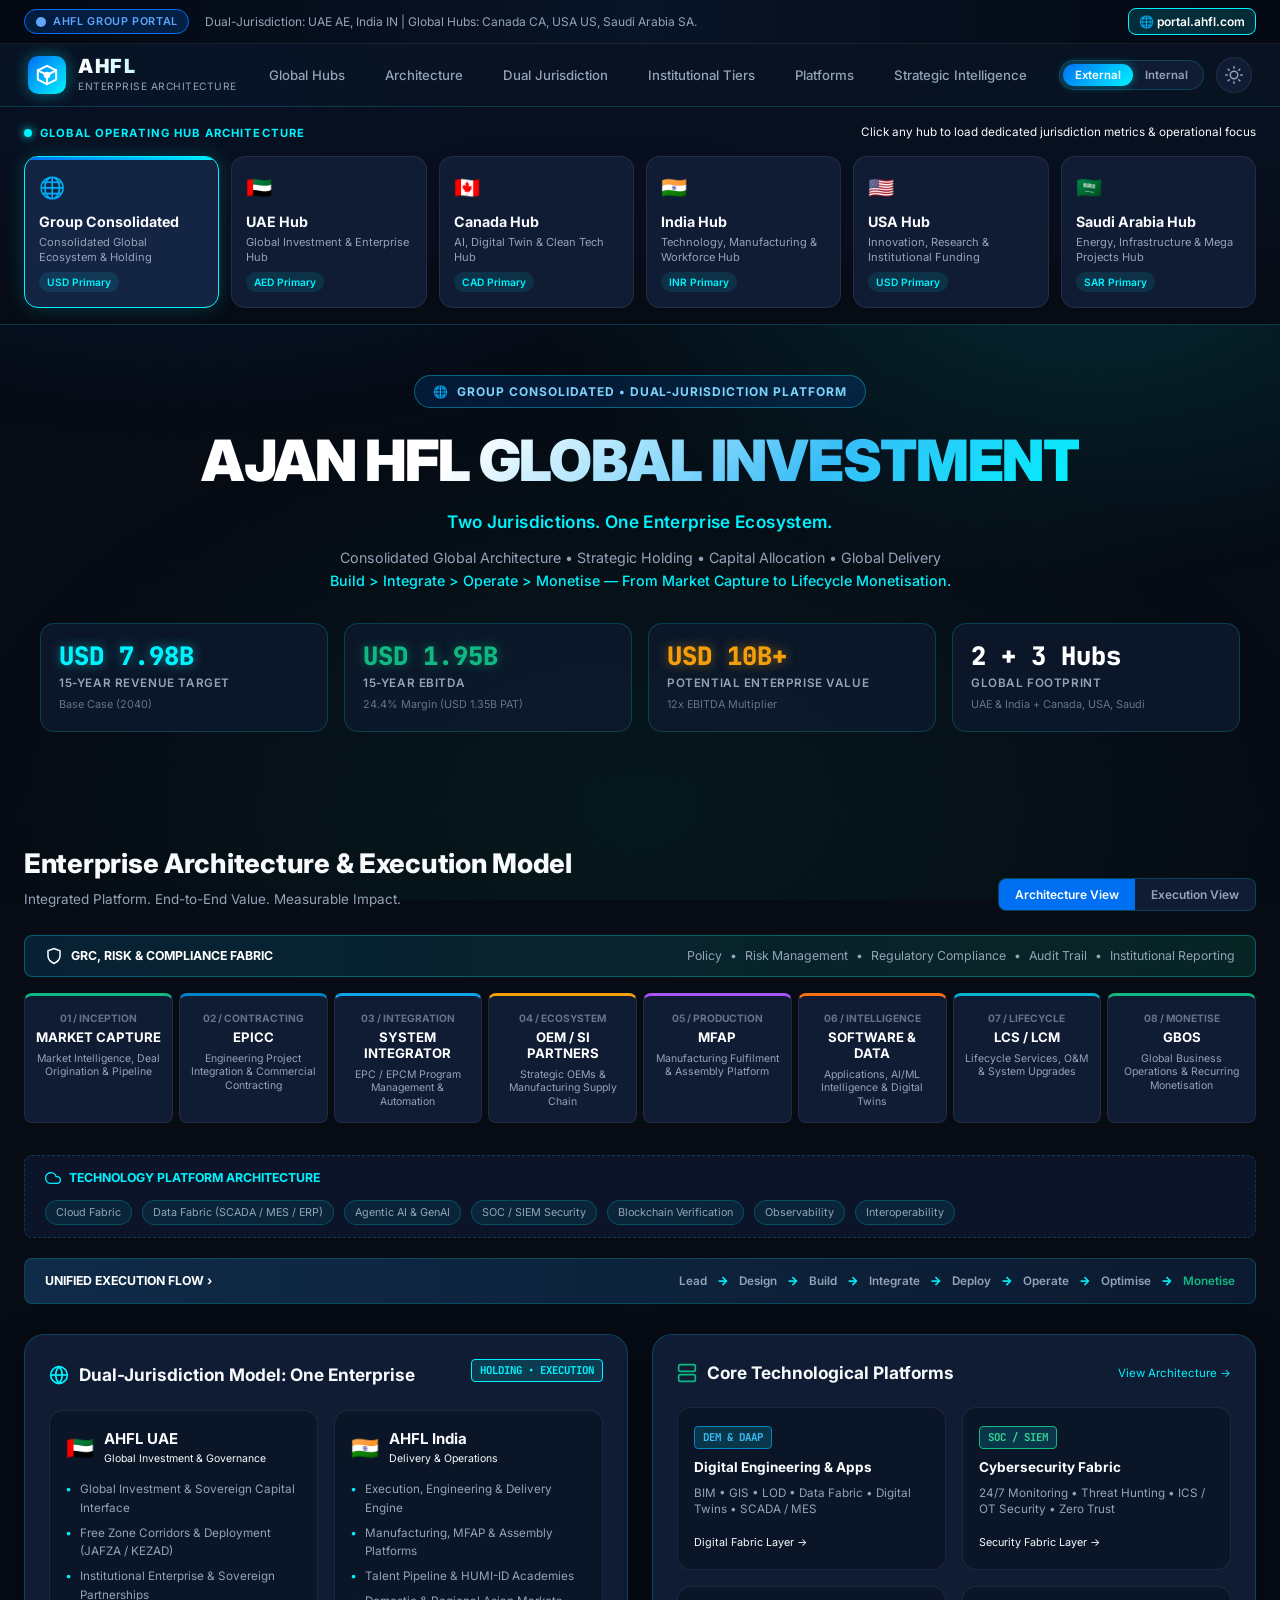
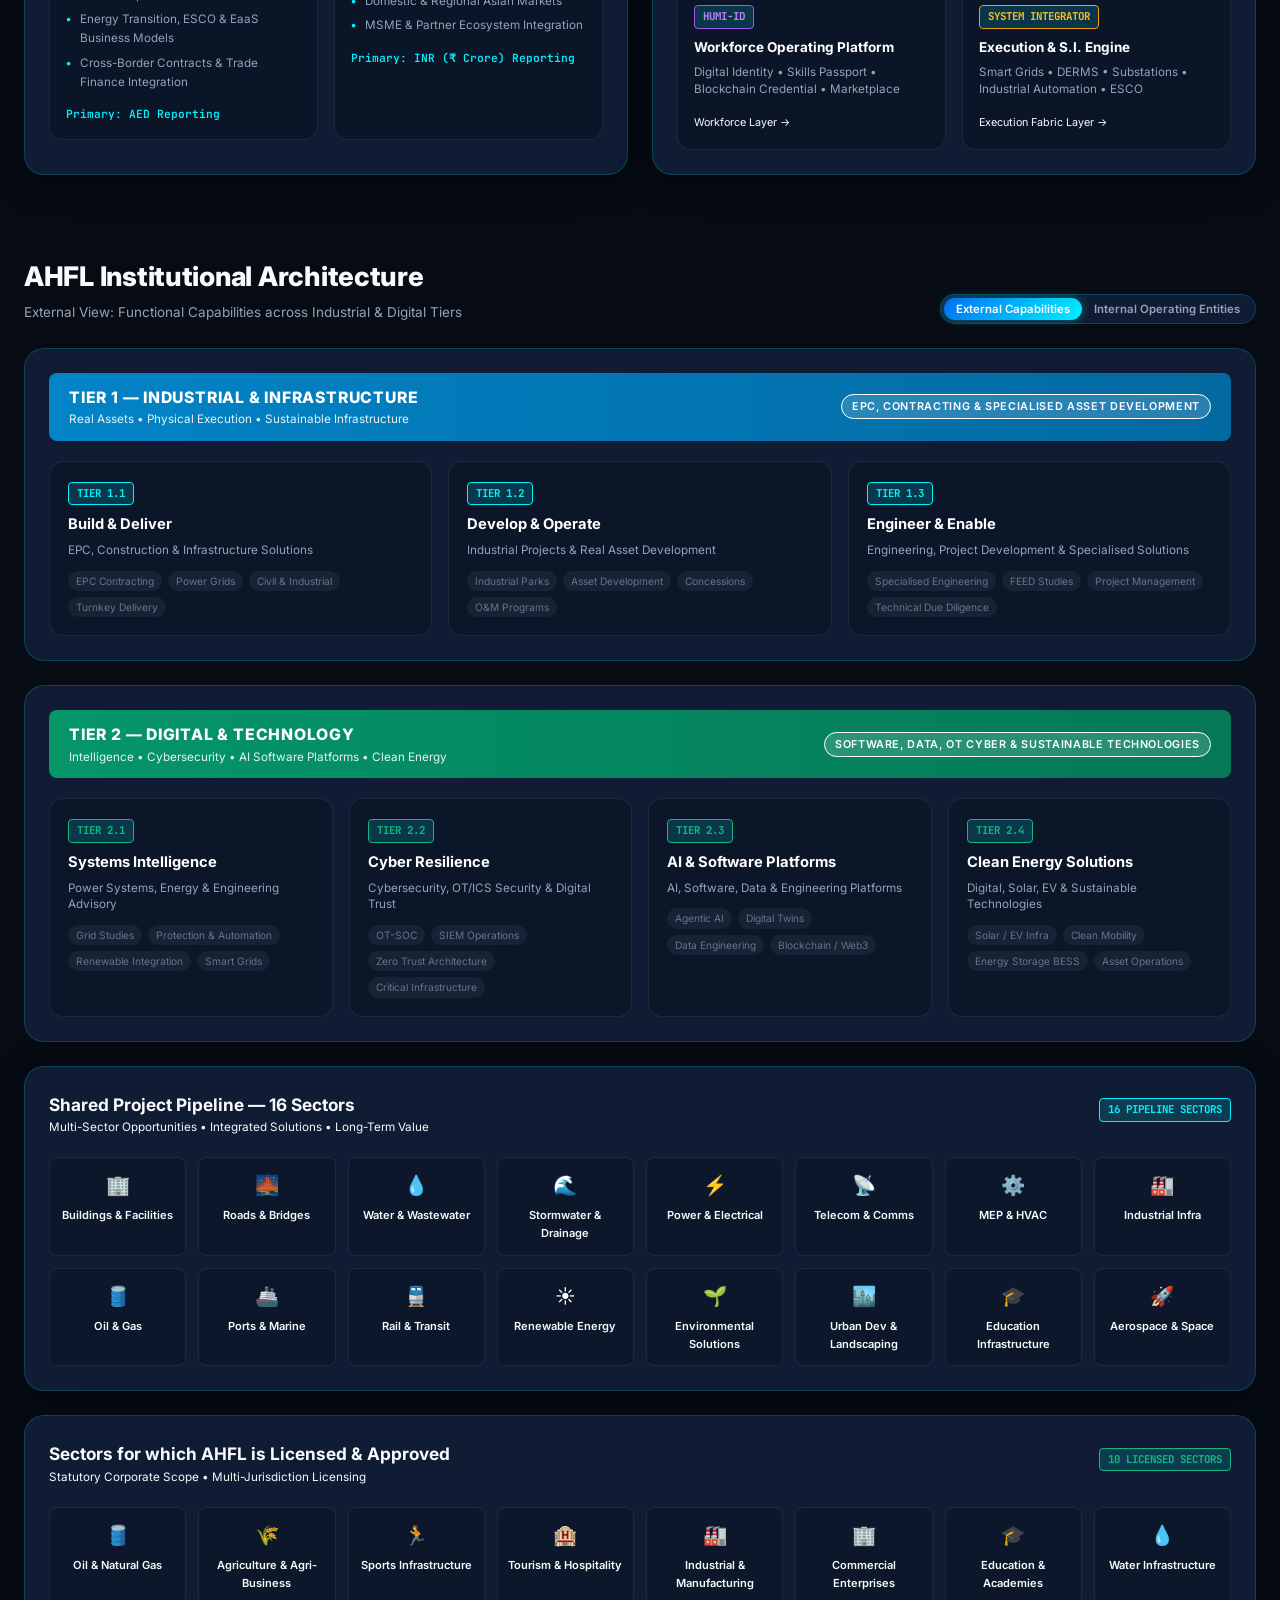
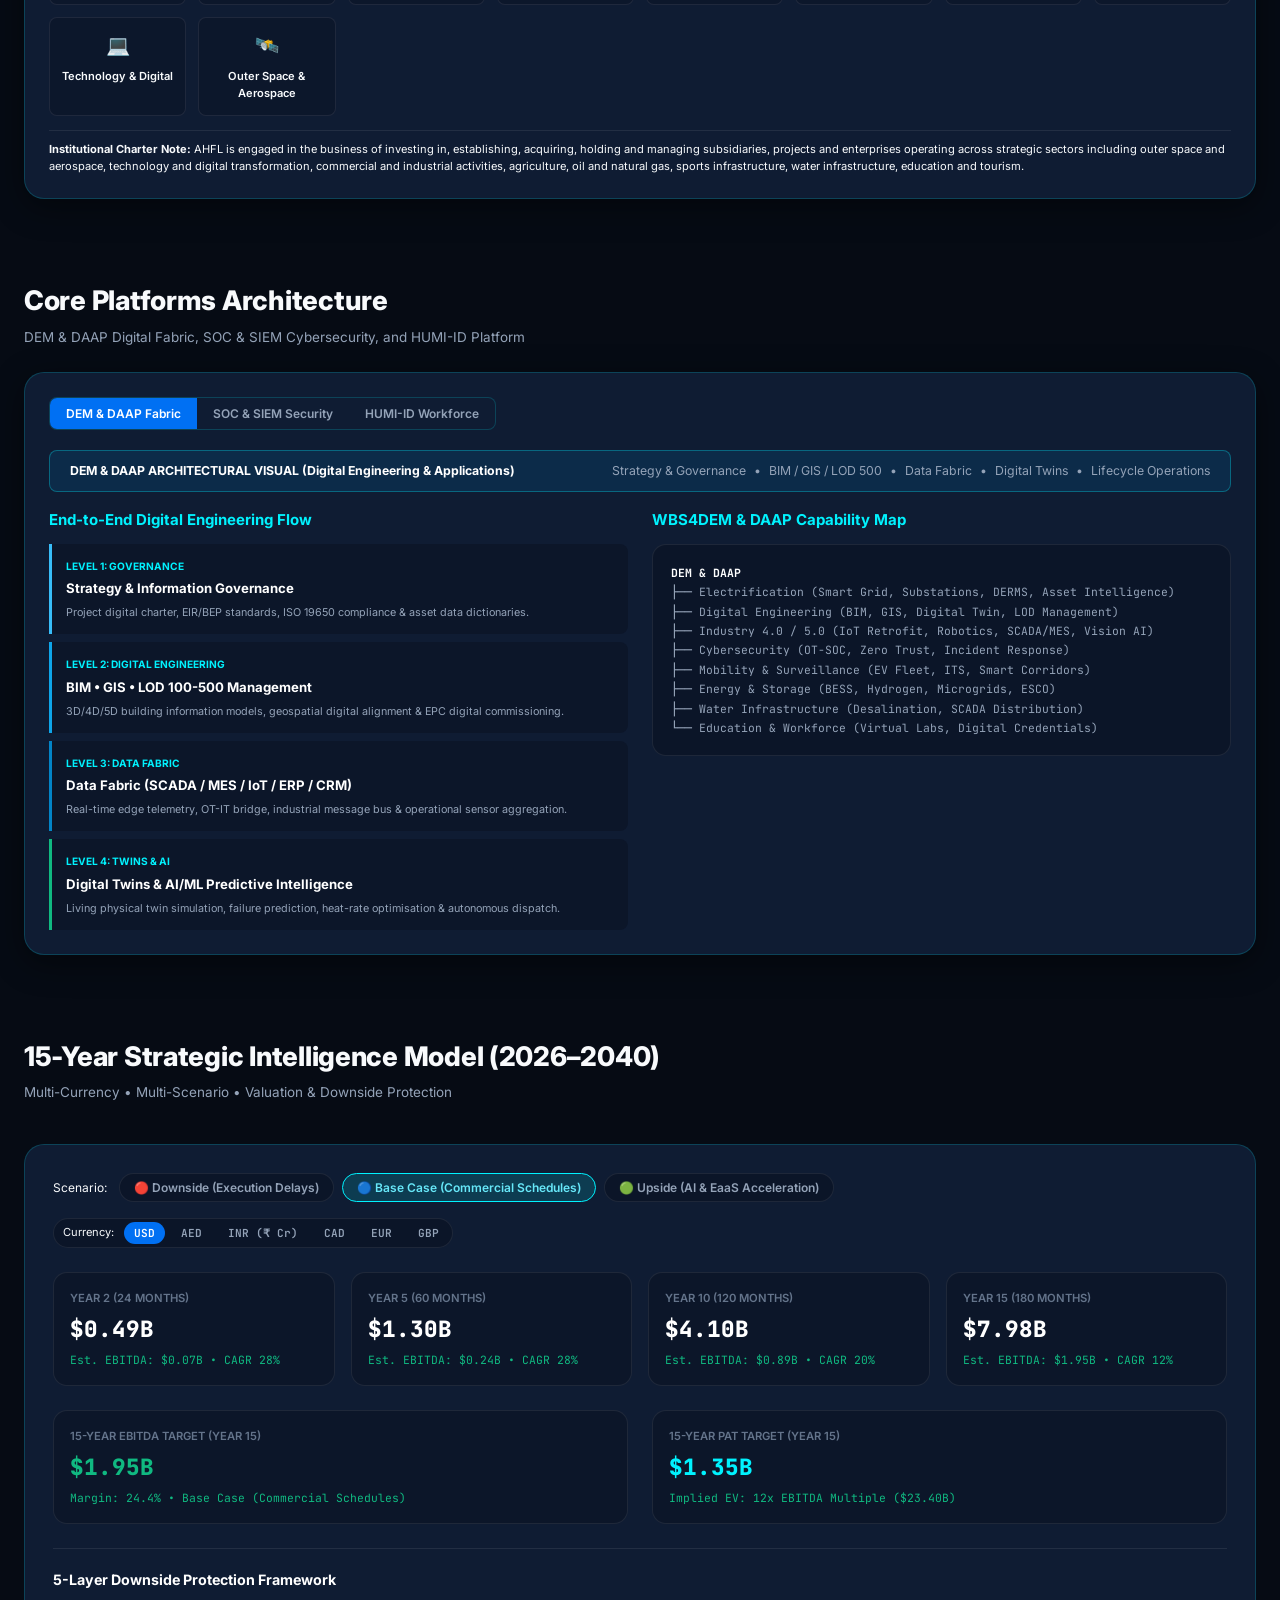
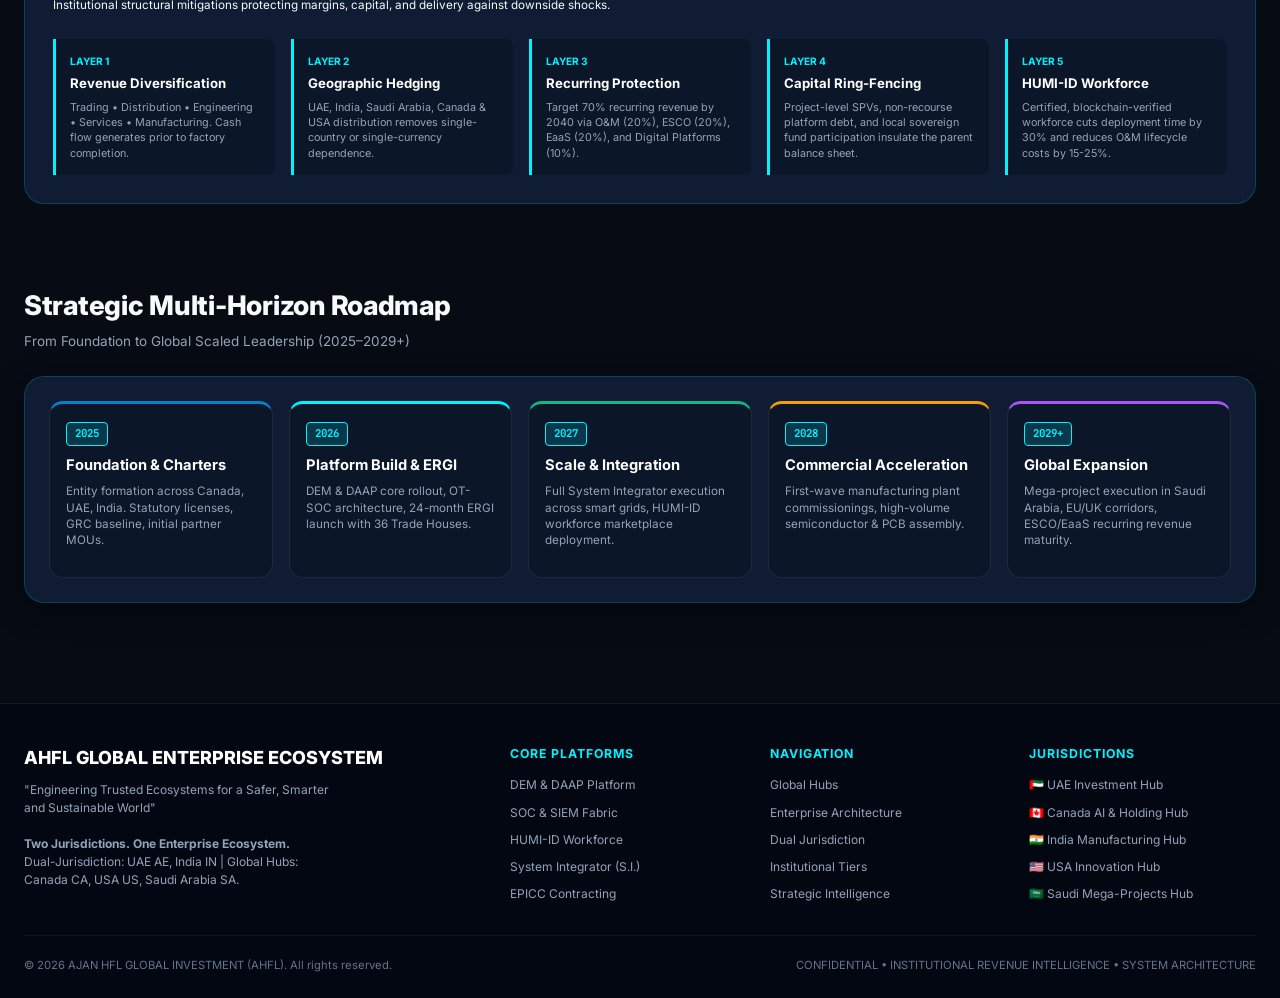
==== commit 8f02bb4d: "Update UAE jurisdiction card capabilities, AED reporting, and global footprint" ====
--- a/index.html
+++ b/index.html
@@ -322,17 +322,17 @@
                   <span class="jur-flag">🇦🇪</span>
                   <div>
                     <div class="jur-name">AHFL UAE</div>
-                    <div class="text-muted" style="font-size: 0.7rem;">Holding &amp; Governance</div>
+                    <div class="text-muted" style="font-size: 0.7rem;">Global Investment &amp; Governance</div>
                   </div>
                 </div>
                 <ul class="jur-list">
-                  <li>Corporate HQ &amp; Global Governance</li>
-                  <li>Capital Formation &amp; Investor Interface</li>
-                  <li>IP Holding &amp; Global Technology Licenses</li>
-                  <li>AI &amp; Digital Twin Centre of Excellence</li>
-                  <li>Global Multi-Country Contracts</li>
+                  <li>Global Investment &amp; Sovereign Capital Interface</li>
+                  <li>Free Zone Corridors &amp; Deployment (JAFZA / KEZAD)</li>
+                  <li>Institutional Enterprise &amp; Sovereign Partnerships</li>
+                  <li>Energy Transition, ESCO &amp; EaaS Business Models</li>
+                  <li>Cross-Border Contracts &amp; Trade Finance Integration</li>
                 </ul>
-                <div class="jur-currency">Primary: USD / AED Reporting</div>
+                <div class="jur-currency">Primary: AED Reporting</div>
               </div>
 
               <!-- India Entity -->
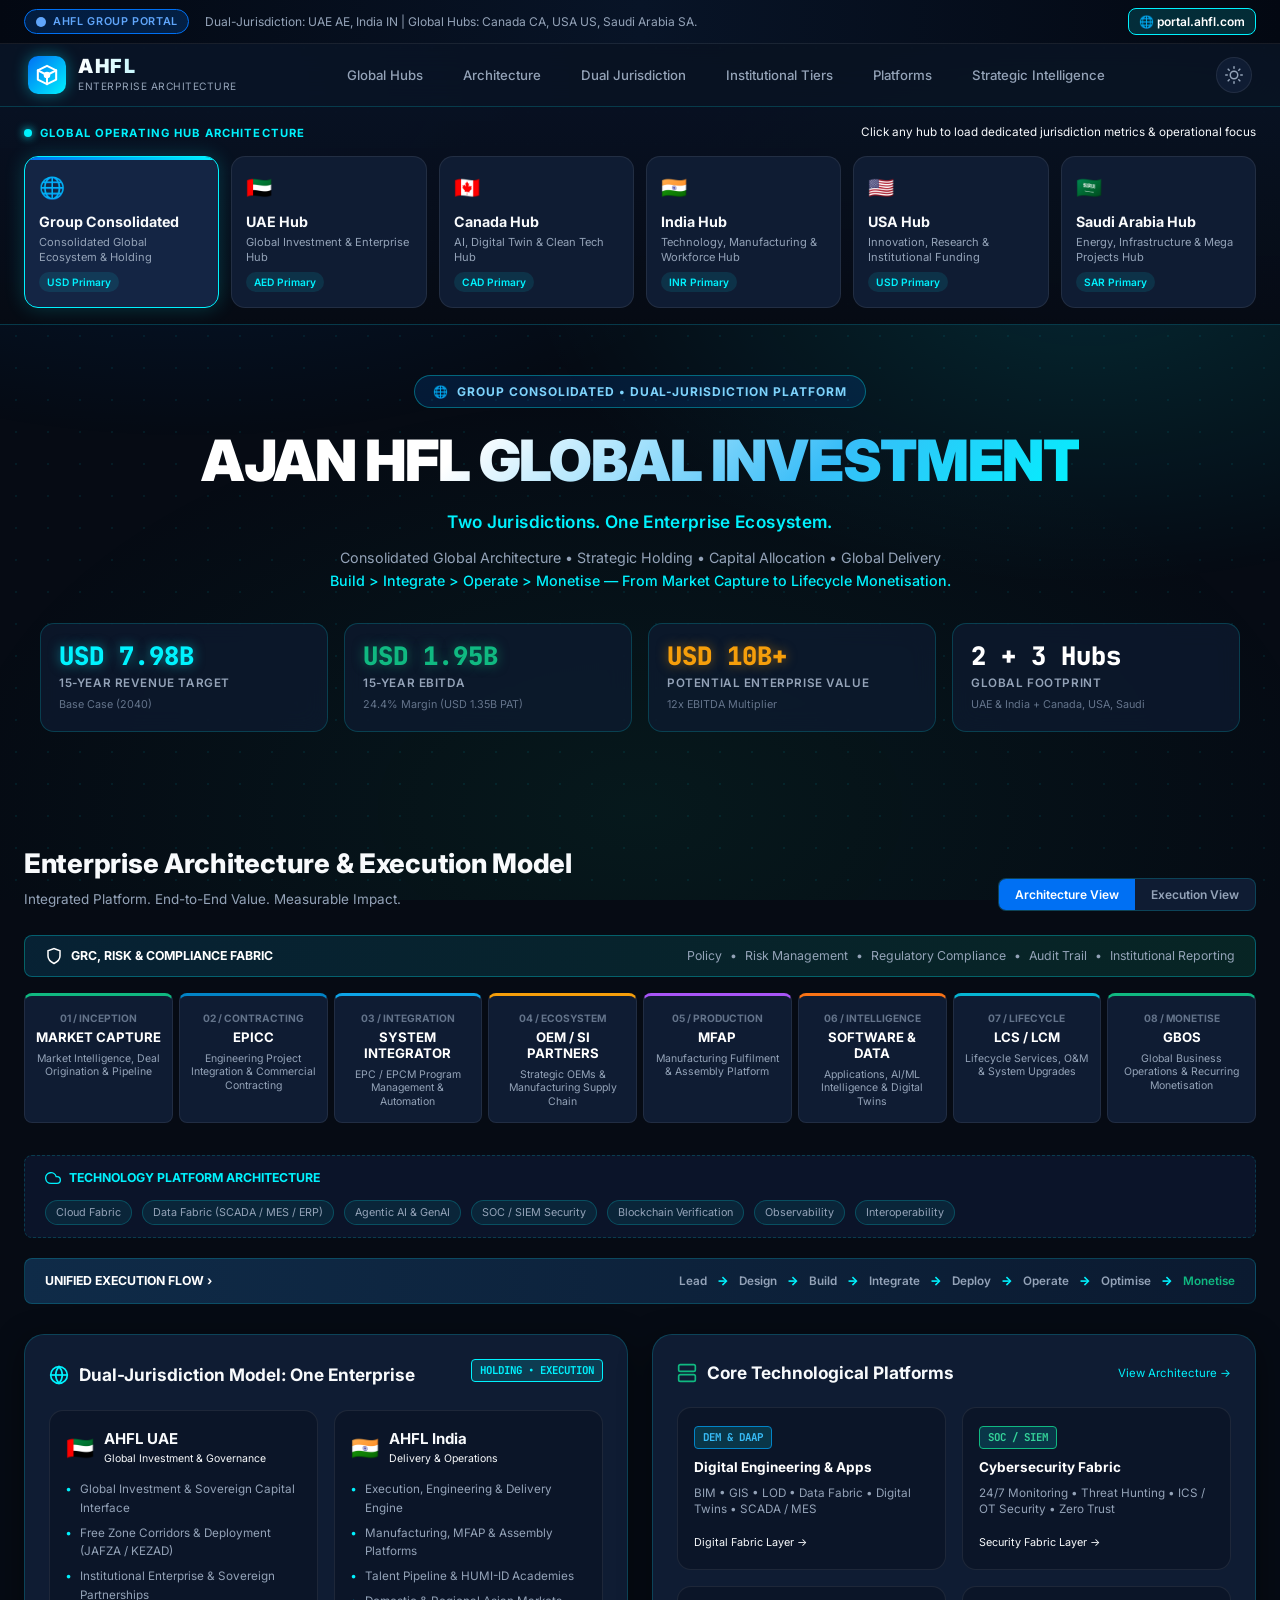
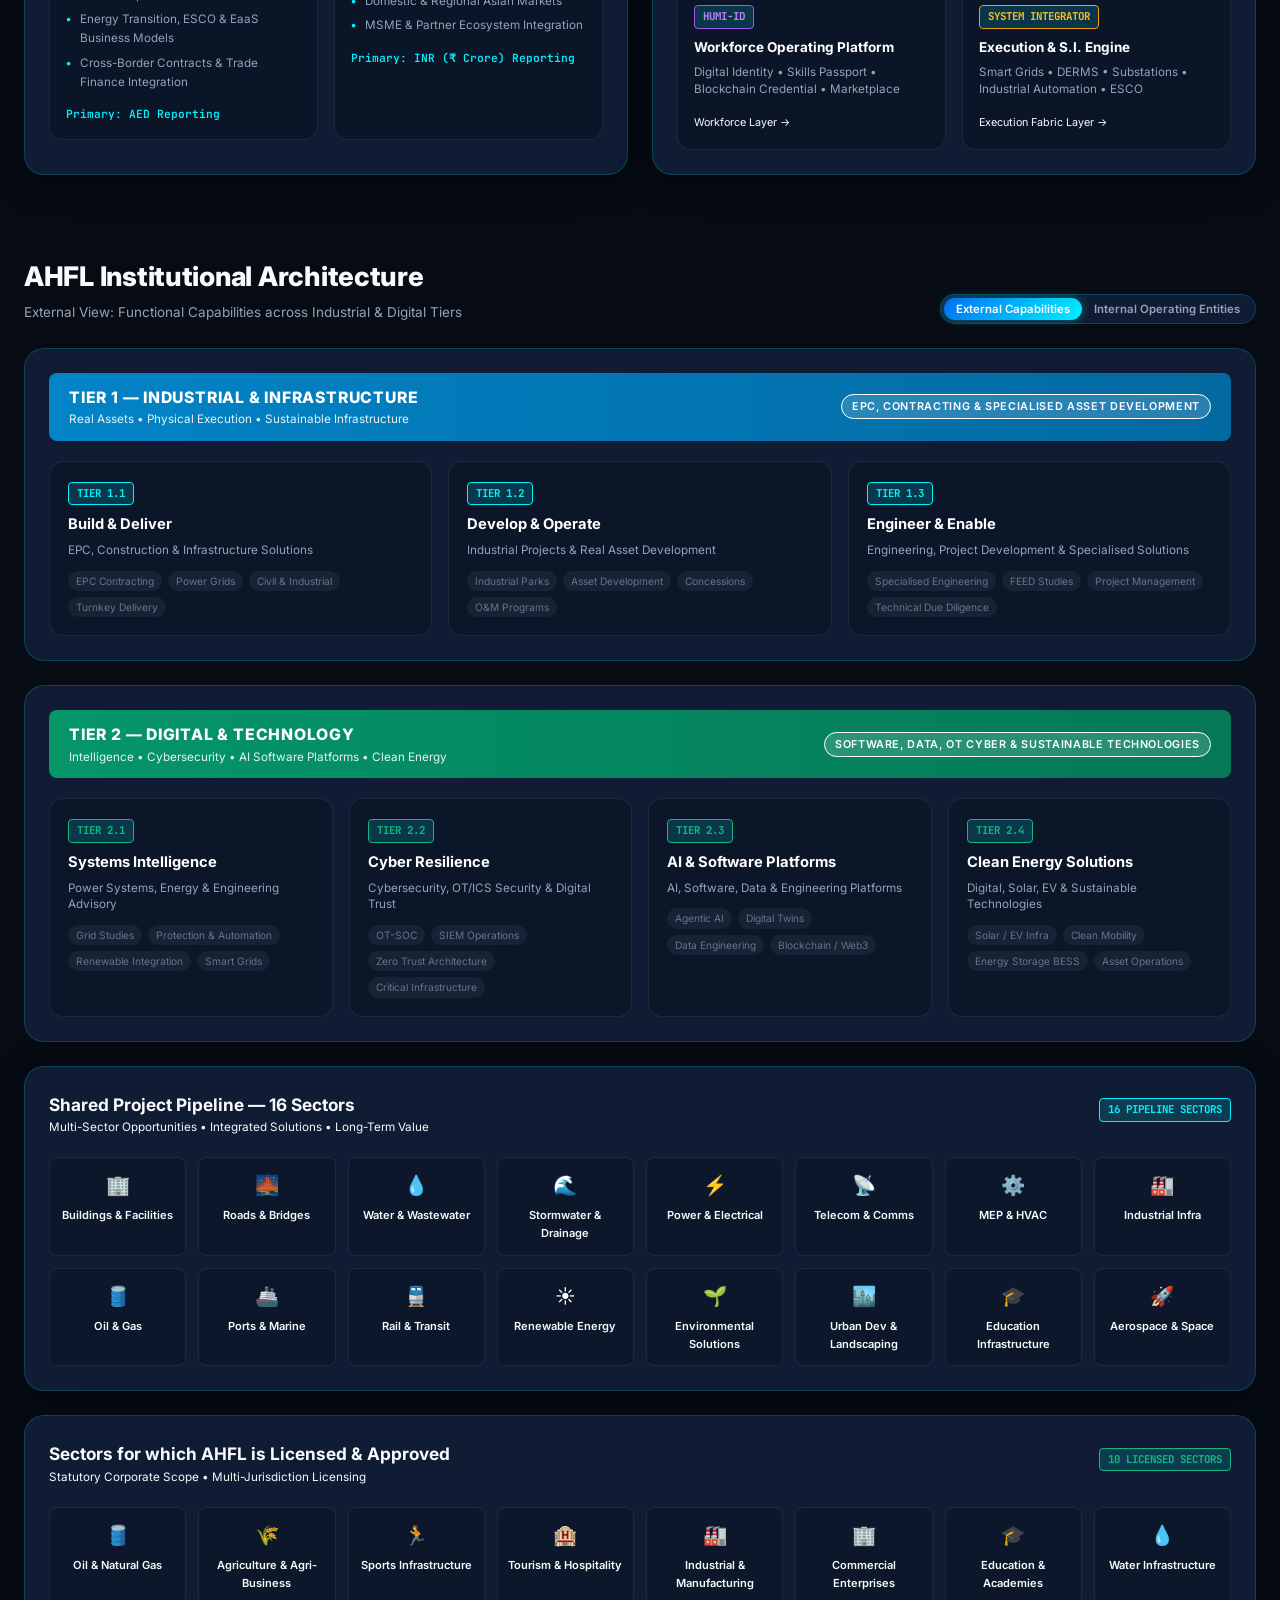
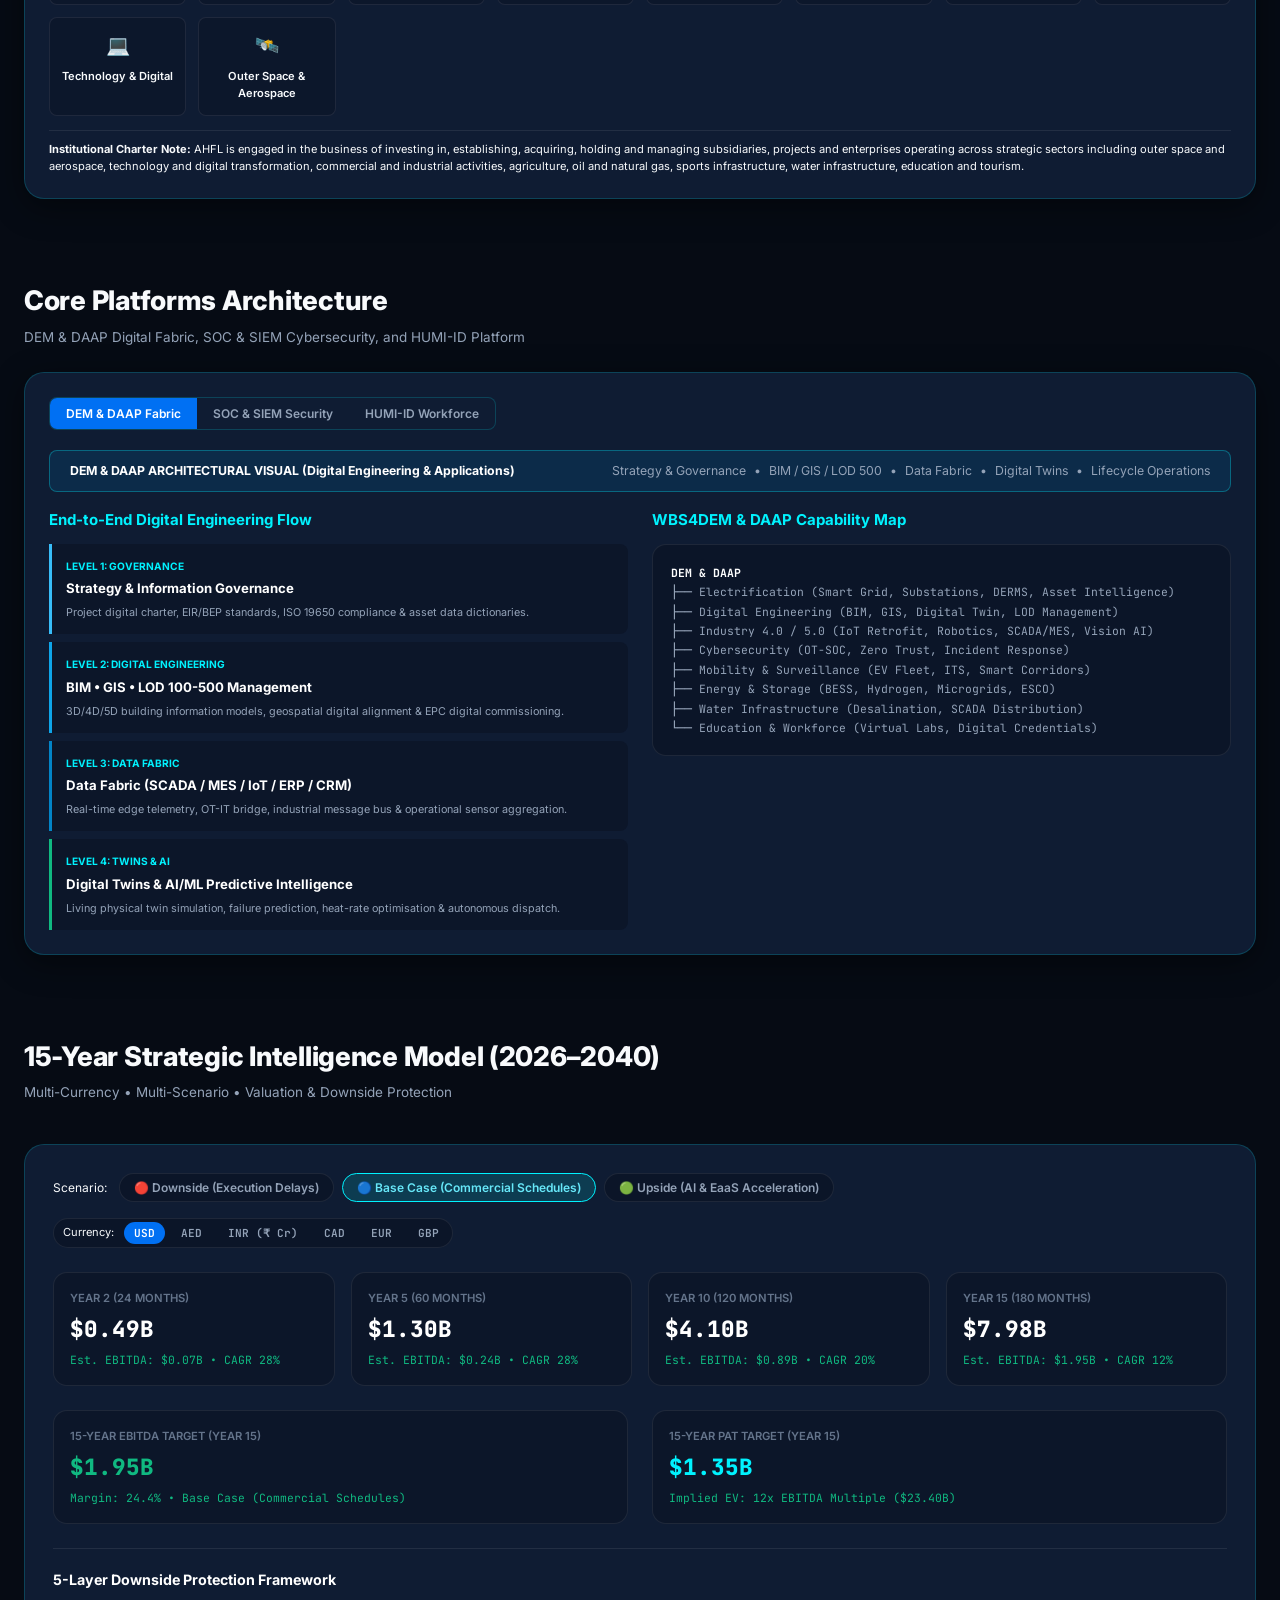
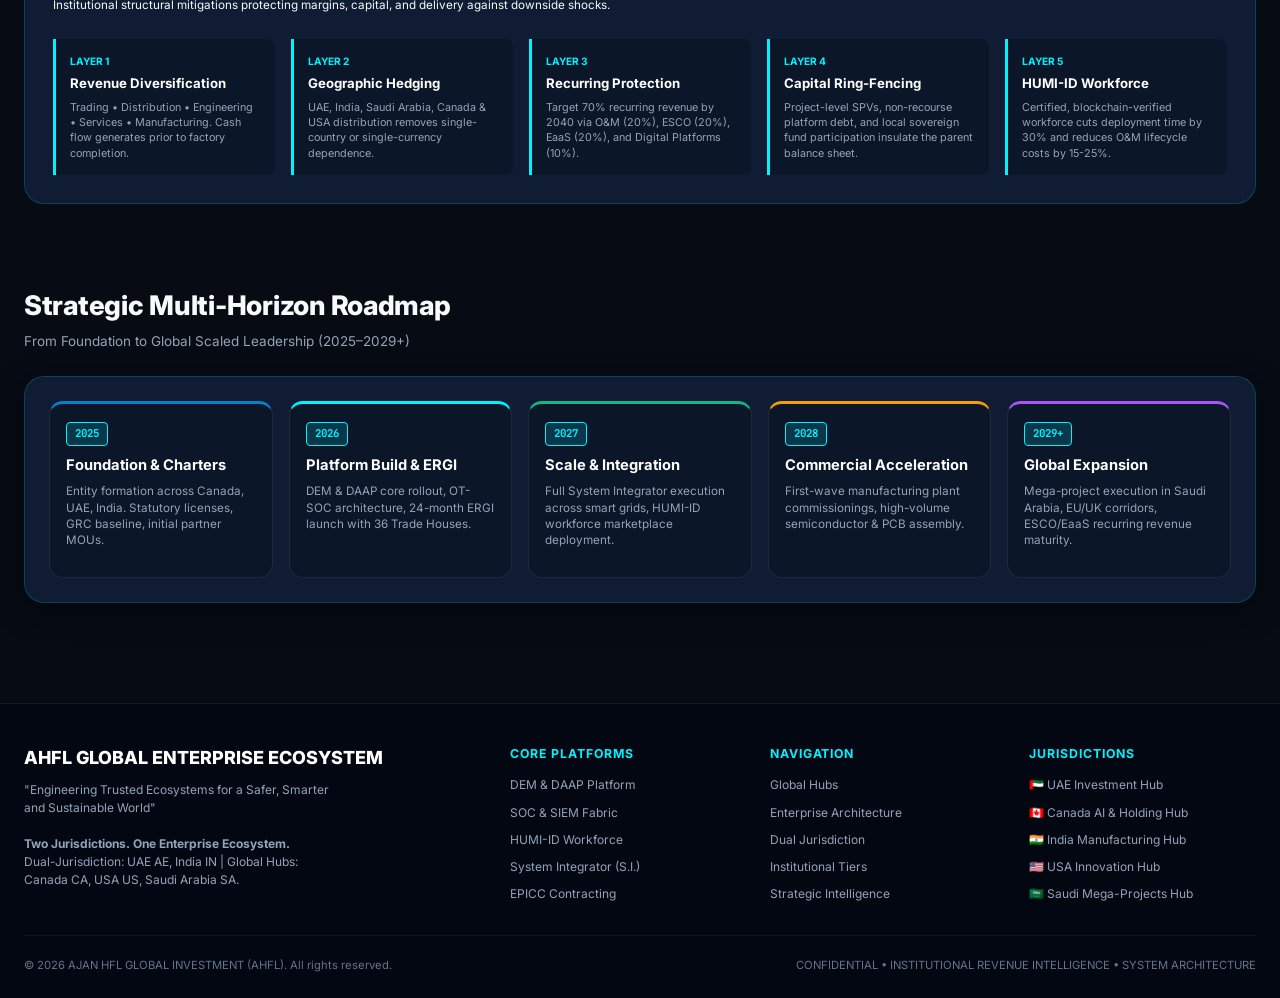
==== commit a97ffe15: "Hide External/Internal toggle button from navbar" ====
--- a/index.html
+++ b/index.html
@@ -86,8 +86,8 @@
       </nav>
 
       <div class="nav-actions">
-        <!-- External vs Internal Mode Switcher -->
-        <div class="view-mode-pill" title="Toggle between External Functional View and Internal Entity View">
+        <!-- External vs Internal Mode Switcher (Hidden) -->
+        <div class="view-mode-pill" style="display: none;" title="Toggle between External Functional View and Internal Entity View">
           <button class="mode-btn active" id="btnModeExternal" onclick="setPortalMode('external')">External</button>
           <button class="mode-btn" id="btnModeInternal" onclick="setPortalMode('internal')">Internal</button>
         </div>
--- a/styles.css
+++ b/styles.css
@@ -879,6 +879,10 @@
 }
 
 /* View Mode Switcher (External vs Internal) */
+.nav-actions .view-mode-pill {
+  display: none !important;
+}
+
 .view-mode-pill {
   display: inline-flex;
   background: var(--bg-card);
